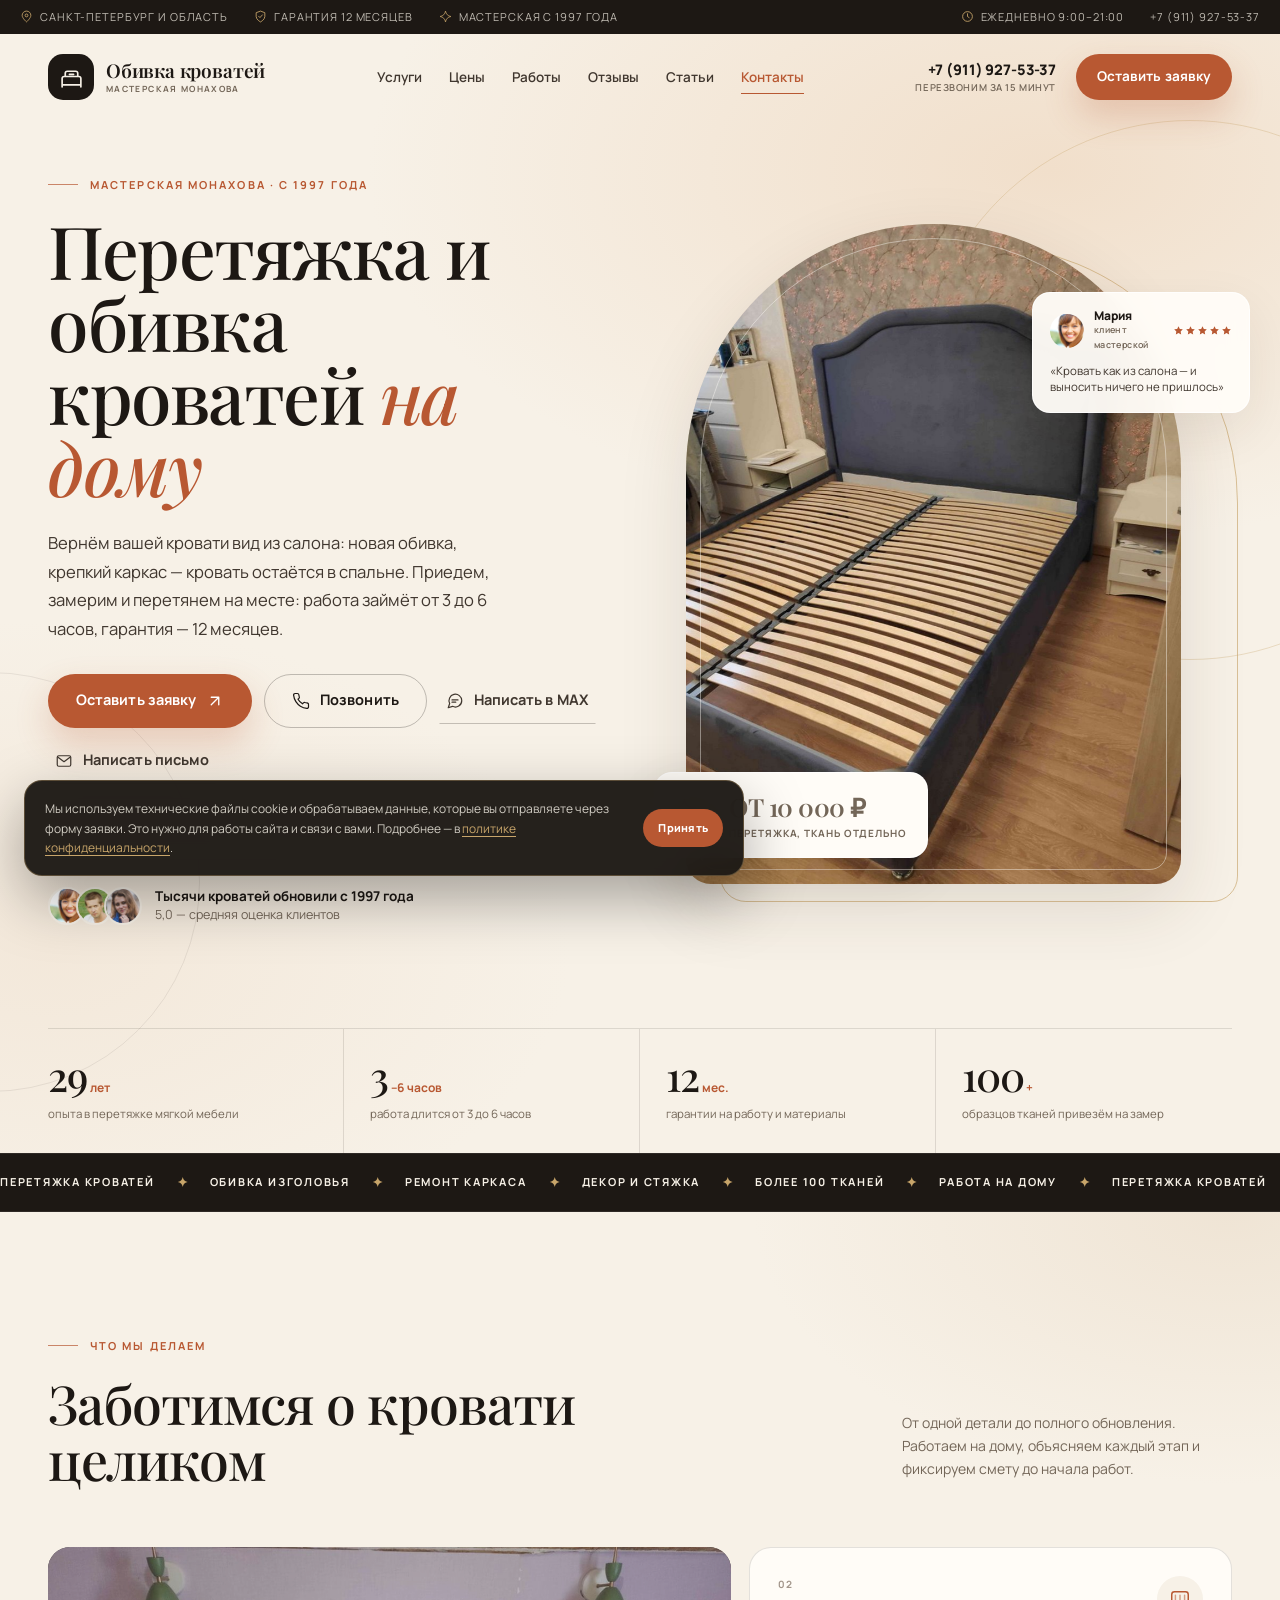
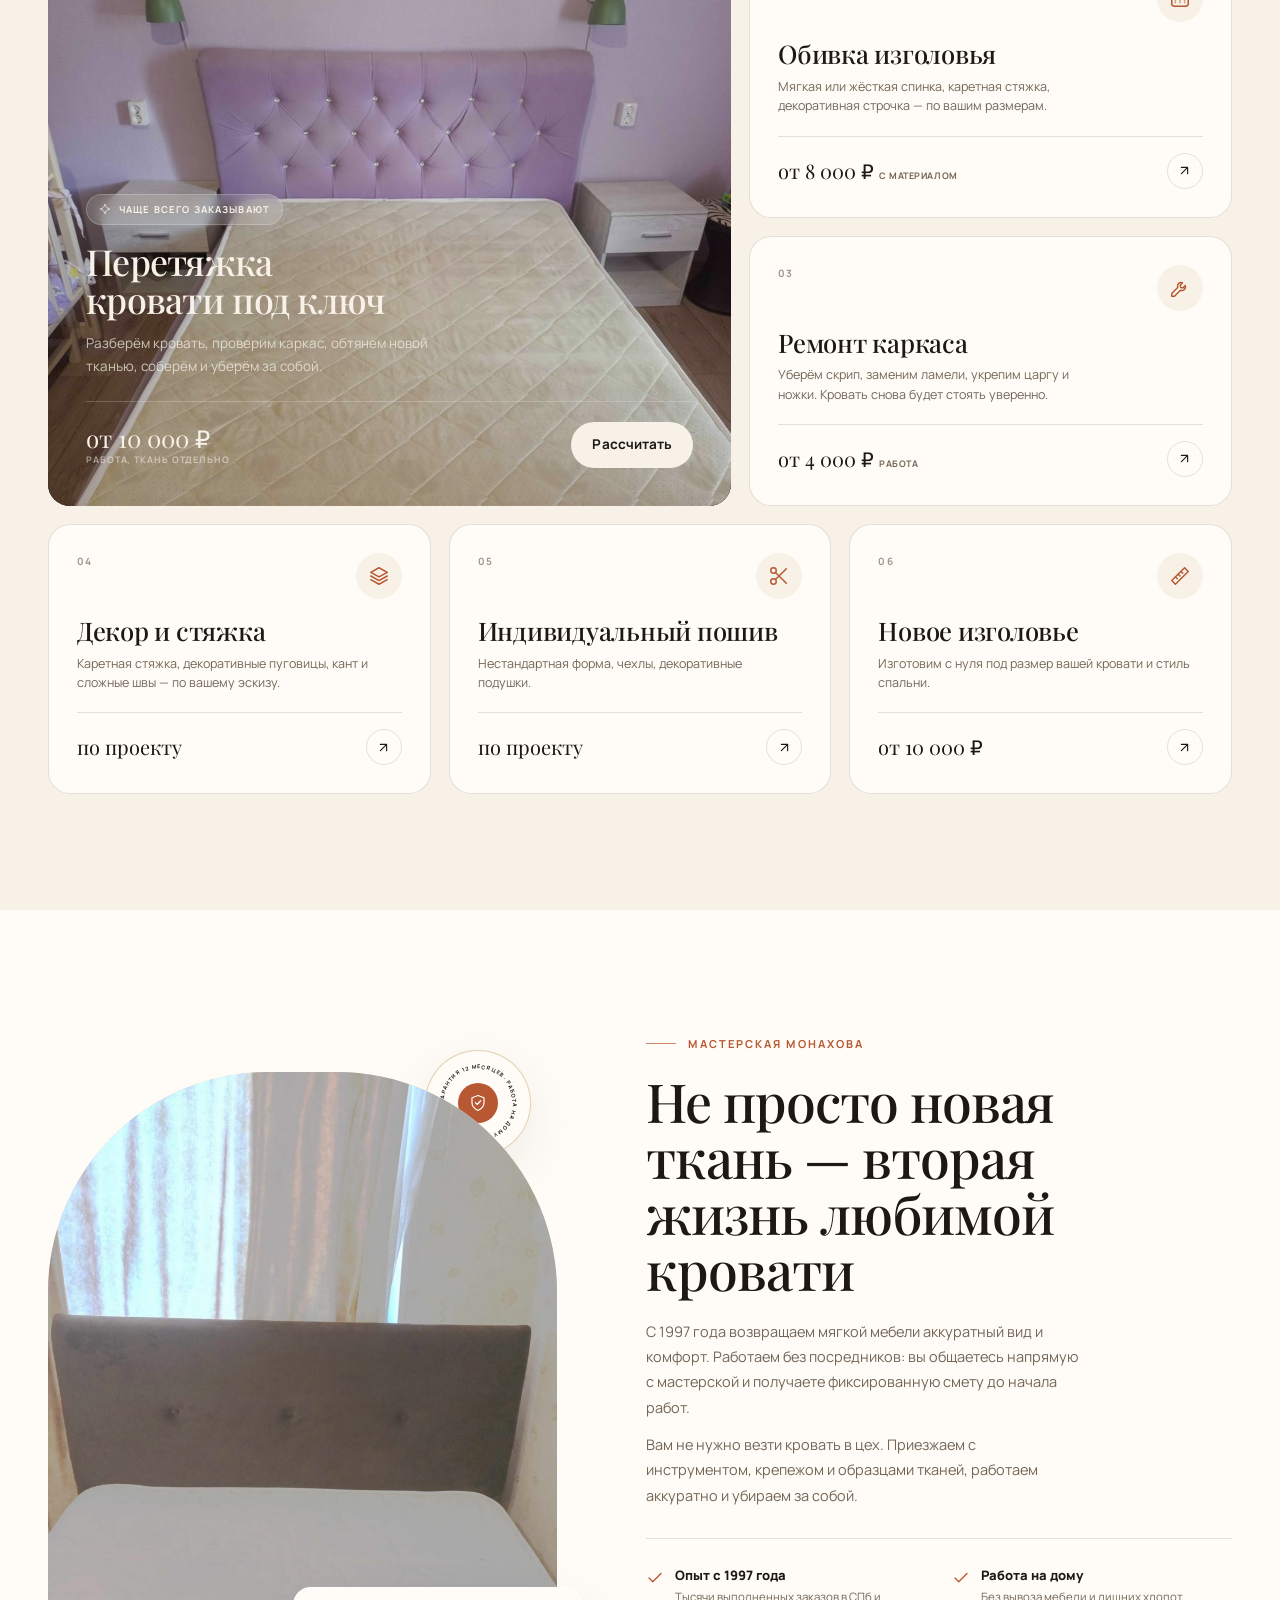
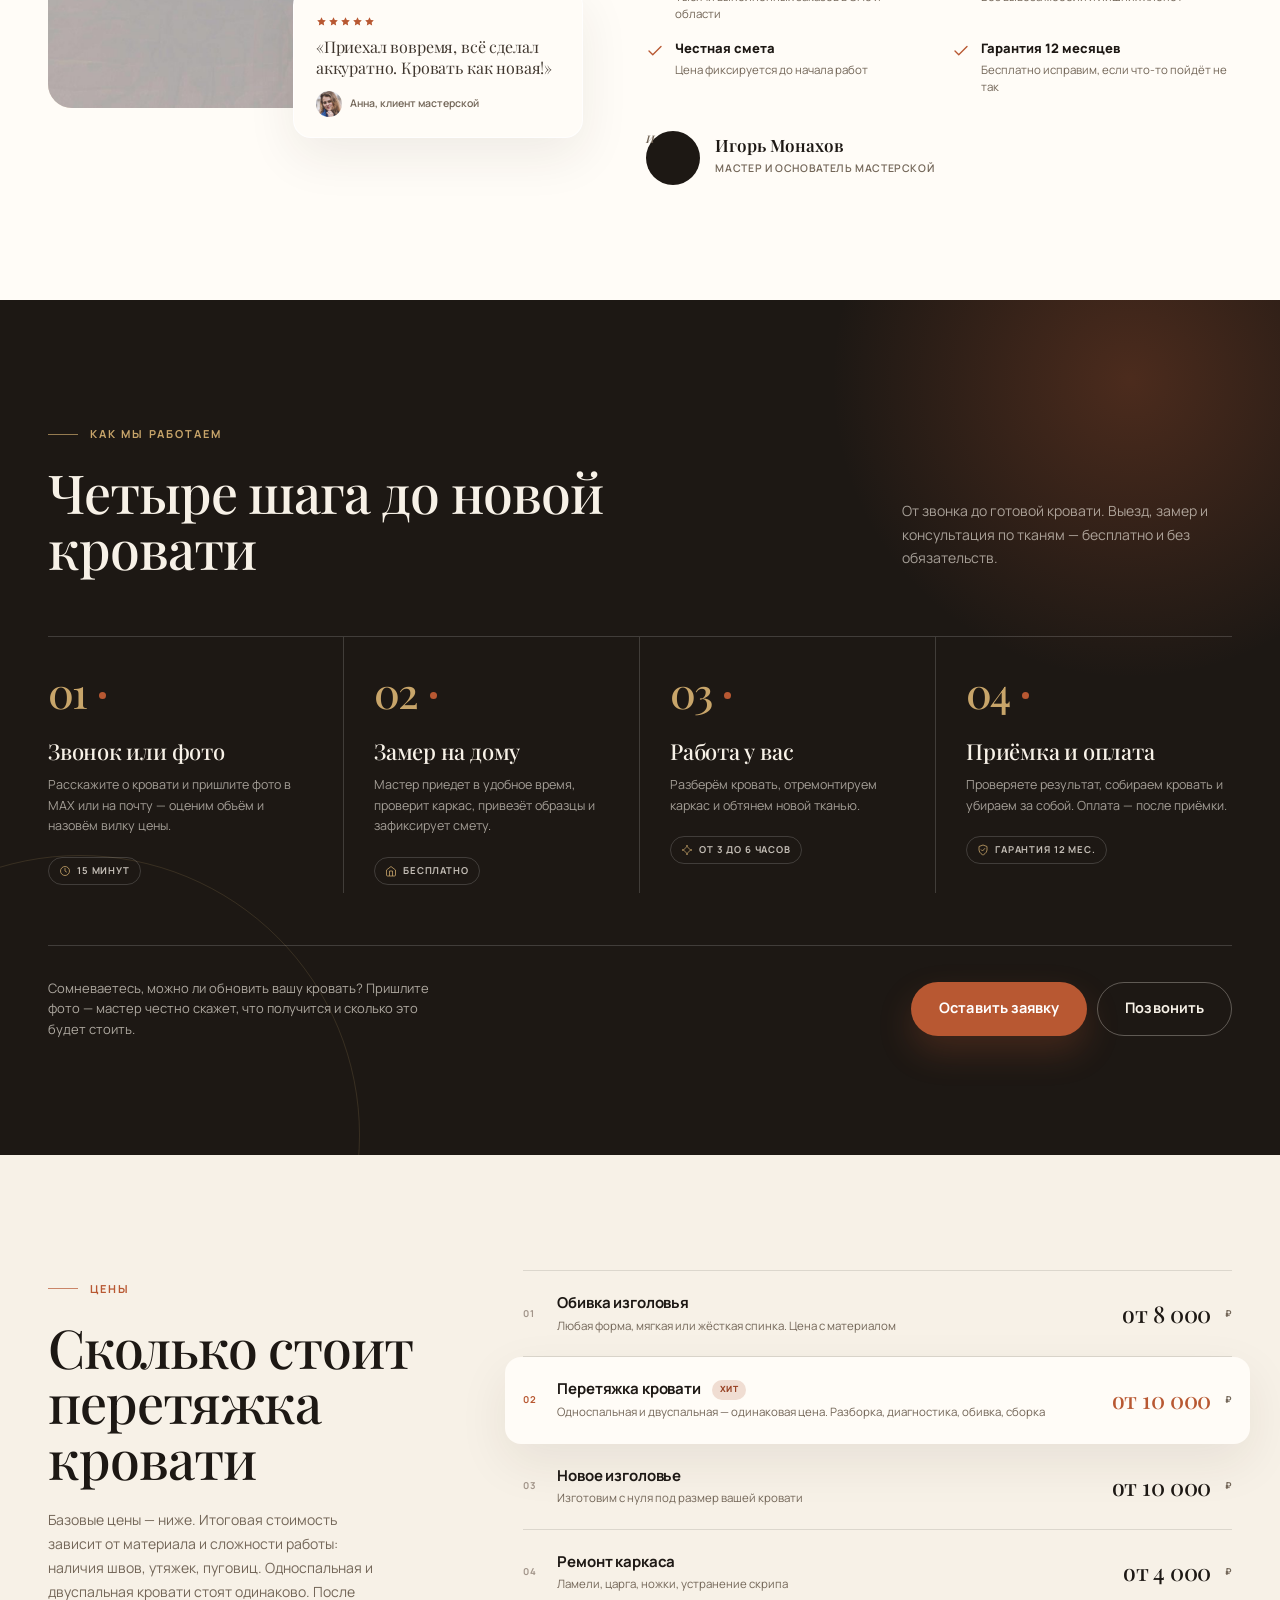
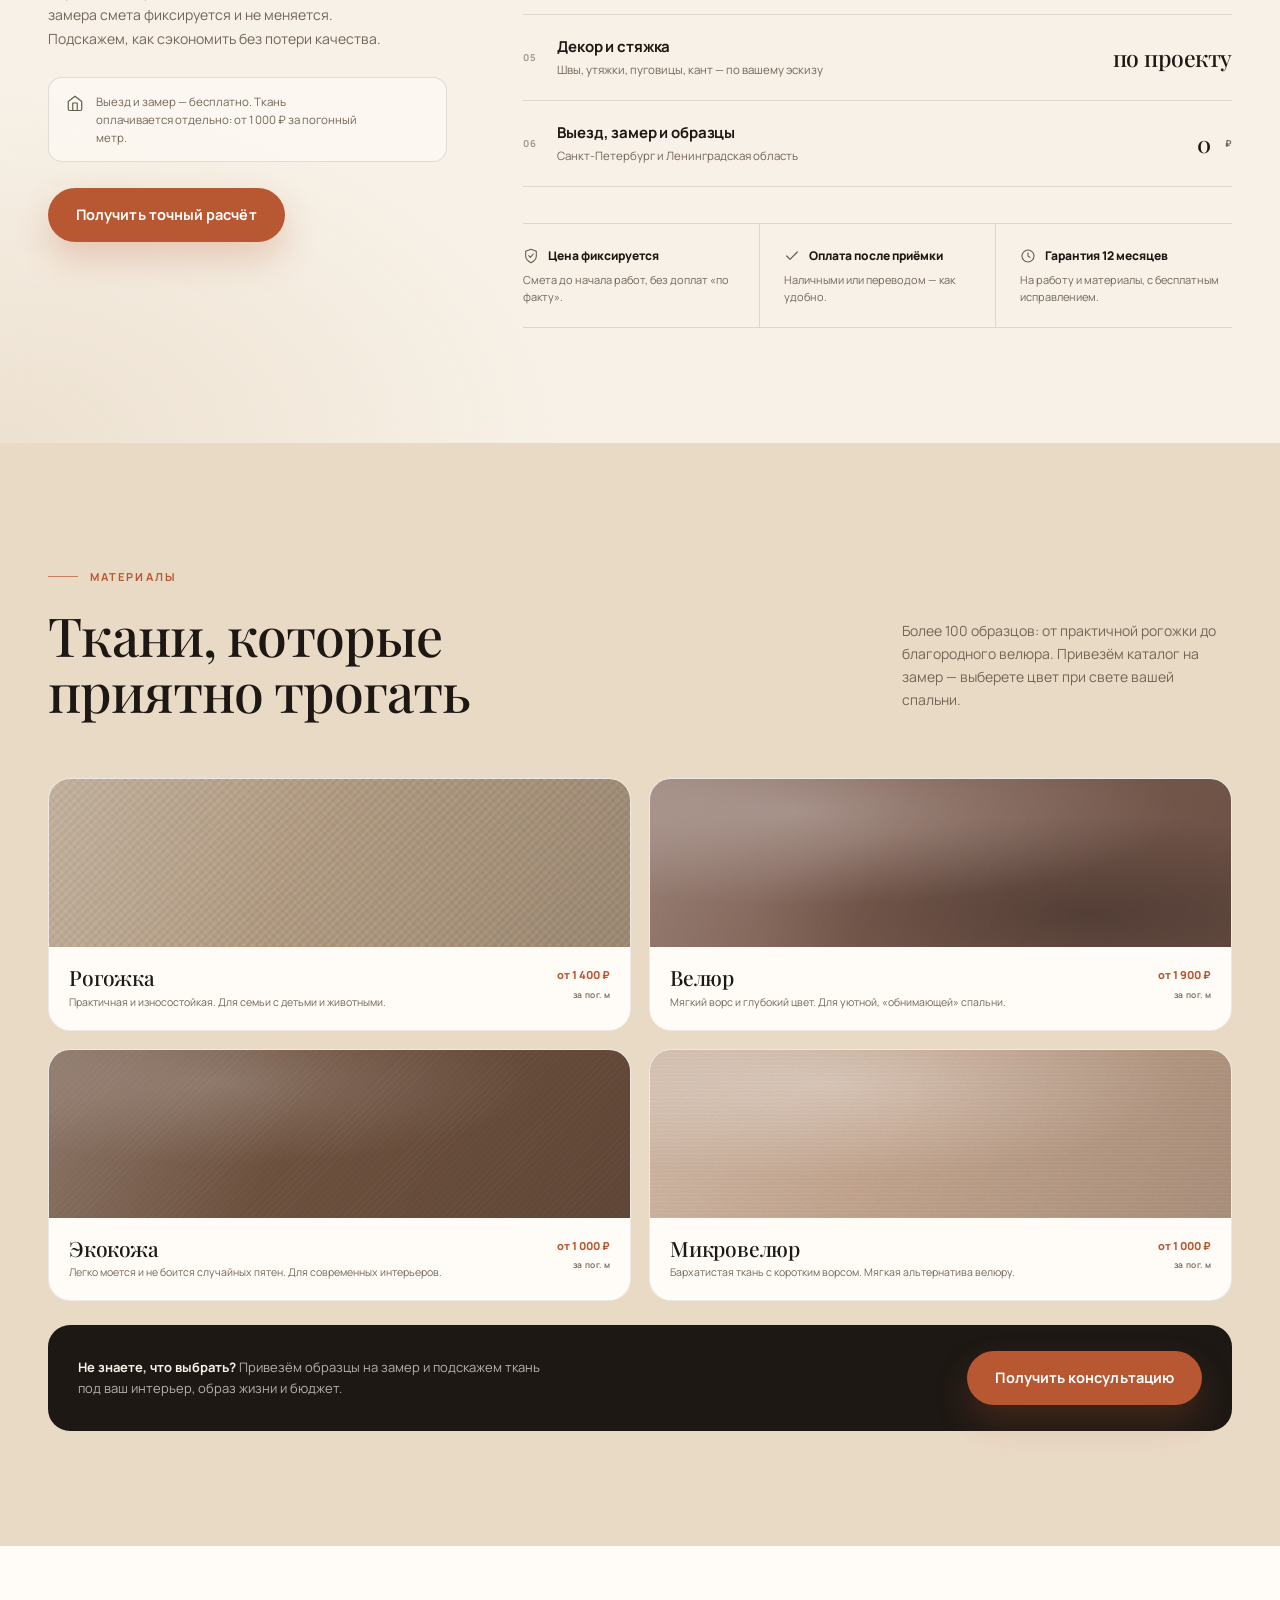
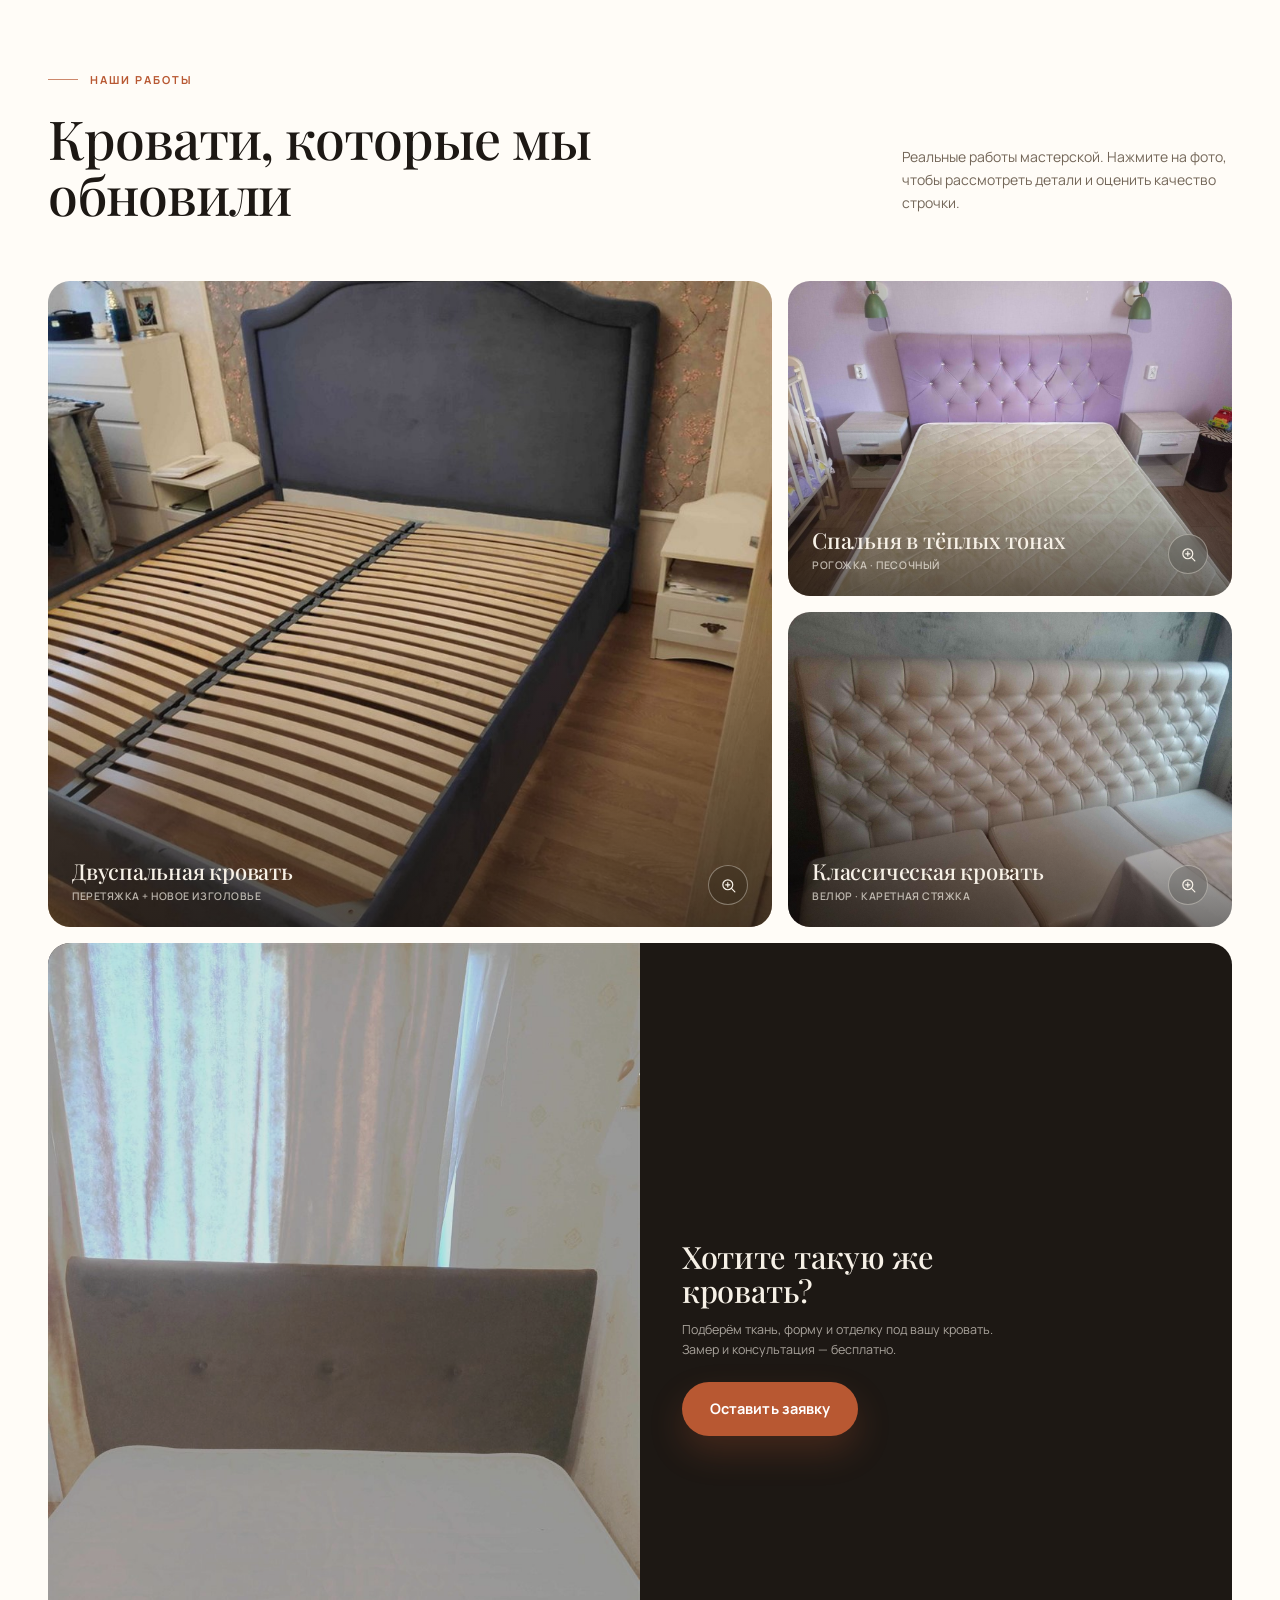
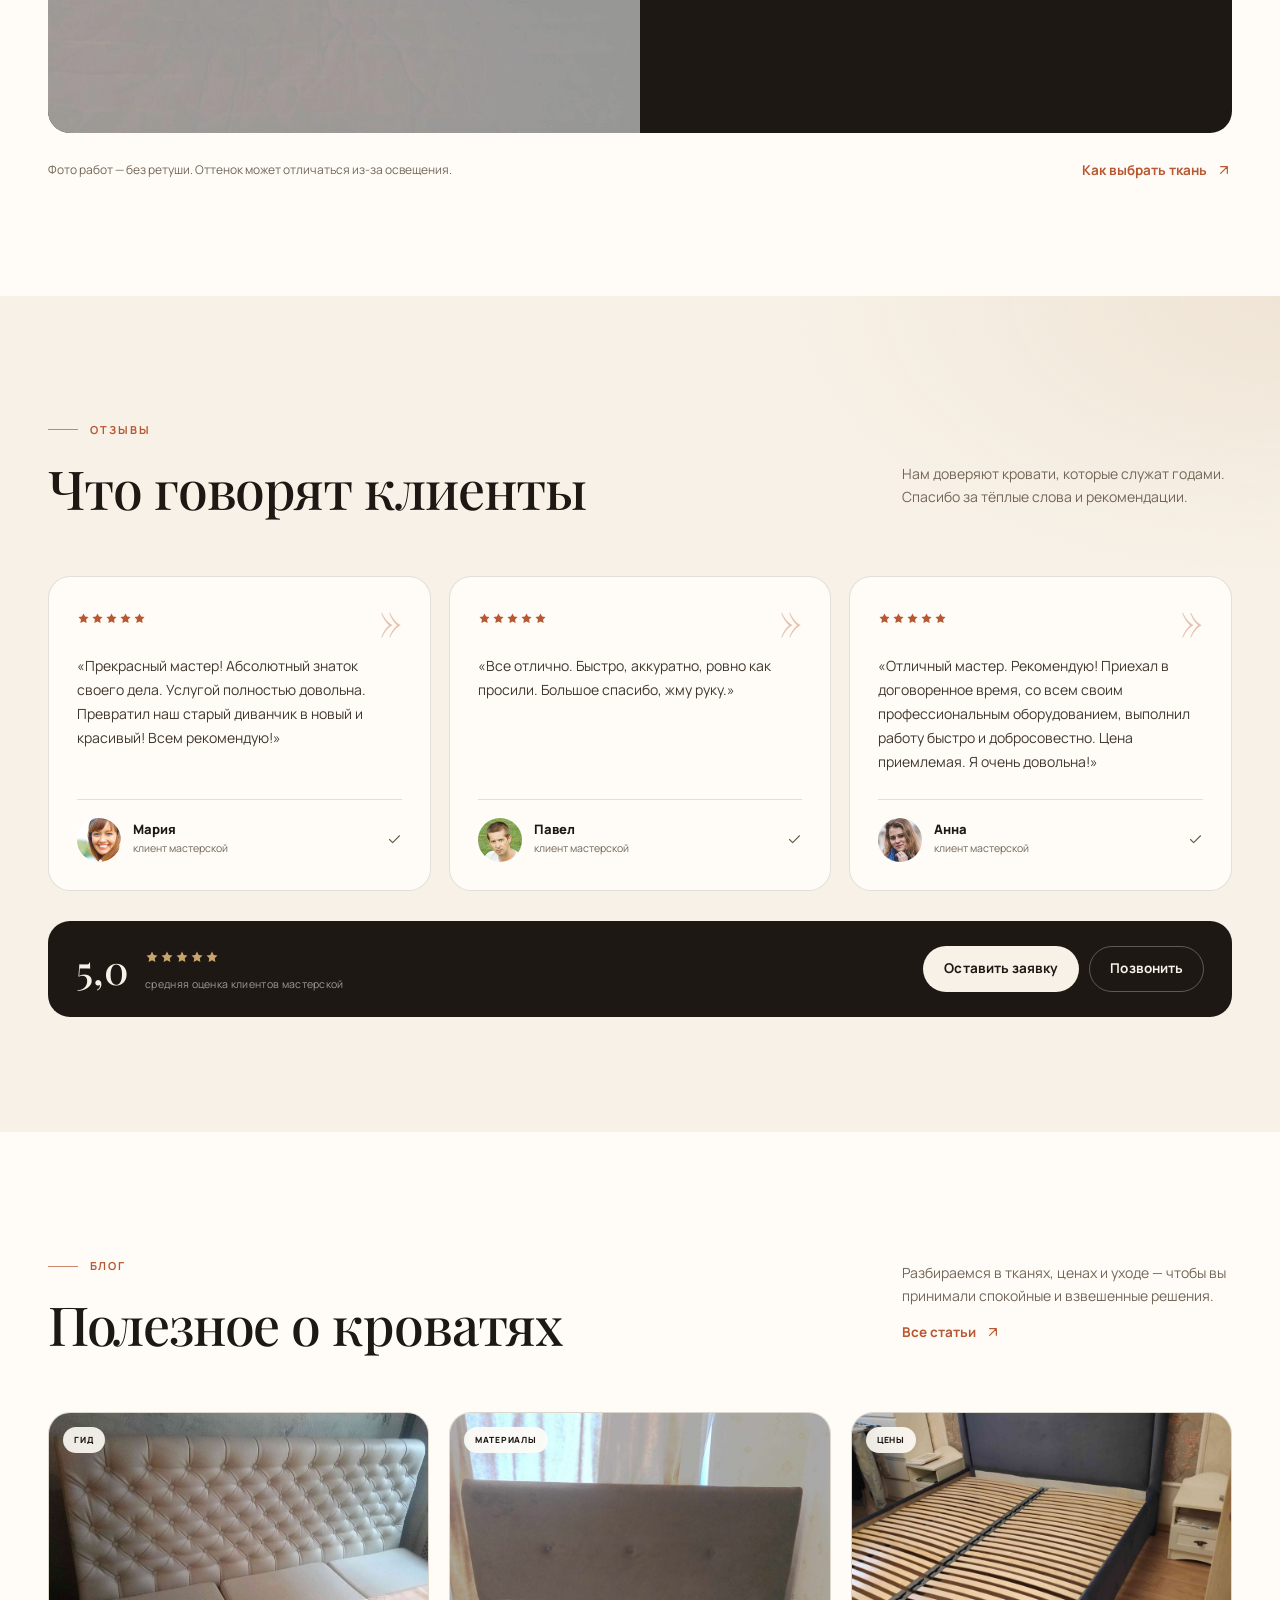
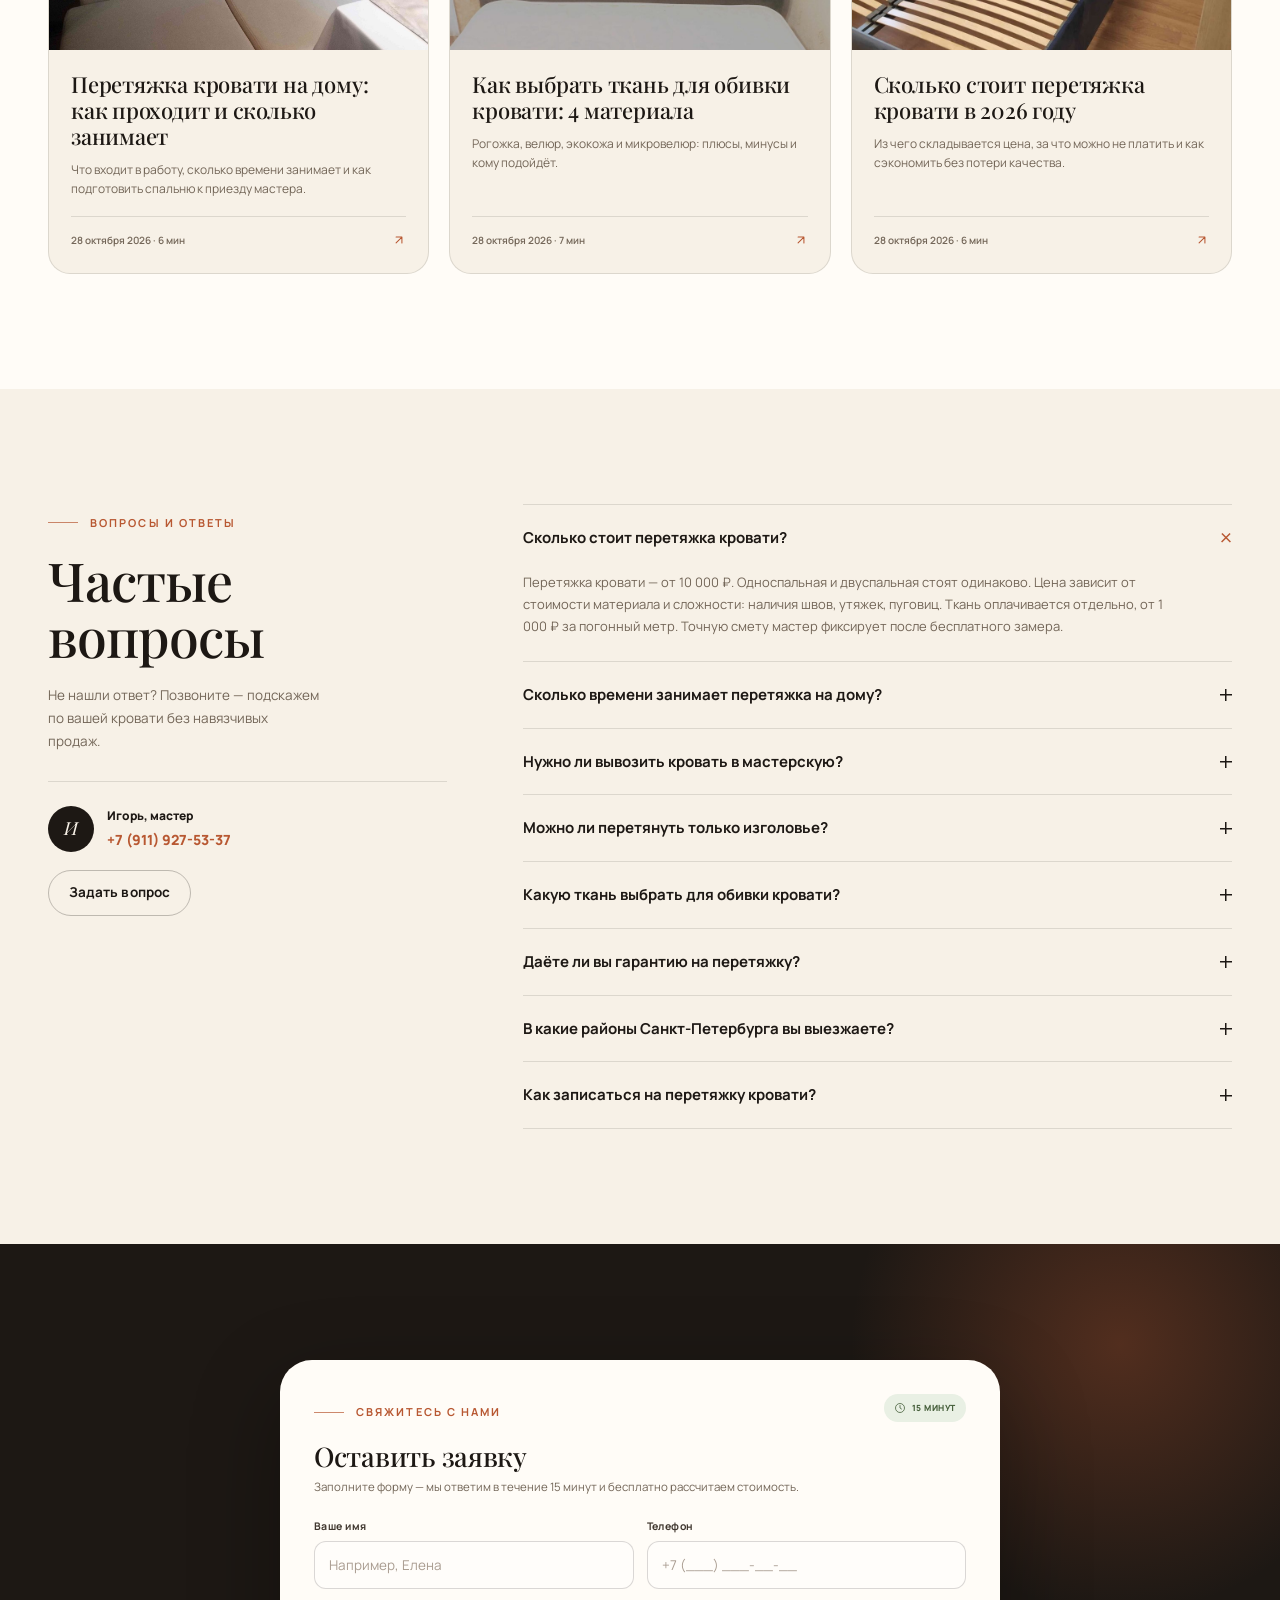
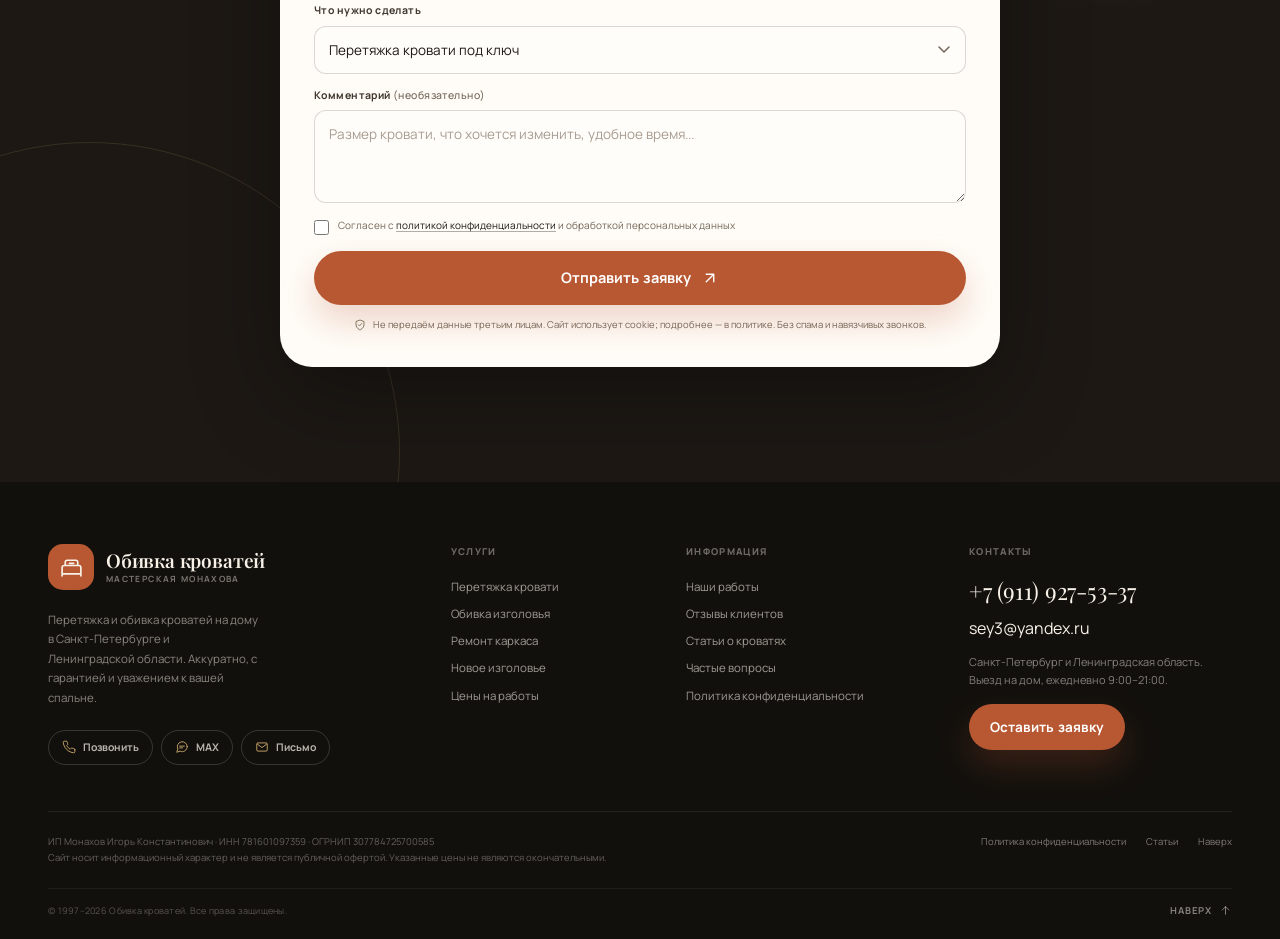
==== index.html @ f17e9f22 "Finalize copy, pricing, contacts and privacy policy" ====
<!DOCTYPE html>
<html lang="ru">
<head>
  <meta charset="utf-8">
  <meta name="viewport" content="width=device-width, initial-scale=1">
  <title>Перетяжка и обивка кроватей на дому в СПб — от 10 000 ₽ | Обивка кроватей</title>
  <meta name="description" content="Перетяжка кроватей на дому в Санкт-Петербурге от 3 до 6 часов. Новая обивка, ремонт каркаса, 100+ тканей, гарантия 12 месяцев и бесплатный замер.">
  <meta name="keywords" content="перетяжка кроватей, обивка кроватей, перетяжка кровати на дому, перетяжка изголовья, ремонт кроватей, Санкт-Петербург">
  <meta name="robots" content="index, follow, max-image-preview:large">
  <meta name="theme-color" content="#f7f1e7">
  <meta name="geo.region" content="RU-SPE">
  <meta name="geo.placename" content="Санкт-Петербург">
  <link rel="canonical" href="https://system785.github.io/obivka-krovatei/">

  <meta property="og:type" content="website">
  <meta property="og:locale" content="ru_RU">
  <meta property="og:site_name" content="Обивка кроватей — мастерская Монахова">
  <meta property="og:title" content="Перетяжка и обивка кроватей на дому в СПб — от 10 000 ₽">
  <meta property="og:description" content="Вернём кровати вид из салона: работа занимает от 3 до 6 часов. Работаем на дому, фиксируем цену до начала работ, даём гарантию 12 месяцев. Бесплатный выезд и замер.">
  <meta property="og:url" content="https://system785.github.io/obivka-krovatei/">
  <meta property="og:image" content="https://system785.github.io/obivka-krovatei/assets/img/og-image.jpg">
  <meta property="og:image:width" content="1200">
  <meta property="og:image:height" content="630">
  <meta name="twitter:card" content="summary_large_image">
  <meta name="twitter:title" content="Перетяжка и обивка кроватей на дому в СПб">
  <meta name="twitter:description" content="Новая обивка, ремонт каркаса, 100+ тканей. Гарантия 12 месяцев. Мастерская с 1997 года.">
  <meta name="twitter:image" content="https://system785.github.io/obivka-krovatei/assets/img/og-image.jpg">

  <link rel="icon" href="assets/img/favicon.svg" type="image/svg+xml">
  <link rel="apple-touch-icon" href="assets/img/apple-touch-icon.png">
  <link rel="preconnect" href="https://fonts.googleapis.com">
  <link rel="preconnect" href="https://fonts.gstatic.com" crossorigin>
  <link href="https://fonts.googleapis.com/css2?family=Manrope:wght@400;500;600;700;800&family=Playfair+Display:ital,wght@0,500;0,600;1,500&display=swap" rel="stylesheet">
  <link rel="stylesheet" href="assets/css/style.css">
  <link rel="stylesheet" href="assets/css/pages.css">

  <script>document.documentElement.classList.add('js');</script>

  <script type="application/ld+json">
  {
    "@context": "https://schema.org",
    "@type": "HomeAndConstructionBusiness",
    "@id": "https://system785.github.io/obivka-krovatei/#business",
    "name": "Обивка кроватей — мастерская Монахова",
    "alternateName": "Перетяжка кроватей на дому в СПб",
    "description": "Перетяжка и обивка кроватей на дому в Санкт-Петербурге и Ленинградской области. Ремонт каркаса, декор и стяжка, более 100 тканей, гарантия 12 месяцев.",
    "url": "https://system785.github.io/obivka-krovatei/",
    "image": "https://system785.github.io/obivka-krovatei/assets/img/og-image.jpg",
    "logo": "https://system785.github.io/obivka-krovatei/assets/img/favicon.svg",
    "telephone": "+7-911-927-53-37",
    "email": "sey3@yandex.ru",
    "priceRange": "от 8 000 ₽",
    "currenciesAccepted": "RUB",
    "paymentAccepted": "Наличные, банковский перевод",
    "foundingDate": "1997",
    "address": {
      "@type": "PostalAddress",
      "addressLocality": "Санкт-Петербург",
      "addressRegion": "Санкт-Петербург",
      "addressCountry": "RU"
    },
    "areaServed": [
      { "@type": "City", "name": "Санкт-Петербург" },
      { "@type": "AdministrativeArea", "name": "Ленинградская область" }
    ],
    "openingHoursSpecification": {
      "@type": "OpeningHoursSpecification",
      "dayOfWeek": ["Monday", "Tuesday", "Wednesday", "Thursday", "Friday", "Saturday", "Sunday"],
      "opens": "09:00",
      "closes": "21:00"
    },
    "sameAs": ["https://max.ru/u/f9LHodD0cOI4Y1_zO4Eq9fsVfXrrHTBq4bEdSOIlmNGDxMQhLG513nMJ1so"]
  }
  </script>

  <script type="application/ld+json">
  {
    "@context": "https://schema.org",
    "@type": "FAQPage",
    "mainEntity": [
      {
        "@type": "Question",
        "name": "Сколько стоит перетяжка кровати?",
        "acceptedAnswer": {
          "@type": "Answer",
          "text": "Перетяжка кровати — от 10 000 ₽. Односпальная и двуспальная кровати стоят одинаково. Цена зависит от стоимости материала и сложности работы: наличия швов, утяжек, пуговиц. Ткань оплачивается отдельно, от 1 000 ₽ за погонный метр. Точную смету мастер фиксирует после бесплатного замера."
        }
      },
      {
        "@type": "Question",
        "name": "Сколько времени занимает перетяжка кровати на дому?",
        "acceptedAnswer": {
          "@type": "Answer",
          "text": "Работа длится от 3 до 6 часов. Точный срок зависит от состояния каркаса, сложности отделки и объёма работ; мастер называет его на замере."
        }
      },
      {
        "@type": "Question",
        "name": "Нужно ли вывозить кровать в мастерскую?",
        "acceptedAnswer": {
          "@type": "Answer",
          "text": "Нет. Мы работаем на дому: привозим инструмент, крепёж и образцы тканей, разбираем кровать, перетягиваем и собираем на месте. Вам не нужно никуда везти мебель."
        }
      },
      {
        "@type": "Question",
        "name": "Можно ли перетянуть только изголовье?",
        "acceptedAnswer": {
          "@type": "Answer",
          "text": "Да. Обивка изголовья — от 8 000 ₽ с материалом. Можно обновить только спинку, не трогая основание, или заказать новое изголовье от 10 000 ₽."
        }
      },
      {
        "@type": "Question",
        "name": "Какую ткань выбрать для обивки кровати?",
        "acceptedAnswer": {
          "@type": "Answer",
          "text": "Для спальни хорошо подходят рогожка, велюр, экокожа и микровелюр. Рогожка практична и долговечна, велюр приятен на ощупь, экокожа легко моется, микровелюр мягкий и доступный. Мы привезём более 100 образцов на замер и поможем выбрать под интерьер и бюджет."
        }
      },
      {
        "@type": "Question",
        "name": "Даёте ли вы гарантию на перетяжку?",
        "acceptedAnswer": {
          "@type": "Answer",
          "text": "Да, гарантия 12 месяцев на работу и материалы. Если за это время по нашей вине появится дефект, мы бесплатно его исправим."
        }
      },
      {
        "@type": "Question",
        "name": "В какие районы Санкт-Петербурга вы выезжаете?",
        "acceptedAnswer": {
          "@type": "Answer",
          "text": "Работаем во всех районах Санкт-Петербурга и в Ленинградской области. Выезд мастера и замер бесплатны; удалённость и время приезда уточняем по телефону."
        }
      },
      {
        "@type": "Question",
        "name": "Как записаться на перетяжку кровати?",
        "acceptedAnswer": {
          "@type": "Answer",
          "text": "Оставьте заявку на сайте, позвоните по номеру +7 (911) 927-53-37 или напишите в MAX. Мы перезвоним в течение 15 минут, зададим несколько вопросов и предложим удобное время для замера."
        }
      }
    ]
  }
  </script>
</head>
<body>

<a class="skip-link" href="#main">Перейти к содержанию</a>
<div class="scroll-progress" aria-hidden="true"><span id="scrollProgress"></span></div>

<!-- SVG sprite -->
<svg width="0" height="0" aria-hidden="true" focusable="false" style="position:absolute">
  <defs>
    <symbol id="i-bed" viewBox="0 0 24 24"><path d="M3 19v-6a2 2 0 0 1 2-2h14a2 2 0 0 1 2 2v6M3 19h18M3 19v2M21 19v2M6 11V8a2 2 0 0 1 2-2h8a2 2 0 0 1 2 2v3M10 9h4" fill="none" stroke="currentColor" stroke-width="1.6" stroke-linecap="round" stroke-linejoin="round"/></symbol>
    <symbol id="i-phone" viewBox="0 0 24 24"><path d="M22 16.92v3a2 2 0 0 1-2.18 2 19.8 19.8 0 0 1-8.63-3.07 19.5 19.5 0 0 1-6-6A19.8 19.8 0 0 1 2.12 4.18 2 2 0 0 1 4.11 2h3a2 2 0 0 1 2 1.72c.12.9.33 1.78.62 2.63a2 2 0 0 1-.45 2.11L8 9.73a16 16 0 0 0 6 6l1.27-1.27a2 2 0 0 1 2.11-.45c.85.29 1.73.5 2.63.62A2 2 0 0 1 22 16.92Z" fill="none" stroke="currentColor" stroke-width="1.6" stroke-linecap="round" stroke-linejoin="round"/></symbol>
    <symbol id="i-mail" viewBox="0 0 24 24"><rect x="3" y="5" width="18" height="14" rx="2" fill="none" stroke="currentColor" stroke-width="1.6"/><path d="m4 7 8 6 8-6" fill="none" stroke="currentColor" stroke-width="1.6" stroke-linecap="round" stroke-linejoin="round"/></symbol>
    <symbol id="i-max" viewBox="0 0 24 24"><path d="M21 11.5a8.5 8.5 0 0 1-12.3 7.6L3 21l1.9-5.7A8.5 8.5 0 1 1 21 11.5Z" fill="none" stroke="currentColor" stroke-width="1.6" stroke-linecap="round" stroke-linejoin="round"/><path d="M8 10.5h8M8 13.5h5" fill="none" stroke="currentColor" stroke-width="1.6" stroke-linecap="round"/></symbol>
    <symbol id="i-chat" viewBox="0 0 24 24"><path d="M21 11.5a8.5 8.5 0 0 1-12.3 7.6L3 21l1.9-5.7A8.5 8.5 0 1 1 21 11.5Z" fill="none" stroke="currentColor" stroke-width="1.6" stroke-linecap="round" stroke-linejoin="round"/></symbol>
    <symbol id="i-arrow-up-right" viewBox="0 0 24 24"><path d="M7 17 17 7M7 7h10v10" fill="none" stroke="currentColor" stroke-width="1.8" stroke-linecap="round" stroke-linejoin="round"/></symbol>
    <symbol id="i-arrow-right" viewBox="0 0 24 24"><path d="M4 12h16M14 6l6 6-6 6" fill="none" stroke="currentColor" stroke-width="1.8" stroke-linecap="round" stroke-linejoin="round"/></symbol>
    <symbol id="i-arrow-up" viewBox="0 0 24 24"><path d="M12 19V5M6 11l6-6 6 6" fill="none" stroke="currentColor" stroke-width="1.8" stroke-linecap="round" stroke-linejoin="round"/></symbol>
    <symbol id="i-check" viewBox="0 0 24 24"><path d="m20 6-11 11-5-5" fill="none" stroke="currentColor" stroke-width="1.8" stroke-linecap="round" stroke-linejoin="round"/></symbol>
    <symbol id="i-star" viewBox="0 0 24 24"><path d="m12 2.6 2.9 5.9 6.5.9-4.7 4.6 1.1 6.5-5.8-3.1-5.8 3.1 1.1-6.5L2.6 9.4l6.5-.9L12 2.6Z"/></symbol>
    <symbol id="i-headboard" viewBox="0 0 24 24"><rect x="3" y="4" width="18" height="16" rx="3" fill="none" stroke="currentColor" stroke-width="1.6"/><path d="M7 8v8M12 8v8M17 8v8" fill="none" stroke="currentColor" stroke-width="1.6" stroke-linecap="round" opacity=".55"/></symbol>
    <symbol id="i-wrench" viewBox="0 0 24 24"><path d="M14.7 6.3a4 4 0 0 0-5.2 5.2L3 18v3h3l6.5-6.5a4 4 0 0 0 5.2-5.2l-2.6 2.6-2.3-.5-.5-2.3 2.4-2.8Z" fill="none" stroke="currentColor" stroke-width="1.6" stroke-linecap="round" stroke-linejoin="round"/></symbol>
    <symbol id="i-layers" viewBox="0 0 24 24"><path d="m12 3 9 5-9 5-9-5 9-5ZM3 12l9 5 9-5M3 16l9 5 9-5" fill="none" stroke="currentColor" stroke-width="1.6" stroke-linecap="round" stroke-linejoin="round"/></symbol>
    <symbol id="i-scissors" viewBox="0 0 24 24"><circle cx="6" cy="6" r="3" fill="none" stroke="currentColor" stroke-width="1.6"/><circle cx="6" cy="18" r="3" fill="none" stroke="currentColor" stroke-width="1.6"/><path d="M8.1 8.1 20 20M8.1 15.9 20 4" fill="none" stroke="currentColor" stroke-width="1.6" stroke-linecap="round"/></symbol>
    <symbol id="i-ruler" viewBox="0 0 24 24"><path d="m3 17 14-14 4 4L7 21l-4-4Z" fill="none" stroke="currentColor" stroke-width="1.6" stroke-linejoin="round"/><path d="m7 13 2 2M10 10l2 2M13 7l2 2" fill="none" stroke="currentColor" stroke-width="1.6" stroke-linecap="round"/></symbol>
    <symbol id="i-clock" viewBox="0 0 24 24"><circle cx="12" cy="12" r="9" fill="none" stroke="currentColor" stroke-width="1.6"/><path d="M12 7v5l3 2" fill="none" stroke="currentColor" stroke-width="1.6" stroke-linecap="round" stroke-linejoin="round"/></symbol>
    <symbol id="i-home" viewBox="0 0 24 24"><path d="m3 10 9-7 9 7v10a2 2 0 0 1-2 2H5a2 2 0 0 1-2-2V10Z" fill="none" stroke="currentColor" stroke-width="1.6" stroke-linejoin="round"/><path d="M9 22V12h6v10" fill="none" stroke="currentColor" stroke-width="1.6" stroke-linejoin="round"/></symbol>
    <symbol id="i-pin" viewBox="0 0 24 24"><path d="M20 10c0 5-8 12-8 12S4 15 4 10a8 8 0 1 1 16 0Z" fill="none" stroke="currentColor" stroke-width="1.6" stroke-linejoin="round"/><circle cx="12" cy="10" r="2.6" fill="none" stroke="currentColor" stroke-width="1.6"/></symbol>
    <symbol id="i-shield" viewBox="0 0 24 24"><path d="M12 22s8-4 8-10V5l-8-3-8 3v7c0 6 8 10 8 10Z" fill="none" stroke="currentColor" stroke-width="1.6" stroke-linejoin="round"/><path d="m8.5 11.5 2.5 2.5 4.5-5" fill="none" stroke="currentColor" stroke-width="1.6" stroke-linecap="round" stroke-linejoin="round"/></symbol>
    <symbol id="i-sparkle" viewBox="0 0 24 24"><path d="M12 2c.7 5.3 4.7 9.3 10 10-5.3.7-9.3 4.7-10 10-.7-5.3-4.7-9.3-10-10 5.3-.7 9.3-4.7 10-10Z" fill="none" stroke="currentColor" stroke-width="1.4" stroke-linejoin="round"/></symbol>
    <symbol id="i-menu" viewBox="0 0 24 24"><path d="M4 7h16M4 12h16M4 17h10" fill="none" stroke="currentColor" stroke-width="1.8" stroke-linecap="round"/></symbol>
    <symbol id="i-close" viewBox="0 0 24 24"><path d="m6 6 12 12M18 6 6 18" fill="none" stroke="currentColor" stroke-width="1.8" stroke-linecap="round"/></symbol>
    <symbol id="i-plus" viewBox="0 0 24 24"><path d="M12 5v14M5 12h14" fill="none" stroke="currentColor" stroke-width="1.8" stroke-linecap="round"/></symbol>
    <symbol id="i-chevron-up" viewBox="0 0 24 24"><path d="m6 15 6-6 6 6" fill="none" stroke="currentColor" stroke-width="1.8" stroke-linecap="round" stroke-linejoin="round"/></symbol>
    <symbol id="i-chevron-down" viewBox="0 0 24 24"><path d="m6 9 6 6 6-6" fill="none" stroke="currentColor" stroke-width="1.8" stroke-linecap="round" stroke-linejoin="round"/></symbol>
    <symbol id="i-chevron-left" viewBox="0 0 24 24"><path d="m15 6-6 6 6 6" fill="none" stroke="currentColor" stroke-width="1.8" stroke-linecap="round" stroke-linejoin="round"/></symbol>
    <symbol id="i-chevron-right" viewBox="0 0 24 24"><path d="m9 6 6 6-6 6" fill="none" stroke="currentColor" stroke-width="1.8" stroke-linecap="round" stroke-linejoin="round"/></symbol>
    <symbol id="i-copy" viewBox="0 0 24 24"><rect x="8" y="8" width="12" height="12" rx="2" fill="none" stroke="currentColor" stroke-width="1.6"/><path d="M16 8V6a2 2 0 0 0-2-2H6a2 2 0 0 0-2 2v8a2 2 0 0 0 2 2h2" fill="none" stroke="currentColor" stroke-width="1.6"/></symbol>
    <symbol id="i-zoom" viewBox="0 0 24 24"><circle cx="11" cy="11" r="7" fill="none" stroke="currentColor" stroke-width="1.7"/><path d="m16.5 16.5 4.5 4.5M11 8v6M8 11h6" fill="none" stroke="currentColor" stroke-width="1.7" stroke-linecap="round"/></symbol>
    <symbol id="i-quote" viewBox="0 0 24 24"><path d="M10 7H6a2 2 0 0 0-2 2v4a2 2 0 0 0 2 2h3v2a2 2 0 0 1-2 2M20 7h-4a2 2 0 0 0-2 2v4a2 2 0 0 0 2 2h3v2a2 2 0 0 1-2 2" fill="none" stroke="currentColor" stroke-width="1.6" stroke-linecap="round" stroke-linejoin="round"/></symbol>
    <symbol id="i-send" viewBox="0 0 24 24"><path d="m22 2-7 20-4-9-9-4 20-7Z" fill="none" stroke="currentColor" stroke-width="1.6" stroke-linejoin="round"/><path d="M22 2 11 13" fill="none" stroke="currentColor" stroke-width="1.6" stroke-linecap="round"/></symbol>
  </defs>
</svg>

<header class="site-header" id="header">
  <div class="topbar">
    <div class="container topbar__inner">
      <div class="topbar__list">
        <span class="topbar__item"><svg class="icon" aria-hidden="true"><use href="#i-pin"></use></svg>Санкт-Петербург и область</span>
        <span class="topbar__item"><svg class="icon" aria-hidden="true"><use href="#i-shield"></use></svg>Гарантия 12 месяцев</span>
        <span class="topbar__item"><svg class="icon" aria-hidden="true"><use href="#i-sparkle"></use></svg>Мастерская с 1997 года</span>
      </div>
      <div class="topbar__list">
        <span class="topbar__item"><svg class="icon" aria-hidden="true"><use href="#i-clock"></use></svg>Ежедневно 9:00–21:00</span>
        <a class="topbar__item" href="tel:+79119275337">+7 (911) 927-53-37</a>
      </div>
    </div>
  </div>
  <div class="container header__inner">
    <a class="logo" href="index.html" aria-label="Обивка кроватей — на главную">
      <span class="logo__mark"><svg class="icon" aria-hidden="true"><use href="#i-bed"></use></svg></span>
      <span class="logo__text">
        <span class="logo__title">Обивка кроватей</span>
        <span class="logo__sub">мастерская Монахова</span>
      </span>
    </a>

    <nav class="nav" aria-label="Основная навигация">
      <a class="nav__link" href="#services">Услуги</a>
      <a class="nav__link" href="#prices">Цены</a>
      <a class="nav__link" href="#works">Работы</a>
      <a class="nav__link" href="#reviews">Отзывы</a>
      <a class="nav__link" href="articles.html">Статьи</a>
      <a class="nav__link" href="#contacts">Контакты</a>
    </nav>

    <div class="header__actions">
      <div class="header__phone">
        <a href="tel:+79119275337">+7 (911) 927-53-37</a>
        <span>перезвоним за 15 минут</span>
      </div>
      <button class="btn btn--primary btn--sm" type="button" data-open-lead data-service="Перетяжка кровати">Оставить заявку</button>
      <button class="burger" id="burger" type="button" aria-label="Открыть меню" aria-expanded="false" aria-controls="mobileMenu">
        <span></span><span></span>
      </button>
    </div>
  </div>
</header>

<div class="mobile-menu" id="mobileMenu" aria-hidden="true">
  <div class="mobile-menu__head">
    <a class="logo" href="index.html" aria-label="Обивка кроватей — на главную">
      <span class="logo__mark"><svg class="icon" aria-hidden="true"><use href="#i-bed"></use></svg></span>
      <span class="logo__text">
        <span class="logo__title">Обивка кроватей</span>
        <span class="logo__sub">мастерская Монахова</span>
      </span>
    </a>
    <button class="mobile-menu__close" id="menuClose" type="button" aria-label="Закрыть меню">
      <svg class="icon" aria-hidden="true"><use href="#i-close"></use></svg>
    </button>
  </div>
  <nav class="mobile-nav" aria-label="Мобильная навигация">
    <a class="mobile-nav__link" href="#services"><span>01</span>Услуги</a>
    <a class="mobile-nav__link" href="#prices"><span>02</span>Цены</a>
    <a class="mobile-nav__link" href="#works"><span>03</span>Работы</a>
    <a class="mobile-nav__link" href="#reviews"><span>04</span>Отзывы</a>
    <a class="mobile-nav__link" href="articles.html"><span>05</span>Статьи</a>
    <a class="mobile-nav__link" href="#contacts"><span>06</span>Контакты</a>
  </nav>
  <div class="mobile-menu__contacts">
    <a class="mobile-menu__phone" href="tel:+79119275337">+7 (911) 927-53-37</a>
    <p class="mobile-menu__note">Санкт-Петербург и область · ежедневно 9:00–21:00</p>
    <div class="mobile-menu__actions">
      <button class="btn btn--primary" type="button" data-open-lead data-service="Перетяжка кровати">Оставить заявку</button>
      <button class="btn btn--outline" type="button" data-open-max>Написать в MAX</button>
    </div>
    <a class="btn btn--ghost" href="mailto:sey3@yandex.ru?subject=Заявка%20на%20перетяжку%20кровати">Написать письмо</a>
  </div>
</div>

<main id="main">

  <!-- HERO -->
  <section class="hero" id="top">
    <div class="container hero__grid">
      <div class="hero__copy">
        <div class="eyebrow" data-reveal="fade">Мастерская Монахова · с 1997 года</div>
        <h1 data-reveal>Перетяжка и обивка кроватей <em>на дому</em></h1>
        <p class="hero__lead" data-reveal style="--d:.08s">Вернём вашей кровати вид из салона: новая обивка, крепкий каркас — кровать остаётся в спальне. Приедем, замерим и перетянем на месте: работа займёт от 3 до 6 часов, гарантия — 12 месяцев.</p>

        <div class="hero__actions" data-reveal style="--d:.14s">
          <button class="btn btn--primary" type="button" data-open-lead data-service="Перетяжка кровати">
            Оставить заявку
            <svg class="icon arrow" aria-hidden="true"><use href="#i-arrow-up-right"></use></svg>
          </button>
          <a class="btn btn--outline" href="tel:+79119275337">
            <svg class="icon" aria-hidden="true"><use href="#i-phone"></use></svg>
            Позвонить
          </a>
          <button class="btn btn--ghost" type="button" data-open-max>
            <svg class="icon" aria-hidden="true"><use href="#i-max"></use></svg>
            Написать в MAX
          </button>
          <a class="btn btn--ghost" href="mailto:sey3@yandex.ru?subject=Заявка%20на%20перетяжку%20кровати">
            <svg class="icon" aria-hidden="true"><use href="#i-mail"></use></svg>
            Написать письмо
          </a>
        </div>

        <div class="hero__meta" data-reveal style="--d:.2s">
          <span><svg class="icon" aria-hidden="true"><use href="#i-check"></use></svg>Бесплатный выезд и замер</span>
          <span><svg class="icon" aria-hidden="true"><use href="#i-check"></use></svg>Фиксируем цену до начала работ</span>
        </div>

        <div class="hero__proof" data-reveal style="--d:.26s">
          <div class="avatars">
            <img src="assets/img/avatar-maria.jpg" width="38" height="38" alt="Мария, клиент мастерской" loading="lazy">
            <img src="assets/img/avatar-pavel.jpg" width="38" height="38" alt="Павел, клиент мастерской" loading="lazy">
            <img src="assets/img/avatar-anna.jpg" width="38" height="38" alt="Анна, клиент мастерской" loading="lazy">
          </div>
          <p><strong>Тысячи кроватей обновили с 1997 года</strong>5,0 — средняя оценка клиентов</p>
        </div>
      </div>

      <div class="hero__media" data-reveal="fade" style="--d:.12s">
        <div class="hero__frame">
          <img src="assets/img/hero-bed.jpg" srcset="assets/img/hero-bed-600.jpg 562w, assets/img/hero-bed.jpg 937w" sizes="(max-width: 1024px) 92vw, 46vw" width="937" height="1250" alt="Двуспальная кровать после перетяжки светлой тканью" fetchpriority="high" data-parallax>
        </div>

        <div class="hero__price">
          <span class="hero__price-icon"><svg class="icon" aria-hidden="true"><use href="#i-sparkle"></use></svg></span>
          <span>
            <strong>от 10 000 ₽</strong>
            <span>перетяжка, ткань отдельно</span>
          </span>
        </div>

        <div class="hero__review">
          <div class="hero__review-top">
            <img src="assets/img/avatar-maria.jpg" width="34" height="34" alt="Мария" loading="lazy">
            <div>
              <div class="hero__review-name">Мария</div>
              <div class="hero__review-role">клиент мастерской</div>
            </div>
            <span class="stars" aria-label="Оценка 5 из 5">
              <svg class="icon" aria-hidden="true"><use href="#i-star"></use></svg><svg class="icon" aria-hidden="true"><use href="#i-star"></use></svg><svg class="icon" aria-hidden="true"><use href="#i-star"></use></svg><svg class="icon" aria-hidden="true"><use href="#i-star"></use></svg><svg class="icon" aria-hidden="true"><use href="#i-star"></use></svg>
            </span>
          </div>
          <p>«Кровать как из салона — и выносить ничего не пришлось»</p>
        </div>
      </div>
    </div>

    <div class="container">
      <div class="stats" data-reveal>
        <div class="stat">
          <div class="stat__value"><span data-count="29">29</span><small>лет</small></div>
          <p class="stat__label">опыта в перетяжке мягкой мебели</p>
        </div>
        <div class="stat">
          <div class="stat__value"><span data-count="3">3</span><small>–6 часов</small></div>
          <p class="stat__label">работа длится от 3 до 6 часов</p>
        </div>
        <div class="stat">
          <div class="stat__value"><span data-count="12">12</span><small>мес.</small></div>
          <p class="stat__label">гарантии на работу и материалы</p>
        </div>
        <div class="stat">
          <div class="stat__value"><span data-count="100">100</span><small>+</small></div>
          <p class="stat__label">образцов тканей привезём на замер</p>
        </div>
      </div>
    </div>

    <div class="marquee" aria-hidden="true">
      <div class="marquee__track">
        <div class="marquee__group">
          <span class="marquee__item">Перетяжка кроватей</span>
          <span class="marquee__item">Обивка изголовья</span>
          <span class="marquee__item">Ремонт каркаса</span>
          <span class="marquee__item">Декор и стяжка</span>
          <span class="marquee__item">Более 100 тканей</span>
          <span class="marquee__item">Работа на дому</span>
        </div>
        <div class="marquee__group">
          <span class="marquee__item">Перетяжка кроватей</span>
          <span class="marquee__item">Обивка изголовья</span>
          <span class="marquee__item">Ремонт каркаса</span>
          <span class="marquee__item">Декор и стяжка</span>
          <span class="marquee__item">Более 100 тканей</span>
          <span class="marquee__item">Работа на дому</span>
        </div>
      </div>
    </div>
  </section>

  <!-- SERVICES -->
  <section class="section services" id="services">
    <div class="container">
      <div class="section-head">
        <div class="section-head__copy" data-reveal>
          <div class="eyebrow">Что мы делаем</div>
          <h2>Заботимся о кровати целиком</h2>
        </div>
        <div class="section-head__aside" data-reveal style="--d:.08s">
          <p>От одной детали до полного обновления. Работаем на дому, объясняем каждый этап и фиксируем смету до начала работ.</p>
        </div>
      </div>

      <div class="bento">
        <article class="service service--featured" data-reveal="fade">
          <img src="assets/img/work-living.jpg" width="1400" height="1050" alt="Перетяжка двуспальной кровати в светлой спальне" loading="lazy">
          <span class="service__tag"><svg class="icon" style="width:12px;height:12px" aria-hidden="true"><use href="#i-sparkle"></use></svg>Чаще всего заказывают</span>
          <h3>Перетяжка кровати под ключ</h3>
          <p>Разберём кровать, проверим каркас, обтянем новой тканью, соберём и уберём за собой.</p>
          <div class="service__bottom">
            <div class="service__price">от 10 000 ₽<small>работа, ткань отдельно</small></div>
            <button class="btn btn--light btn--sm" type="button" data-open-lead data-service="Перетяжка кровати">Рассчитать</button>
          </div>
        </article>

        <article class="service service--side" data-reveal style="--d:.05s">
          <div class="service__top">
            <span class="service__num">02</span>
            <span class="service__icon"><svg class="icon" aria-hidden="true"><use href="#i-headboard"></use></svg></span>
          </div>
          <div>
            <h3>Обивка изголовья</h3>
            <p>Мягкая или жёсткая спинка, каретная стяжка, декоративная строчка — по вашим размерам.</p>
          </div>
          <div class="service__foot">
            <span class="price">от 8 000 ₽ <small>с материалом</small></span>
            <button class="service__arrow" type="button" aria-label="Заказать обивку изголовья" data-open-lead data-service="Обивка изголовья"><svg class="icon" aria-hidden="true"><use href="#i-arrow-up-right"></use></svg></button>
          </div>
        </article>

        <article class="service service--side" data-reveal style="--d:.1s">
          <div class="service__top">
            <span class="service__num">03</span>
            <span class="service__icon"><svg class="icon" aria-hidden="true"><use href="#i-wrench"></use></svg></span>
          </div>
          <div>
            <h3>Ремонт каркаса</h3>
            <p>Уберём скрип, заменим ламели, укрепим царгу и ножки. Кровать снова будет стоять уверенно.</p>
          </div>
          <div class="service__foot">
            <span class="price">от 4 000 ₽ <small>работа</small></span>
            <button class="service__arrow" type="button" aria-label="Заказать ремонт каркаса" data-open-lead data-service="Ремонт каркаса"><svg class="icon" aria-hidden="true"><use href="#i-arrow-up-right"></use></svg></button>
          </div>
        </article>

        <article class="service service--wide" data-reveal style="--d:.05s">
          <div class="service__top">
            <span class="service__num">04</span>
            <span class="service__icon"><svg class="icon" aria-hidden="true"><use href="#i-layers"></use></svg></span>
          </div>
          <div>
            <h3>Декор и стяжка</h3>
            <p>Каретная стяжка, декоративные пуговицы, кант и сложные швы — по вашему эскизу.</p>
          </div>
          <div class="service__foot">
            <span class="price">по проекту</span>
            <button class="service__arrow" type="button" aria-label="Обсудить декор и стяжку" data-open-lead data-service="Декор и стяжка"><svg class="icon" aria-hidden="true"><use href="#i-arrow-up-right"></use></svg></button>
          </div>
        </article>

        <article class="service service--wide" data-reveal style="--d:.1s">
          <div class="service__top">
            <span class="service__num">05</span>
            <span class="service__icon"><svg class="icon" aria-hidden="true"><use href="#i-scissors"></use></svg></span>
          </div>
          <div>
            <h3>Индивидуальный пошив</h3>
            <p>Нестандартная форма, чехлы, декоративные подушки.</p>
          </div>
          <div class="service__foot">
            <span class="price">по проекту</span>
            <button class="service__arrow" type="button" aria-label="Обсудить индивидуальный пошив" data-open-lead data-service="Индивидуальный пошив"><svg class="icon" aria-hidden="true"><use href="#i-arrow-up-right"></use></svg></button>
          </div>
        </article>

        <article class="service service--wide" data-reveal style="--d:.15s">
          <div class="service__top">
            <span class="service__num">06</span>
            <span class="service__icon"><svg class="icon" aria-hidden="true"><use href="#i-ruler"></use></svg></span>
          </div>
          <div>
            <h3>Новое изголовье</h3>
            <p>Изготовим с нуля под размер вашей кровати и стиль спальни.</p>
          </div>
          <div class="service__foot">
            <span class="price">от 10 000 ₽</span>
            <button class="service__arrow" type="button" aria-label="Заказать новое изголовье" data-open-lead data-service="Изготовление изголовья"><svg class="icon" aria-hidden="true"><use href="#i-arrow-up-right"></use></svg></button>
          </div>
        </article>
      </div>
    </div>
  </section>

  <!-- STORY -->
  <section class="section story section--surface" id="about">
    <div class="container">
      <div class="story__grid">
        <div class="story__media" data-reveal="left">
          <div class="story__seal" aria-hidden="true">
            <div class="seal">
              <svg class="seal__ring" viewBox="0 0 120 120">
                <defs><path id="sealPath" d="M60,60 m-46,0 a46,46 0 1,1 92,0 a46,46 0 1,1 -92,0"></path></defs>
                <text><textPath href="#sealPath">ГАРАНТИЯ 12 МЕСЯЦЕВ · РАБОТА НА ДОМУ · </textPath></text>
              </svg>
              <span class="seal__center"><svg class="icon" aria-hidden="true"><use href="#i-shield"></use></svg></span>
            </div>
          </div>
          <div class="story__frame">
            <img src="assets/img/work-detail.jpg" width="900" height="1200" alt="Детали перетяжки кровати: аккуратная строчка и мягкое изголовье" loading="lazy" data-parallax>
          </div>
          <blockquote class="story__quote">
            <span class="stars" aria-label="Оценка 5 из 5"><svg class="icon" aria-hidden="true"><use href="#i-star"></use></svg><svg class="icon" aria-hidden="true"><use href="#i-star"></use></svg><svg class="icon" aria-hidden="true"><use href="#i-star"></use></svg><svg class="icon" aria-hidden="true"><use href="#i-star"></use></svg><svg class="icon" aria-hidden="true"><use href="#i-star"></use></svg></span>
            <p>«Приехал вовремя, всё сделал аккуратно. Кровать как новая!»</p>
            <cite><img src="assets/img/avatar-anna.jpg" width="26" height="26" alt="" loading="lazy">Анна, клиент мастерской</cite>
          </blockquote>
        </div>

        <div class="story__content" data-reveal="right">
          <div class="eyebrow">Мастерская Монахова</div>
          <h2>Не просто новая ткань — вторая жизнь любимой кровати</h2>
          <p>С 1997 года возвращаем мягкой мебели аккуратный вид и комфорт. Работаем без посредников: вы общаетесь напрямую с мастерской и получаете фиксированную смету до начала работ.</p>
          <p style="margin-top:12px">Вам не нужно везти кровать в цех. Приезжаем с инструментом, крепежом и образцами тканей, работаем аккуратно и убираем за собой.</p>

          <div class="story__list">
            <div class="story__item">
              <svg class="icon" aria-hidden="true"><use href="#i-check"></use></svg>
              <div><strong>Опыт с 1997 года</strong><span>Тысячи выполненных заказов в СПб и области</span></div>
            </div>
            <div class="story__item">
              <svg class="icon" aria-hidden="true"><use href="#i-check"></use></svg>
              <div><strong>Работа на дому</strong><span>Без вывоза мебели и лишних хлопот</span></div>
            </div>
            <div class="story__item">
              <svg class="icon" aria-hidden="true"><use href="#i-check"></use></svg>
              <div><strong>Честная смета</strong><span>Цена фиксируется до начала работ</span></div>
            </div>
            <div class="story__item">
              <svg class="icon" aria-hidden="true"><use href="#i-check"></use></svg>
              <div><strong>Гарантия 12 месяцев</strong><span>Бесплатно исправим, если что-то пойдёт не так</span></div>
            </div>
          </div>

          <div class="story__signature">
            <span class="story__signature-mark">И</span>
            <div>
              <strong>Игорь Монахов</strong>
              <span>мастер и основатель мастерской</span>
            </div>
          </div>
        </div>
      </div>
    </div>
  </section>

  <!-- PROCESS -->
  <section class="process section" id="process">
    <div class="container">
      <div class="section-head">
        <div class="section-head__copy" data-reveal>
          <div class="eyebrow eyebrow--light">Как мы работаем</div>
          <h2>Четыре шага до новой кровати</h2>
        </div>
        <div class="section-head__aside" data-reveal style="--d:.08s">
          <p>От звонка до готовой кровати. Выезд, замер и консультация по тканям — бесплатно и без обязательств.</p>
        </div>
      </div>

      <div class="process__grid">
        <article class="step" data-reveal style="--d:.02s">
          <div class="step__num">01</div>
          <h3>Звонок или фото</h3>
          <p>Расскажите о кровати и пришлите фото в MAX или на почту — оценим объём и назовём вилку цены.</p>
          <span class="step__meta"><svg class="icon" aria-hidden="true"><use href="#i-clock"></use></svg>15 минут</span>
        </article>
        <article class="step" data-reveal style="--d:.08s">
          <div class="step__num">02</div>
          <h3>Замер на дому</h3>
          <p>Мастер приедет в удобное время, проверит каркас, привезёт образцы и зафиксирует смету.</p>
          <span class="step__meta"><svg class="icon" aria-hidden="true"><use href="#i-home"></use></svg>бесплатно</span>
        </article>
        <article class="step" data-reveal style="--d:.14s">
          <div class="step__num">03</div>
          <h3>Работа у вас</h3>
          <p>Разберём кровать, отремонтируем каркас и обтянем новой тканью.</p>
          <span class="step__meta"><svg class="icon" aria-hidden="true"><use href="#i-sparkle"></use></svg>от 3 до 6 часов</span>
        </article>
        <article class="step" data-reveal style="--d:.2s">
          <div class="step__num">04</div>
          <h3>Приёмка и оплата</h3>
          <p>Проверяете результат, собираем кровать и убираем за собой. Оплата — после приёмки.</p>
          <span class="step__meta"><svg class="icon" aria-hidden="true"><use href="#i-shield"></use></svg>гарантия 12 мес.</span>
        </article>
      </div>

      <div class="process__cta" data-reveal>
        <p>Сомневаетесь, можно ли обновить вашу кровать? Пришлите фото — мастер честно скажет, что получится и сколько это будет стоить.</p>
        <div class="process__cta-actions">
          <button class="btn btn--primary" type="button" data-open-lead data-service="Перетяжка кровати">Оставить заявку</button>
          <a class="btn btn--outline" style="color:var(--cream);border-color:rgba(247,241,231,.3)" href="tel:+79119275337">Позвонить</a>
        </div>
      </div>
    </div>
  </section>

  <!-- PRICES -->
  <section class="section prices" id="prices">
    <div class="container">
      <div class="prices__grid">
        <div class="prices__intro" data-reveal>
          <div class="eyebrow">Цены</div>
          <h2>Сколько стоит перетяжка кровати</h2>
          <p>Базовые цены — ниже. Итоговая стоимость зависит от материала и сложности работы: наличия швов, утяжек, пуговиц. Односпальная и двуспальная кровати стоят одинаково. После замера смета фиксируется и не меняется. Подскажем, как сэкономить без потери качества.</p>
          <div class="prices__note">
            <svg class="icon" aria-hidden="true"><use href="#i-home"></use></svg>
            <p>Выезд и замер — бесплатно. Ткань оплачивается отдельно: от 1 000 ₽ за погонный метр.</p>
          </div>
          <button class="btn btn--primary" type="button" data-open-lead data-service="Расчёт стоимости">Получить точный расчёт</button>
        </div>

        <div>
          <div class="price-list" data-reveal="right">
            <div class="price-row">
              <div class="price-row__content">
                <span class="price-row__num">01</span>
                <div><h3>Обивка изголовья</h3><p>Любая форма, мягкая или жёсткая спинка. Цена с материалом</p></div>
              </div>
              <div class="price-row__value">от 8 000 <small>₽</small></div>
            </div>

            <div class="price-row price-row--accent">
              <div class="price-row__content">
                <span class="price-row__num">02</span>
                <div><h3>Перетяжка кровати <span class="prices__badge">Хит</span></h3><p>Односпальная и двуспальная — одинаковая цена. Разборка, диагностика, обивка, сборка</p></div>
              </div>
              <div class="price-row__value">от 10 000 <small>₽</small></div>
            </div>

            <div class="price-row">
              <div class="price-row__content">
                <span class="price-row__num">03</span>
                <div><h3>Новое изголовье</h3><p>Изготовим с нуля под размер вашей кровати</p></div>
              </div>
              <div class="price-row__value">от 10 000 <small>₽</small></div>
            </div>

            <div class="price-row">
              <div class="price-row__content">
                <span class="price-row__num">04</span>
                <div><h3>Ремонт каркаса</h3><p>Ламели, царга, ножки, устранение скрипа</p></div>
              </div>
              <div class="price-row__value">от 4 000 <small>₽</small></div>
            </div>

            <div class="price-row">
              <div class="price-row__content">
                <span class="price-row__num">05</span>
                <div><h3>Декор и стяжка</h3><p>Швы, утяжки, пуговицы, кант — по вашему эскизу</p></div>
              </div>
              <div class="price-row__value">по проекту</div>
            </div>

            <div class="price-row">
              <div class="price-row__content">
                <span class="price-row__num">06</span>
                <div><h3>Выезд, замер и образцы</h3><p>Санкт-Петербург и Ленинградская область</p></div>
              </div>
              <div class="price-row__value">0 <small>₽</small></div>
            </div>
          </div>

          <div class="prices__extras" data-reveal>
            <div class="extra">
              <div class="extra__top"><svg class="icon" aria-hidden="true"><use href="#i-shield"></use></svg><strong>Цена фиксируется</strong></div>
              <p>Смета до начала работ, без доплат «по факту».</p>
            </div>
            <div class="extra">
              <div class="extra__top"><svg class="icon" aria-hidden="true"><use href="#i-check"></use></svg><strong>Оплата после приёмки</strong></div>
              <p>Наличными или переводом — как удобно.</p>
            </div>
            <div class="extra">
              <div class="extra__top"><svg class="icon" aria-hidden="true"><use href="#i-clock"></use></svg><strong>Гарантия 12 месяцев</strong></div>
              <p>На работу и материалы, с бесплатным исправлением.</p>
            </div>
          </div>
        </div>
      </div>
    </div>
  </section>

  <!-- MATERIALS -->
  <section class="section materials" id="materials">
    <div class="container">
      <div class="section-head">
        <div class="section-head__copy" data-reveal>
          <div class="eyebrow">Материалы</div>
          <h2>Ткани, которые приятно трогать</h2>
        </div>
        <div class="section-head__aside" data-reveal style="--d:.08s">
          <p>Более 100 образцов: от практичной рогожки до благородного велюра. Привезём каталог на замер — выберете цвет при свете вашей спальни.</p>
        </div>
      </div>

      <div class="materials__grid">
        <article class="fabric fabric--rog" data-reveal style="--d:.02s">
          <div class="fabric__swatch" role="img" aria-label="Образец ткани рогожка песочного цвета"></div>
          <div class="fabric__body">
            <div><h3>Рогожка</h3><p>Практичная и износостойкая. Для семьи с детьми и животными.</p></div>
            <div class="fabric__price">от 1 400 ₽<small>за пог. м</small></div>
          </div>
        </article>
        <article class="fabric fabric--velvet" data-reveal style="--d:.06s">
          <div class="fabric__swatch" role="img" aria-label="Образец велюровой ткани глубокого коричневого оттенка"></div>
          <div class="fabric__body">
            <div><h3>Велюр</h3><p>Мягкий ворс и глубокий цвет. Для уютной, «обнимающей» спальни.</p></div>
            <div class="fabric__price">от 1 900 ₽<small>за пог. м</small></div>
          </div>
        </article>
        <article class="fabric fabric--eco" data-reveal style="--d:.1s">
          <div class="fabric__swatch" role="img" aria-label="Образец экокожи шоколадного цвета"></div>
          <div class="fabric__body">
            <div><h3>Экокожа</h3><p>Легко моется и не боится случайных пятен. Для современных интерьеров.</p></div>
            <div class="fabric__price">от 1 000 ₽<small>за пог. м</small></div>
          </div>
        </article>
        <article class="fabric fabric--micro" data-reveal style="--d:.14s">
          <div class="fabric__swatch" role="img" aria-label="Образец микровелюра мягкого бежевого оттенка"></div>
          <div class="fabric__body">
            <div><h3>Микровелюр</h3><p>Бархатистая ткань с коротким ворсом. Мягкая альтернатива велюру.</p></div>
            <div class="fabric__price">от 1 000 ₽<small>за пог. м</small></div>
          </div>
        </article>
      </div>

      <div class="materials__cta" data-reveal>
        <p><strong>Не знаете, что выбрать?</strong> Привезём образцы на замер и подскажем ткань под ваш интерьер, образ жизни и бюджет.</p>
        <button class="btn btn--primary" type="button" data-open-lead data-service="Консультация по тканям">Получить консультацию</button>
      </div>
    </div>
  </section>

  <!-- WORKS -->
  <section class="section works" id="works">
    <div class="container">
      <div class="section-head">
        <div class="section-head__copy" data-reveal>
          <div class="eyebrow">Наши работы</div>
          <h2>Кровати, которые мы обновили</h2>
        </div>
        <div class="section-head__aside" data-reveal style="--d:.08s">
          <p>Реальные работы мастерской. Нажмите на фото, чтобы рассмотреть детали и оценить качество строчки.</p>
        </div>
      </div>

      <div class="works__grid">
        <a class="work work--tall" href="assets/img/hero-bed.jpg" data-lightbox data-src="assets/img/hero-bed.jpg" data-caption="Двуспальная кровать: перетяжка и новое мягкое изголовье" data-reveal="fade" aria-label="Открыть фото: двуспальная кровать после перетяжки">
          <img src="assets/img/hero-bed.jpg" width="937" height="1250" alt="Двуспальная кровать после перетяжки светлой тканью" loading="lazy">
          <div class="work__caption">
            <div><h3>Двуспальная кровать</h3><p>Перетяжка + новое изголовье</p></div>
            <span class="work__zoom"><svg class="icon" aria-hidden="true"><use href="#i-zoom"></use></svg></span>
          </div>
        </a>

        <a class="work" href="assets/img/work-living.jpg" data-lightbox data-src="assets/img/work-living.jpg" data-caption="Спальня в тёплых тонах: рогожка песочного оттенка" data-reveal="fade" style="--d:.06s" aria-label="Открыть фото: спальня в тёплых тонах">
          <img src="assets/img/work-living.jpg" width="1400" height="1050" alt="Кровать, перетянутая рогожкой песочного оттенка" loading="lazy">
          <div class="work__caption">
            <div><h3>Спальня в тёплых тонах</h3><p>Рогожка · песочный</p></div>
            <span class="work__zoom"><svg class="icon" aria-hidden="true"><use href="#i-zoom"></use></svg></span>
          </div>
        </a>

        <a class="work" href="assets/img/work-classic.jpg" data-lightbox data-src="assets/img/work-classic.jpg" data-caption="Классическая кровать: велюр и каретная стяжка" data-reveal="fade" style="--d:.12s" aria-label="Открыть фото: классическая кровать с каретной стяжкой">
          <img src="assets/img/work-classic.jpg" width="1400" height="1050" alt="Классическая кровать, обитая велюром с каретной стяжкой" loading="lazy">
          <div class="work__caption">
            <div><h3>Классическая кровать</h3><p>Велюр · каретная стяжка</p></div>
            <span class="work__zoom"><svg class="icon" aria-hidden="true"><use href="#i-zoom"></use></svg></span>
          </div>
        </a>
      </div>

      <div class="works__wide" data-reveal>
        <div class="works__wide-media">
          <img src="assets/img/work-detail.jpg" width="900" height="1200" alt="Крупный план мягкого изголовья кровати после перетяжки" loading="lazy">
        </div>
        <div class="works__wide-copy">
          <h3>Хотите такую же кровать?</h3>
          <p>Подберём ткань, форму и отделку под вашу кровать. Замер и консультация — бесплатно.</p>
          <button class="btn btn--primary" type="button" data-open-lead data-service="Перетяжка кровати">Оставить заявку</button>
        </div>
      </div>

      <div class="works__foot">
        <p>Фото работ — без ретуши. Оттенок может отличаться из-за освещения.</p>
        <a class="link-arrow" href="articles/kak-vybrat-tkan-dlya-obivki.html">Как выбрать ткань <svg class="icon" aria-hidden="true"><use href="#i-arrow-up-right"></use></svg></a>
      </div>
    </div>
  </section>

  <!-- REVIEWS -->
  <section class="section reviews" id="reviews">
    <div class="container">
      <div class="section-head">
        <div class="section-head__copy" data-reveal>
          <div class="eyebrow">Отзывы</div>
          <h2>Что говорят клиенты</h2>
        </div>
        <div class="section-head__aside" data-reveal style="--d:.08s">
          <p>Нам доверяют кровати, которые служат годами. Спасибо за тёплые слова и рекомендации.</p>
        </div>
      </div>

      <div class="reviews__grid">
        <article class="review" data-reveal style="--d:.02s">
          <div class="review__top">
            <span class="stars" aria-label="Оценка 5 из 5"><svg class="icon" aria-hidden="true"><use href="#i-star"></use></svg><svg class="icon" aria-hidden="true"><use href="#i-star"></use></svg><svg class="icon" aria-hidden="true"><use href="#i-star"></use></svg><svg class="icon" aria-hidden="true"><use href="#i-star"></use></svg><svg class="icon" aria-hidden="true"><use href="#i-star"></use></svg></span>
            <span class="review__quote-mark" aria-hidden="true">»</span>
          </div>
          <p class="review__text">«Прекрасный мастер! Абсолютный знаток своего дела. Услугой полностью довольна. Превратил наш старый диванчик в новый и красивый! Всем рекомендую!»</p>
          <div class="review__person">
            <img src="assets/img/avatar-maria.jpg" width="44" height="44" alt="Мария" loading="lazy">
            <div><strong>Мария</strong><span>клиент мастерской</span></div>
            <svg class="icon" aria-hidden="true"><use href="#i-check"></use></svg>
          </div>
        </article>

        <article class="review" data-reveal style="--d:.08s">
          <div class="review__top">
            <span class="stars" aria-label="Оценка 5 из 5"><svg class="icon" aria-hidden="true"><use href="#i-star"></use></svg><svg class="icon" aria-hidden="true"><use href="#i-star"></use></svg><svg class="icon" aria-hidden="true"><use href="#i-star"></use></svg><svg class="icon" aria-hidden="true"><use href="#i-star"></use></svg><svg class="icon" aria-hidden="true"><use href="#i-star"></use></svg></span>
            <span class="review__quote-mark" aria-hidden="true">»</span>
          </div>
          <p class="review__text">«Все отлично. Быстро, аккуратно, ровно как просили. Большое спасибо, жму руку.»</p>
          <div class="review__person">
            <img src="assets/img/avatar-pavel.jpg" width="44" height="44" alt="Павел" loading="lazy">
            <div><strong>Павел</strong><span>клиент мастерской</span></div>
            <svg class="icon" aria-hidden="true"><use href="#i-check"></use></svg>
          </div>
        </article>

        <article class="review" data-reveal style="--d:.14s">
          <div class="review__top">
            <span class="stars" aria-label="Оценка 5 из 5"><svg class="icon" aria-hidden="true"><use href="#i-star"></use></svg><svg class="icon" aria-hidden="true"><use href="#i-star"></use></svg><svg class="icon" aria-hidden="true"><use href="#i-star"></use></svg><svg class="icon" aria-hidden="true"><use href="#i-star"></use></svg><svg class="icon" aria-hidden="true"><use href="#i-star"></use></svg></span>
            <span class="review__quote-mark" aria-hidden="true">»</span>
          </div>
          <p class="review__text">«Отличный мастер. Рекомендую! Приехал в договоренное время, со всем своим профессиональным оборудованием, выполнил работу быстро и добросовестно. Цена приемлемая. Я очень довольна!»</p>
          <div class="review__person">
            <img src="assets/img/avatar-anna.jpg" width="44" height="44" alt="Анна" loading="lazy">
            <div><strong>Анна</strong><span>клиент мастерской</span></div>
            <svg class="icon" aria-hidden="true"><use href="#i-check"></use></svg>
          </div>
        </article>
      </div>

      <div class="reviews__bottom" data-reveal>
        <div class="reviews__rating">
          <strong>5,0</strong>
          <div>
            <span class="stars" aria-label="Средняя оценка 5 из 5"><svg class="icon" aria-hidden="true"><use href="#i-star"></use></svg><svg class="icon" aria-hidden="true"><use href="#i-star"></use></svg><svg class="icon" aria-hidden="true"><use href="#i-star"></use></svg><svg class="icon" aria-hidden="true"><use href="#i-star"></use></svg><svg class="icon" aria-hidden="true"><use href="#i-star"></use></svg></span>
            <p>средняя оценка клиентов мастерской</p>
          </div>
        </div>
        <div class="reviews__bottom-actions">
          <button class="btn btn--light btn--sm" type="button" data-open-lead data-service="Перетяжка кровати">Оставить заявку</button>
          <a class="btn btn--outline btn--sm" style="color:var(--cream);border-color:rgba(247,241,231,.3)" href="tel:+79119275337">Позвонить</a>
        </div>
      </div>
    </div>
  </section>

  <!-- ARTICLES -->
  <section class="section articles" id="articles">
    <div class="container">
      <div class="section-head">
        <div class="section-head__copy" data-reveal>
          <div class="eyebrow">Блог</div>
          <h2>Полезное о кроватях</h2>
        </div>
        <div class="section-head__aside" data-reveal style="--d:.08s">
          <p>Разбираемся в тканях, ценах и уходе — чтобы вы принимали спокойные и взвешенные решения.</p>
          <a class="link-arrow" style="margin-top:14px" href="articles.html">Все статьи <svg class="icon" aria-hidden="true"><use href="#i-arrow-up-right"></use></svg></a>
        </div>
      </div>

      <div class="articles__grid">
        <a class="article-card" href="articles/peretyazhka-krovati-na-domu.html" data-reveal style="--d:.02s">
          <div class="article-card__media">
            <img src="assets/img/work-classic.jpg" width="1400" height="1050" alt="Перетяжка кровати на дому" loading="lazy">
            <span class="article-card__cat">Гид</span>
          </div>
          <div class="article-card__body">
            <h3>Перетяжка кровати на дому: как проходит и сколько занимает</h3>
            <p>Что входит в работу, сколько времени занимает и как подготовить спальню к приезду мастера.</p>
            <span class="article-card__meta"><span>28 октября 2026 · 6 мин</span><svg class="icon" aria-hidden="true"><use href="#i-arrow-up-right"></use></svg></span>
          </div>
        </a>

        <a class="article-card" href="articles/kak-vybrat-tkan-dlya-obivki.html" data-reveal style="--d:.08s">
          <div class="article-card__media">
            <img src="assets/img/work-detail.jpg" width="900" height="1200" alt="Ткань для обивки кровати крупным планом" loading="lazy">
            <span class="article-card__cat">Материалы</span>
          </div>
          <div class="article-card__body">
            <h3>Как выбрать ткань для обивки кровати: 4 материала</h3>
            <p>Рогожка, велюр, экокожа и микровелюр: плюсы, минусы и кому подойдёт.</p>
            <span class="article-card__meta"><span>28 октября 2026 · 7 мин</span><svg class="icon" aria-hidden="true"><use href="#i-arrow-up-right"></use></svg></span>
          </div>
        </a>

        <a class="article-card" href="articles/skolko-stoit-peretyazhka-krovati.html" data-reveal style="--d:.14s">
          <div class="article-card__media">
            <img src="assets/img/hero-bed.jpg" width="937" height="1250" alt="Стоимость перетяжки кровати в 2026 году" loading="lazy">
            <span class="article-card__cat">Цены</span>
          </div>
          <div class="article-card__body">
            <h3>Сколько стоит перетяжка кровати в 2026 году</h3>
            <p>Из чего складывается цена, за что можно не платить и как сэкономить без потери качества.</p>
            <span class="article-card__meta"><span>28 октября 2026 · 6 мин</span><svg class="icon" aria-hidden="true"><use href="#i-arrow-up-right"></use></svg></span>
          </div>
        </a>
      </div>
    </div>
  </section>

  <!-- FAQ -->
  <section class="section faq" id="faq">
    <div class="container">
      <div class="faq__grid">
        <div class="faq__intro" data-reveal>
          <div class="eyebrow">Вопросы и ответы</div>
          <h2>Частые вопросы</h2>
          <p>Не нашли ответ? Позвоните — подскажем по вашей кровати без навязчивых продаж.</p>
          <div class="faq__help">
            <span class="faq__help-avatar">И</span>
            <div>
              <strong>Игорь, мастер</strong>
              <a href="tel:+79119275337">+7 (911) 927-53-37</a>
            </div>
          </div>
          <button class="btn btn--outline btn--sm" style="margin-top:18px" type="button" data-open-lead data-service="Консультация">Задать вопрос</button>
        </div>

        <div class="faq__list" data-reveal="right">
          <details class="faq-item" open>
            <summary>Сколько стоит перетяжка кровати?</summary>
            <div class="faq-item__answer"><p>Перетяжка кровати — от 10 000 ₽. Односпальная и двуспальная стоят одинаково. Цена зависит от стоимости материала и сложности: наличия швов, утяжек, пуговиц. Ткань оплачивается отдельно, от 1 000 ₽ за погонный метр. Точную смету мастер фиксирует после бесплатного замера.</p></div>
          </details>
          <details class="faq-item">
            <summary>Сколько времени занимает перетяжка на дому?</summary>
            <div class="faq-item__answer"><p>Работа длится от 3 до 6 часов. Точный срок зависит от состояния каркаса, сложности отделки и объёма работ; мастер называет его на замере.</p></div>
          </details>
          <details class="faq-item">
            <summary>Нужно ли вывозить кровать в мастерскую?</summary>
            <div class="faq-item__answer"><p>Нет. Мы работаем на дому: привозим инструмент, крепёж и образцы тканей, разбираем кровать, перетягиваем и собираем на месте. Вам не нужно никуда везти мебель.</p></div>
          </details>
          <details class="faq-item">
            <summary>Можно ли перетянуть только изголовье?</summary>
            <div class="faq-item__answer"><p>Да. Обивка изголовья — от 8 000 ₽ с материалом. Можно обновить только спинку, не трогая основание, или заказать новое изголовье от 10 000 ₽.</p></div>
          </details>
          <details class="faq-item">
            <summary>Какую ткань выбрать для обивки кровати?</summary>
            <div class="faq-item__answer"><p>Для спальни хорошо подходят рогожка, велюр, экокожа и микровелюр. Рогожка практична и долговечна, велюр приятен на ощупь, экокожа легко моется, микровелюр мягкий и доступный. Мы привезём более 100 образцов на замер и поможем выбрать под интерьер и бюджет.</p></div>
          </details>
          <details class="faq-item">
            <summary>Даёте ли вы гарантию на перетяжку?</summary>
            <div class="faq-item__answer"><p>Да, гарантия 12 месяцев на работу и материалы. Если за это время по нашей вине появится дефект, мы бесплатно его исправим.</p></div>
          </details>
          <details class="faq-item">
            <summary>В какие районы Санкт-Петербурга вы выезжаете?</summary>
            <div class="faq-item__answer"><p>Работаем во всех районах Санкт-Петербурга и в Ленинградской области. Выезд мастера и замер бесплатны; удалённость и время приезда уточняем по телефону.</p></div>
          </details>
          <details class="faq-item">
            <summary>Как записаться на перетяжку кровати?</summary>
            <div class="faq-item__answer"><p>Оставьте заявку на сайте, позвоните по номеру +7 (911) 927-53-37 или напишите в MAX. Мы перезвоним в течение 15 минут, зададим несколько вопросов и предложим удобное время для замера.</p></div>
          </details>
        </div>
      </div>
    </div>
  </section>

  <!-- CONTACT -->
  <section class="contact" id="contacts">
    <div class="container">
      <div class="contact__grid contact__grid--solo">
        <div class="form-card" data-form-wrap data-reveal>
          <div class="form-card__head">
            <div>
              <div class="eyebrow">Свяжитесь с нами</div>
              <h3>Оставить заявку</h3>
              <p>Заполните форму — мы ответим в течение 15 минут и бесплатно рассчитаем стоимость.</p>
            </div>
            <span class="form-card__badge"><svg class="icon" aria-hidden="true"><use href="#i-clock"></use></svg>15 минут</span>
          </div>

          <form data-lead-form novalidate>
            <div class="form-grid">
              <div class="field">
                <label for="contactName">Ваше имя</label>
                <input type="text" id="contactName" name="name" placeholder="Например, Елена" autocomplete="name" required>
                <span class="field__error">Укажите имя — как к вам обращаться</span>
              </div>
              <div class="field">
                <label for="contactPhone">Телефон</label>
                <input type="tel" id="contactPhone" name="phone" placeholder="+7 (___) ___-__-__" autocomplete="tel" inputmode="tel" required>
                <span class="field__error">Введите телефон полностью</span>
              </div>
              <div class="field field--full">
                <label for="contactService">Что нужно сделать</label>
                <select id="contactService" name="service">
                  <option value="Перетяжка кровати">Перетяжка кровати под ключ</option>
                  <option value="Обивка изголовья">Обивка изголовья</option>
                  <option value="Ремонт каркаса">Ремонт каркаса</option>
                  <option value="Декор и стяжка">Декор и стяжка</option>
                  <option value="Индивидуальный пошив">Индивидуальный пошив</option>
                  <option value="Изготовление изголовья">Новое изголовье</option>
                  <option value="Консультация по тканям">Консультация по тканям</option>
                  <option value="Расчёт стоимости">Хочу узнать точную цену</option>
                </select>
              </div>
              <div class="field field--full">
                <label for="contactComment">Комментарий <span style="font-weight:500;color:var(--muted)">(необязательно)</span></label>
                <textarea id="contactComment" name="comment" rows="3" placeholder="Размер кровати, что хочется изменить, удобное время..."></textarea>
              </div>
            </div>

            <label class="consent">
              <input type="checkbox" name="consent" required>
              <span>Согласен с <a href="privacy.html" target="_blank">политикой конфиденциальности</a> и обработкой персональных данных</span>
            </label>

            <button class="btn btn--primary btn--wide" type="submit">
              Отправить заявку
              <svg class="icon arrow" aria-hidden="true"><use href="#i-arrow-up-right"></use></svg>
            </button>
            <div class="form-card__foot">
              <svg class="icon" aria-hidden="true"><use href="#i-shield"></use></svg>
              Не передаём данные третьим лицам. Сайт использует cookie; подробнее — в политике. Без спама и навязчивых звонков.
            </div>
          </form>

          <div class="form-success">
            <span class="form-success__icon"><svg class="icon" aria-hidden="true"><use href="#i-check"></use></svg></span>
            <h3>Письмо готово!</h3>
            <p>Мы подготовили письмо на sey3@yandex.ru. Отправьте его — и мастер свяжется с вами в течение 15 минут. Если почтовая программа не открылась, напишите нам напрямую или позвоните.</p>
            <div class="form-success__actions">
              <a class="btn btn--primary btn--sm" href="mailto:sey3@yandex.ru" data-success-email>Открыть письмо</a>
              <a class="btn btn--outline btn--sm" href="tel:+79119275337">Позвонить</a>
              <button class="btn btn--ghost btn--sm" type="button" data-open-max>Написать в MAX</button>
            </div>
          </div>
        </div>
      </div>
    </div>
  </section>
</main>

<footer class="footer">
  <div class="container">
    <div class="footer__grid">
      <div class="footer__about">
        <a class="logo" href="index.html" aria-label="Обивка кроватей — на главную">
          <span class="logo__mark"><svg class="icon" aria-hidden="true"><use href="#i-bed"></use></svg></span>
          <span class="logo__text">
            <span class="logo__title">Обивка кроватей</span>
            <span class="logo__sub">мастерская Монахова</span>
          </span>
        </a>
        <p>Перетяжка и обивка кроватей на дому в Санкт-Петербурге и Ленинградской области. Аккуратно, с гарантией и уважением к вашей спальне.</p>
        <div class="footer__socials">
          <a class="footer__social" href="tel:+79119275337"><svg class="icon" aria-hidden="true"><use href="#i-phone"></use></svg>Позвонить</a>
          <button class="footer__social" type="button" data-open-max><svg class="icon" aria-hidden="true"><use href="#i-max"></use></svg>MAX</button>
          <a class="footer__social" href="mailto:sey3@yandex.ru"><svg class="icon" aria-hidden="true"><use href="#i-mail"></use></svg>Письмо</a>
        </div>
      </div>

      <div>
        <div class="footer__title">Услуги</div>
        <div class="footer__links">
          <a href="#services">Перетяжка кровати</a>
          <a href="#services">Обивка изголовья</a>
          <a href="#services">Ремонт каркаса</a>
          <a href="#services">Новое изголовье</a>
          <a href="#prices">Цены на работы</a>
        </div>
      </div>

      <div>
        <div class="footer__title">Информация</div>
        <div class="footer__links">
          <a href="#works">Наши работы</a>
          <a href="#reviews">Отзывы клиентов</a>
          <a href="articles.html">Статьи о кроватях</a>
          <a href="#faq">Частые вопросы</a>
          <a href="privacy.html">Политика конфиденциальности</a>
        </div>
      </div>

      <div>
        <div class="footer__title">Контакты</div>
        <div class="footer__contacts">
          <a class="footer__phone" href="tel:+79119275337">+7 (911) 927-53-37</a>
          <a href="mailto:sey3@yandex.ru">sey3@yandex.ru</a>
          <p>Санкт-Петербург и Ленинградская область.<br>Выезд на дом, ежедневно 9:00–21:00.</p>
          <button class="btn btn--primary btn--sm" type="button" data-open-lead data-service="Перетяжка кровати">Оставить заявку</button>
        </div>
      </div>
    </div>

    <div class="footer__legal">
      <p>ИП Монахов Игорь Константинович · ИНН 781601097359 · ОГРНИП 307784725700585<br>Сайт носит информационный характер и не является публичной офертой. Указанные цены не являются окончательными.</p>
      <div class="footer__legal-links">
        <a href="privacy.html">Политика конфиденциальности</a>
        <a href="articles.html">Статьи</a>
        <a href="#top">Наверх</a>
      </div>
    </div>

    <div class="footer__bottom">
      <p>© 1997–<span data-year>2026</span> Обивка кроватей. Все права защищены.</p>
      <a class="to-top" href="#top">Наверх <svg class="icon" aria-hidden="true"><use href="#i-arrow-up"></use></svg></a>
    </div>
  </div>
</footer>

<div class="fab" id="fab" aria-label="Быстрая связь">
  <a class="fab__btn fab__btn--primary" href="tel:+79119275337" aria-label="Позвонить мастеру">
    <svg class="icon" aria-hidden="true"><use href="#i-phone"></use></svg>
    <span class="fab__label">Позвонить</span>
  </a>
  <button class="fab__btn" type="button" data-open-max aria-label="Написать в MAX">
    <svg class="icon" aria-hidden="true"><use href="#i-max"></use></svg>
    <span class="fab__label">Написать в MAX</span>
  </button>
  <a class="fab__btn" href="mailto:sey3@yandex.ru?subject=Заявка%20на%20перетяжку%20кровати" aria-label="Написать письмо">
    <svg class="icon" aria-hidden="true"><use href="#i-mail"></use></svg>
    <span class="fab__label">Написать письмо</span>
  </a>
  <button class="fab__btn" type="button" data-open-lead data-service="Перетяжка кровати" aria-label="Оставить заявку">
    <svg class="icon" aria-hidden="true"><use href="#i-sparkle"></use></svg>
    <span class="fab__label">Оставить заявку</span>
  </button>
</div>

<div class="mobile-bar" id="mobileBar">
  <div class="mobile-bar__inner">
    <a class="mobile-bar__item" href="tel:+79119275337">
      <svg class="icon" aria-hidden="true"><use href="#i-phone"></use></svg>
      Позвонить
    </a>
    <button class="mobile-bar__item mobile-bar__item--primary" type="button" data-open-lead data-service="Перетяжка кровати">
      <svg class="icon" aria-hidden="true"><use href="#i-sparkle"></use></svg>
      Оставить заявку
    </button>
    <button class="mobile-bar__item" type="button" data-open-max>
      <svg class="icon" aria-hidden="true"><use href="#i-max"></use></svg>
      MAX
    </button>
  </div>
</div>

<!-- LEAD MODAL -->
<dialog class="modal" id="leadModal" aria-labelledby="leadModalTitle">
  <div class="modal__card">
    <aside class="modal__aside">
      <div class="modal__aside-top">
        <div class="eyebrow eyebrow--light">Заявка на перетяжку</div>
        <h3 id="leadModalTitle">Вернём кровати вид из салона</h3>
        <p>Оставьте имя и телефон — перезвоним в течение 15 минут, уточним детали и предложим удобное время для бесплатного замера.</p>
      </div>
      <ul class="modal__benefits">
        <li><svg class="icon" aria-hidden="true"><use href="#i-check"></use></svg>Бесплатный выезд и замер</li>
        <li><svg class="icon" aria-hidden="true"><use href="#i-check"></use></svg>Фиксируем цену до начала работ</li>
        <li><svg class="icon" aria-hidden="true"><use href="#i-check"></use></svg>Гарантия 12 месяцев</li>
        <li><svg class="icon" aria-hidden="true"><use href="#i-check"></use></svg>Работаем с 1997 года</li>
      </ul>
    </aside>

    <div class="modal__body" data-form-wrap>
      <button class="modal__close" type="button" data-close aria-label="Закрыть окно заявки">
        <svg class="icon" aria-hidden="true"><use href="#i-close"></use></svg>
      </button>
      <h3>Оставьте заявку</h3>
      <p>Перезвоним в течение 15 минут и ответим на все вопросы.</p>

      <form class="modal__form" data-lead-form novalidate>
        <div class="form-grid">
          <div class="field">
            <label for="modalName">Ваше имя</label>
            <input type="text" id="modalName" name="name" placeholder="Например, Елена" autocomplete="name" required>
            <span class="field__error">Укажите имя — как к вам обращаться</span>
          </div>
          <div class="field">
            <label for="modalPhone">Телефон</label>
            <input type="tel" id="modalPhone" name="phone" placeholder="+7 (___) ___-__-__" autocomplete="tel" inputmode="tel" required>
            <span class="field__error">Введите телефон полностью</span>
          </div>
          <div class="field field--full">
            <label for="modalService">Что нужно сделать</label>
            <select id="modalService" name="service">
              <option value="Перетяжка кровати">Перетяжка кровати под ключ</option>
              <option value="Обивка изголовья">Обивка изголовья</option>
              <option value="Ремонт каркаса">Ремонт каркаса</option>
              <option value="Декор и стяжка">Декор и стяжка</option>
              <option value="Индивидуальный пошив">Индивидуальный пошив</option>
              <option value="Изготовление изголовья">Новое изголовье</option>
              <option value="Консультация по тканям">Консультация по тканям</option>
              <option value="Расчёт стоимости">Хочу узнать точную цену</option>
            </select>
          </div>
          <div class="field field--full">
            <label for="modalComment">Комментарий <span style="font-weight:500;color:var(--muted)">(необязательно)</span></label>
            <textarea id="modalComment" name="comment" rows="2" placeholder="Размер кровати, что хочется изменить..."></textarea>
          </div>
        </div>

        <label class="consent">
          <input type="checkbox" name="consent" required>
          <span>Согласен с <a href="privacy.html" target="_blank">политикой конфиденциальности</a> и обработкой персональных данных</span>
        </label>

        <button class="btn btn--primary btn--wide" type="submit">
          Отправить заявку
          <svg class="icon arrow" aria-hidden="true"><use href="#i-arrow-up-right"></use></svg>
        </button>
        <div class="form-card__foot">
          <svg class="icon" aria-hidden="true"><use href="#i-shield"></use></svg>
          Не передаём данные третьим лицам. Сайт использует cookie; подробнее — в политике.
        </div>
      </form>

      <div class="form-success">
        <span class="form-success__icon"><svg class="icon" aria-hidden="true"><use href="#i-check"></use></svg></span>
        <h3>Письмо готово!</h3>
        <p>Мы подготовили письмо на sey3@yandex.ru. Отправьте его — и мастер свяжется с вами в течение 15 минут. Если почтовая программа не открылась, напишите нам напрямую или позвоните.</p>
        <div class="form-success__actions">
          <a class="btn btn--primary btn--sm" href="mailto:sey3@yandex.ru" data-success-email>Открыть письмо</a>
          <a class="btn btn--outline btn--sm" href="tel:+79119275337">Позвонить</a>
        </div>
      </div>

      <div class="modal__direct">
        <a href="tel:+79119275337"><svg class="icon" aria-hidden="true"><use href="#i-phone"></use></svg>+7 (911) 927-53-37</a>
        <button type="button" data-open-max style="display:inline-flex;align-items:center;gap:6px;font-size:10.5px;font-weight:700;color:var(--ink-soft)"><svg class="icon" aria-hidden="true"><use href="#i-max"></use></svg>MAX</button>
        <a href="mailto:sey3@yandex.ru"><svg class="icon" aria-hidden="true"><use href="#i-mail"></use></svg>Почта</a>
      </div>
    </div>
  </div>
</dialog>

<!-- MAX MODAL -->
<dialog class="modal modal--sm" id="maxModal" aria-labelledby="maxModalTitle">
  <div class="modal__card">
    <div class="modal__body max-card">
      <button class="modal__close" type="button" data-close aria-label="Закрыть окно MAX">
        <svg class="icon" aria-hidden="true"><use href="#i-close"></use></svg>
      </button>
      <span class="max-card__icon"><svg class="icon" aria-hidden="true"><use href="#i-max"></use></svg></span>
      <h3 id="maxModalTitle">Написать в MAX</h3>
      <p>Откройте наш профиль в MAX — мастер ответит в течение 15 минут. Можно сразу прислать фото кровати: так мы точнее оценим объём работ.</p>

      <div class="max-card__phone">
        <span>+7 (911) 927-53-37</span>
        <button class="copy-btn" type="button" data-copy="+79119275337" aria-label="Скопировать номер телефона">
          <svg class="icon" aria-hidden="true"><use href="#i-copy"></use></svg>
          <span class="copy-btn__text">Копировать</span>
        </button>
      </div>

      <div class="max-card__actions">
        <a class="btn btn--primary btn--wide" href="https://max.ru/u/f9LHodD0cOI4Y1_zO4Eq9fsVfXrrHTBq4bEdSOIlmNGDxMQhLG513nMJ1so" target="_blank">
          Открыть MAX
          <svg class="icon arrow" aria-hidden="true"><use href="#i-arrow-up-right"></use></svg>
        </a>
        <button class="btn btn--outline btn--wide" type="button" data-open-lead data-service="Перетяжка кровати">Оставить заявку на сайте</button>
      </div>

      <p class="max-card__note">Если MAX ещё не установлен — позвоните по номеру выше или оставьте заявку: мастер перезвонит сам.</p>
    </div>
  </div>
</dialog>

<!-- LIGHTBOX -->
<div class="lightbox" id="lightbox" aria-hidden="true" role="dialog" aria-modal="true" aria-label="Просмотр фотографии">
  <div class="lightbox__figure">
    <img class="lightbox__img" id="lightboxImage" src="assets/img/hero-bed.jpg" width="937" height="1250" alt="Работа мастерской">
    <p class="lightbox__caption" id="lightboxCaption"></p>
  </div>
  <button class="lightbox__close" type="button" aria-label="Закрыть просмотр"><svg class="icon" aria-hidden="true"><use href="#i-close"></use></svg></button>
  <button class="lightbox__prev" type="button" aria-label="Предыдущее фото"><svg class="icon" aria-hidden="true"><use href="#i-chevron-left"></use></svg></button>
  <button class="lightbox__next" type="button" aria-label="Следующее фото"><svg class="icon" aria-hidden="true"><use href="#i-chevron-right"></use></svg></button>
</div>

<script src="assets/js/main.js"></script>
</body>
</html>
---- assets/css/style.css ----
/* ==========================================================================
   Обивка кроватей — мастерская Монахова
   Design system + landing page
   ========================================================================== */

:root {
  --font-display: "Playfair Display", "Times New Roman", serif;
  --font-body: "Manrope", -apple-system, BlinkMacSystemFont, "Segoe UI", sans-serif;

  --cream: #f7f1e7;
  --cream-deep: #efe3d3;
  --sand: #e9dac6;
  --surface: #fffcf7;
  --white: #ffffff;

  --ink: #1d1814;
  --ink-soft: #40372f;
  --muted: #736658;
  --muted-light: #a2958a;

  --clay: #b85832;
  --clay-deep: #974224;
  --clay-soft: #f0ddd2;
  --gold: #c8a56a;
  --olive: #5c6349;

  --line: rgba(29, 24, 20, 0.12);
  --line-light: rgba(255, 255, 255, 0.16);

  --radius-sm: 14px;
  --radius: 22px;
  --radius-lg: 32px;
  --radius-xl: 44px;

  --shadow-soft: 0 18px 50px rgba(56, 38, 22, 0.08);
  --shadow-card: 0 24px 70px rgba(56, 38, 22, 0.12);
  --shadow-clay: 0 16px 34px rgba(184, 88, 50, 0.24);

  --container: 1240px;
  --header-h: 120px;

  --ease: cubic-bezier(0.22, 1, 0.36, 1);
  --ease-soft: cubic-bezier(0.4, 0, 0.2, 1);
}

*,
*::before,
*::after {
  box-sizing: border-box;
}

html {
  scroll-behavior: smooth;
  overflow-x: clip;
  -webkit-text-size-adjust: 100%;
}

body {
  margin: 0;
  background: var(--cream);
  color: var(--ink);
  font-family: var(--font-body);
  font-size: 16px;
  line-height: 1.65;
  font-weight: 400;
  -webkit-font-smoothing: antialiased;
  text-rendering: optimizeLegibility;
  overflow-x: hidden;
}

body.is-locked {
  overflow: hidden;
}

::selection {
  background: var(--clay);
  color: #fff;
}

img {
  max-width: 100%;
  height: auto;
  display: block;
}

svg {
  display: block;
}

a {
  color: inherit;
  text-decoration: none;
}

button,
input,
select,
textarea {
  font: inherit;
  color: inherit;
}

button {
  cursor: pointer;
  background: none;
  border: 0;
  padding: 0;
}

h1,
h2,
h3,
h4,
p,
figure,
blockquote,
dl,
dd {
  margin: 0;
}

ul,
ol {
  margin: 0;
  padding: 0;
  list-style: none;
}

:focus-visible {
  outline: 2px solid var(--clay);
  outline-offset: 4px;
  border-radius: 4px;
}

/* ---------- Layout helpers ---------- */

.container {
  width: 100%;
  max-width: var(--container);
  margin: 0 auto;
  padding: 0 28px;
}

.section {
  position: relative;
  padding: clamp(72px, 9vw, 128px) 0;
}

.section--tight {
  padding: clamp(56px, 7vw, 96px) 0;
}

.section--surface {
  background: var(--surface);
}

.section--sand {
  background: var(--sand);
}

.section--dark {
  background: var(--ink);
  color: var(--cream);
}

.sr-only {
  position: absolute;
  width: 1px;
  height: 1px;
  padding: 0;
  margin: -1px;
  overflow: hidden;
  clip: rect(0, 0, 0, 0);
  white-space: nowrap;
  border: 0;
}

.skip-link {
  position: fixed;
  top: -100px;
  left: 20px;
  z-index: 9999;
  padding: 12px 22px;
  border-radius: 999px;
  background: var(--ink);
  color: var(--cream);
  font-size: 14px;
  transition: top 0.2s;
}

.skip-link:focus {
  top: 16px;
}

/* ---------- Typography ---------- */

.display {
  font-family: var(--font-display);
  font-weight: 500;
  line-height: 1.04;
  letter-spacing: -0.02em;
}

h1,
h2 {
  font-family: var(--font-display);
  font-weight: 500;
  letter-spacing: -0.02em;
}

h1 {
  font-size: clamp(2.75rem, 5.7vw, 5.35rem);
  line-height: 0.99;
}

h2 {
  font-size: clamp(2.05rem, 4.2vw, 3.65rem);
  line-height: 1.04;
}

h3 {
  font-size: clamp(1.18rem, 1.6vw, 1.42rem);
  line-height: 1.25;
  font-weight: 600;
  letter-spacing: -0.01em;
}

h4 {
  font-size: 1rem;
  line-height: 1.35;
  font-weight: 700;
}

em {
  font-style: italic;
}

.lead {
  font-size: clamp(1.02rem, 1.35vw, 1.16rem);
  line-height: 1.72;
  color: var(--muted);
}

.eyebrow {
  display: inline-flex;
  align-items: center;
  gap: 12px;
  margin-bottom: 22px;
  color: var(--clay);
  font-size: 11px;
  font-weight: 700;
  letter-spacing: 0.19em;
  text-transform: uppercase;
  line-height: 1.4;
}

.eyebrow::before {
  content: "";
  width: 30px;
  height: 1px;
  background: currentColor;
  opacity: 0.7;
  flex: 0 0 auto;
}

.eyebrow--light {
  color: var(--gold);
}

.text-clay {
  color: var(--clay);
}

.text-gold {
  color: var(--gold);
}

/* ---------- Buttons ---------- */

.btn {
  position: relative;
  display: inline-flex;
  align-items: center;
  justify-content: center;
  gap: 10px;
  min-height: 54px;
  padding: 0 27px;
  border-radius: 999px;
  border: 1px solid transparent;
  font-family: var(--font-body);
  font-size: 14.5px;
  font-weight: 700;
  line-height: 1.15;
  letter-spacing: 0.005em;
  white-space: nowrap;
  transition: transform 0.3s var(--ease), background-color 0.3s, color 0.3s,
    border-color 0.3s, box-shadow 0.3s;
}

.btn .icon {
  width: 18px;
  height: 18px;
  flex: 0 0 auto;
}

.btn:hover {
  transform: translateY(-2px);
}

.btn:active {
  transform: translateY(0);
}

.btn--primary {
  background: var(--clay);
  color: #fff;
  box-shadow: var(--shadow-clay);
}

.btn--primary:hover {
  background: var(--clay-deep);
  box-shadow: 0 20px 40px rgba(151, 66, 36, 0.3);
}

.btn--dark {
  background: var(--ink);
  color: var(--cream);
  box-shadow: 0 14px 30px rgba(29, 24, 20, 0.18);
}

.btn--dark:hover {
  background: #0f0c0a;
}

.btn--outline {
  background: transparent;
  color: var(--ink);
  border-color: rgba(29, 24, 20, 0.26);
}

.btn--outline:hover {
  border-color: var(--ink);
  background: rgba(29, 24, 20, 0.04);
}

.btn--light {
  background: var(--cream);
  color: var(--ink);
}

.btn--light:hover {
  background: #fff;
}

.btn--ghost {
  min-height: 46px;
  padding: 0 6px;
  color: var(--ink-soft);
  border-bottom: 1px solid rgba(29, 24, 20, 0.24);
  border-radius: 0;
}

.btn--ghost:hover {
  color: var(--clay);
  border-color: var(--clay);
  transform: none;
}

.btn--sm {
  min-height: 46px;
  padding: 0 20px;
  font-size: 13.5px;
}

.btn--wide {
  width: 100%;
}

.btn .arrow {
  transition: transform 0.3s var(--ease);
}

.btn:hover .arrow {
  transform: translate(3px, -3px);
}

.link-arrow {
  display: inline-flex;
  align-items: center;
  gap: 9px;
  font-size: 13.5px;
  font-weight: 700;
  color: var(--clay);
}

.link-arrow .icon {
  width: 16px;
  height: 16px;
  transition: transform 0.3s var(--ease);
}

.link-arrow:hover .icon {
  transform: translate(3px, -3px);
}

/* ---------- Header ---------- */

.topbar {
  background: var(--ink);
  color: rgba(247, 241, 231, 0.74);
  font-size: 11px;
  letter-spacing: 0.08em;
  text-transform: uppercase;
  transition: opacity 0.3s, visibility 0.3s;
}

.topbar__inner {
  display: flex;
  align-items: center;
  justify-content: space-between;
  gap: 20px;
  min-height: 34px;
  padding: 7px 0;
}

.topbar__list {
  display: flex;
  align-items: center;
  gap: 26px;
  flex-wrap: wrap;
}

.topbar__item {
  display: inline-flex;
  align-items: center;
  gap: 7px;
}

.topbar__item .icon {
  width: 13px;
  height: 13px;
  color: var(--gold);
}

.topbar a:hover {
  color: var(--cream);
}

.site-header {
  position: fixed;
  inset: 0 0 auto;
  z-index: 100;
  transition: background-color 0.35s var(--ease-soft), box-shadow 0.35s,
    backdrop-filter 0.35s;
}

.site-header.is-scrolled {
  background: rgba(247, 241, 231, 0.9);
  -webkit-backdrop-filter: blur(18px);
  backdrop-filter: blur(18px);
  box-shadow: 0 1px 0 var(--line), 0 18px 40px rgba(56, 38, 22, 0.06);
}

.site-header.is-scrolled .topbar {
  opacity: 0;
  visibility: hidden;
  pointer-events: none;
}

.header__inner {
  display: flex;
  align-items: center;
  justify-content: space-between;
  gap: 30px;
  min-height: 86px;
  transition: min-height 0.35s var(--ease-soft);
}

.site-header.is-scrolled .header__inner {
  min-height: 72px;
}

.logo {
  display: inline-flex;
  align-items: center;
  gap: 12px;
  flex: 0 0 auto;
  z-index: 2;
}

.logo__mark {
  display: grid;
  place-items: center;
  width: 46px;
  height: 46px;
  border-radius: 15px;
  background: var(--ink);
  color: var(--cream);
  flex: 0 0 auto;
  transition: background-color 0.3s, transform 0.5s var(--ease);
}

.logo:hover .logo__mark {
  background: var(--clay);
  transform: rotate(-4deg);
}

.logo__mark .icon {
  width: 25px;
  height: 25px;
}

.logo__text {
  display: flex;
  flex-direction: column;
  line-height: 1;
}

.logo__title {
  font-family: var(--font-display);
  font-size: 19px;
  font-weight: 600;
  letter-spacing: -0.01em;
}

.logo__sub {
  margin-top: 5px;
  color: var(--muted);
  font-size: 8.5px;
  font-weight: 700;
  letter-spacing: 0.16em;
  text-transform: uppercase;
}

.nav {
  display: flex;
  align-items: center;
  gap: 27px;
}

.nav__link {
  position: relative;
  padding: 6px 0;
  font-size: 13.5px;
  font-weight: 600;
  color: var(--ink-soft);
  transition: color 0.25s;
}

.nav__link::after {
  content: "";
  position: absolute;
  left: 0;
  bottom: 0;
  width: 100%;
  height: 1px;
  background: var(--clay);
  transform: scaleX(0);
  transform-origin: right;
  transition: transform 0.35s var(--ease);
}

.nav__link:hover,
.nav__link.is-active {
  color: var(--clay);
}

.nav__link:hover::after,
.nav__link.is-active::after {
  transform: scaleX(1);
  transform-origin: left;
}

.header__actions {
  display: flex;
  align-items: center;
  gap: 20px;
  flex: 0 0 auto;
}

.header__phone {
  display: flex;
  flex-direction: column;
  align-items: flex-end;
  line-height: 1.2;
}

.header__phone a {
  font-size: 14.5px;
  font-weight: 800;
  letter-spacing: -0.01em;
  transition: color 0.25s;
}

.header__phone a:hover {
  color: var(--clay);
}

.header__phone span {
  margin-top: 3px;
  color: var(--muted);
  font-size: 9.5px;
  font-weight: 600;
  letter-spacing: 0.06em;
  text-transform: uppercase;
}

.burger {
  display: none;
  width: 46px;
  height: 46px;
  border-radius: 50%;
  border: 1px solid var(--line);
  align-items: center;
  justify-content: center;
  flex-direction: column;
  gap: 5px;
  flex: 0 0 auto;
  transition: background-color 0.3s, border-color 0.3s;
}

.burger span {
  width: 18px;
  height: 1.5px;
  background: var(--ink);
  transition: transform 0.3s, width 0.3s;
}

.burger:hover {
  background: var(--ink);
  border-color: var(--ink);
}

.burger:hover span {
  background: var(--cream);
}

.burger span:last-child {
  width: 12px;
  margin-left: 6px;
}

/* ---------- Mobile menu ---------- */

.mobile-menu {
  position: fixed;
  inset: 0;
  z-index: 200;
  display: flex;
  flex-direction: column;
  padding: 22px 26px 36px;
  background: var(--cream);
  overflow-y: auto;
  transform: translateY(-102%);
  visibility: hidden;
  transition: transform 0.55s var(--ease), visibility 0.55s;
}

.mobile-menu.is-open {
  transform: translateY(0);
  visibility: visible;
}

.mobile-menu__head {
  display: flex;
  align-items: center;
  justify-content: space-between;
  gap: 20px;
  padding-bottom: 22px;
  border-bottom: 1px solid var(--line);
}

.mobile-menu__close {
  display: grid;
  place-items: center;
  width: 46px;
  height: 46px;
  border-radius: 50%;
  border: 1px solid var(--line);
  transition: background-color 0.3s, color 0.3s;
}

.mobile-menu__close:hover {
  background: var(--ink);
  color: var(--cream);
}

.mobile-menu__close .icon {
  width: 20px;
  height: 20px;
}

.mobile-nav {
  display: flex;
  flex-direction: column;
  margin: 26px 0 auto;
}

.mobile-nav__link {
  display: flex;
  align-items: baseline;
  gap: 16px;
  padding: 15px 0;
  border-bottom: 1px solid var(--line);
  font-family: var(--font-display);
  font-size: 30px;
  line-height: 1.1;
  letter-spacing: -0.02em;
  transition: color 0.25s;
}

.mobile-nav__link:hover {
  color: var(--clay);
}

.mobile-nav__link span {
  color: var(--clay);
  font-family: var(--font-body);
  font-size: 10px;
  font-weight: 700;
  letter-spacing: 0.1em;
}

.mobile-menu__contacts {
  display: flex;
  flex-direction: column;
  gap: 12px;
  margin-top: 32px;
}

.mobile-menu__phone {
  font-family: var(--font-display);
  font-size: 28px;
  letter-spacing: -0.02em;
}

.mobile-menu__note {
  color: var(--muted);
  font-size: 12px;
}

.mobile-menu__actions {
  display: grid;
  grid-template-columns: 1fr 1fr;
  gap: 10px;
  margin-top: 20px;
}

/* ---------- Hero ---------- */

.hero {
  position: relative;
  padding: calc(var(--header-h) + 46px) 0 0;
  background:
    radial-gradient(1100px 600px at 82% 14%, #f1dfcb 0%, rgba(241, 223, 203, 0) 62%),
    radial-gradient(800px 500px at 4% 78%, #f3e8da 0%, rgba(243, 232, 218, 0) 65%),
    var(--cream);
  overflow: hidden;
}

.hero::before {
  content: "";
  position: absolute;
  top: 120px;
  right: -180px;
  width: 540px;
  height: 540px;
  border: 1px solid rgba(200, 165, 106, 0.32);
  border-radius: 50%;
  pointer-events: none;
}

.hero::after {
  content: "";
  position: absolute;
  left: -220px;
  bottom: 120px;
  width: 420px;
  height: 420px;
  border: 1px solid rgba(29, 24, 20, 0.08);
  border-radius: 50%;
  pointer-events: none;
}

.hero__grid {
  position: relative;
  z-index: 2;
  display: grid;
  grid-template-columns: 1.02fr 0.98fr;
  align-items: center;
  gap: clamp(36px, 5.5vw, 84px);
}

.hero__copy {
  padding-bottom: 26px;
}

.hero h1 {
  max-width: 13.5ch;
}

.hero h1 em {
  color: var(--clay);
  font-weight: 500;
}

.hero__lead {
  max-width: 46ch;
  margin-top: 26px;
  color: var(--ink-soft);
  font-size: clamp(1rem, 1.3vw, 1.12rem);
  line-height: 1.72;
}

.hero__actions {
  display: flex;
  flex-wrap: wrap;
  align-items: center;
  gap: 10px 12px;
  margin-top: 30px;
}

.hero__meta {
  display: flex;
  flex-wrap: wrap;
  gap: 10px 22px;
  margin-top: 25px;
  color: var(--muted);
  font-size: 12.5px;
}

.hero__meta span {
  display: inline-flex;
  align-items: center;
  gap: 7px;
}

.hero__meta .icon {
  width: 15px;
  height: 15px;
  color: var(--olive);
}

.hero__proof {
  display: flex;
  align-items: center;
  gap: 13px;
  margin-top: 30px;
  padding-top: 26px;
  border-top: 1px solid var(--line);
  max-width: 470px;
}

.avatars {
  display: flex;
  flex: 0 0 auto;
}

.avatars img {
  width: 38px;
  height: 38px;
  border-radius: 50%;
  object-fit: cover;
  border: 2px solid var(--cream);
  margin-left: -10px;
}

.avatars img:first-child {
  margin-left: 0;
}

.hero__proof p {
  color: var(--muted);
  font-size: 12.5px;
  line-height: 1.5;
}

.hero__proof strong {
  display: block;
  color: var(--ink);
  font-size: 13.5px;
  font-weight: 700;
}

.hero__media {
  position: relative;
  z-index: 1;
  padding: 10px 12px 20px 0;
}

.hero__frame {
  position: relative;
  aspect-ratio: 3 / 4;
  max-height: 660px;
  border-radius: 260px 260px 26px 26px;
  overflow: hidden;
  background: var(--sand);
  box-shadow: var(--shadow-card);
}

.hero__frame::after {
  content: "";
  position: absolute;
  inset: 14px;
  border: 1px solid rgba(255, 252, 247, 0.42);
  border-radius: 246px 246px 18px 18px;
  pointer-events: none;
}

.hero__frame img {
  width: 100%;
  height: 100%;
  object-fit: cover;
  transform: scale(1.045);
}

.hero__media::before {
  content: "";
  position: absolute;
  inset: 30px -6px 2px 34px;
  border: 1px solid rgba(200, 165, 106, 0.65);
  border-radius: 260px 260px 26px 26px;
  pointer-events: none;
}

.hero__price {
  position: absolute;
  left: -32px;
  bottom: 46px;
  z-index: 3;
  display: flex;
  align-items: center;
  gap: 14px;
  padding: 15px 20px;
  border-radius: 18px;
  background: var(--surface);
  box-shadow: var(--shadow-soft);
  border: 1px solid rgba(255, 255, 255, 0.8);
}

.hero__price strong {
  display: block;
  font-family: var(--font-display);
  font-size: 25px;
  font-weight: 600;
  line-height: 1;
  letter-spacing: -0.02em;
}

.hero__price span {
  display: block;
  margin-top: 6px;
  color: var(--muted);
  font-size: 10px;
  font-weight: 700;
  letter-spacing: 0.09em;
  text-transform: uppercase;
}

.hero__price-icon {
  display: grid;
  place-items: center;
  width: 40px;
  height: 40px;
  border-radius: 50%;
  background: var(--clay-soft);
  color: var(--clay);
  flex: 0 0 auto;
}

.hero__price-icon .icon {
  width: 19px;
  height: 19px;
}

.hero__review {
  position: absolute;
  top: 78px;
  right: -18px;
  z-index: 3;
  width: 218px;
  padding: 16px 17px;
  border-radius: 18px;
  background: rgba(255, 252, 247, 0.96);
  -webkit-backdrop-filter: blur(10px);
  backdrop-filter: blur(10px);
  box-shadow: var(--shadow-soft);
  border: 1px solid rgba(255, 255, 255, 0.8);
}

.hero__review-top {
  display: flex;
  align-items: center;
  gap: 10px;
}

.hero__review img {
  width: 34px;
  height: 34px;
  border-radius: 50%;
  object-fit: cover;
}

.hero__review-name {
  font-size: 12px;
  font-weight: 800;
  line-height: 1.2;
}

.hero__review-role {
  color: var(--muted);
  font-size: 9px;
  font-weight: 600;
  letter-spacing: 0.04em;
}

.stars {
  display: inline-flex;
  gap: 1px;
  color: var(--clay);
}

.stars .icon {
  width: 11px;
  height: 11px;
  fill: currentColor;
  stroke: none;
}

.hero__review p {
  margin-top: 10px;
  color: var(--ink-soft);
  font-size: 11.5px;
  line-height: 1.45;
}

.hero__scroll {
  position: absolute;
  left: 50%;
  bottom: 22px;
  z-index: 2;
  display: none;
  align-items: center;
  gap: 9px;
  color: var(--muted);
  font-size: 10px;
  font-weight: 700;
  letter-spacing: 0.14em;
  text-transform: uppercase;
  transform: translateX(-50%);
}

.hero__scroll::after {
  content: "";
  width: 1px;
  height: 28px;
  background: var(--line);
}

/* ---------- Stats ---------- */

.stats {
  position: relative;
  z-index: 2;
  display: grid;
  grid-template-columns: repeat(4, 1fr);
  gap: 0;
  margin-top: clamp(44px, 6vw, 78px);
  border-top: 1px solid var(--line);
}

.stat {
  padding: 26px 26px 30px;
  border-right: 1px solid var(--line);
}

.stat:first-child {
  padding-left: 0;
}

.stat:last-child {
  border-right: 0;
  padding-right: 0;
}

.stat__value {
  display: flex;
  align-items: baseline;
  gap: 3px;
  font-family: var(--font-display);
  font-size: clamp(2rem, 3.2vw, 3rem);
  font-weight: 500;
  line-height: 1;
  letter-spacing: -0.03em;
}

.stat__value small {
  font-family: var(--font-body);
  font-size: 12px;
  font-weight: 700;
  letter-spacing: 0.02em;
  color: var(--clay);
}

.stat__label {
  margin-top: 10px;
  color: var(--muted);
  font-size: 11.5px;
  line-height: 1.45;
}

/* ---------- Marquee ---------- */

.marquee {
  position: relative;
  z-index: 2;
  overflow: hidden;
  background: var(--ink);
  color: var(--cream);
  border-top: 1px solid rgba(255, 255, 255, 0.08);
  border-bottom: 1px solid rgba(255, 255, 255, 0.08);
}

.marquee__track {
  display: flex;
  width: max-content;
  animation: marquee 34s linear infinite;
}

.marquee:hover .marquee__track {
  animation-play-state: paused;
}

.marquee__group {
  display: flex;
  align-items: center;
  flex: 0 0 auto;
}

.marquee__item {
  display: inline-flex;
  align-items: center;
  gap: 22px;
  padding: 18px 0;
  margin-right: 22px;
  font-size: 11px;
  font-weight: 700;
  letter-spacing: 0.16em;
  text-transform: uppercase;
  white-space: nowrap;
}

.marquee__item::after {
  content: "✦";
  color: var(--gold);
  font-size: 13px;
  letter-spacing: 0;
}

@keyframes marquee {
  to {
    transform: translateX(-50%);
  }
}

/* ---------- Section headings ---------- */

.section-head {
  display: flex;
  align-items: flex-end;
  justify-content: space-between;
  gap: 32px;
  margin-bottom: clamp(36px, 5vw, 60px);
}

.section-head__copy {
  max-width: 620px;
}

.section-head h2 {
  max-width: 17ch;
}

.section-head__aside {
  max-width: 330px;
  padding-bottom: 7px;
}

.section-head__aside p {
  color: var(--muted);
  font-size: 14px;
  line-height: 1.65;
}

.section-head--center {
  display: block;
  text-align: center;
}

.section-head--center .eyebrow {
  justify-content: center;
}

.section-head--center .eyebrow::after {
  content: "";
  width: 30px;
  height: 1px;
  background: currentColor;
  opacity: 0.7;
}

.section-head--center h2 {
  margin: 0 auto;
}

.section-head--center p {
  max-width: 620px;
  margin: 20px auto 0;
  color: var(--muted);
}

/* ---------- Services ---------- */

.services {
  background:
    radial-gradient(700px 400px at 96% 0%, rgba(233, 218, 198, 0.55) 0%, transparent 68%),
    var(--cream);
}

.bento {
  display: grid;
  grid-template-columns: repeat(12, 1fr);
  gap: 18px;
}

.service {
  position: relative;
  display: flex;
  flex-direction: column;
  overflow: hidden;
  border-radius: var(--radius);
  background: var(--surface);
  border: 1px solid var(--line);
  padding: 28px;
  transition: transform 0.45s var(--ease), box-shadow 0.45s, background-color 0.45s,
    color 0.45s, border-color 0.45s;
}

.service:hover {
  transform: translateY(-5px);
  box-shadow: var(--shadow-soft);
  border-color: rgba(184, 88, 50, 0.25);
}

.service--featured {
  grid-column: span 7;
  grid-row: span 2;
  min-height: 552px;
  justify-content: flex-end;
  padding: 38px;
  color: var(--cream);
  border: 0;
  background: var(--ink);
}

.service--featured:hover {
  transform: translateY(-5px);
}

.service--featured img {
  position: absolute;
  inset: 0;
  width: 100%;
  height: 100%;
  object-fit: cover;
  opacity: 0.82;
  transition: transform 1.2s var(--ease), opacity 0.5s;
}

.service--featured:hover img {
  transform: scale(1.04);
  opacity: 0.9;
}

.service--featured::after {
  content: "";
  position: absolute;
  inset: 0;
  background: linear-gradient(180deg, rgba(23, 19, 16, 0.05) 18%, rgba(23, 19, 16, 0.82) 74%, rgba(23, 19, 16, 0.94) 100%);
}

.service--featured > * {
  position: relative;
  z-index: 1;
}

.service__tag {
  display: inline-flex;
  align-items: center;
  gap: 8px;
  align-self: flex-start;
  padding: 7px 12px;
  border-radius: 999px;
  background: rgba(255, 252, 247, 0.14);
  border: 1px solid rgba(255, 252, 247, 0.2);
  font-size: 9.5px;
  font-weight: 700;
  letter-spacing: 0.12em;
  text-transform: uppercase;
  -webkit-backdrop-filter: blur(6px);
  backdrop-filter: blur(6px);
}

.service--featured h3 {
  max-width: 15ch;
  margin-top: 18px;
  font-family: var(--font-display);
  font-size: clamp(1.8rem, 2.8vw, 2.65rem);
  font-weight: 500;
  line-height: 1.05;
  letter-spacing: -0.02em;
}

.service--featured p {
  max-width: 44ch;
  margin-top: 14px;
  color: rgba(247, 241, 231, 0.74);
  font-size: 13.5px;
  line-height: 1.65;
}

.service__bottom {
  display: flex;
  align-items: center;
  justify-content: space-between;
  gap: 18px;
  margin-top: 24px;
  padding-top: 20px;
  border-top: 1px solid rgba(255, 252, 247, 0.2);
}

.service__price {
  font-family: var(--font-display);
  font-size: 24px;
  line-height: 1;
}

.service__price small {
  display: block;
  margin-top: 5px;
  color: rgba(247, 241, 231, 0.56);
  font-family: var(--font-body);
  font-size: 9px;
  font-weight: 700;
  letter-spacing: 0.1em;
  text-transform: uppercase;
}

.service--side {
  grid-column: span 5;
  min-height: 267px;
  justify-content: space-between;
}

.service--wide {
  grid-column: span 4;
  min-height: 252px;
  justify-content: space-between;
}

.service__top {
  display: flex;
  align-items: flex-start;
  justify-content: space-between;
  gap: 16px;
}

.service__num {
  color: var(--muted-light);
  font-size: 10px;
  font-weight: 700;
  letter-spacing: 0.12em;
}

.service__icon {
  display: grid;
  place-items: center;
  width: 46px;
  height: 46px;
  border-radius: 50%;
  background: var(--cream);
  color: var(--clay);
  flex: 0 0 auto;
  transition: background-color 0.35s, color 0.35s, transform 0.45s var(--ease);
}

.service__icon .icon {
  width: 22px;
  height: 22px;
}

.service:hover .service__icon {
  background: var(--clay);
  color: #fff;
  transform: rotate(-6deg);
}

.service--side h3,
.service--wide h3 {
  margin-top: 18px;
  font-family: var(--font-display);
  font-size: clamp(1.4rem, 2vw, 1.8rem);
  font-weight: 500;
  line-height: 1.08;
}

.service--side p,
.service--wide p {
  max-width: 39ch;
  margin-top: 9px;
  color: var(--muted);
  font-size: 12.5px;
  line-height: 1.55;
}

.service__foot {
  display: flex;
  align-items: center;
  justify-content: space-between;
  gap: 14px;
  margin-top: 20px;
  padding-top: 16px;
  border-top: 1px solid var(--line);
}

.service__foot .price {
  font-family: var(--font-display);
  font-size: 20px;
  line-height: 1;
}

.service__foot .price small {
  font-family: var(--font-body);
  font-size: 9px;
  font-weight: 700;
  color: var(--muted);
  letter-spacing: 0.06em;
  text-transform: uppercase;
}

.service__arrow {
  display: grid;
  place-items: center;
  width: 36px;
  height: 36px;
  border-radius: 50%;
  border: 1px solid var(--line);
  color: var(--ink);
  transition: background-color 0.3s, color 0.3s, border-color 0.3s, transform 0.3s;
}

.service__arrow .icon {
  width: 15px;
  height: 15px;
}

.service:hover .service__arrow {
  background: var(--ink);
  border-color: var(--ink);
  color: var(--cream);
  transform: rotate(45deg);
}

/* ---------- Story ---------- */

.story {
  overflow: hidden;
}

.story__grid {
  display: grid;
  grid-template-columns: 0.93fr 1.07fr;
  gap: clamp(44px, 7vw, 96px);
  align-items: center;
}

.story__media {
  position: relative;
  padding-bottom: 30px;
}

.story__frame {
  position: relative;
  aspect-ratio: 4 / 5;
  border-radius: 220px 220px 24px 24px;
  overflow: hidden;
  background: var(--sand);
}

.story__frame img {
  width: 100%;
  height: 100%;
  object-fit: cover;
  transform: scale(1.03);
  transition: transform 1.2s var(--ease);
}

.story__media:hover .story__frame img {
  transform: scale(1.07);
}

.story__quote {
  position: absolute;
  right: -26px;
  bottom: 0;
  width: min(290px, 70%);
  padding: 20px 22px;
  border-radius: 18px;
  background: var(--surface);
  box-shadow: var(--shadow-soft);
  border: 1px solid rgba(255, 255, 255, 0.85);
}

.story__quote .stars {
  margin-bottom: 9px;
}

.story__quote p {
  color: var(--ink-soft);
  font-family: var(--font-display);
  font-size: 16px;
  line-height: 1.35;
  letter-spacing: -0.01em;
}

.story__quote cite {
  display: flex;
  align-items: center;
  gap: 8px;
  margin-top: 12px;
  color: var(--muted);
  font-family: var(--font-body);
  font-size: 10.5px;
  font-style: normal;
  font-weight: 600;
}

.story__quote cite img {
  width: 26px;
  height: 26px;
  border-radius: 50%;
  object-fit: cover;
}

.story__seal {
  position: absolute;
  top: -22px;
  right: 26px;
  width: 106px;
  height: 106px;
  color: var(--ink);
}

.seal {
  position: relative;
  display: grid;
  place-items: center;
  width: 100%;
  height: 100%;
  border-radius: 50%;
  background: var(--surface);
  box-shadow: var(--shadow-soft);
  border: 1px solid rgba(200, 165, 106, 0.5);
}

.seal__ring {
  position: absolute;
  inset: 7px;
  width: calc(100% - 14px);
  height: calc(100% - 14px);
  animation: spin 26s linear infinite;
}

.seal__ring text {
  fill: currentColor;
  font-family: var(--font-body);
  font-size: 7.1px;
  font-weight: 700;
  letter-spacing: 0.18em;
  text-transform: uppercase;
}

.seal__center {
  position: relative;
  display: grid;
  place-items: center;
  width: 40px;
  height: 40px;
  border-radius: 50%;
  background: var(--clay);
  color: #fff;
}

.seal__center .icon {
  width: 18px;
  height: 18px;
}

@keyframes spin {
  to {
    transform: rotate(360deg);
  }
}

.story__content h2 {
  max-width: 15ch;
}

.story__content > p {
  max-width: 48ch;
  margin-top: 22px;
  color: var(--muted);
  font-size: 14.5px;
  line-height: 1.75;
}

.story__list {
  display: grid;
  grid-template-columns: 1fr 1fr;
  gap: 18px 26px;
  margin-top: 30px;
  padding-top: 28px;
  border-top: 1px solid var(--line);
}

.story__item {
  display: flex;
  gap: 11px;
  align-items: flex-start;
}

.story__item .icon {
  width: 18px;
  height: 18px;
  margin-top: 2px;
  color: var(--clay);
  flex: 0 0 auto;
}

.story__item strong {
  display: block;
  font-size: 13px;
  font-weight: 800;
  line-height: 1.35;
}

.story__item span {
  display: block;
  margin-top: 3px;
  color: var(--muted);
  font-size: 11.5px;
  line-height: 1.5;
}

.story__signature {
  display: flex;
  align-items: center;
  gap: 15px;
  margin-top: 32px;
}

.story__signature-mark {
  display: grid;
  place-items: center;
  width: 54px;
  height: 54px;
  border-radius: 50%;
  background: var(--ink);
  color: var(--cream);
  font-family: var(--font-display);
  font-size: 21px;
  font-style: italic;
  flex: 0 0 auto;
}

.story__signature strong {
  display: block;
  font-family: var(--font-display);
  font-size: 17px;
  font-weight: 600;
  line-height: 1.2;
}

.story__signature span {
  display: block;
  margin-top: 4px;
  color: var(--muted);
  font-size: 10.5px;
  font-weight: 600;
  letter-spacing: 0.06em;
  text-transform: uppercase;
}

/* ---------- Process ---------- */

.process {
  position: relative;
  overflow: hidden;
  background: var(--ink);
  color: var(--cream);
}

.process::before {
  content: "";
  position: absolute;
  top: -230px;
  right: -160px;
  width: 620px;
  height: 620px;
  border-radius: 50%;
  background: radial-gradient(circle, rgba(184, 88, 50, 0.3) 0%, transparent 68%);
  pointer-events: none;
}

.process::after {
  content: "";
  position: absolute;
  left: -200px;
  bottom: -260px;
  width: 560px;
  height: 560px;
  border: 1px solid rgba(200, 165, 106, 0.16);
  border-radius: 50%;
  pointer-events: none;
}

.process .container {
  position: relative;
  z-index: 1;
}

.process .section-head h2 {
  color: var(--cream);
}

.process .section-head__aside p {
  color: rgba(247, 241, 231, 0.62);
}

.process__grid {
  display: grid;
  grid-template-columns: repeat(4, 1fr);
  gap: 0;
  border-top: 1px solid var(--line-light);
}

.step {
  position: relative;
  padding: 34px 30px 8px 0;
  border-right: 1px solid var(--line-light);
}

.step:last-child {
  border-right: 0;
  padding-right: 0;
}

.step:not(:first-child) {
  padding-left: 30px;
}

.step__num {
  display: flex;
  align-items: center;
  gap: 12px;
  color: var(--gold);
  font-family: var(--font-display);
  font-size: 42px;
  font-weight: 500;
  line-height: 1;
  letter-spacing: -0.04em;
}

.step__num::after {
  content: "";
  width: 7px;
  height: 7px;
  margin-top: 7px;
  border-radius: 50%;
  background: var(--clay);
}

.step h3 {
  margin-top: 26px;
  font-family: var(--font-display);
  font-size: 22px;
  font-weight: 500;
  line-height: 1.15;
}

.step p {
  margin-top: 11px;
  color: rgba(247, 241, 231, 0.62);
  font-size: 12.5px;
  line-height: 1.65;
}

.step__meta {
  display: inline-flex;
  align-items: center;
  gap: 6px;
  margin-top: 20px;
  padding: 5px 10px;
  border: 1px solid var(--line-light);
  border-radius: 999px;
  color: rgba(247, 241, 231, 0.76);
  font-size: 9.5px;
  font-weight: 700;
  letter-spacing: 0.09em;
  text-transform: uppercase;
}

.step__meta .icon {
  width: 12px;
  height: 12px;
  color: var(--gold);
}

.process__cta {
  display: flex;
  align-items: center;
  justify-content: space-between;
  gap: 26px;
  margin-top: 52px;
  padding-top: 32px;
  border-top: 1px solid var(--line-light);
}

.process__cta p {
  max-width: 48ch;
  color: rgba(247, 241, 231, 0.66);
  font-size: 13px;
  line-height: 1.6;
}

.process__cta-actions {
  display: flex;
  flex-wrap: wrap;
  gap: 10px;
  flex: 0 0 auto;
}

/* ---------- Prices ---------- */

.prices {
  background:
    radial-gradient(800px 500px at 0% 100%, rgba(233, 218, 198, 0.7) 0%, transparent 70%),
    var(--cream);
}

.prices__grid {
  display: grid;
  grid-template-columns: 0.72fr 1.28fr;
  gap: clamp(40px, 6vw, 86px);
  align-items: start;
}

.prices__intro {
  position: sticky;
  top: 110px;
}

.prices__intro h2 {
  max-width: 12ch;
}

.prices__intro p {
  max-width: 38ch;
  margin-top: 22px;
  color: var(--muted);
  font-size: 14px;
  line-height: 1.7;
}

.prices__note {
  display: flex;
  gap: 12px;
  margin-top: 26px;
  padding: 15px 17px;
  border-radius: var(--radius-sm);
  background: rgba(255, 252, 247, 0.6);
  border: 1px solid var(--line);
}

.prices__note .icon {
  width: 18px;
  height: 18px;
  margin-top: 1px;
  color: var(--olive);
  flex: 0 0 auto;
}

.prices__note p {
  margin: 0;
  color: var(--muted);
  font-size: 11.5px;
  line-height: 1.55;
}

.prices__intro .btn {
  margin-top: 26px;
}

.price-list {
  border-top: 1px solid var(--line);
}

.price-row {
  position: relative;
  display: grid;
  grid-template-columns: 1fr auto;
  align-items: center;
  gap: 20px;
  padding: 22px 0;
  border-bottom: 1px solid var(--line);
  transition: padding 0.35s var(--ease), background-color 0.35s;
}

.price-row__content {
  display: flex;
  align-items: center;
  gap: 14px;
  min-width: 0;
}

.price-row__num {
  color: var(--muted-light);
  font-size: 9.5px;
  font-weight: 700;
  letter-spacing: 0.08em;
  flex: 0 0 auto;
  width: 20px;
}

.price-row h3 {
  font-family: var(--font-body);
  font-size: 15px;
  font-weight: 700;
  line-height: 1.35;
}

.price-row p {
  margin-top: 4px;
  color: var(--muted);
  font-size: 11.5px;
  line-height: 1.45;
}

.price-row__value {
  display: flex;
  align-items: center;
  gap: 14px;
  font-family: var(--font-display);
  font-size: 23px;
  font-weight: 500;
  line-height: 1;
  letter-spacing: -0.02em;
  white-space: nowrap;
}

.price-row__value small {
  font-family: var(--font-body);
  font-size: 9.5px;
  font-weight: 700;
  color: var(--muted);
  letter-spacing: 0.04em;
}

.price-row--accent {
  margin: 0 -18px;
  padding: 22px 18px;
  border-radius: 16px;
  background: var(--surface);
  border-bottom-color: transparent;
  box-shadow: var(--shadow-soft);
}

.price-row--accent .price-row__num {
  color: var(--clay);
}

.price-row--accent .price-row__value {
  color: var(--clay);
}

.prices__badge {
  display: inline-flex;
  align-items: center;
  margin-left: 8px;
  padding: 4px 8px;
  border-radius: 999px;
  background: var(--clay-soft);
  color: var(--clay-deep);
  font-family: var(--font-body);
  font-size: 8.5px;
  font-weight: 800;
  letter-spacing: 0.06em;
  text-transform: uppercase;
  vertical-align: middle;
}

.prices__extras {
  display: grid;
  grid-template-columns: repeat(3, 1fr);
  gap: 0;
  margin-top: 36px;
  border-top: 1px solid var(--line);
  border-bottom: 1px solid var(--line);
}

.extra {
  padding: 22px 24px;
  border-right: 1px solid var(--line);
}

.extra:first-child {
  padding-left: 0;
}

.extra:last-child {
  border-right: 0;
  padding-right: 0;
}

.extra__top {
  display: flex;
  align-items: center;
  gap: 9px;
}

.extra__top .icon {
  width: 16px;
  height: 16px;
  color: var(--olive);
}

.extra strong {
  font-size: 12px;
  font-weight: 800;
}

.extra p {
  margin-top: 6px;
  color: var(--muted);
  font-size: 11px;
  line-height: 1.5;
}

/* ---------- Materials ---------- */

.materials {
  background: var(--sand);
  overflow: hidden;
}

.materials__grid {
  display: grid;
  grid-template-columns: repeat(2, 1fr);
  gap: 18px;
}

.fabric {
  position: relative;
  display: flex;
  flex-direction: column;
  overflow: hidden;
  border-radius: var(--radius);
  background: var(--surface);
  border: 1px solid rgba(29, 24, 20, 0.08);
  transition: transform 0.45s var(--ease), box-shadow 0.45s;
}

.fabric:hover {
  transform: translateY(-5px);
  box-shadow: var(--shadow-soft);
}

.fabric__swatch {
  position: relative;
  height: 168px;
  overflow: hidden;
  background: var(--fabric-bg, #b9a58c);
}

.fabric__swatch::after {
  content: "";
  position: absolute;
  inset: 0;
  opacity: 0.32;
  background-image: url("data:image/svg+xml,%3Csvg viewBox='0 0 180 180' xmlns='http://www.w3.org/2000/svg'%3E%3Cfilter id='n'%3E%3CfeTurbulence type='fractalNoise' baseFrequency='.85' numOctaves='3' stitchTiles='stitch'/%3E%3C/filter%3E%3Crect width='100%25' height='100%25' filter='url(%23n)' opacity='.55'/%3E%3C/svg%3E");
  mix-blend-mode: multiply;
  pointer-events: none;
}

.fabric__swatch::before {
  content: "";
  position: absolute;
  inset: 0;
  background: linear-gradient(115deg, rgba(255, 255, 255, 0.22) 0%, transparent 42%, rgba(0, 0, 0, 0.12) 100%);
  z-index: 1;
}

.fabric--rog .fabric__swatch {
  background:
    repeating-linear-gradient(45deg, rgba(255, 255, 255, 0.05) 0 3px, transparent 3px 6px),
    repeating-linear-gradient(-45deg, rgba(0, 0, 0, 0.05) 0 3px, transparent 3px 6px),
    #b7a086;
}

.fabric--velvet .fabric__swatch {
  background:
    radial-gradient(120% 100% at 25% 20%, rgba(255, 255, 255, 0.28) 0%, transparent 55%),
    radial-gradient(90% 90% at 75% 80%, rgba(0, 0, 0, 0.28) 0%, transparent 65%),
    #7f5f52;
}

.fabric--eco .fabric__swatch {
  background:
    radial-gradient(90% 80% at 30% 20%, rgba(255, 255, 255, 0.18) 0%, transparent 60%),
    repeating-linear-gradient(135deg, rgba(255, 255, 255, 0.03) 0 1px, transparent 1px 5px),
    #6f523f;
}

.fabric--micro .fabric__swatch {
  background:
    radial-gradient(100% 90% at 30% 20%, rgba(255, 255, 255, 0.34) 0%, transparent 62%),
    repeating-linear-gradient(0deg, rgba(255, 255, 255, 0.07) 0 1px, transparent 1px 4px),
    #c3a58e;
}

.fabric__body {
  display: flex;
  align-items: flex-start;
  justify-content: space-between;
  gap: 16px;
  padding: 19px 20px 20px;
}

.fabric__body h3 {
  font-family: var(--font-display);
  font-size: 21px;
  font-weight: 500;
  line-height: 1.1;
}

.fabric__body p {
  margin-top: 5px;
  color: var(--muted);
  font-size: 10.5px;
  line-height: 1.45;
}

.fabric__price {
  flex: 0 0 auto;
  text-align: right;
  font-family: var(--font-body);
  font-size: 11px;
  font-weight: 800;
  color: var(--clay);
  white-space: nowrap;
}

.fabric__price small {
  display: block;
  margin-top: 3px;
  color: var(--muted);
  font-size: 8.5px;
  font-weight: 600;
  letter-spacing: 0.04em;
}

.materials__cta {
  display: flex;
  align-items: center;
  justify-content: space-between;
  gap: 30px;
  margin-top: 24px;
  padding: 26px 30px;
  border-radius: var(--radius);
  background: var(--ink);
  color: var(--cream);
}

.materials__cta p {
  max-width: 58ch;
  font-size: 13px;
  line-height: 1.6;
  color: rgba(247, 241, 231, 0.7);
}

.materials__cta p strong {
  color: var(--cream);
  font-weight: 700;
}

.materials__cta .btn {
  flex: 0 0 auto;
}

/* ---------- Works ---------- */

.works {
  background: var(--surface);
}

.works__grid {
  display: grid;
  grid-template-columns: 1.24fr 0.76fr;
  grid-template-rows: 315px 315px;
  gap: 16px;
}

.work {
  position: relative;
  overflow: hidden;
  border-radius: var(--radius);
  background: var(--sand);
  cursor: zoom-in;
  text-align: left;
}

.work--tall {
  grid-row: span 2;
}

.work img {
  width: 100%;
  height: 100%;
  object-fit: cover;
  transition: transform 1.1s var(--ease), filter 0.5s;
}

.work:hover img {
  transform: scale(1.045);
  filter: brightness(0.9);
}

.work::after {
  content: "";
  position: absolute;
  inset: 0;
  background: linear-gradient(180deg, transparent 45%, rgba(23, 19, 16, 0.7) 100%);
  opacity: 0.82;
  transition: opacity 0.4s;
}

.work__caption {
  position: absolute;
  left: 24px;
  right: 24px;
  bottom: 22px;
  z-index: 2;
  display: flex;
  align-items: flex-end;
  justify-content: space-between;
  gap: 16px;
  color: var(--cream);
}

.work__caption h3 {
  font-family: var(--font-display);
  font-size: 22px;
  font-weight: 500;
  line-height: 1.15;
}

.work__caption p {
  margin-top: 4px;
  color: rgba(247, 241, 231, 0.7);
  font-size: 10.5px;
  font-weight: 600;
  letter-spacing: 0.05em;
  text-transform: uppercase;
}

.work__zoom {
  display: grid;
  place-items: center;
  width: 40px;
  height: 40px;
  border-radius: 50%;
  border: 1px solid rgba(247, 241, 231, 0.38);
  background: rgba(23, 19, 16, 0.16);
  -webkit-backdrop-filter: blur(8px);
  backdrop-filter: blur(8px);
  flex: 0 0 auto;
  transition: background-color 0.3s, transform 0.3s;
}

.work__zoom .icon {
  width: 17px;
  height: 17px;
}

.work:hover .work__zoom {
  background: var(--clay);
  border-color: var(--clay);
  transform: scale(1.06);
}

.works__wide {
  position: relative;
  display: grid;
  grid-template-columns: 1fr 1fr;
  min-height: 300px;
  margin-top: 16px;
  border-radius: var(--radius);
  overflow: hidden;
  background: var(--ink);
  color: var(--cream);
}

.works__wide-media {
  position: relative;
  min-height: 280px;
  overflow: hidden;
}

.works__wide-media img {
  width: 100%;
  height: 100%;
  object-fit: cover;
  opacity: 0.88;
}

.works__wide-copy {
  display: flex;
  flex-direction: column;
  justify-content: center;
  padding: 38px 42px;
}

.works__wide-copy h3 {
  font-family: var(--font-display);
  font-size: clamp(1.6rem, 2.4vw, 2.2rem);
  font-weight: 500;
  line-height: 1.1;
  max-width: 17ch;
}

.works__wide-copy p {
  max-width: 40ch;
  margin-top: 13px;
  color: rgba(247, 241, 231, 0.64);
  font-size: 12.5px;
  line-height: 1.6;
}

.works__wide-copy .btn {
  margin-top: 22px;
  align-self: flex-start;
}

.works__foot {
  display: flex;
  align-items: center;
  justify-content: space-between;
  gap: 20px;
  margin-top: 26px;
}

.works__foot p {
  color: var(--muted);
  font-size: 12px;
}

/* ---------- Reviews ---------- */

.reviews {
  background:
    radial-gradient(700px 400px at 100% 0%, rgba(233, 218, 198, 0.55) 0%, transparent 70%),
    var(--cream);
}

.reviews__grid {
  display: grid;
  grid-template-columns: repeat(3, 1fr);
  gap: 18px;
}

.review {
  display: flex;
  flex-direction: column;
  padding: 28px;
  border-radius: var(--radius);
  background: var(--surface);
  border: 1px solid var(--line);
  transition: transform 0.45s var(--ease), box-shadow 0.45s;
}

.review:hover {
  transform: translateY(-5px);
  box-shadow: var(--shadow-soft);
}

.review__top {
  display: flex;
  align-items: center;
  justify-content: space-between;
  gap: 14px;
}

.review__top .stars .icon {
  width: 13px;
  height: 13px;
}

.review__quote-mark {
  color: var(--clay);
  font-family: var(--font-display);
  font-size: 46px;
  line-height: 0.6;
  opacity: 0.35;
}

.review__text {
  flex: 1;
  margin-top: 22px;
  color: var(--ink-soft);
  font-size: 14px;
  line-height: 1.72;
}

.review__person {
  display: flex;
  align-items: center;
  gap: 12px;
  margin-top: 24px;
  padding-top: 18px;
  border-top: 1px solid var(--line);
}

.review__person img {
  width: 44px;
  height: 44px;
  border-radius: 50%;
  object-fit: cover;
  flex: 0 0 auto;
}

.review__person strong {
  display: block;
  font-size: 13px;
  font-weight: 800;
  line-height: 1.2;
}

.review__person span {
  display: block;
  margin-top: 3px;
  color: var(--muted);
  font-size: 10.5px;
}

.review__person .icon {
  width: 15px;
  height: 15px;
  margin-left: auto;
  color: var(--olive);
}

.reviews__bottom {
  display: flex;
  align-items: center;
  justify-content: space-between;
  gap: 24px;
  margin-top: 30px;
  padding: 24px 28px;
  border-radius: var(--radius);
  background: var(--ink);
  color: var(--cream);
}

.reviews__rating {
  display: flex;
  align-items: center;
  gap: 16px;
}

.reviews__rating strong {
  font-family: var(--font-display);
  font-size: 40px;
  font-weight: 500;
  line-height: 1;
}

.reviews__rating .stars {
  color: var(--gold);
}

.reviews__rating .stars .icon {
  width: 14px;
  height: 14px;
}

.reviews__rating p {
  margin-top: 5px;
  color: rgba(247, 241, 231, 0.6);
  font-size: 10.5px;
  letter-spacing: 0.03em;
}

.reviews__bottom-actions {
  display: flex;
  flex-wrap: wrap;
  gap: 10px;
}

/* ---------- Articles teaser ---------- */

.articles {
  background: var(--surface);
}

.articles__grid {
  display: grid;
  grid-template-columns: repeat(3, 1fr);
  gap: 20px;
}

.article-card {
  display: flex;
  flex-direction: column;
  overflow: hidden;
  border-radius: var(--radius);
  background: var(--cream);
  border: 1px solid var(--line);
  transition: transform 0.45s var(--ease), box-shadow 0.45s;
}

.article-card:hover {
  transform: translateY(-5px);
  box-shadow: var(--shadow-soft);
}

.article-card__media {
  position: relative;
  aspect-ratio: 16 / 10;
  overflow: hidden;
  background: var(--sand);
}

.article-card__media img {
  width: 100%;
  height: 100%;
  object-fit: cover;
  transition: transform 1s var(--ease);
}

.article-card:hover .article-card__media img {
  transform: scale(1.05);
}

.article-card__cat {
  position: absolute;
  top: 14px;
  left: 14px;
  padding: 6px 11px;
  border-radius: 999px;
  background: rgba(255, 252, 247, 0.9);
  -webkit-backdrop-filter: blur(8px);
  backdrop-filter: blur(8px);
  color: var(--ink);
  font-size: 8.5px;
  font-weight: 800;
  letter-spacing: 0.1em;
  text-transform: uppercase;
}

.article-card__body {
  display: flex;
  flex-direction: column;
  flex: 1;
  padding: 22px 22px 24px;
}

.article-card__body h3 {
  font-family: var(--font-display);
  font-size: 22px;
  font-weight: 500;
  line-height: 1.18;
  letter-spacing: -0.01em;
}

.article-card__body p {
  flex: 1;
  margin-top: 10px;
  color: var(--muted);
  font-size: 12px;
  line-height: 1.6;
}

.article-card__meta {
  display: flex;
  align-items: center;
  justify-content: space-between;
  gap: 12px;
  margin-top: 18px;
  padding-top: 15px;
  border-top: 1px solid var(--line);
  color: var(--muted);
  font-size: 10px;
  font-weight: 600;
}

.article-card__meta .icon {
  width: 14px;
  height: 14px;
  color: var(--clay);
  transition: transform 0.3s var(--ease);
}

.article-card:hover .article-card__meta .icon {
  transform: translate(3px, -3px);
}

/* ---------- FAQ ---------- */

.faq {
  background: var(--cream);
}

.faq__grid {
  display: grid;
  grid-template-columns: 0.72fr 1.28fr;
  gap: clamp(40px, 6vw, 88px);
  align-items: start;
}

.faq__intro {
  position: sticky;
  top: 110px;
}

.faq__intro h2 {
  max-width: 11ch;
}

.faq__intro p {
  max-width: 34ch;
  margin-top: 20px;
  color: var(--muted);
  font-size: 13.5px;
  line-height: 1.7;
}

.faq__help {
  display: flex;
  align-items: center;
  gap: 13px;
  margin-top: 28px;
  padding-top: 24px;
  border-top: 1px solid var(--line);
}

.faq__help-avatar {
  display: grid;
  place-items: center;
  width: 46px;
  height: 46px;
  border-radius: 50%;
  background: var(--ink);
  color: var(--cream);
  font-family: var(--font-display);
  font-size: 18px;
  font-style: italic;
  flex: 0 0 auto;
}

.faq__help strong {
  display: block;
  font-size: 12px;
  font-weight: 800;
}

.faq__help a {
  display: block;
  margin-top: 2px;
  color: var(--clay);
  font-size: 14px;
  font-weight: 800;
}

.faq__list {
  border-top: 1px solid var(--line);
}

.faq-item {
  border-bottom: 1px solid var(--line);
}

.faq-item summary {
  position: relative;
  display: flex;
  align-items: center;
  justify-content: space-between;
  gap: 24px;
  padding: 22px 0;
  cursor: pointer;
  list-style: none;
  font-size: 15px;
  font-weight: 700;
  line-height: 1.45;
  transition: color 0.25s;
}

.faq-item summary::-webkit-details-marker {
  display: none;
}

.faq-item summary:hover {
  color: var(--clay);
}

.faq-item summary::after {
  content: "";
  width: 12px;
  height: 12px;
  flex: 0 0 auto;
  background:
    linear-gradient(var(--ink), var(--ink)) center / 12px 1.5px no-repeat,
    linear-gradient(var(--ink), var(--ink)) center / 1.5px 12px no-repeat;
  transition: transform 0.35s var(--ease), background 0.35s;
}

.faq-item[open] summary::after {
  transform: rotate(45deg);
  background:
    linear-gradient(var(--clay), var(--clay)) center / 12px 1.5px no-repeat,
    linear-gradient(var(--clay), var(--clay)) center / 1.5px 12px no-repeat;
}

.faq-item__answer {
  padding: 0 44px 24px 0;
  color: var(--muted);
  font-size: 13px;
  line-height: 1.7;
}

.faq-item__answer p + p {
  margin-top: 10px;
}

/* ---------- Contact ---------- */

.contact {
  position: relative;
  overflow: hidden;
  background: var(--ink);
  color: var(--cream);
  padding: clamp(72px, 9vw, 120px) 0;
}

.contact::before {
  content: "";
  position: absolute;
  top: -180px;
  right: -120px;
  width: 560px;
  height: 560px;
  border-radius: 50%;
  background: radial-gradient(circle, rgba(184, 88, 50, 0.34) 0%, transparent 68%);
}

.contact::after {
  content: "";
  position: absolute;
  left: -220px;
  bottom: -280px;
  width: 620px;
  height: 620px;
  border: 1px solid rgba(200, 165, 106, 0.16);
  border-radius: 50%;
}

.contact__grid {
  position: relative;
  z-index: 1;
  display: grid;
  grid-template-columns: 1fr 0.95fr;
  gap: clamp(40px, 6vw, 84px);
  align-items: center;
}

.contact__grid--solo {
  grid-template-columns: minmax(0, 720px);
  justify-content: center;
}

.contact__grid--solo .form-card {
  width: 100%;
  margin-inline: auto;
}

.contact__copy h2 {
  max-width: 13ch;
  color: var(--cream);
}

.contact__copy > p {
  max-width: 42ch;
  margin-top: 22px;
  color: rgba(247, 241, 231, 0.66);
  font-size: 14px;
  line-height: 1.7;
}

.contact__methods {
  display: flex;
  flex-direction: column;
  gap: 2px;
  margin-top: 32px;
  border-top: 1px solid var(--line-light);
}

.contact-method {
  display: flex;
  align-items: center;
  gap: 15px;
  padding: 16px 0;
  border-bottom: 1px solid var(--line-light);
  transition: color 0.25s;
}

.contact-method:hover {
  color: var(--gold);
}

.contact-method__icon {
  display: grid;
  place-items: center;
  width: 40px;
  height: 40px;
  border-radius: 50%;
  border: 1px solid var(--line-light);
  color: var(--gold);
  flex: 0 0 auto;
  transition: background-color 0.3s, color 0.3s, border-color 0.3s;
}

.contact-method:hover .contact-method__icon {
  background: var(--gold);
  border-color: var(--gold);
  color: var(--ink);
}

.contact-method__icon .icon {
  width: 17px;
  height: 17px;
}

.contact-method__text {
  min-width: 0;
}

.contact-method__text span {
  display: block;
  color: rgba(247, 241, 231, 0.44);
  font-size: 9px;
  font-weight: 700;
  letter-spacing: 0.11em;
  text-transform: uppercase;
}

.contact-method__text strong {
  display: block;
  margin-top: 3px;
  font-size: 14px;
  font-weight: 700;
  line-height: 1.3;
  overflow-wrap: anywhere;
}

.contact-method__arrow {
  margin-left: auto;
  color: rgba(247, 241, 231, 0.35);
  flex: 0 0 auto;
}

.contact-method__arrow .icon {
  width: 15px;
  height: 15px;
}

.contact__meta {
  display: flex;
  flex-wrap: wrap;
  gap: 8px 20px;
  margin-top: 24px;
  color: rgba(247, 241, 231, 0.55);
  font-size: 11px;
}

.contact__meta span {
  display: inline-flex;
  align-items: center;
  gap: 6px;
}

.contact__meta .icon {
  width: 14px;
  height: 14px;
  color: var(--gold);
}

.form-card {
  position: relative;
  padding: 34px;
  border-radius: var(--radius-lg);
  background: var(--surface);
  color: var(--ink);
  box-shadow: 0 30px 90px rgba(0, 0, 0, 0.32);
}

.form-card__head {
  display: flex;
  align-items: flex-start;
  justify-content: space-between;
  gap: 18px;
  margin-bottom: 22px;
}

.form-card__head h3 {
  font-family: var(--font-display);
  font-size: 27px;
  font-weight: 500;
  line-height: 1.1;
}

.form-card__head p {
  margin-top: 7px;
  color: var(--muted);
  font-size: 11.5px;
  line-height: 1.5;
}

.form-card__badge {
  display: inline-flex;
  align-items: center;
  gap: 6px;
  padding: 7px 10px;
  border-radius: 999px;
  background: #e9f0e4;
  color: #47603c;
  font-size: 8.5px;
  font-weight: 800;
  letter-spacing: 0.06em;
  text-transform: uppercase;
  white-space: nowrap;
  flex: 0 0 auto;
}

.form-card__badge .icon {
  width: 12px;
  height: 12px;
}

.form-grid {
  display: grid;
  grid-template-columns: 1fr 1fr;
  gap: 13px;
}

.field {
  display: flex;
  flex-direction: column;
  gap: 6px;
}

.field--full {
  grid-column: 1 / -1;
}

.field label {
  color: var(--ink-soft);
  font-size: 10.5px;
  font-weight: 700;
  letter-spacing: 0.04em;
}

.field input,
.field select,
.field textarea {
  width: 100%;
  min-height: 48px;
  padding: 12px 14px;
  border-radius: 12px;
  border: 1px solid rgba(29, 24, 20, 0.16);
  background: #fffdfa;
  font-size: 13.5px;
  transition: border-color 0.25s, box-shadow 0.25s, background-color 0.25s;
  appearance: none;
}

.field select {
  background-image: url("data:image/svg+xml,%3Csvg xmlns='http://www.w3.org/2000/svg' width='12' height='8' viewBox='0 0 12 8'%3E%3Cpath d='M1 1l5 5 5-5' fill='none' stroke='%23736658' stroke-width='1.5' stroke-linecap='round'/%3E%3C/svg%3E");
  background-repeat: no-repeat;
  background-position: right 15px center;
  padding-right: 36px;
}

.field textarea {
  min-height: 78px;
  resize: vertical;
}

.field input::placeholder,
.field textarea::placeholder {
  color: #a99c90;
}

.field input:focus,
.field select:focus,
.field textarea:focus {
  outline: none;
  border-color: var(--clay);
  box-shadow: 0 0 0 3px rgba(184, 88, 50, 0.12);
}

.field.has-error input,
.field.has-error select {
  border-color: #b53a2e;
  background: #fdf4f2;
}

.field__error {
  display: none;
  color: #a33024;
  font-size: 10px;
  line-height: 1.35;
}

.field.has-error .field__error {
  display: block;
}

.consent {
  display: flex;
  align-items: flex-start;
  gap: 9px;
  margin-top: 15px;
  color: var(--muted);
  font-size: 10px;
  line-height: 1.5;
}

.consent input {
  width: 15px;
  height: 15px;
  margin: 2px 0 0;
  accent-color: var(--clay);
  flex: 0 0 auto;
}

.consent a {
  color: var(--ink);
  text-decoration: underline;
  text-decoration-color: rgba(29, 24, 20, 0.35);
  text-underline-offset: 2px;
}

.consent.has-error {
  color: #a33024;
}

.form-card .btn {
  margin-top: 16px;
}

.form-card__foot {
  display: flex;
  align-items: center;
  justify-content: center;
  gap: 7px;
  margin-top: 12px;
  color: var(--muted);
  font-size: 9.5px;
  text-align: center;
}

.form-card__foot .icon {
  width: 12px;
  height: 12px;
  color: var(--olive);
}

.form-success {
  display: none;
  padding: 18px 0 4px;
  text-align: center;
}

.form-success.is-visible {
  display: block;
}

.form-success__icon {
  display: grid;
  place-items: center;
  width: 58px;
  height: 58px;
  margin: 0 auto 16px;
  border-radius: 50%;
  background: #e9f0e4;
  color: #47603c;
}

.form-success__icon .icon {
  width: 26px;
  height: 26px;
}

.form-success h3 {
  font-family: var(--font-display);
  font-size: 26px;
  font-weight: 500;
}

.form-success p {
  max-width: 38ch;
  margin: 9px auto 0;
  color: var(--muted);
  font-size: 12.5px;
  line-height: 1.6;
}

.form-success__actions {
  display: flex;
  flex-wrap: wrap;
  justify-content: center;
  gap: 8px;
  margin-top: 20px;
}

.form-card.is-sent form,
.form-card.is-sent .form-card__head,
.form-card.is-sent .form-card__foot,
[data-form-wrap].is-sent form,
[data-form-wrap].is-sent .form-card__head,
[data-form-wrap].is-sent .form-card__foot,
[data-form-wrap].is-sent .modal__direct {
  display: none;
}

.form-card.is-sent .form-success,
[data-form-wrap].is-sent .form-success {
  display: block;
}

/* ---------- Footer ---------- */

.footer {
  background: #12100d;
  color: var(--cream);
  padding: 62px 0 0;
}

.footer__grid {
  display: grid;
  grid-template-columns: 1.5fr 0.8fr 1fr 1.1fr;
  gap: 44px;
  padding-bottom: 46px;
}

.footer .logo__mark {
  background: var(--clay);
}

.footer .logo__sub {
  color: rgba(247, 241, 231, 0.45);
}

.footer__about p {
  max-width: 30ch;
  margin-top: 20px;
  color: rgba(247, 241, 231, 0.52);
  font-size: 11.5px;
  line-height: 1.7;
}

.footer__socials {
  display: flex;
  flex-wrap: wrap;
  gap: 8px;
  margin-top: 22px;
}

.footer__social {
  display: inline-flex;
  align-items: center;
  gap: 7px;
  padding: 8px 13px;
  border-radius: 999px;
  border: 1px solid var(--line-light);
  color: rgba(247, 241, 231, 0.72);
  font-size: 10.5px;
  font-weight: 700;
  transition: background-color 0.25s, border-color 0.25s, color 0.25s;
}

.footer__social .icon {
  width: 14px;
  height: 14px;
  color: var(--gold);
}

.footer__social:hover {
  background: var(--clay);
  border-color: var(--clay);
  color: #fff;
}

.footer__social:hover .icon {
  color: #fff;
}

.footer__title {
  margin-bottom: 18px;
  color: rgba(247, 241, 231, 0.4);
  font-size: 9.5px;
  font-weight: 800;
  letter-spacing: 0.14em;
  text-transform: uppercase;
}

.footer__links {
  display: flex;
  flex-direction: column;
  gap: 10px;
}

.footer__links a {
  color: rgba(247, 241, 231, 0.62);
  font-size: 11.5px;
  line-height: 1.5;
  transition: color 0.25s;
}

.footer__links a:hover {
  color: var(--gold);
}

.footer__contacts {
  display: flex;
  flex-direction: column;
  gap: 12px;
}

.footer__phone {
  font-family: var(--font-display);
  font-size: 23px;
  line-height: 1.1;
  letter-spacing: -0.01em;
}

.footer__contacts a:hover {
  color: var(--gold);
}

.footer__contacts p,
.footer__contacts address {
  color: rgba(247, 241, 231, 0.5);
  font-size: 11px;
  font-style: normal;
  line-height: 1.6;
}

.footer__contacts .btn {
  align-self: flex-start;
  margin-top: 4px;
}

.footer__legal {
  display: flex;
  align-items: flex-start;
  justify-content: space-between;
  gap: 30px;
  padding: 22px 0;
  border-top: 1px solid rgba(255, 255, 255, 0.08);
}

.footer__legal p {
  color: rgba(247, 241, 231, 0.36);
  font-size: 9.5px;
  line-height: 1.7;
}

.footer__legal-links {
  display: flex;
  flex-wrap: wrap;
  gap: 8px 20px;
  flex: 0 0 auto;
}

.footer__legal-links a {
  color: rgba(247, 241, 231, 0.48);
  font-size: 9.5px;
  transition: color 0.25s;
}

.footer__legal-links a:hover {
  color: var(--cream);
}

.footer__bottom {
  display: flex;
  align-items: center;
  justify-content: space-between;
  gap: 20px;
  padding: 14px 0 20px;
  border-top: 1px solid rgba(255, 255, 255, 0.06);
}

.footer__bottom p {
  color: rgba(247, 241, 231, 0.3);
  font-size: 9px;
  letter-spacing: 0.03em;
}

.to-top {
  display: inline-flex;
  align-items: center;
  gap: 7px;
  color: rgba(247, 241, 231, 0.5);
  font-size: 9.5px;
  font-weight: 700;
  letter-spacing: 0.08em;
  text-transform: uppercase;
  transition: color 0.25s;
}

.to-top .icon {
  width: 13px;
  height: 13px;
}

.to-top:hover {
  color: var(--gold);
}

/* ---------- Floating actions ---------- */

.fab {
  position: fixed;
  right: 22px;
  bottom: 24px;
  z-index: 90;
  display: flex;
  flex-direction: column;
  gap: 9px;
  opacity: 0;
  visibility: hidden;
  transform: translateY(14px);
  transition: opacity 0.35s, visibility 0.35s, transform 0.35s var(--ease);
}

.fab.is-visible {
  opacity: 1;
  visibility: visible;
  transform: none;
}

.fab__btn {
  position: relative;
  display: grid;
  place-items: center;
  width: 50px;
  height: 50px;
  border-radius: 50%;
  background: var(--surface);
  color: var(--ink);
  border: 1px solid var(--line);
  box-shadow: 0 10px 26px rgba(56, 38, 22, 0.16);
  transition: background-color 0.3s, color 0.3s, border-color 0.3s, transform 0.3s;
}

.fab__btn .icon {
  width: 19px;
  height: 19px;
}

.fab__btn:hover {
  background: var(--ink);
  border-color: var(--ink);
  color: var(--cream);
  transform: translateY(-2px);
}

.fab__btn--primary {
  background: var(--clay);
  border-color: var(--clay);
  color: #fff;
}

.fab__btn--primary:hover {
  background: var(--clay-deep);
  border-color: var(--clay-deep);
}

.fab__label {
  position: absolute;
  right: 60px;
  top: 50%;
  padding: 7px 11px;
  border-radius: 8px;
  background: var(--ink);
  color: var(--cream);
  font-size: 10px;
  font-weight: 700;
  white-space: nowrap;
  opacity: 0;
  visibility: hidden;
  transform: translate(5px, -50%);
  transition: opacity 0.25s, transform 0.25s, visibility 0.25s;
  pointer-events: none;
}

.fab__btn:hover .fab__label,
.fab__btn:focus-visible .fab__label {
  opacity: 1;
  visibility: visible;
  transform: translate(0, -50%);
}

.mobile-bar {
  display: none;
  position: fixed;
  left: 0;
  right: 0;
  bottom: 0;
  z-index: 95;
  padding: 8px 10px calc(8px + env(safe-area-inset-bottom));
  background: rgba(255, 252, 247, 0.96);
  -webkit-backdrop-filter: blur(16px);
  backdrop-filter: blur(16px);
  border-top: 1px solid var(--line);
  box-shadow: 0 -10px 30px rgba(56, 38, 22, 0.08);
}

.mobile-bar__inner {
  display: grid;
  grid-template-columns: 1fr 1.35fr 1fr;
  gap: 7px;
  max-width: 520px;
  margin: 0 auto;
}

.mobile-bar__item {
  display: flex;
  flex-direction: column;
  align-items: center;
  justify-content: center;
  gap: 3px;
  min-height: 50px;
  border-radius: 13px;
  color: var(--ink-soft);
  font-size: 9.5px;
  font-weight: 800;
  letter-spacing: 0.02em;
  transition: background-color 0.25s, color 0.25s;
}

.mobile-bar__item .icon {
  width: 18px;
  height: 18px;
}

.mobile-bar__item--primary {
  background: var(--clay);
  color: #fff;
}

.mobile-bar__item--primary .icon {
  width: 19px;
  height: 19px;
}

.mobile-bar__item:not(.mobile-bar__item--primary):hover {
  background: var(--cream-deep);
}

/* ---------- Modal ---------- */

.modal {
  width: min(920px, calc(100vw - 32px));
  max-width: none;
  max-height: calc(100vh - 32px);
  padding: 0;
  border: 0;
  border-radius: var(--radius-lg);
  background: transparent;
  overflow: visible;
}

.modal::backdrop {
  background: rgba(12, 10, 8, 0.62);
  -webkit-backdrop-filter: blur(6px);
  backdrop-filter: blur(6px);
}

.modal__card {
  display: grid;
  grid-template-columns: 0.9fr 1.1fr;
  overflow: hidden;
  border-radius: var(--radius-lg);
  background: var(--surface);
  box-shadow: 0 40px 120px rgba(0, 0, 0, 0.4);
  max-height: calc(100vh - 32px);
}

.modal__aside {
  position: relative;
  display: flex;
  flex-direction: column;
  justify-content: space-between;
  gap: 30px;
  padding: 38px;
  background:
    linear-gradient(180deg, rgba(23, 19, 16, 0.35) 0%, rgba(23, 19, 16, 0.92) 100%),
    url("../img/work-living-700.jpg") center / cover;
  color: var(--cream);
  overflow: hidden;
}

.modal__aside-top .eyebrow {
  color: var(--gold);
  margin-bottom: 14px;
}

.modal__aside h3 {
  font-family: var(--font-display);
  font-size: 30px;
  font-weight: 500;
  line-height: 1.1;
}

.modal__aside p {
  margin-top: 14px;
  color: rgba(247, 241, 231, 0.7);
  font-size: 12px;
  line-height: 1.65;
}

.modal__benefits {
  display: flex;
  flex-direction: column;
  gap: 10px;
}

.modal__benefits li {
  display: flex;
  align-items: flex-start;
  gap: 9px;
  color: rgba(247, 241, 231, 0.8);
  font-size: 11.5px;
  line-height: 1.45;
}

.modal__benefits .icon {
  width: 15px;
  height: 15px;
  margin-top: 1px;
  color: var(--gold);
  flex: 0 0 auto;
}

.modal__body {
  position: relative;
  padding: 34px;
  overflow-y: auto;
}

.modal__close {
  position: absolute;
  top: 16px;
  right: 16px;
  z-index: 3;
  display: grid;
  place-items: center;
  width: 36px;
  height: 36px;
  border-radius: 50%;
  border: 1px solid var(--line);
  background: var(--surface);
  color: var(--ink);
  transition: background-color 0.25s, color 0.25s, border-color 0.25s;
}

.modal__close:hover {
  background: var(--ink);
  border-color: var(--ink);
  color: var(--cream);
}

.modal__close .icon {
  width: 16px;
  height: 16px;
}

.modal__body h3 {
  font-family: var(--font-display);
  font-size: 28px;
  font-weight: 500;
  line-height: 1.1;
  padding-right: 40px;
}

.modal__body > p {
  margin-top: 8px;
  color: var(--muted);
  font-size: 11.5px;
  line-height: 1.5;
}

.modal__form {
  margin-top: 22px;
}

.modal__direct {
  display: flex;
  flex-wrap: wrap;
  gap: 8px;
  margin-top: 16px;
  padding-top: 15px;
  border-top: 1px solid var(--line);
}

.modal__direct a {
  display: inline-flex;
  align-items: center;
  gap: 6px;
  color: var(--ink-soft);
  font-size: 10.5px;
  font-weight: 700;
}

.modal__direct .icon {
  width: 13px;
  height: 13px;
  color: var(--clay);
}

.modal__direct a:hover {
  color: var(--clay);
}

.modal--sm {
  width: min(480px, calc(100vw - 32px));
}

.modal--sm .modal__card {
  display: block;
}

.modal--sm .modal__body {
  padding: 38px;
}

.max-card__icon {
  display: grid;
  place-items: center;
  width: 62px;
  height: 62px;
  margin-bottom: 18px;
  border-radius: 20px;
  background: var(--ink);
  color: var(--cream);
}

.max-card__icon .icon {
  width: 28px;
  height: 28px;
}

.max-card h3 {
  padding-right: 0;
}

.max-card__phone {
  display: flex;
  align-items: center;
  justify-content: space-between;
  gap: 12px;
  margin-top: 20px;
  padding: 14px 16px;
  border-radius: 14px;
  background: var(--cream);
  border: 1px solid var(--line);
}

.max-card__phone span {
  font-family: var(--font-display);
  font-size: 22px;
  letter-spacing: -0.01em;
}

.copy-btn {
  display: inline-flex;
  align-items: center;
  gap: 5px;
  padding: 7px 10px;
  border-radius: 8px;
  border: 1px solid var(--line);
  color: var(--muted);
  font-size: 9.5px;
  font-weight: 700;
  transition: background-color 0.25s, color 0.25s;
}

.copy-btn:hover {
  background: var(--ink);
  color: var(--cream);
}

.copy-btn .icon {
  width: 12px;
  height: 12px;
}

.max-card__actions {
  display: flex;
  flex-direction: column;
  gap: 8px;
  margin-top: 18px;
}

.max-card__note {
  margin-top: 16px;
  color: var(--muted);
  font-size: 10px;
  line-height: 1.55;
}

/* ---------- Lightbox ---------- */

.lightbox {
  position: fixed;
  inset: 0;
  z-index: 300;
  display: none;
  place-items: center;
  padding: 24px;
  background: rgba(12, 10, 8, 0.95);
  -webkit-backdrop-filter: blur(8px);
  backdrop-filter: blur(8px);
}

.lightbox.is-open {
  display: grid;
}

.lightbox__figure {
  position: relative;
  max-width: min(1100px, 92vw);
  max-height: 86vh;
  display: flex;
  flex-direction: column;
  align-items: center;
  gap: 14px;
}

.lightbox__img {
  max-width: 100%;
  max-height: 78vh;
  object-fit: contain;
  border-radius: 12px;
  box-shadow: 0 30px 100px rgba(0, 0, 0, 0.5);
}

.lightbox__caption {
  color: rgba(247, 241, 231, 0.72);
  font-size: 12px;
  text-align: center;
}

.lightbox__close,
.lightbox__prev,
.lightbox__next {
  position: absolute;
  z-index: 2;
  display: grid;
  place-items: center;
  width: 46px;
  height: 46px;
  border-radius: 50%;
  border: 1px solid rgba(247, 241, 231, 0.24);
  background: rgba(23, 19, 16, 0.4);
  color: var(--cream);
  -webkit-backdrop-filter: blur(8px);
  backdrop-filter: blur(8px);
  transition: background-color 0.25s, transform 0.25s;
}

.lightbox__close:hover,
.lightbox__prev:hover,
.lightbox__next:hover {
  background: var(--clay);
  transform: scale(1.05);
}

.lightbox__close {
  top: 24px;
  right: 24px;
}

.lightbox__prev {
  left: 24px;
  top: 50%;
  transform: translateY(-50%);
}

.lightbox__next {
  right: 24px;
  top: 50%;
  transform: translateY(-50%);
}

.lightbox__prev:hover {
  transform: translateY(-50%) scale(1.05);
}

.lightbox__next:hover {
  transform: translateY(-50%) scale(1.05);
}

.lightbox .icon {
  width: 19px;
  height: 19px;
}

/* ---------- Scroll progress ---------- */

.scroll-progress {
  position: fixed;
  top: 0;
  left: 0;
  right: 0;
  z-index: 210;
  height: 2px;
  background: transparent;
  pointer-events: none;
}

.scroll-progress span {
  display: block;
  width: 100%;
  height: 100%;
  background: linear-gradient(90deg, var(--clay), var(--gold));
  transform: scaleX(0);
  transform-origin: left;
}

/* ---------- Reveal / motion ---------- */

html.js [data-reveal] {
  opacity: 0;
  transform: translateY(26px);
  transition: opacity 0.8s var(--ease), transform 0.9s var(--ease);
  transition-delay: var(--d, 0s);
}

html.js [data-reveal="fade"] {
  transform: none;
}

html.js [data-reveal="left"] {
  transform: translateX(-34px);
}

html.js [data-reveal="right"] {
  transform: translateX(34px);
}

html.js [data-reveal].is-visible {
  opacity: 1;
  transform: none;
}

html.js [data-parallax] {
  will-change: transform;
}

.hero__frame img[data-parallax],
.story__frame img[data-parallax] {
  transform: translate3d(0, var(--py, 0), 0) scale(1.05);
  transition: transform 0.15s linear;
}

section[id],
article[id] {
  scroll-margin-top: 96px;
}

@media (prefers-reduced-motion: reduce) {
  html {
    scroll-behavior: auto;
  }

  *,
  *::before,
  *::after {
    animation-duration: 0.01ms !important;
    animation-iteration-count: 1 !important;
    transition-duration: 0.01ms !important;
    scroll-behavior: auto !important;
  }

  html.js [data-reveal] {
    opacity: 1;
    transform: none;
  }
}

/* ---------- Responsive ---------- */

@media (max-width: 1180px) {
  .header__phone span {
    display: none;
  }

  .header__phone a {
    font-size: 13.5px;
  }

  .nav {
    gap: 19px;
  }

  .nav__link {
    font-size: 12.5px;
  }

  .header__actions {
    gap: 14px;
  }

  .hero__review {
    right: -8px;
    width: 200px;
  }

  .hero__price {
    left: -18px;
  }

  .fab {
    display: none;
  }
}

@media (max-width: 1024px) {
  :root {
    --header-h: 86px;
  }

  .topbar {
    display: none;
  }

  .header__inner {
    min-height: 78px;
  }

  .nav,
  .header__phone {
    display: none;
  }

  .burger {
    display: flex;
  }

  .site-header {
    background: rgba(247, 241, 231, 0.88);
    -webkit-backdrop-filter: blur(16px);
    backdrop-filter: blur(16px);
  }

  .hero {
    padding-top: 132px;
  }

  .hero__grid {
    grid-template-columns: 1fr;
    gap: 42px;
  }

  .hero h1 {
    max-width: 15ch;
  }

  .hero__copy {
    padding-bottom: 0;
  }

  .hero__media {
    max-width: 620px;
    margin: 0 auto;
    width: 100%;
    padding: 0 10px 20px;
  }

  .hero__frame {
    aspect-ratio: 4 / 4.8;
  }

  .hero__review {
    top: 40px;
    right: 4px;
  }

  .hero__price {
    left: 4px;
    bottom: 42px;
  }

  .stats {
    grid-template-columns: repeat(2, 1fr);
  }

  .stat {
    padding: 22px 22px 24px;
  }

  .stat:nth-child(2n) {
    border-right: 0;
    padding-right: 0;
  }

  .stat:nth-child(-n + 2) {
    border-bottom: 1px solid var(--line);
  }

  .stat:nth-child(3) {
    padding-left: 0;
  }

  .section-head {
    display: block;
  }

  .section-head__aside {
    margin-top: 18px;
    padding-bottom: 0;
  }

  .bento {
    grid-template-columns: repeat(2, 1fr);
  }

  .service--featured {
    grid-column: span 2;
    grid-row: auto;
    min-height: 470px;
  }

  .service--side,
  .service--wide {
    grid-column: span 1;
    min-height: 270px;
  }

  .service--wide:last-child {
    grid-column: span 2;
    min-height: 220px;
  }

  .story__grid {
    grid-template-columns: 1fr;
    gap: 54px;
  }

  .story__media {
    max-width: 560px;
    margin: 0 auto;
    width: 100%;
  }

  .story__content {
    max-width: 680px;
  }

  .process__grid {
    grid-template-columns: repeat(2, 1fr);
  }

  .step {
    padding: 28px 26px 26px 0;
    border-bottom: 1px solid var(--line-light);
  }

  .step:nth-child(2n) {
    border-right: 0;
    padding-right: 0;
    padding-left: 26px;
  }

  .step:nth-child(3),
  .step:nth-child(4) {
    border-bottom: 0;
    padding-top: 28px;
  }

  .step:nth-child(3) {
    padding-left: 0;
  }

  .prices__grid,
  .faq__grid {
    grid-template-columns: 1fr;
    gap: 40px;
  }

  .prices__intro,
  .faq__intro {
    position: static;
  }

  .prices__intro h2,
  .faq__intro h2 {
    max-width: 18ch;
  }

  .materials__grid {
    grid-template-columns: repeat(2, 1fr);
  }

  .works__grid {
    grid-template-columns: 1fr 1fr;
    grid-template-rows: 280px 280px;
  }

  .work--tall {
    grid-row: span 2;
  }

  .reviews__grid {
    grid-template-columns: 1fr 1fr;
  }

  .review:last-child {
    grid-column: span 2;
  }

  .articles__grid {
    grid-template-columns: 1fr 1fr;
  }

  .article-card:last-child {
    grid-column: span 2;
  }

  .contact__grid {
    grid-template-columns: 1fr;
    gap: 44px;
  }

  .contact__copy {
    max-width: 660px;
  }

  .form-card {
    max-width: 620px;
  }

  .footer__grid {
    grid-template-columns: 1.4fr 1fr 1.2fr;
  }

  .footer__about {
    grid-column: span 3;
  }

  .footer__about p {
    max-width: 54ch;
  }

  .mobile-bar {
    display: block;
  }

  body.has-mobile-bar {
    padding-bottom: 72px;
  }
}

@media (max-width: 760px) {
  .container {
    padding: 0 20px;
  }

  .header__inner {
    min-height: 70px;
  }

  .logo__mark {
    width: 40px;
    height: 40px;
    border-radius: 12px;
  }

  .logo__mark .icon {
    width: 21px;
    height: 21px;
  }

  .logo__title {
    font-size: 17px;
  }

  .logo__sub {
    font-size: 7.5px;
  }

  .header__actions .btn {
    display: none;
  }

  .hero {
    padding-top: 112px;
  }

  .hero h1 {
    font-size: clamp(2.5rem, 11.3vw, 3.6rem);
  }

  .hero__lead {
    margin-top: 20px;
    font-size: 14.5px;
  }

  .hero__actions {
    gap: 9px;
    margin-top: 26px;
  }

  .hero__actions .btn {
    flex: 0 0 auto;
  }

  .hero__actions .btn--primary {
    flex: 1 1 100%;
  }

  .hero__actions .btn--ghost {
    min-height: 38px;
  }

  .hero__meta {
    gap: 8px 16px;
    font-size: 11px;
  }

  .hero__proof {
    margin-top: 24px;
    padding-top: 20px;
  }

  .hero__proof p {
    font-size: 11px;
  }

  .hero__frame {
    aspect-ratio: 4 / 5;
  }

  .hero__media {
    padding: 0 2px 10px;
  }

  .hero__media::before {
    inset: 22px 0 4px 22px;
  }

  .hero__review {
    top: 22px;
    right: 0;
    width: 176px;
    padding: 12px;
  }

  .hero__review-top {
    gap: 7px;
  }

  .hero__review img {
    width: 28px;
    height: 28px;
  }

  .hero__review .stars .icon {
    width: 9px;
    height: 9px;
  }

  .hero__review p {
    font-size: 10px;
  }

  .hero__price {
    left: 0;
    bottom: 22px;
    padding: 12px 15px;
    gap: 10px;
  }

  .hero__price strong {
    font-size: 21px;
  }

  .hero__price span {
    font-size: 8.5px;
  }

  .hero__price-icon {
    width: 34px;
    height: 34px;
  }

  .stats {
    margin-top: 34px;
  }

  .stat {
    padding: 18px 16px 20px;
  }

  .stat__value {
    font-size: 2rem;
  }

  .stat__label {
    font-size: 10px;
  }

  .bento {
    grid-template-columns: 1fr;
  }

  .service--featured,
  .service--side,
  .service--wide,
  .service--wide:last-child {
    grid-column: span 1;
    min-height: 0;
  }

  .service--featured {
    min-height: 430px;
    padding: 28px;
  }

  .service--side,
  .service--wide {
    padding: 24px;
  }

  .story__list {
    grid-template-columns: 1fr;
  }

  .story__quote {
    right: 0;
    width: 78%;
  }

  .story__seal {
    width: 88px;
    height: 88px;
    top: -16px;
    right: 12px;
  }

  .process__grid {
    grid-template-columns: 1fr;
  }

  .step,
  .step:nth-child(2n),
  .step:nth-child(3),
  .step:nth-child(4) {
    padding: 24px 0;
    border-right: 0;
    border-bottom: 1px solid var(--line-light);
  }

  .step:last-child {
    border-bottom: 0;
  }

  .step h3 {
    margin-top: 16px;
  }

  .process__cta {
    display: block;
    margin-top: 34px;
  }

  .process__cta-actions {
    margin-top: 20px;
  }

  .price-row {
    gap: 12px;
  }

  .price-row h3 {
    font-size: 14px;
  }

  .price-row__value {
    font-size: 19px;
    gap: 7px;
  }

  .price-row__value small {
    display: none;
  }

  .price-row--accent {
    margin: 0 -14px;
    padding: 18px 14px;
  }

  .prices__extras {
    grid-template-columns: 1fr;
  }

  .extra {
    padding: 16px 0;
    border-right: 0;
    border-bottom: 1px solid var(--line);
  }

  .extra:last-child {
    border-bottom: 0;
  }

  .materials__grid {
    grid-template-columns: 1fr;
    gap: 14px;
  }

  .fabric__swatch {
    height: 140px;
  }

  .materials__cta {
    display: block;
    padding: 24px;
  }

  .materials__cta .btn {
    margin-top: 16px;
  }

  .works__grid {
    grid-template-columns: 1fr;
    grid-template-rows: none;
  }

  .work {
    height: 300px;
  }

  .work--tall {
    grid-row: auto;
    height: 420px;
  }

  .works__wide {
    grid-template-columns: 1fr;
  }

  .works__wide-media {
    min-height: 230px;
  }

  .works__wide-copy {
    padding: 26px 24px;
  }

  .works__foot {
    display: block;
  }

  .works__foot .btn {
    margin-top: 14px;
  }

  .reviews__grid {
    grid-template-columns: 1fr;
  }

  .review:last-child {
    grid-column: span 1;
  }

  .reviews__bottom {
    display: block;
    padding: 22px;
  }

  .reviews__bottom-actions {
    margin-top: 18px;
  }

  .articles__grid {
    grid-template-columns: 1fr;
  }

  .article-card:last-child {
    grid-column: span 1;
  }

  .faq-item summary {
    padding: 19px 0;
    font-size: 14px;
    gap: 18px;
  }

  .faq-item__answer {
    padding-right: 16px;
    font-size: 12.5px;
  }

  .form-card {
    padding: 24px 20px;
  }

  .form-grid {
    grid-template-columns: 1fr;
  }

  .form-card__head h3 {
    font-size: 24px;
  }

  .form-card__badge {
    display: none;
  }

  .footer {
    padding-top: 46px;
  }

  .footer__grid {
    grid-template-columns: 1fr 1fr;
    gap: 32px 24px;
  }

  .footer__about {
    grid-column: span 2;
  }

  .footer__legal {
    display: block;
  }

  .footer__legal-links {
    margin-top: 12px;
  }

  .footer__bottom {
    display: block;
    padding-bottom: 18px;
  }

  .to-top {
    margin-top: 10px;
  }

  .modal__card {
    grid-template-columns: 1fr;
    max-height: calc(100vh - 24px);
  }

  .modal__aside {
    display: none;
  }

  .modal__body {
    padding: 28px 22px;
  }

  .modal__body h3 {
    font-size: 25px;
  }

  .modal--sm .modal__body {
    padding: 30px 22px;
  }

  .lightbox__prev {
    left: 10px;
  }

  .lightbox__next {
    right: 10px;
  }

  .lightbox__close {
    top: 12px;
    right: 12px;
  }

  .lightbox__close,
  .lightbox__prev,
  .lightbox__next {
    width: 40px;
    height: 40px;
  }
}

@media (max-width: 480px) {
  .container {
    padding: 0 16px;
  }

  .hero h1 {
    font-size: 2.45rem;
  }

  .hero__review {
    width: 156px;
    top: 14px;
  }

  .hero__review-name {
    font-size: 10.5px;
  }

  .hero__review-role {
    font-size: 8px;
  }

  .hero__review p {
    font-size: 9px;
  }

  .hero__price strong {
    font-size: 19px;
  }

  .hero__price span {
    letter-spacing: 0.04em;
  }

  .hero__actions .btn {
    width: 100%;
  }

  .hero__actions .btn--ghost {
    width: auto;
  }

  .stat__value {
    font-size: 1.75rem;
  }

  .section-head h2 {
    max-width: 20ch;
  }

  .form-card {
    padding: 22px 16px;
    border-radius: 24px;
  }

  .mobile-bar__inner {
    gap: 5px;
  }

  .modal {
    width: calc(100vw - 16px);
    max-height: calc(100vh - 16px);
  }

  .modal__card {
    max-height: calc(100vh - 16px);
    border-radius: 22px;
  }
}

/* ---------- Cookie notice ---------- */

.cookie-banner {
  position: fixed;
  left: 24px;
  right: 100px;
  bottom: 24px;
  z-index: 120;
  display: flex;
  align-items: center;
  gap: 20px;
  max-width: 720px;
  padding: 18px 20px;
  border: 1px solid rgba(200, 165, 106, 0.34);
  border-radius: 18px;
  background: rgba(29, 24, 20, 0.96);
  color: var(--cream);
  box-shadow: 0 22px 60px rgba(0, 0, 0, 0.34);
  -webkit-backdrop-filter: blur(16px);
  backdrop-filter: blur(16px);
  animation: cookie-in 0.45s var(--ease) both;
  transition: opacity 0.3s, transform 0.3s var(--ease);
}

.cookie-banner.is-hidden {
  opacity: 0;
  transform: translateY(12px);
  pointer-events: none;
}

.cookie-banner__text {
  min-width: 0;
  font-size: 12px;
  line-height: 1.6;
  color: rgba(247, 241, 231, 0.82);
}

.cookie-banner__text a {
  color: var(--gold);
  text-decoration: underline;
  text-underline-offset: 3px;
}

.cookie-banner__actions {
  display: flex;
  flex: 0 0 auto;
  gap: 8px;
}

.cookie-banner__btn {
  padding: 10px 15px;
  border-radius: 999px;
  background: var(--clay);
  color: #fff;
  font-size: 11px;
  font-weight: 800;
  letter-spacing: 0.02em;
  transition: background-color 0.25s, transform 0.25s;
}

.cookie-banner__btn:hover {
  background: #a44b28;
  transform: translateY(-1px);
}

@keyframes cookie-in {
  from {
    opacity: 0;
    transform: translateY(16px);
  }
  to {
    opacity: 1;
    transform: none;
  }
}

@media (max-width: 1024px) {
  .cookie-banner {
    left: 16px;
    right: 16px;
    bottom: calc(88px + env(safe-area-inset-bottom));
    max-width: none;
    gap: 14px;
  }
}

@media (max-width: 640px) {
  .cookie-banner {
    flex-direction: column;
    align-items: stretch;
    gap: 12px;
    bottom: calc(84px + env(safe-area-inset-bottom));
    padding: 16px;
  }

  .cookie-banner__actions .cookie-banner__btn {
    width: 100%;
  }
}
---- assets/css/pages.css ----
/* ==========================================================================
   Inner pages: blog, article, privacy, 404
   ========================================================================== */

/* ---------- Page hero ---------- */

.page-hero {
  position: relative;
  padding: calc(var(--header-h) + 52px) 0 58px;
  background:
    radial-gradient(900px 500px at 88% 0%, #f1dfcb 0%, rgba(241, 223, 203, 0) 66%),
    var(--cream);
  overflow: hidden;
}

.page-hero::after {
  content: "";
  position: absolute;
  right: -160px;
  bottom: -220px;
  width: 460px;
  height: 460px;
  border: 1px solid rgba(200, 165, 106, 0.3);
  border-radius: 50%;
  pointer-events: none;
}

.page-hero .container {
  position: relative;
  z-index: 1;
}

.breadcrumbs {
  display: flex;
  flex-wrap: wrap;
  align-items: center;
  gap: 7px;
  margin-bottom: 26px;
  color: var(--muted);
  font-size: 10.5px;
  font-weight: 600;
}

.breadcrumbs a {
  transition: color 0.25s;
}

.breadcrumbs a:hover {
  color: var(--clay);
}

.breadcrumbs .icon {
  width: 11px;
  height: 11px;
  opacity: 0.5;
}

.breadcrumbs span[aria-current] {
  color: var(--ink-soft);
}

.page-hero h1 {
  max-width: 16ch;
  font-size: clamp(2.45rem, 5vw, 4.4rem);
}

.page-hero__lead {
  max-width: 62ch;
  margin-top: 20px;
  color: var(--muted);
  font-size: 15px;
  line-height: 1.7;
}

.page-hero__meta {
  display: flex;
  flex-wrap: wrap;
  align-items: center;
  gap: 8px 18px;
  margin-top: 24px;
  color: var(--muted);
  font-size: 10.5px;
  font-weight: 600;
}

.page-hero__meta span {
  display: inline-flex;
  align-items: center;
  gap: 6px;
}

.page-hero__meta .icon {
  width: 14px;
  height: 14px;
  color: var(--clay);
}

.page-hero__actions {
  display: flex;
  flex-wrap: wrap;
  gap: 10px;
  margin-top: 28px;
}

/* ---------- Blog ---------- */

.blog-feature {
  display: grid;
  grid-template-columns: 1.05fr 0.95fr;
  overflow: hidden;
  border-radius: var(--radius-lg);
  background: var(--ink);
  color: var(--cream);
  min-height: 380px;
}

.blog-feature__media {
  position: relative;
  min-height: 300px;
  overflow: hidden;
}

.blog-feature__media img {
  width: 100%;
  height: 100%;
  object-fit: cover;
  opacity: 0.9;
  transition: transform 1.1s var(--ease);
}

.blog-feature:hover .blog-feature__media img {
  transform: scale(1.04);
}

.blog-feature__body {
  display: flex;
  flex-direction: column;
  justify-content: center;
  padding: 42px;
}

.blog-feature__tag {
  display: inline-flex;
  align-self: flex-start;
  padding: 6px 11px;
  border: 1px solid var(--line-light);
  border-radius: 999px;
  color: var(--gold);
  font-size: 8.5px;
  font-weight: 800;
  letter-spacing: 0.11em;
  text-transform: uppercase;
}

.blog-feature__body h2 {
  max-width: 15ch;
  margin-top: 18px;
  color: var(--cream);
  font-size: clamp(1.8rem, 3vw, 2.7rem);
}

.blog-feature__body p {
  max-width: 44ch;
  margin-top: 13px;
  color: rgba(247, 241, 231, 0.64);
  font-size: 12.5px;
  line-height: 1.65;
}

.blog-feature__meta {
  display: flex;
  align-items: center;
  gap: 16px;
  margin-top: 22px;
  color: rgba(247, 241, 231, 0.45);
  font-size: 10px;
  font-weight: 600;
}

.blog-feature__meta .icon {
  width: 13px;
  height: 13px;
  color: var(--gold);
}

.blog-feature__link {
  display: inline-flex;
  align-items: center;
  gap: 8px;
  align-self: flex-start;
  margin-top: 22px;
  color: var(--gold);
  font-size: 11px;
  font-weight: 800;
  letter-spacing: 0.04em;
  text-transform: uppercase;
}

.blog-feature__link .icon {
  width: 15px;
  height: 15px;
  transition: transform 0.3s var(--ease);
}

.blog-feature:hover .blog-feature__link .icon {
  transform: translate(3px, -3px);
}

.blog-grid {
  display: grid;
  grid-template-columns: repeat(2, 1fr);
  gap: 20px;
  margin-top: 20px;
}

.blog-intro {
  display: grid;
  grid-template-columns: 0.9fr 1.1fr;
  gap: clamp(36px, 6vw, 80px);
  align-items: start;
}

.blog-intro h2 {
  max-width: 14ch;
}

.blog-intro__text p {
  color: var(--muted);
  font-size: 13.5px;
  line-height: 1.75;
}

.blog-intro__text p + p {
  margin-top: 14px;
}

.blog-intro__text h3 {
  margin-top: 26px;
  font-family: var(--font-display);
  font-size: 22px;
  font-weight: 500;
}

/* ---------- Article ---------- */

.article-hero {
  padding-bottom: 40px;
}

.article-hero h1 {
  max-width: 20ch;
  font-size: clamp(2.2rem, 4.2vw, 3.75rem);
}

.article-cover {
  position: relative;
  margin-top: 36px;
  aspect-ratio: 21 / 9;
  border-radius: var(--radius-lg);
  overflow: hidden;
  background: var(--sand);
}

.article-cover img {
  width: 100%;
  height: 100%;
  object-fit: cover;
}

.article-cover figcaption {
  position: absolute;
  left: 20px;
  bottom: 16px;
  padding: 6px 11px;
  border-radius: 999px;
  background: rgba(23, 19, 16, 0.5);
  -webkit-backdrop-filter: blur(8px);
  backdrop-filter: blur(8px);
  color: rgba(247, 241, 231, 0.8);
  font-size: 9px;
  font-weight: 600;
}

.article-layout {
  display: grid;
  grid-template-columns: minmax(0, 1fr) 300px;
  gap: clamp(40px, 5vw, 72px);
  align-items: start;
  padding-top: 52px;
}

.article-body {
  min-width: 0;
  max-width: 760px;
}

.prose {
  min-width: 0;
  color: var(--ink-soft);
  font-size: 14.5px;
  line-height: 1.8;
}

.prose > * + * {
  margin-top: 18px;
}

.prose h2 {
  margin-top: 46px;
  font-size: clamp(1.65rem, 2.7vw, 2.2rem);
  line-height: 1.15;
  color: var(--ink);
  scroll-margin-top: 110px;
}

.prose h3 {
  margin-top: 32px;
  font-family: var(--font-display);
  font-size: 24px;
  font-weight: 500;
  line-height: 1.2;
  color: var(--ink);
  scroll-margin-top: 110px;
}

.prose p {
  color: var(--ink-soft);
}

.prose strong {
  color: var(--ink);
  font-weight: 700;
}

.prose a {
  color: var(--clay);
  text-decoration: underline;
  text-decoration-color: rgba(184, 88, 50, 0.35);
  text-underline-offset: 3px;
  transition: text-decoration-color 0.25s;
}

.prose a:hover {
  text-decoration-color: var(--clay);
}

.prose ul,
.prose ol {
  display: flex;
  flex-direction: column;
  gap: 8px;
  padding-left: 2px;
}

.prose li {
  position: relative;
  padding-left: 24px;
}

.prose ul li::before {
  content: "";
  position: absolute;
  left: 2px;
  top: 10px;
  width: 7px;
  height: 7px;
  border-radius: 50%;
  background: var(--clay);
}

.prose ol {
  counter-reset: item;
}

.prose ol li {
  counter-increment: item;
}

.prose ol li::before {
  content: counter(item);
  position: absolute;
  left: 0;
  top: 3px;
  color: var(--clay);
  font-size: 11px;
  font-weight: 800;
}

.prose blockquote {
  margin: 28px 0;
  padding: 24px 26px;
  border-left: 2px solid var(--clay);
  border-radius: 0 14px 14px 0;
  background: var(--cream);
  color: var(--ink);
  font-family: var(--font-display);
  font-size: 21px;
  line-height: 1.4;
  letter-spacing: -0.01em;
}

.prose blockquote cite {
  display: block;
  margin-top: 12px;
  color: var(--muted);
  font-family: var(--font-body);
  font-size: 10px;
  font-style: normal;
  font-weight: 700;
  letter-spacing: 0.04em;
}

.prose figure {
  margin: 30px 0;
}

.prose figure img {
  border-radius: var(--radius);
}

.prose figcaption {
  margin-top: 10px;
  color: var(--muted);
  font-size: 10.5px;
  line-height: 1.5;
}

.table-scroll {
  margin: 28px 0;
  overflow-x: auto;
  -webkit-overflow-scrolling: touch;
}

.prose table {
  width: 100%;
  margin: 28px 0;
  border-collapse: collapse;
  font-size: 12.5px;
  line-height: 1.5;
}

.table-scroll table {
  min-width: 600px;
  margin: 0;
}

.prose caption {
  padding-bottom: 10px;
  color: var(--muted);
  font-size: 10px;
  font-weight: 700;
  letter-spacing: 0.06em;
  text-align: left;
  text-transform: uppercase;
}

.prose th,
.prose td {
  padding: 12px 14px;
  border-bottom: 1px solid var(--line);
  text-align: left;
  vertical-align: top;
}

.prose th {
  color: var(--ink);
  font-size: 10px;
  font-weight: 800;
  letter-spacing: 0.06em;
  text-transform: uppercase;
  background: var(--cream);
}

.prose tbody th {
  background: transparent;
  color: var(--ink);
  font-size: 12.5px;
  letter-spacing: 0;
  text-transform: none;
}

.prose td:last-child {
  white-space: nowrap;
  font-weight: 700;
  color: var(--ink);
}

.callout {
  display: flex;
  gap: 14px;
  margin: 28px 0;
  padding: 20px 22px;
  border-radius: 16px;
  background: var(--sand);
  border: 1px solid rgba(29, 24, 20, 0.08);
}

.callout .icon {
  width: 20px;
  height: 20px;
  margin-top: 2px;
  color: var(--clay);
  flex: 0 0 auto;
}

.callout p {
  font-size: 13px;
  line-height: 1.65;
}

.callout strong {
  display: block;
  margin-bottom: 3px;
  font-size: 12px;
  letter-spacing: 0.02em;
}

.callout--dark {
  background: var(--ink);
  border-color: var(--ink);
  color: var(--cream);
}

.callout--dark p {
  color: rgba(247, 241, 231, 0.72);
}

.callout--dark strong {
  color: var(--cream);
}

.callout .btn {
  margin-top: 12px;
  align-self: flex-start;
}

/* Article aside */

.article-aside {
  position: sticky;
  top: 104px;
  display: flex;
  flex-direction: column;
  gap: 16px;
}

.toc {
  padding: 22px;
  border-radius: var(--radius);
  background: var(--surface);
  border: 1px solid var(--line);
}

.toc__title {
  color: var(--muted);
  font-size: 9px;
  font-weight: 800;
  letter-spacing: 0.12em;
  text-transform: uppercase;
}

.toc ol {
  display: flex;
  flex-direction: column;
  gap: 2px;
  margin-top: 14px;
  counter-reset: toc;
}

.toc li {
  counter-increment: toc;
}

.toc a {
  display: flex;
  gap: 9px;
  padding: 6px 0;
  color: var(--ink-soft);
  font-size: 11px;
  line-height: 1.4;
  transition: color 0.25s;
}

.toc a::before {
  content: counter(toc, decimal-leading-zero);
  color: var(--clay);
  font-size: 8.5px;
  font-weight: 800;
  line-height: 1.6;
  flex: 0 0 auto;
}

.toc a:hover {
  color: var(--clay);
}

.aside-cta {
  position: relative;
  overflow: hidden;
  padding: 24px;
  border-radius: var(--radius);
  background:
    linear-gradient(180deg, rgba(23, 19, 16, 0.55) 0%, rgba(23, 19, 16, 0.94) 100%),
    url("../img/work-detail-450.jpg") center / cover;
  color: var(--cream);
}

.aside-cta .eyebrow {
  margin-bottom: 12px;
  color: var(--gold);
  font-size: 8.5px;
}

.aside-cta h3 {
  font-family: var(--font-display);
  font-size: 23px;
  font-weight: 500;
  line-height: 1.1;
}

.aside-cta p {
  margin-top: 10px;
  color: rgba(247, 241, 231, 0.65);
  font-size: 10.5px;
  line-height: 1.55;
}

.aside-cta .btn {
  margin-top: 16px;
  min-height: 44px;
  font-size: 12px;
  padding: 0 18px;
}

.aside-cta__phone {
  display: flex;
  align-items: center;
  gap: 7px;
  margin-top: 12px;
  color: rgba(247, 241, 231, 0.7);
  font-size: 11px;
  font-weight: 700;
}

.aside-cta__phone .icon {
  width: 13px;
  height: 13px;
  color: var(--gold);
}

/* Article footer */

.article-foot {
  margin-top: 44px;
  padding-top: 26px;
  border-top: 1px solid var(--line);
}

.article-tags {
  display: flex;
  flex-wrap: wrap;
  gap: 7px;
}

.article-tags a,
.article-tags span {
  padding: 6px 11px;
  border-radius: 999px;
  background: var(--cream);
  border: 1px solid var(--line);
  color: var(--muted);
  font-size: 9.5px;
  font-weight: 600;
}

.article-tags a:hover {
  color: var(--clay);
  border-color: var(--clay);
}

.author {
  display: flex;
  align-items: center;
  gap: 16px;
  margin-top: 26px;
  padding: 20px 22px;
  border-radius: var(--radius);
  background: var(--cream);
  border: 1px solid var(--line);
}

.author__avatar {
  display: grid;
  place-items: center;
  width: 54px;
  height: 54px;
  border-radius: 50%;
  background: var(--ink);
  color: var(--cream);
  font-family: var(--font-display);
  font-size: 20px;
  font-style: italic;
  flex: 0 0 auto;
}

.author strong {
  display: block;
  font-size: 12.5px;
  font-weight: 800;
}

.author p {
  margin-top: 4px;
  color: var(--muted);
  font-size: 10.5px;
  line-height: 1.5;
}

.article-cta {
  position: relative;
  overflow: hidden;
  margin-top: 32px;
  padding: 30px;
  border-radius: var(--radius);
  background: var(--ink);
  color: var(--cream);
}

.article-cta::after {
  content: "";
  position: absolute;
  right: -80px;
  top: -100px;
  width: 260px;
  height: 260px;
  border-radius: 50%;
  background: radial-gradient(circle, rgba(184, 88, 50, 0.4) 0%, transparent 68%);
}

.article-cta h3 {
  position: relative;
  z-index: 1;
  max-width: 20ch;
  font-family: var(--font-display);
  font-size: 26px;
  font-weight: 500;
  line-height: 1.15;
}

.article-cta p {
  position: relative;
  z-index: 1;
  max-width: 46ch;
  margin-top: 10px;
  color: rgba(247, 241, 231, 0.64);
  font-size: 12px;
  line-height: 1.6;
}

.article-cta__actions {
  position: relative;
  z-index: 1;
  display: flex;
  flex-wrap: wrap;
  gap: 9px;
  margin-top: 18px;
}

/* Related */

.related {
  padding-top: 0;
}

.related__grid {
  display: grid;
  grid-template-columns: 1fr 1fr;
  gap: 20px;
}

/* ---------- Privacy / legal ---------- */

.legal-layout {
  display: grid;
  grid-template-columns: 270px minmax(0, 1fr);
  gap: clamp(36px, 5vw, 72px);
  align-items: start;
  padding-top: 46px;
}

.legal-toc {
  position: sticky;
  top: 104px;
  padding: 22px;
  border-radius: var(--radius);
  background: var(--surface);
  border: 1px solid var(--line);
}

.legal-toc__title {
  color: var(--muted);
  font-size: 9px;
  font-weight: 800;
  letter-spacing: 0.12em;
  text-transform: uppercase;
}

.legal-toc ol {
  display: flex;
  flex-direction: column;
  gap: 1px;
  margin-top: 12px;
}

.legal-toc a {
  display: block;
  padding: 6px 0;
  color: var(--ink-soft);
  font-size: 10.5px;
  line-height: 1.4;
  transition: color 0.25s;
}

.legal-toc a:hover {
  color: var(--clay);
}

.legal-body {
  max-width: 820px;
}

.legal-body h2 {
  margin-top: 38px;
  padding-top: 28px;
  border-top: 1px solid var(--line);
  font-family: var(--font-display);
  font-size: clamp(1.5rem, 2.4vw, 2rem);
  font-weight: 500;
  line-height: 1.2;
  scroll-margin-top: 104px;
}

.legal-body h2:first-child {
  margin-top: 0;
  padding-top: 0;
  border-top: 0;
}

.legal-body h3 {
  margin-top: 24px;
  font-family: var(--font-body);
  font-size: 14px;
  font-weight: 800;
}

.legal-body p {
  margin-top: 12px;
  color: var(--ink-soft);
  font-size: 12.5px;
  line-height: 1.75;
}

.legal-body ul {
  display: flex;
  flex-direction: column;
  gap: 6px;
  margin-top: 10px;
}

.legal-body li {
  position: relative;
  padding-left: 18px;
  color: var(--ink-soft);
  font-size: 12.5px;
  line-height: 1.7;
}

.legal-body li::before {
  content: "";
  position: absolute;
  left: 0;
  top: 10px;
  width: 5px;
  height: 5px;
  border-radius: 50%;
  background: var(--clay);
}

.legal-body a {
  color: var(--clay);
  text-decoration: underline;
  text-underline-offset: 2px;
}

.legal-meta {
  display: flex;
  flex-wrap: wrap;
  gap: 8px 20px;
  margin-top: 20px;
  padding: 14px 18px;
  border-radius: 12px;
  background: var(--cream);
  border: 1px solid var(--line);
  color: var(--muted);
  font-size: 10.5px;
}

/* ---------- 404 ---------- */

.error-page {
  position: relative;
  display: flex;
  align-items: center;
  min-height: 100svh;
  padding: calc(var(--header-h) + 40px) 0 70px;
  background:
    radial-gradient(900px 500px at 80% 20%, #f1dfcb 0%, transparent 66%),
    var(--cream);
  overflow: hidden;
}

.error-page__inner {
  position: relative;
  z-index: 1;
  max-width: 680px;
}

.error-code {
  display: flex;
  align-items: center;
  gap: 14px;
  color: var(--clay);
  font-family: var(--font-display);
  font-size: clamp(5rem, 14vw, 10rem);
  font-weight: 500;
  line-height: 0.8;
  letter-spacing: -0.06em;
}

.error-code .icon {
  width: clamp(48px, 8vw, 90px);
  height: clamp(48px, 8vw, 90px);
  color: var(--gold);
  opacity: 0.8;
}

.error-page h1 {
  margin-top: 26px;
  font-size: clamp(2rem, 4vw, 3.2rem);
}

.error-page p {
  max-width: 48ch;
  margin-top: 16px;
  color: var(--muted);
  font-size: 14px;
  line-height: 1.7;
}

.error-page__actions {
  display: flex;
  flex-wrap: wrap;
  gap: 10px;
  margin-top: 26px;
}

/* ---------- CTA band (shared) ---------- */

.cta-band {
  position: relative;
  overflow: hidden;
  padding: clamp(44px, 6vw, 64px);
  border-radius: var(--radius-lg);
  background:
    linear-gradient(100deg, rgba(23, 19, 16, 0.9) 0%, rgba(23, 19, 16, 0.72) 100%),
    url("../img/work-living-700.jpg") center / cover;
  color: var(--cream);
}

.cta-band__inner {
  position: relative;
  z-index: 1;
  display: flex;
  align-items: center;
  justify-content: space-between;
  gap: 32px;
}

.cta-band h2 {
  max-width: 18ch;
  color: var(--cream);
  font-size: clamp(1.8rem, 3.2vw, 2.9rem);
}

.cta-band p {
  max-width: 44ch;
  margin-top: 10px;
  color: rgba(247, 241, 231, 0.64);
  font-size: 12.5px;
  line-height: 1.6;
}

.cta-band__actions {
  display: flex;
  flex-wrap: wrap;
  gap: 9px;
  flex: 0 0 auto;
}

/* ---------- Responsive inner pages ---------- */

@media (max-width: 1024px) {
  .page-hero {
    padding-top: calc(var(--header-h) + 40px);
  }

  .blog-feature {
    grid-template-columns: 1fr;
  }

  .blog-feature__media {
    min-height: 280px;
  }

  .blog-feature__body {
    padding: 32px;
  }

  .article-layout {
    grid-template-columns: 1fr;
  }

  .article-aside {
    position: static;
    display: grid;
    grid-template-columns: 1fr 1fr;
  }

  .legal-layout {
    grid-template-columns: 1fr;
  }

  .legal-toc {
    position: static;
  }

  .legal-toc ol {
    display: grid;
    grid-template-columns: 1fr 1fr;
    gap: 0 20px;
  }

  .blog-intro {
    grid-template-columns: 1fr;
    gap: 24px;
  }

  .cta-band__inner {
    display: block;
  }

  .cta-band__actions {
    margin-top: 22px;
  }
}

@media (max-width: 760px) {
  .page-hero {
    padding-bottom: 42px;
  }

  .page-hero h1 {
    font-size: clamp(2rem, 9vw, 2.8rem);
  }

  .page-hero__lead {
    font-size: 13.5px;
  }

  .blog-grid {
    grid-template-columns: 1fr;
  }

  .blog-feature__body {
    padding: 24px;
  }

  .blog-feature__media {
    min-height: 220px;
  }

  .article-cover {
    aspect-ratio: 4 / 3;
    margin-top: 26px;
  }

  .article-layout {
    padding-top: 36px;
  }

  .article-aside {
    grid-template-columns: 1fr;
  }

  .prose {
    font-size: 13.5px;
  }

  .prose blockquote {
    padding: 20px;
    font-size: 18px;
  }

  .prose table {
    display: block;
    overflow-x: auto;
    white-space: nowrap;
  }

  .prose table th,
  .prose table td {
    white-space: normal;
  }

  .related__grid {
    grid-template-columns: 1fr;
  }

  .legal-toc ol {
    grid-template-columns: 1fr;
  }

  .author {
    align-items: flex-start;
  }

  .article-cta {
    padding: 24px;
  }

  .cta-band {
    padding: 28px 24px;
  }

  .cta-band__actions .btn {
    flex: 1 1 auto;
  }
}
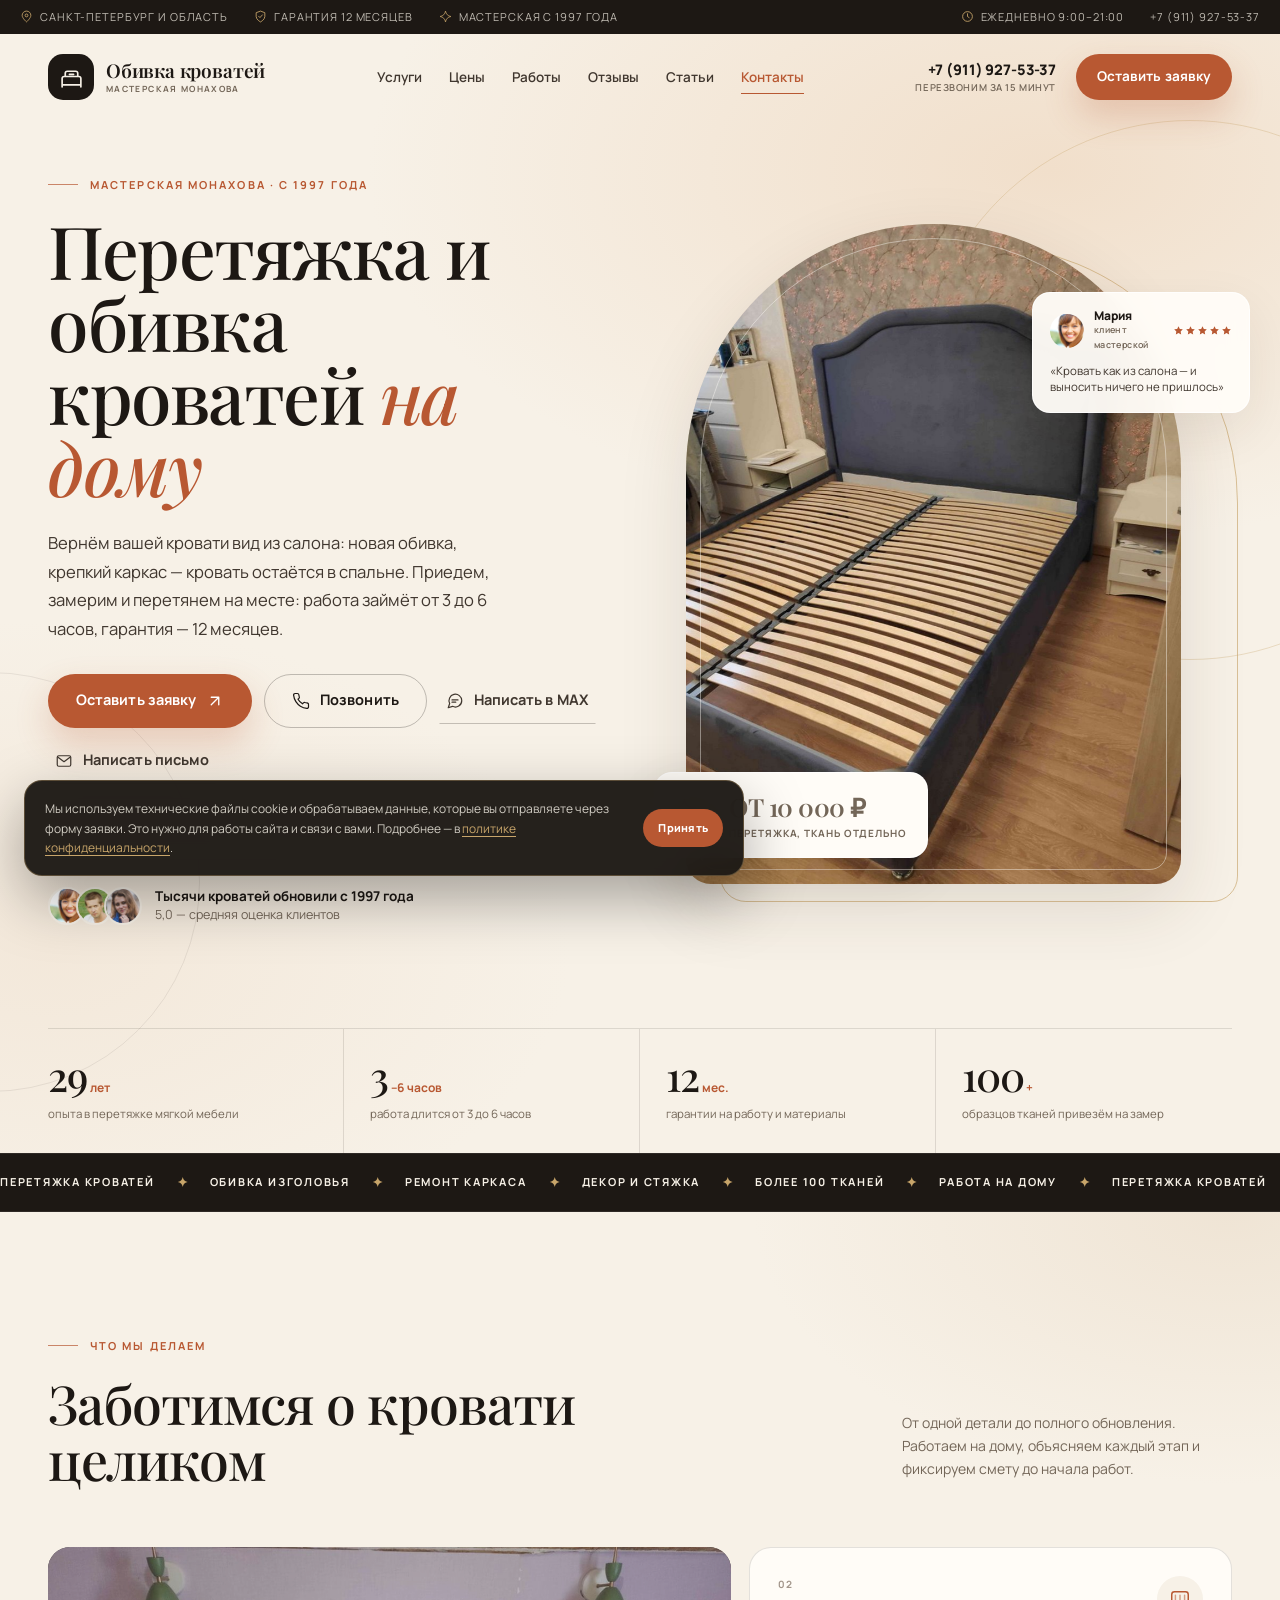
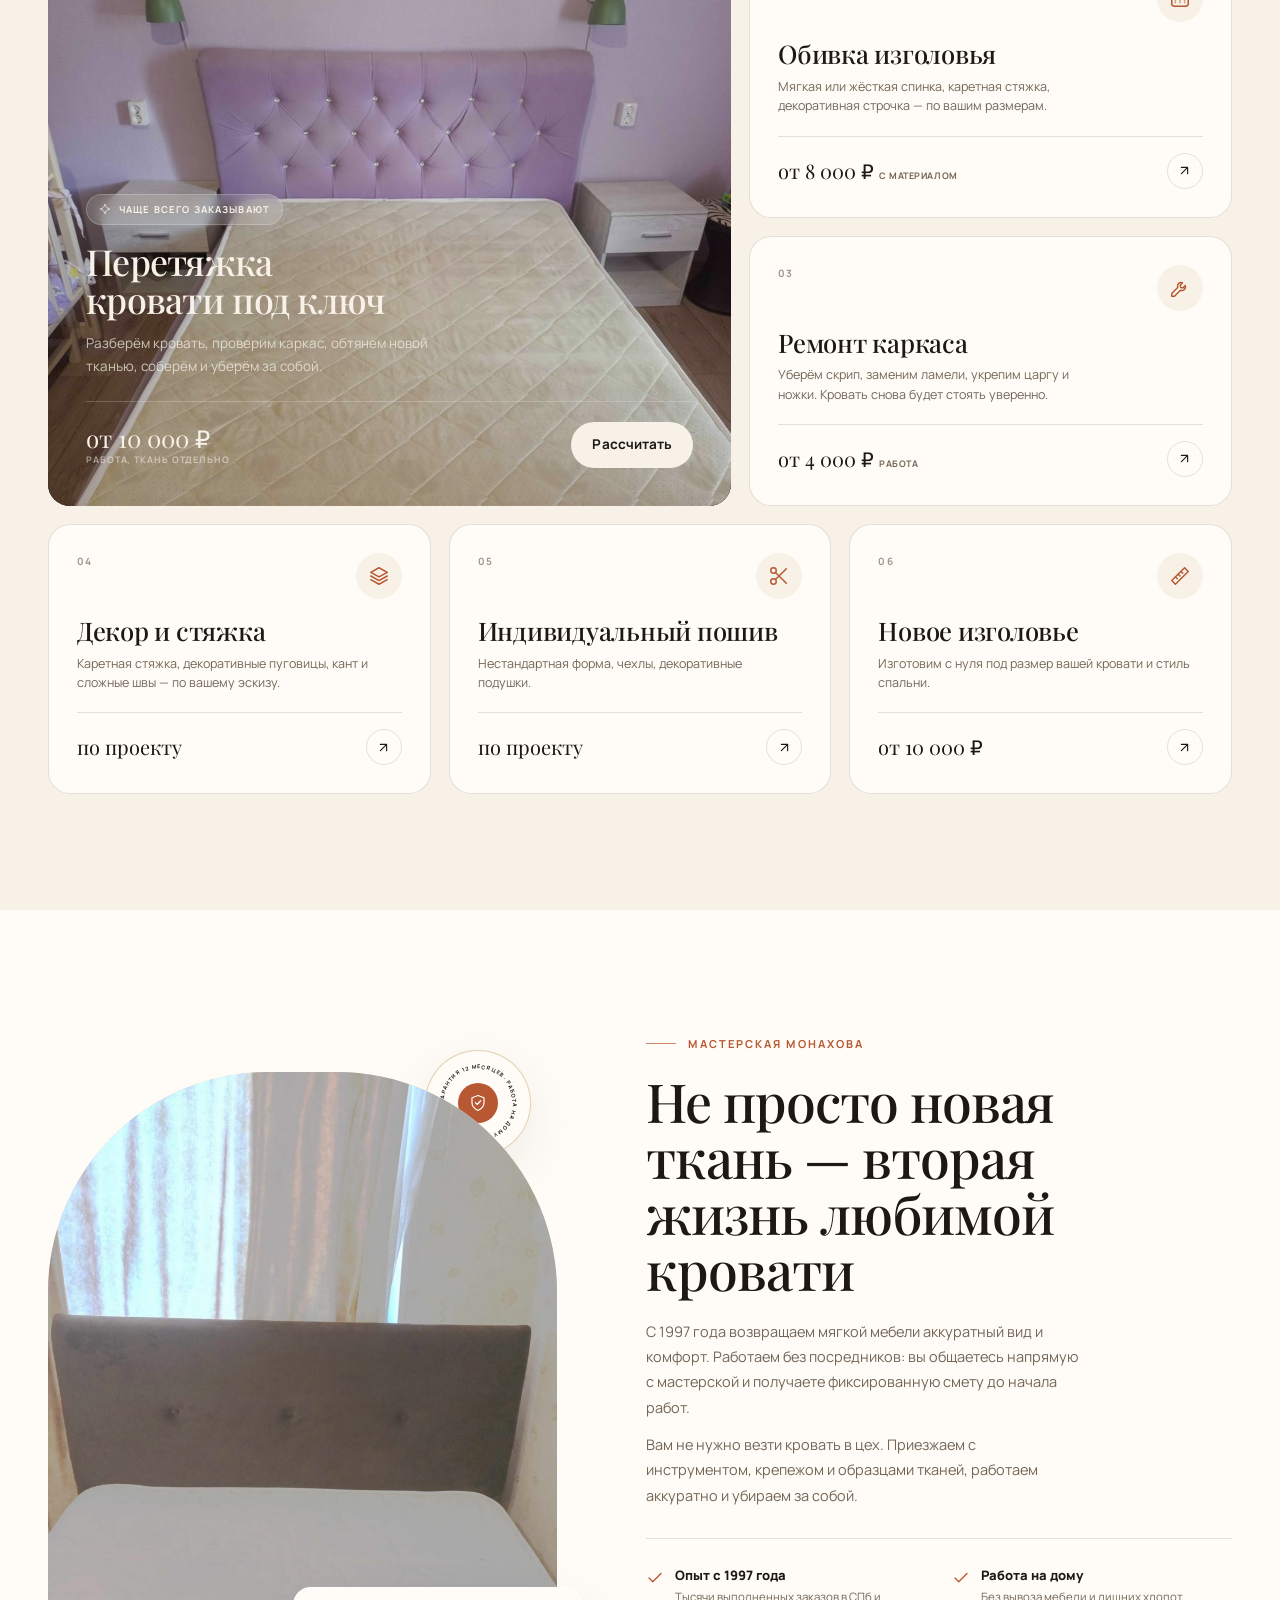
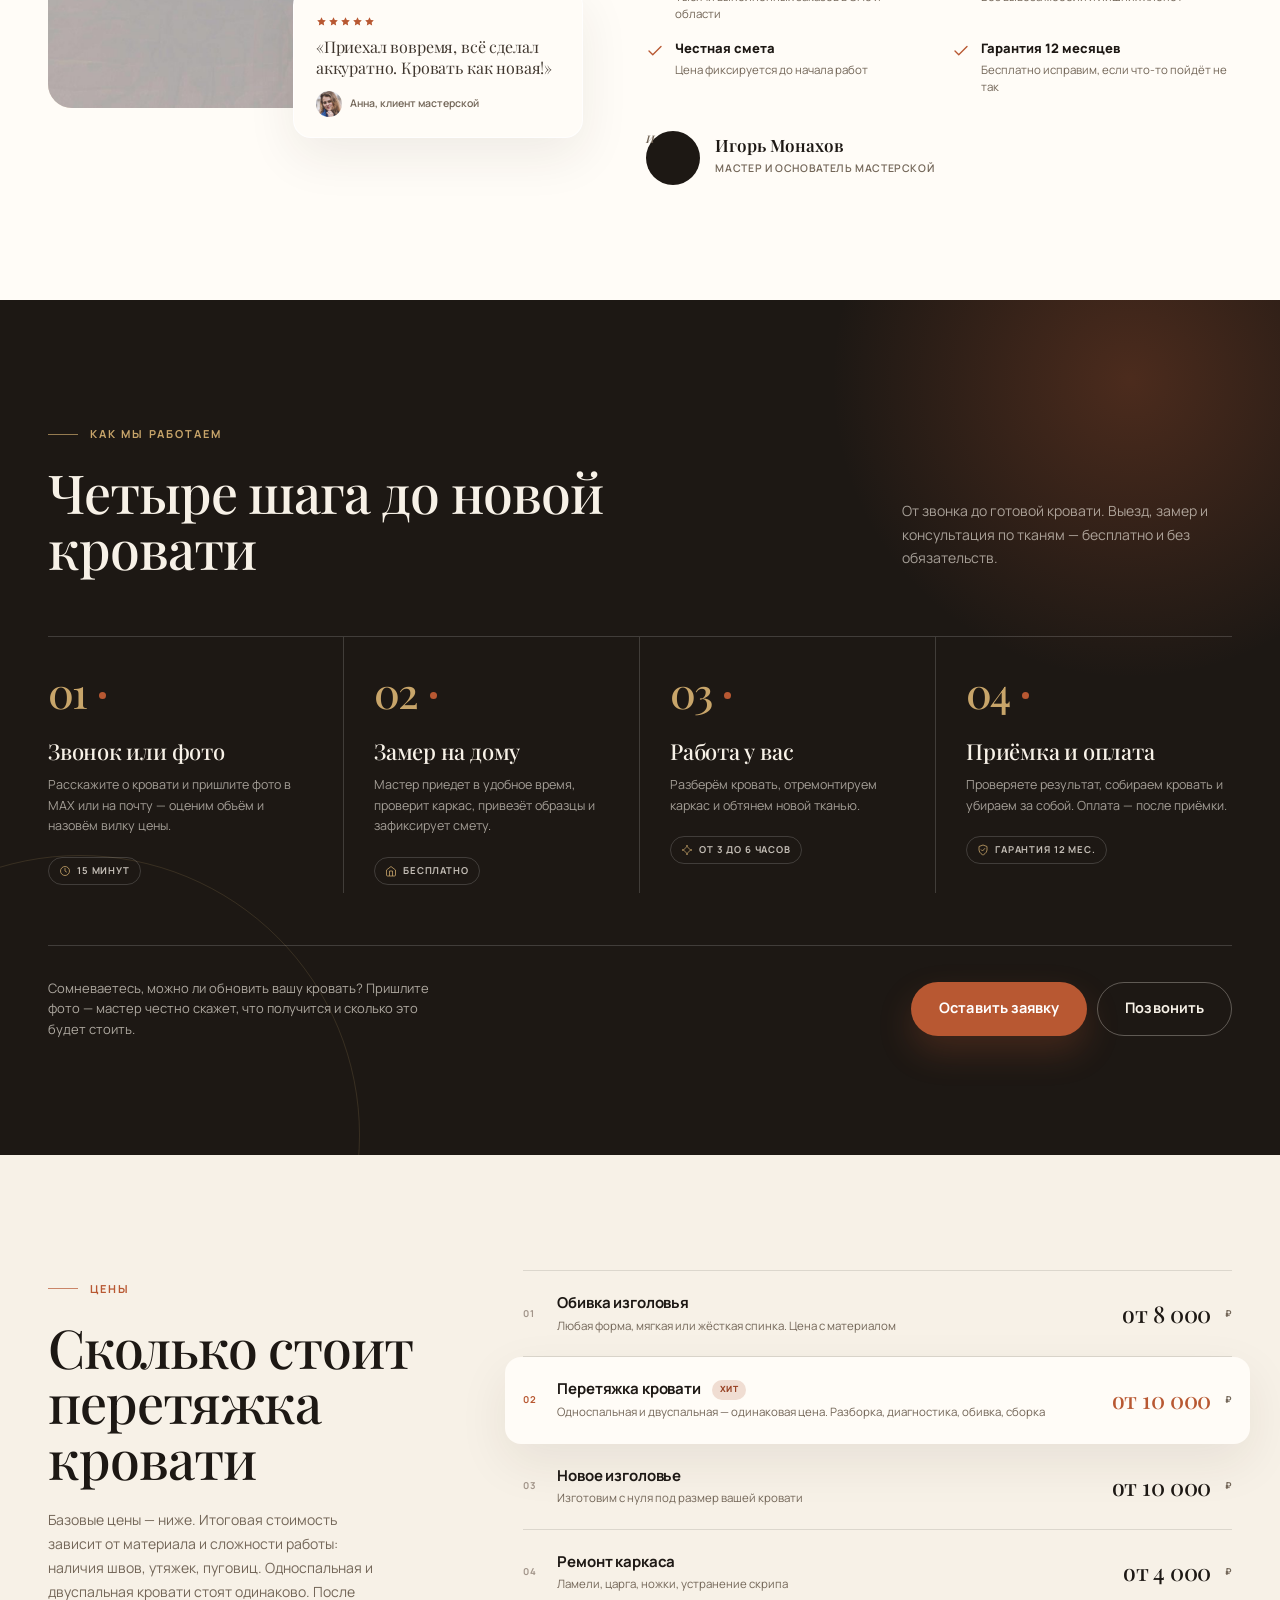
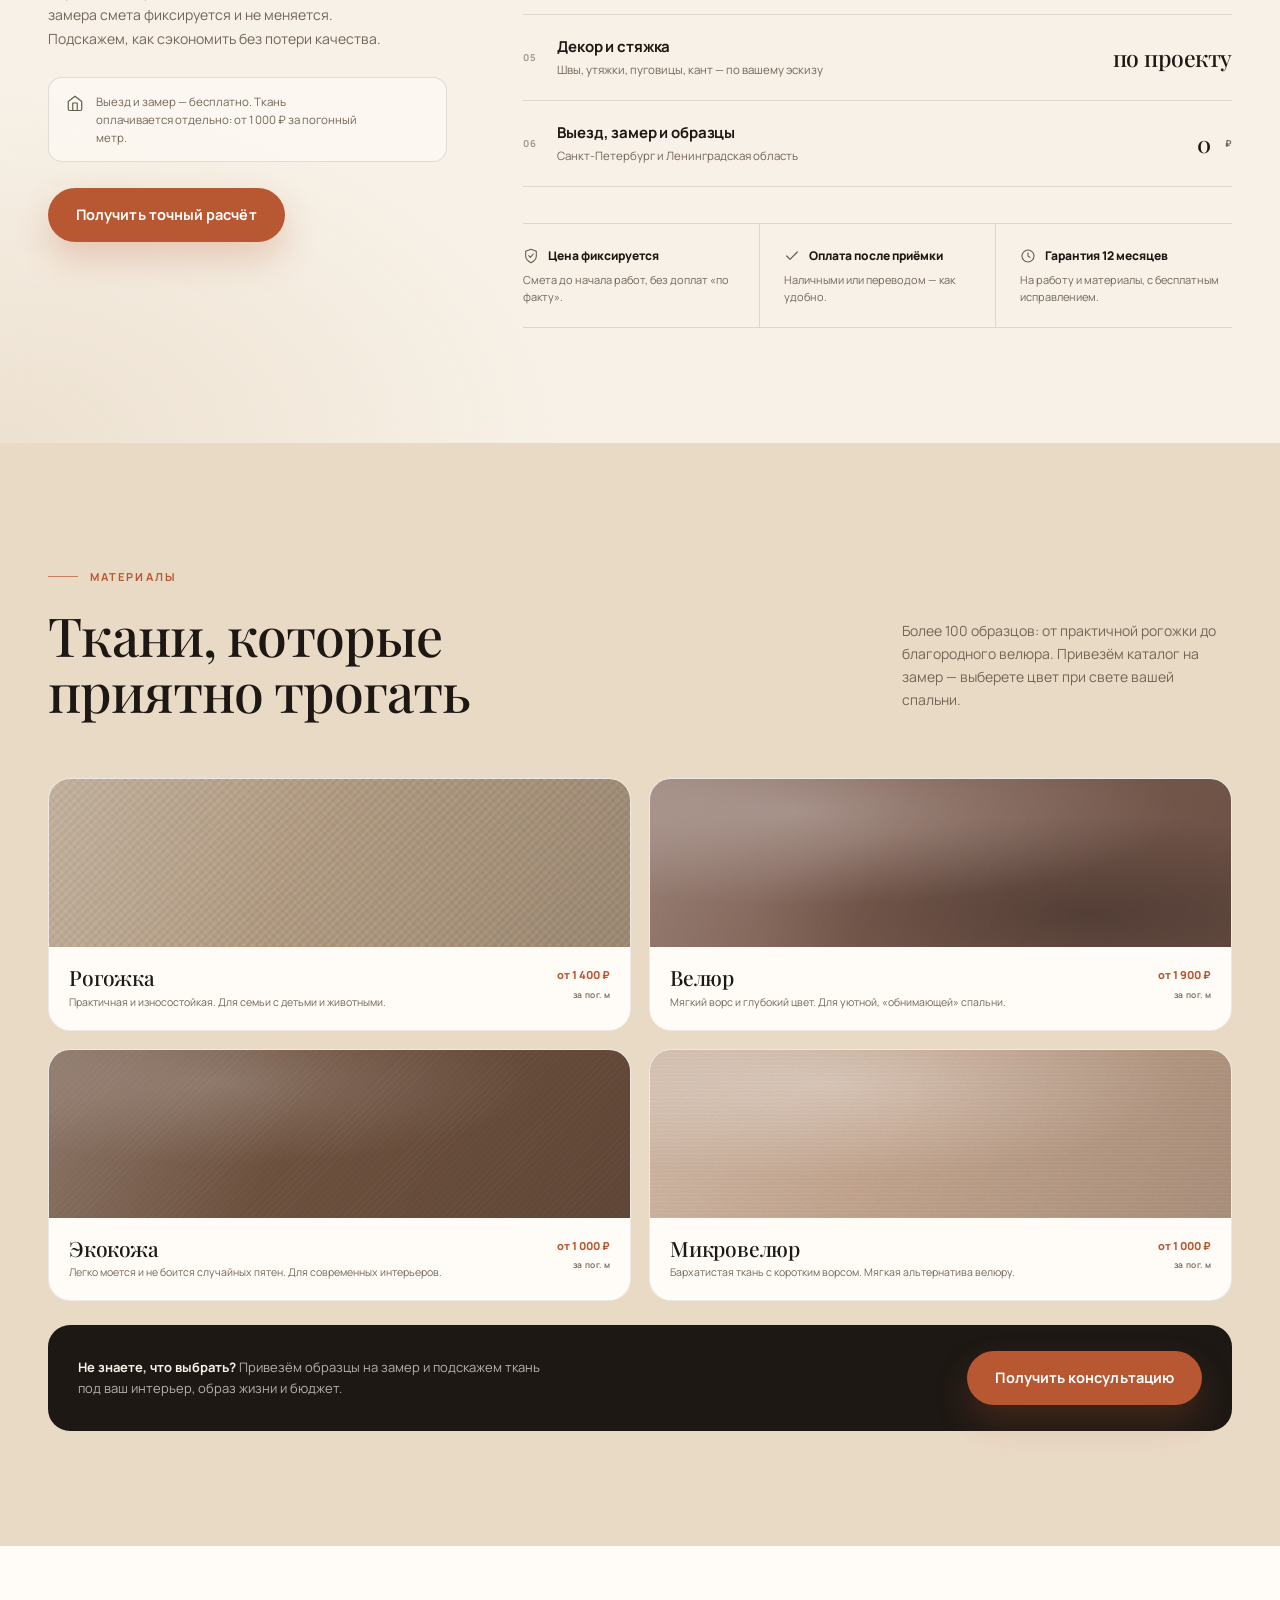
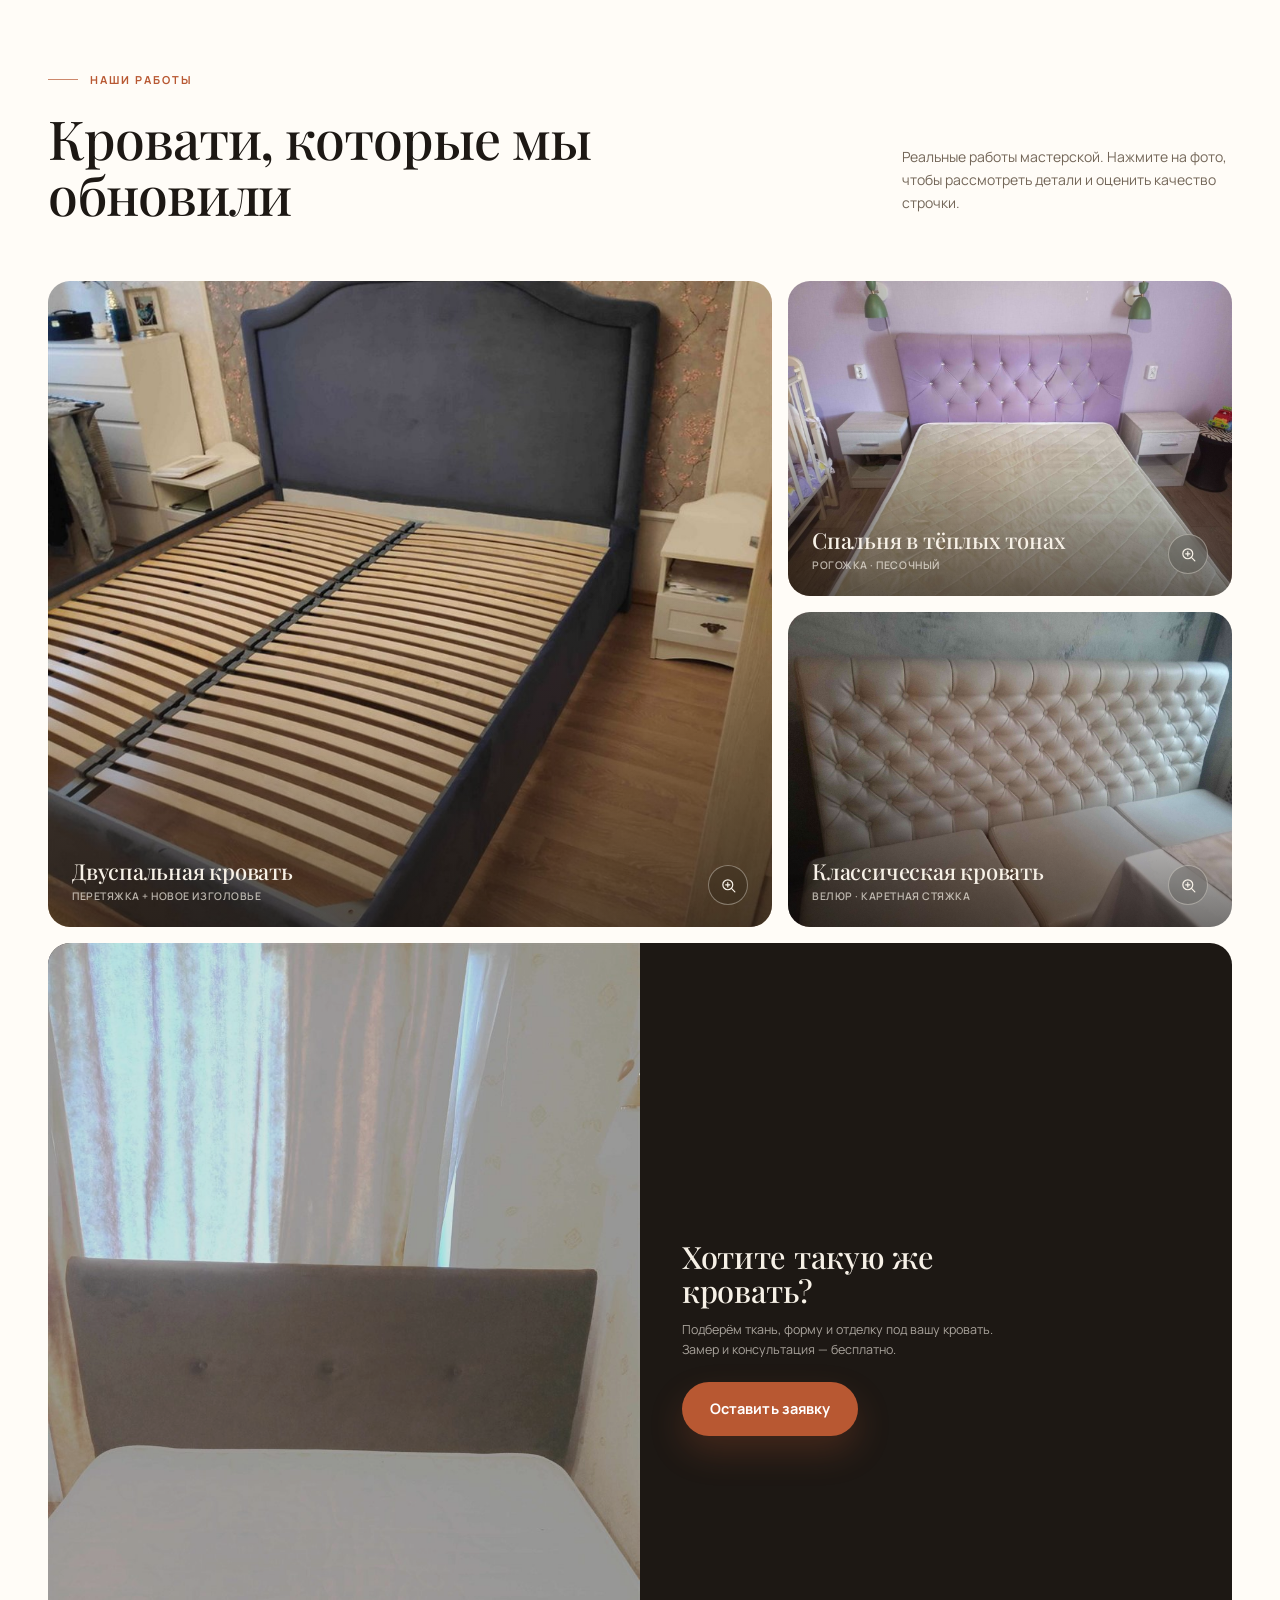
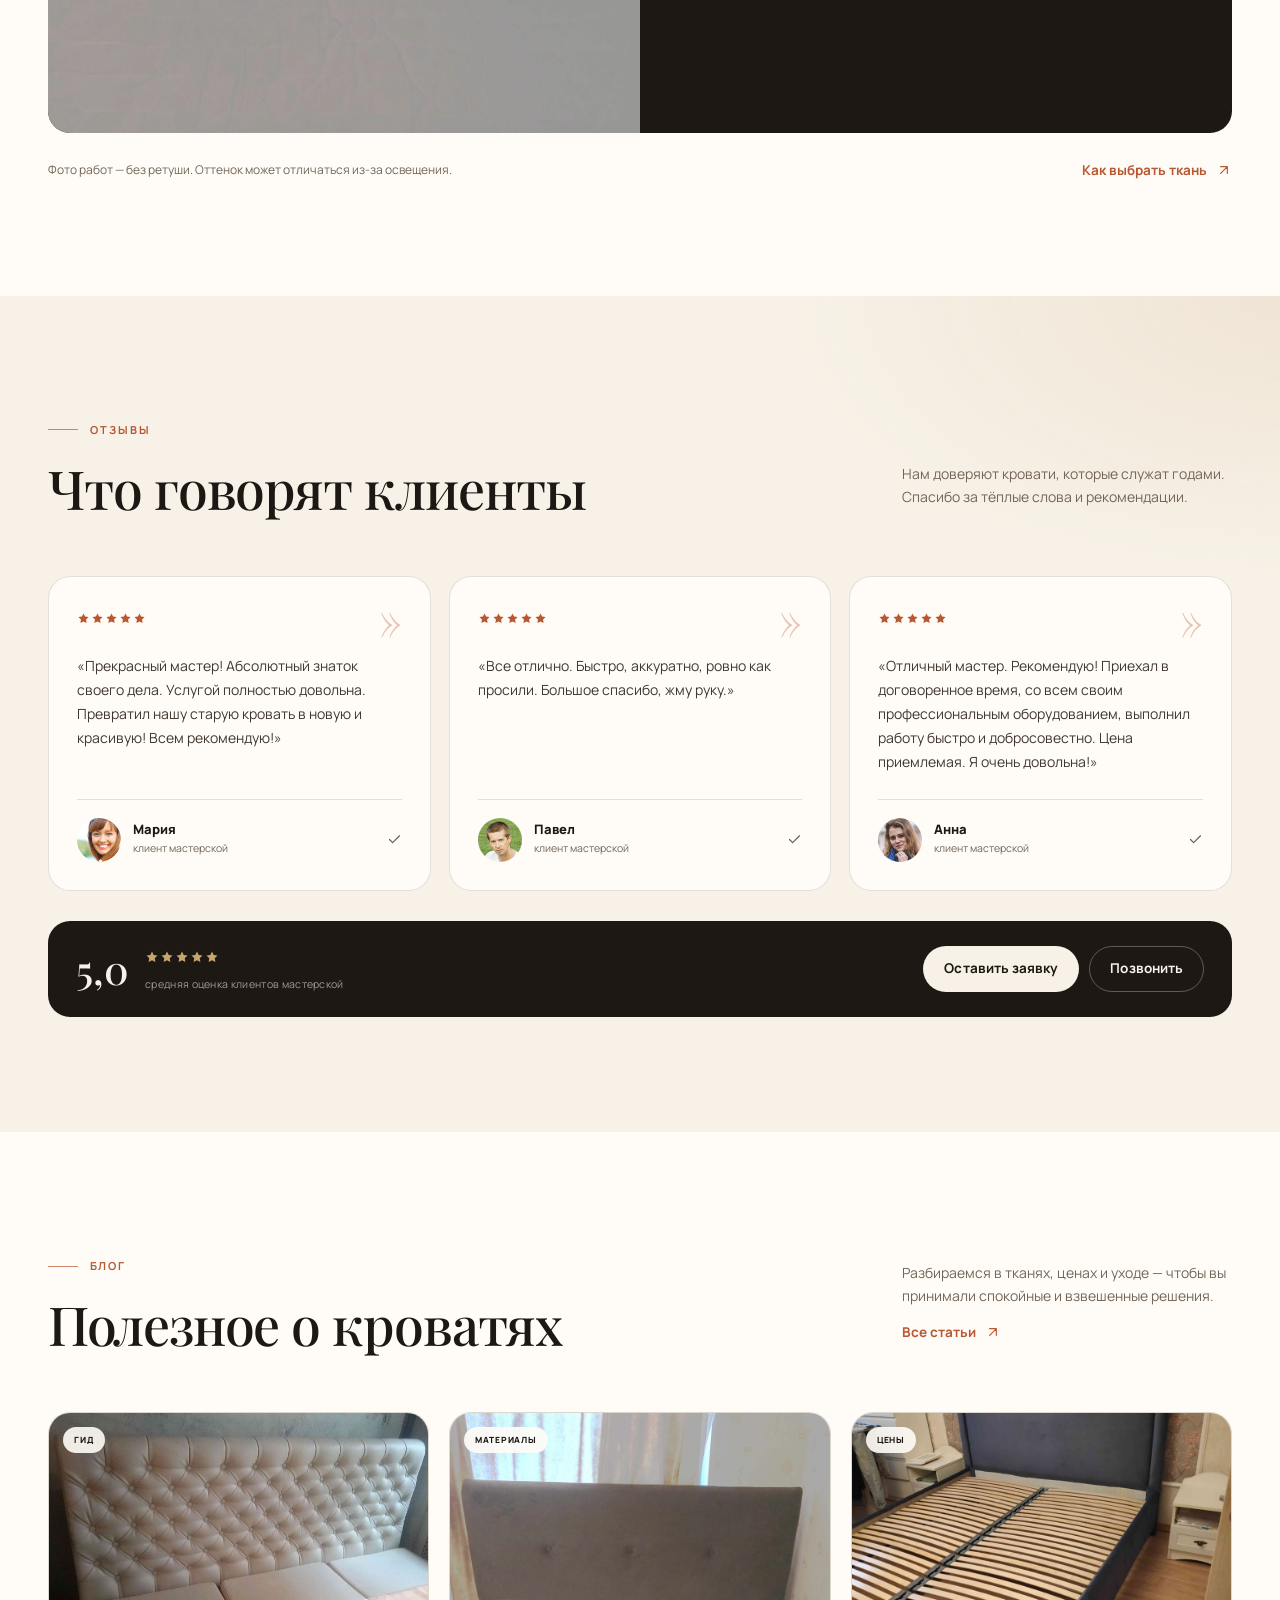
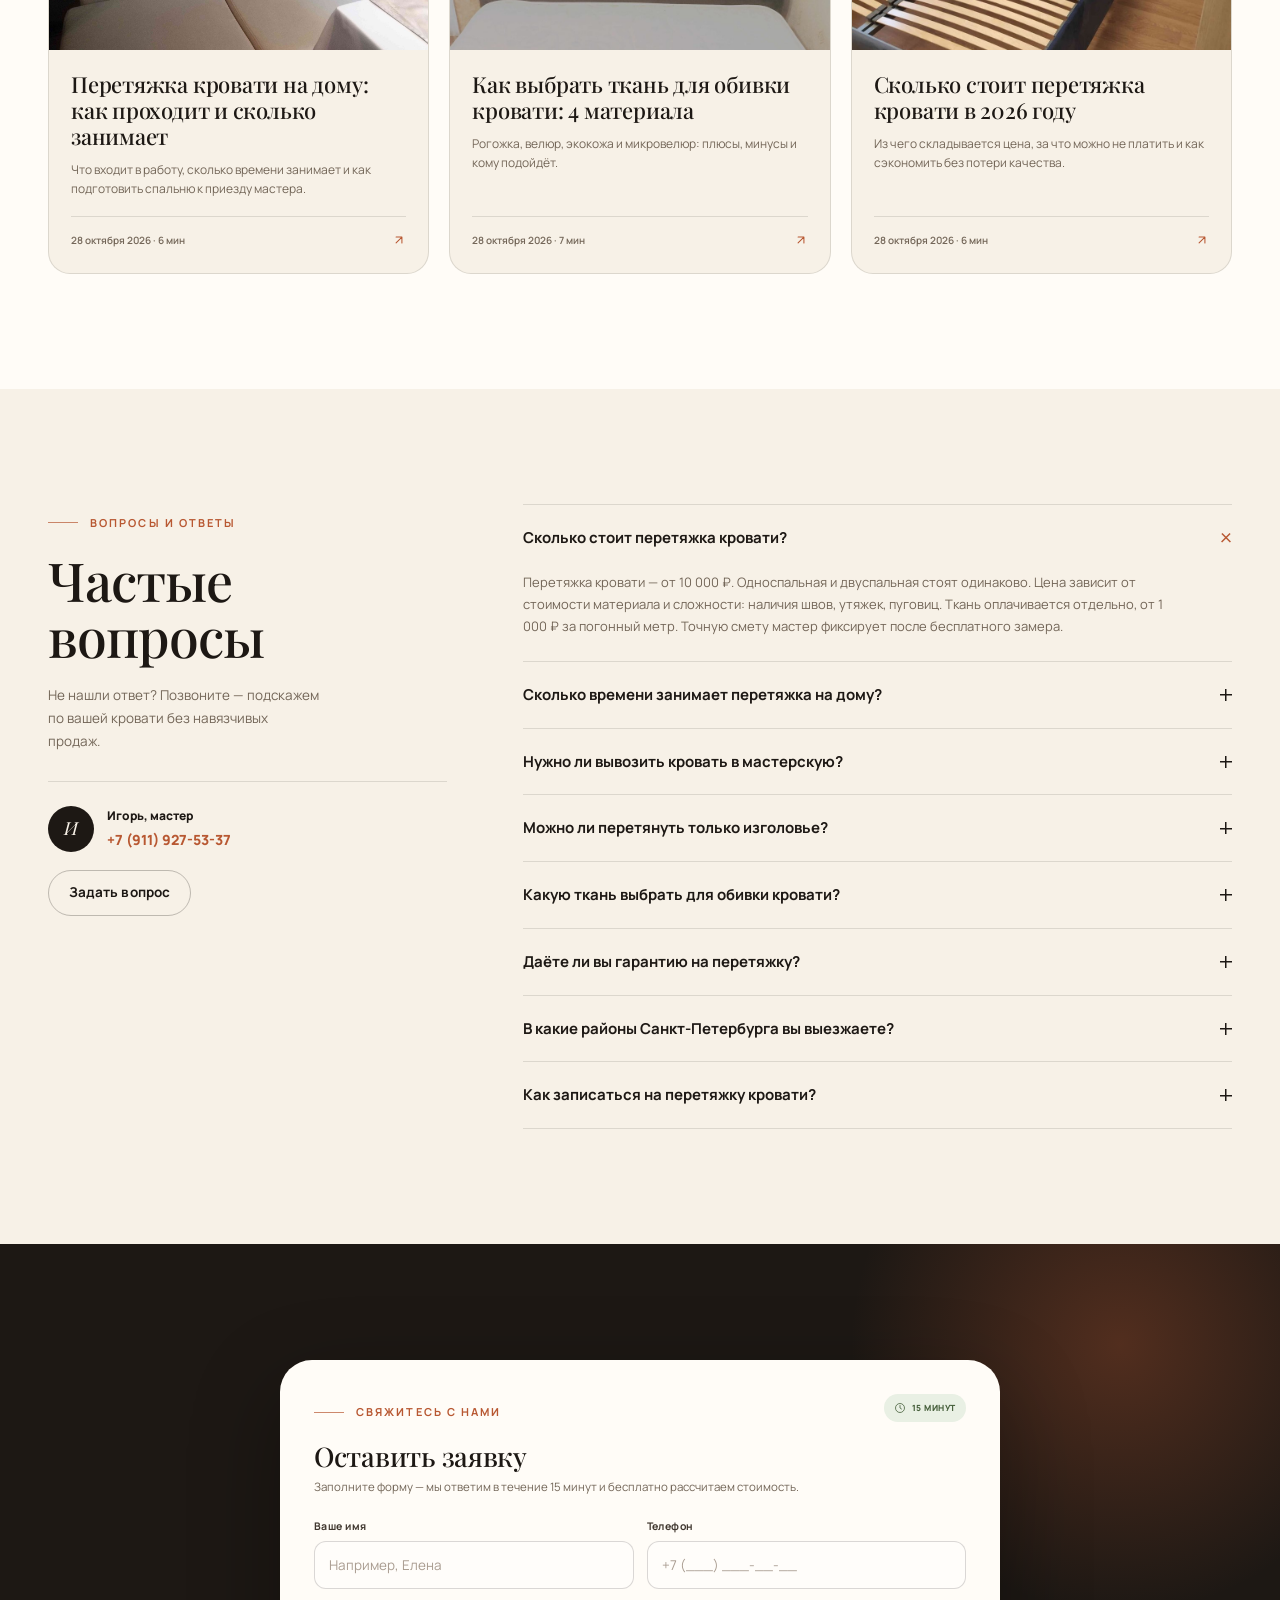
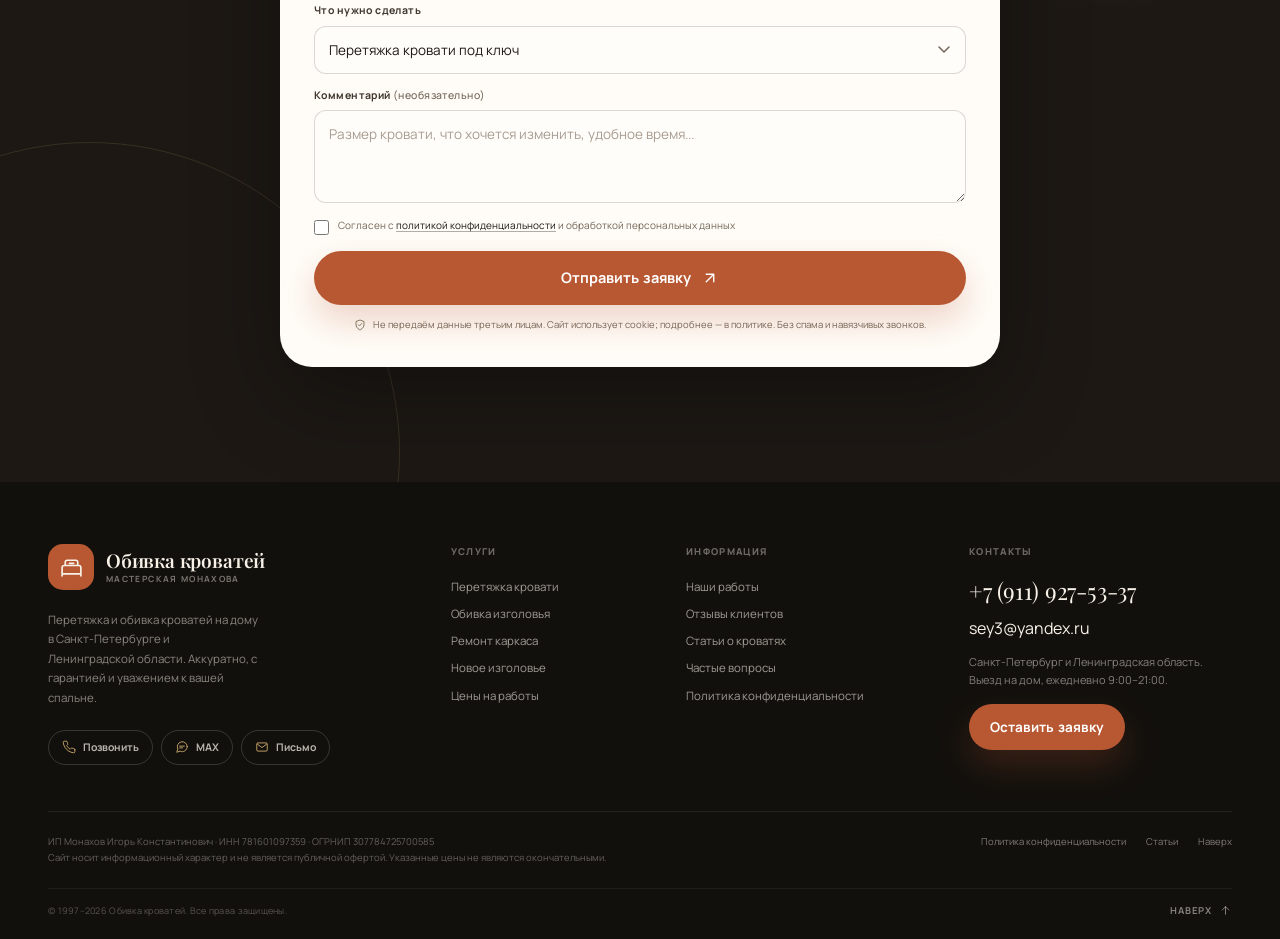
==== commit 8e80060b: "Fix homepage review wording" ====
--- a/index.html
+++ b/index.html
@@ -807,7 +807,7 @@
             <span class="stars" aria-label="Оценка 5 из 5"><svg class="icon" aria-hidden="true"><use href="#i-star"></use></svg><svg class="icon" aria-hidden="true"><use href="#i-star"></use></svg><svg class="icon" aria-hidden="true"><use href="#i-star"></use></svg><svg class="icon" aria-hidden="true"><use href="#i-star"></use></svg><svg class="icon" aria-hidden="true"><use href="#i-star"></use></svg></span>
             <span class="review__quote-mark" aria-hidden="true">»</span>
           </div>
-          <p class="review__text">«Прекрасный мастер! Абсолютный знаток своего дела. Услугой полностью довольна. Превратил наш старый диванчик в новый и красивый! Всем рекомендую!»</p>
+          <p class="review__text">«Прекрасный мастер! Абсолютный знаток своего дела. Услугой полностью довольна. Превратил нашу старую кровать в новую и красивую! Всем рекомендую!»</p>
           <div class="review__person">
             <img src="assets/img/avatar-maria.jpg" width="44" height="44" alt="Мария" loading="lazy">
             <div><strong>Мария</strong><span>клиент мастерской</span></div>
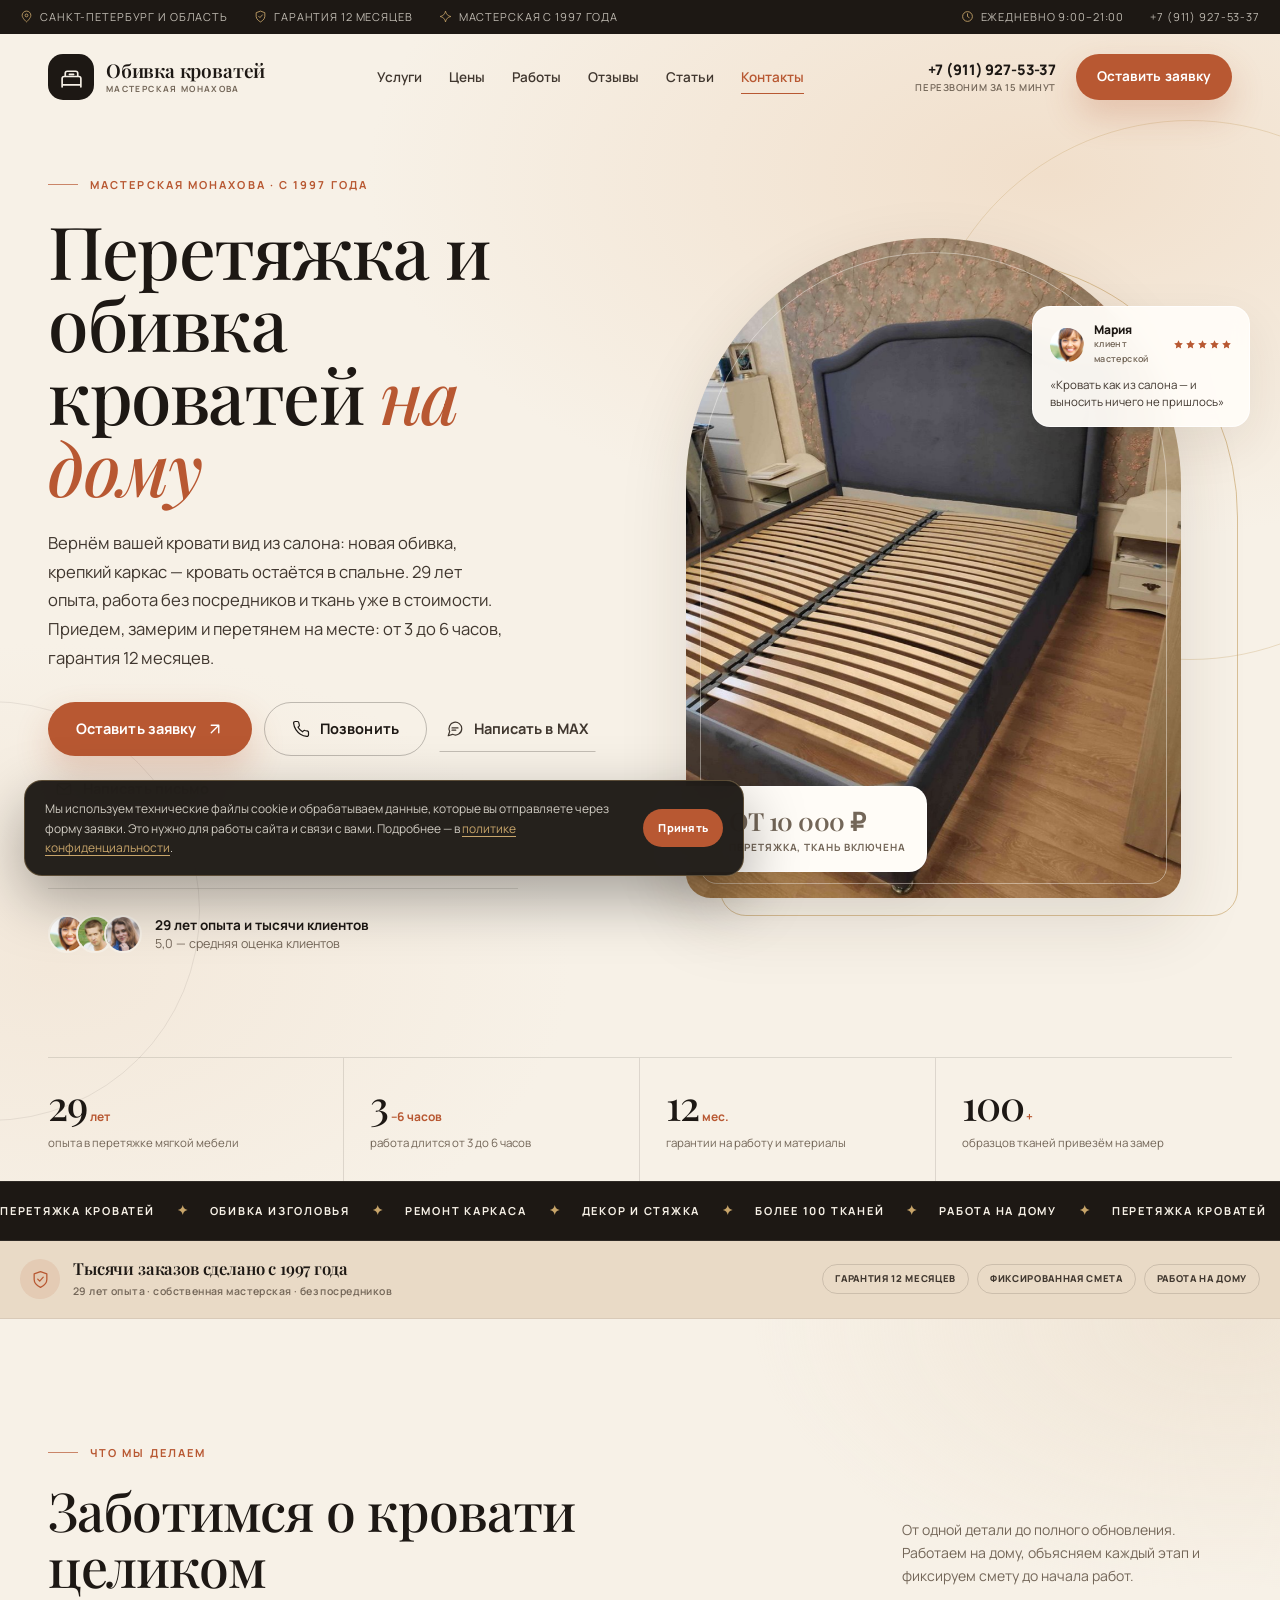
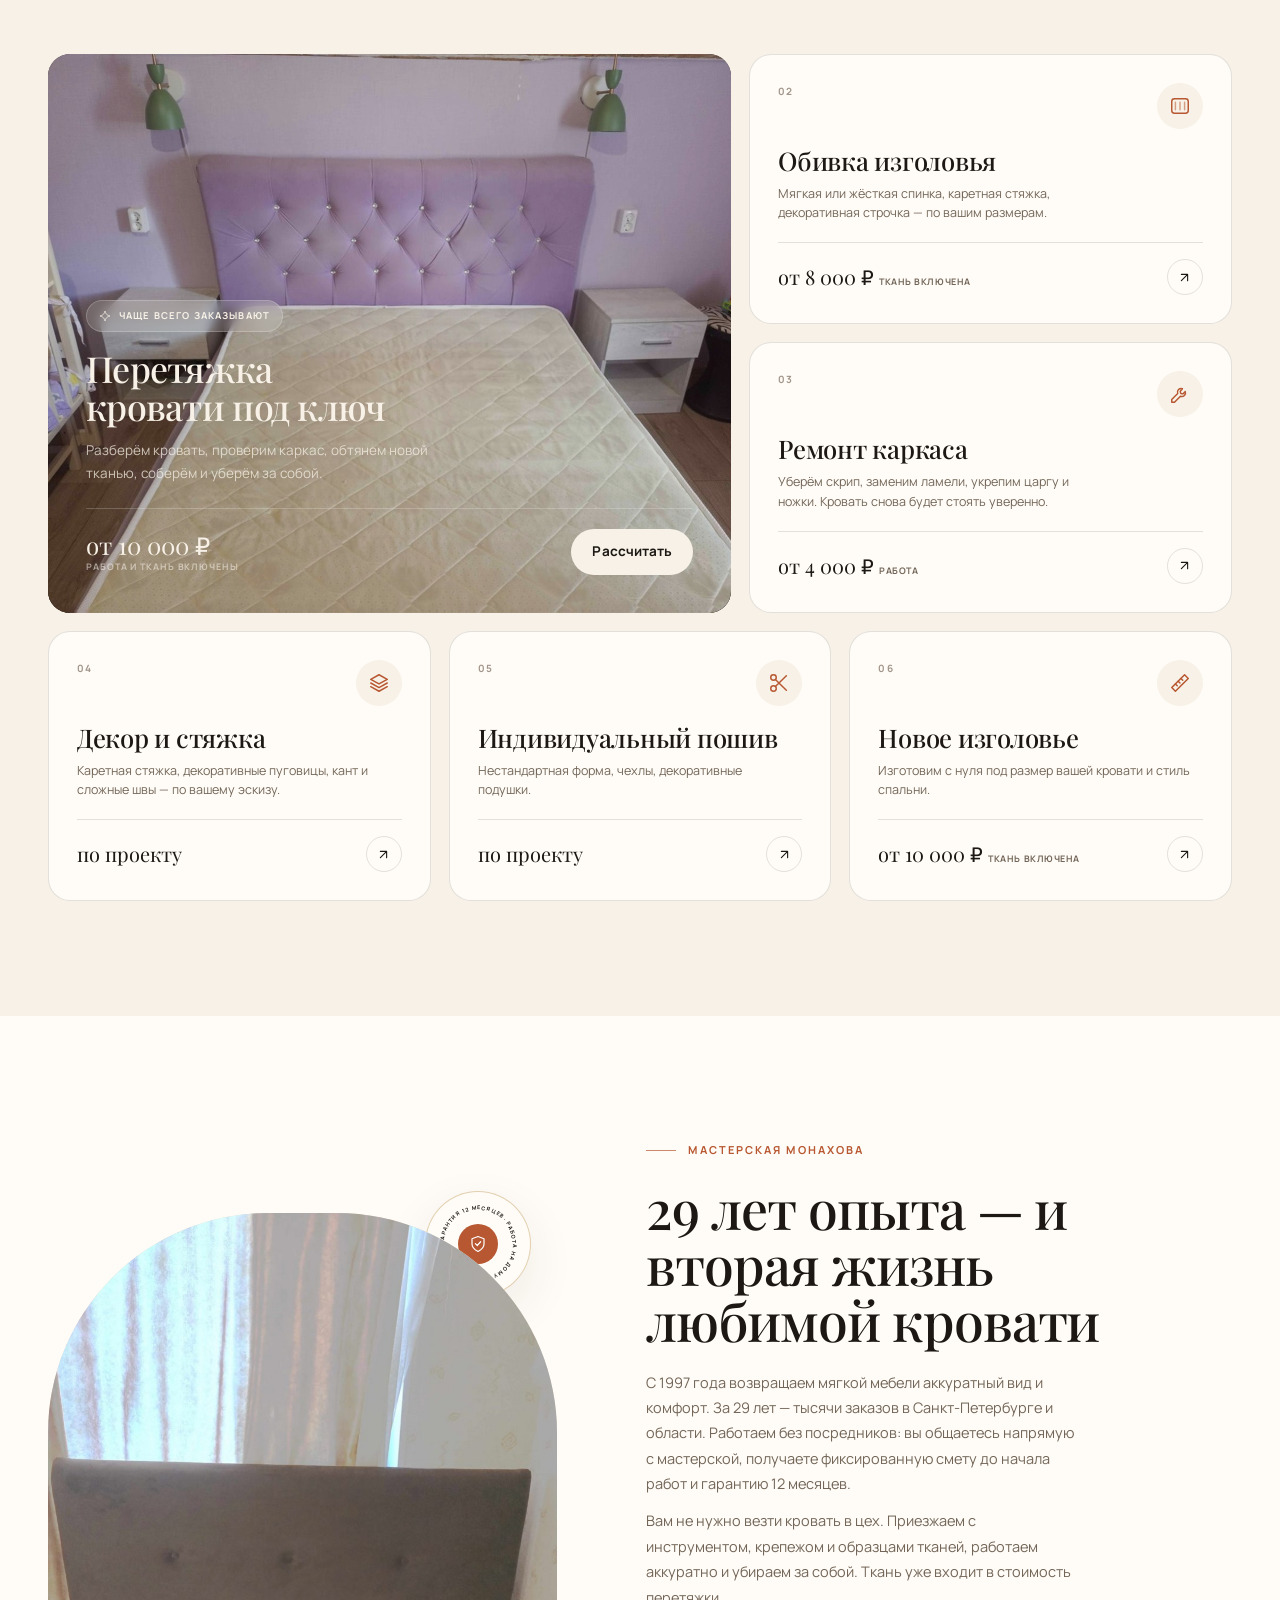
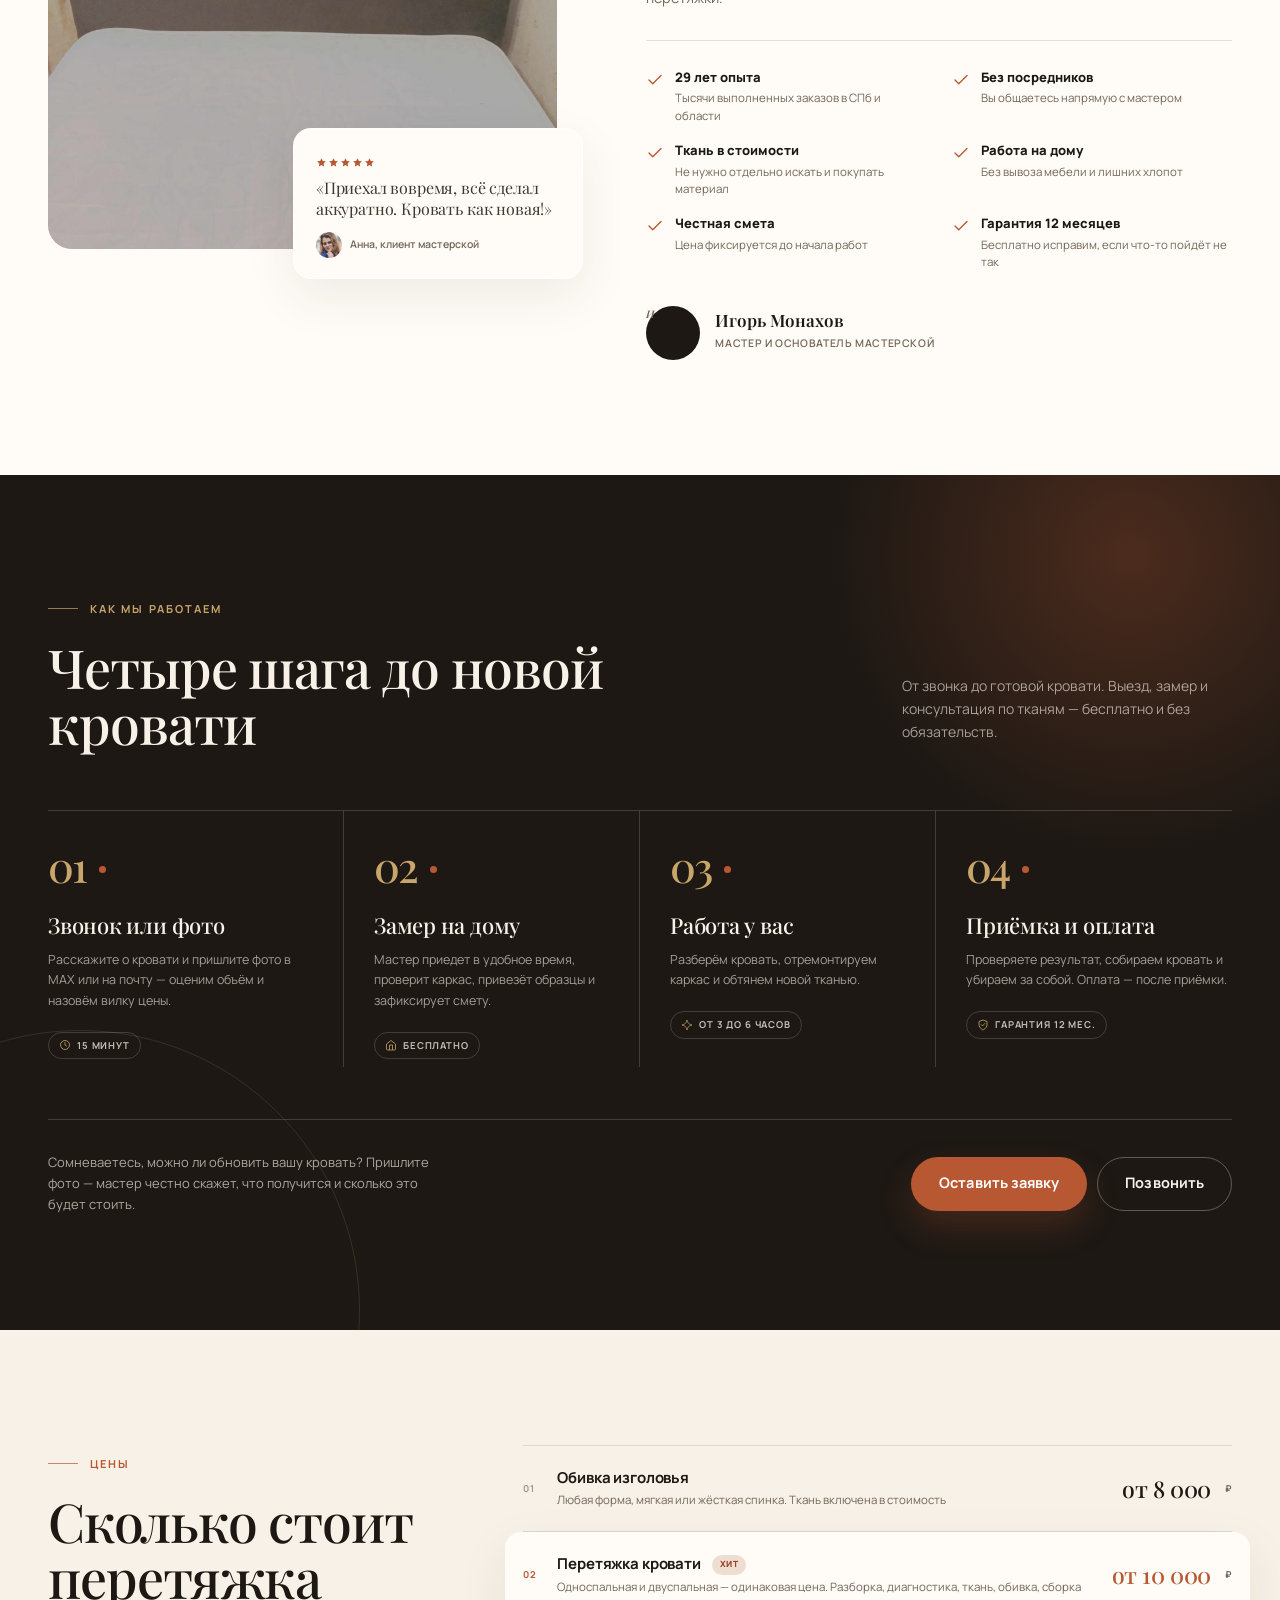
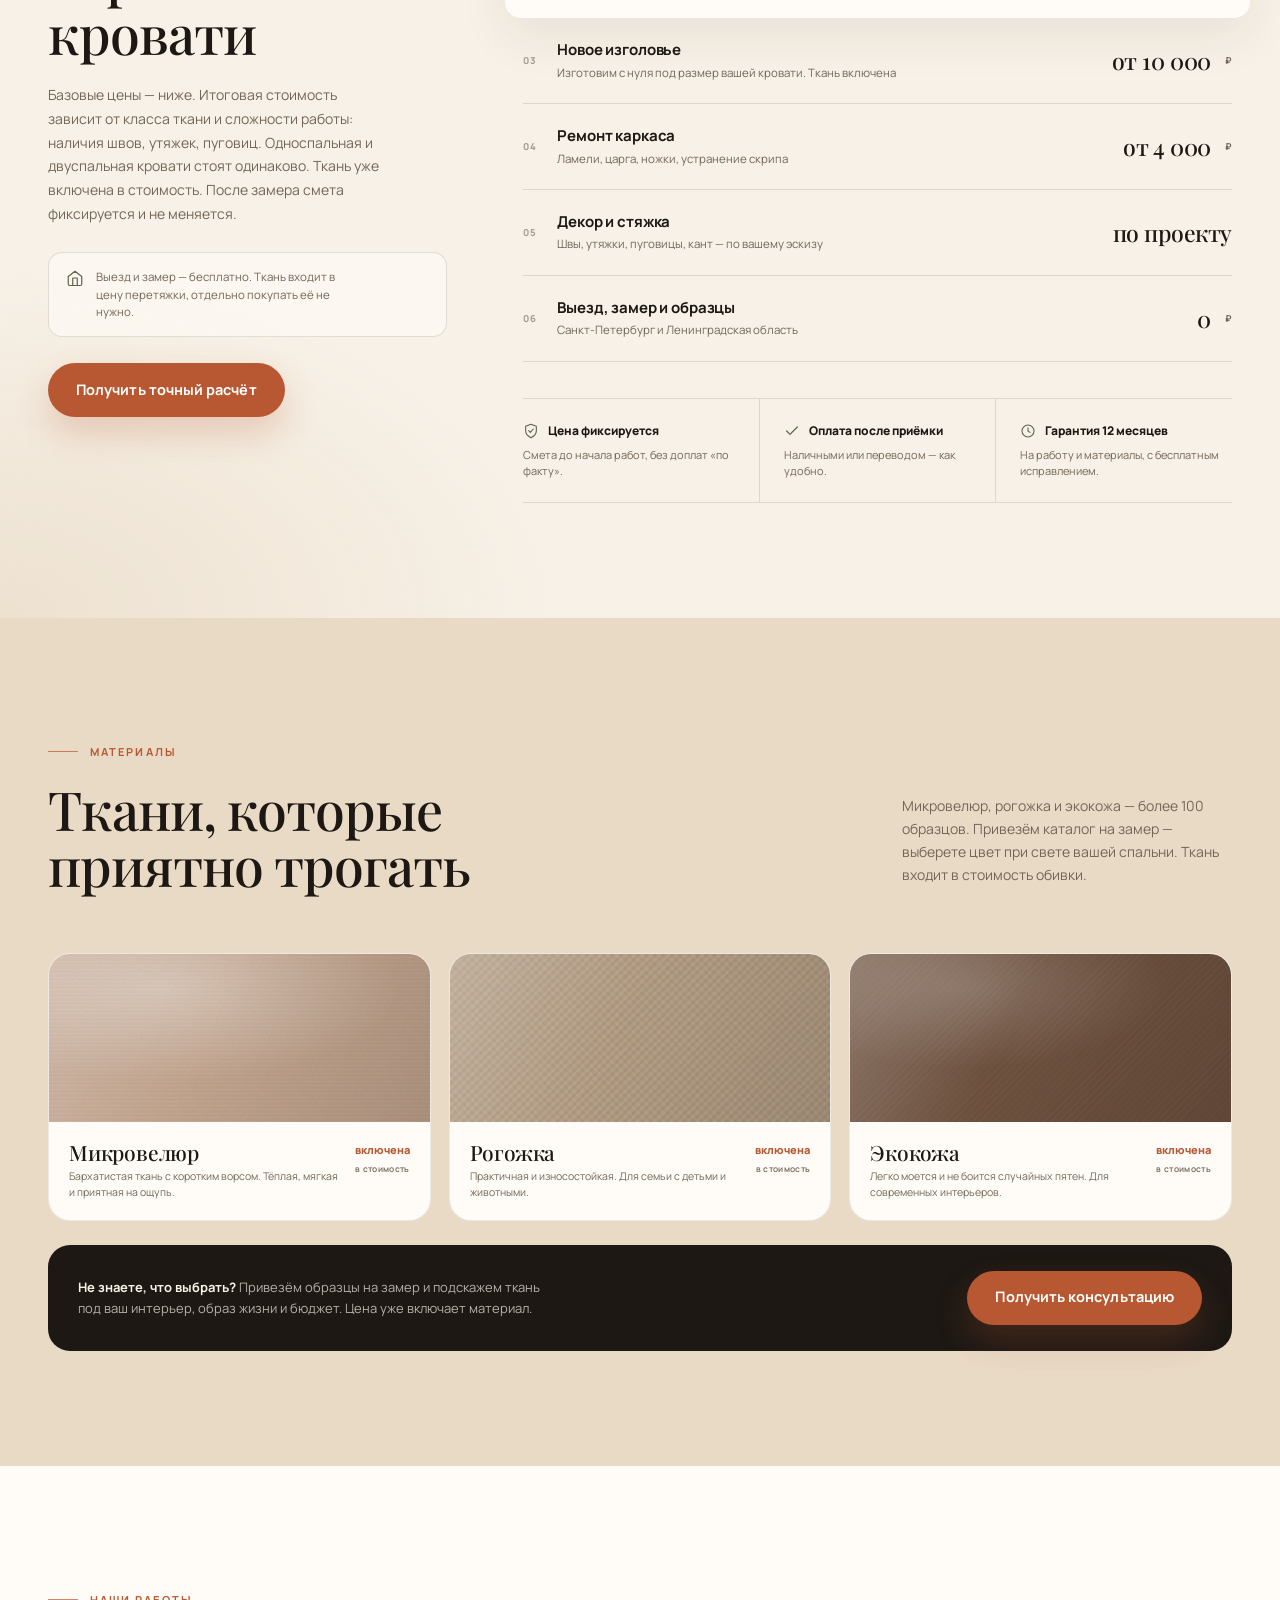
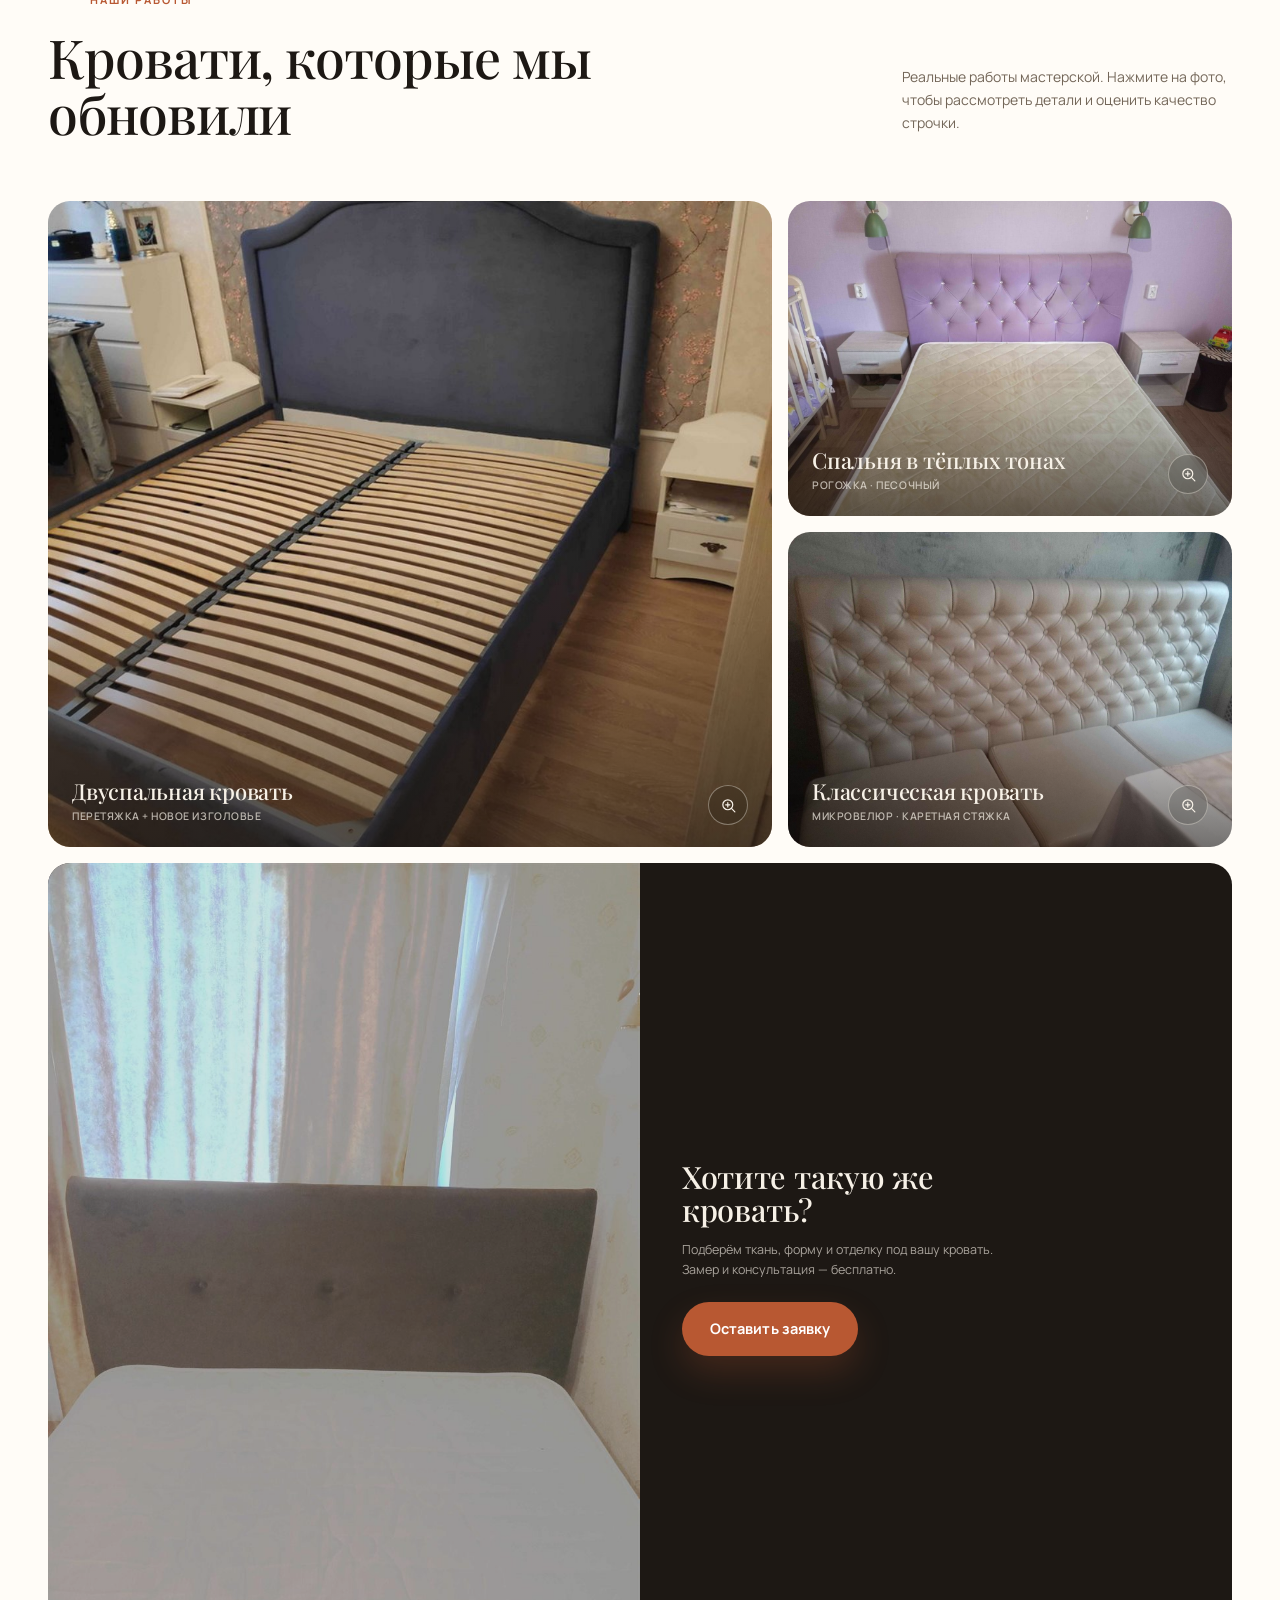
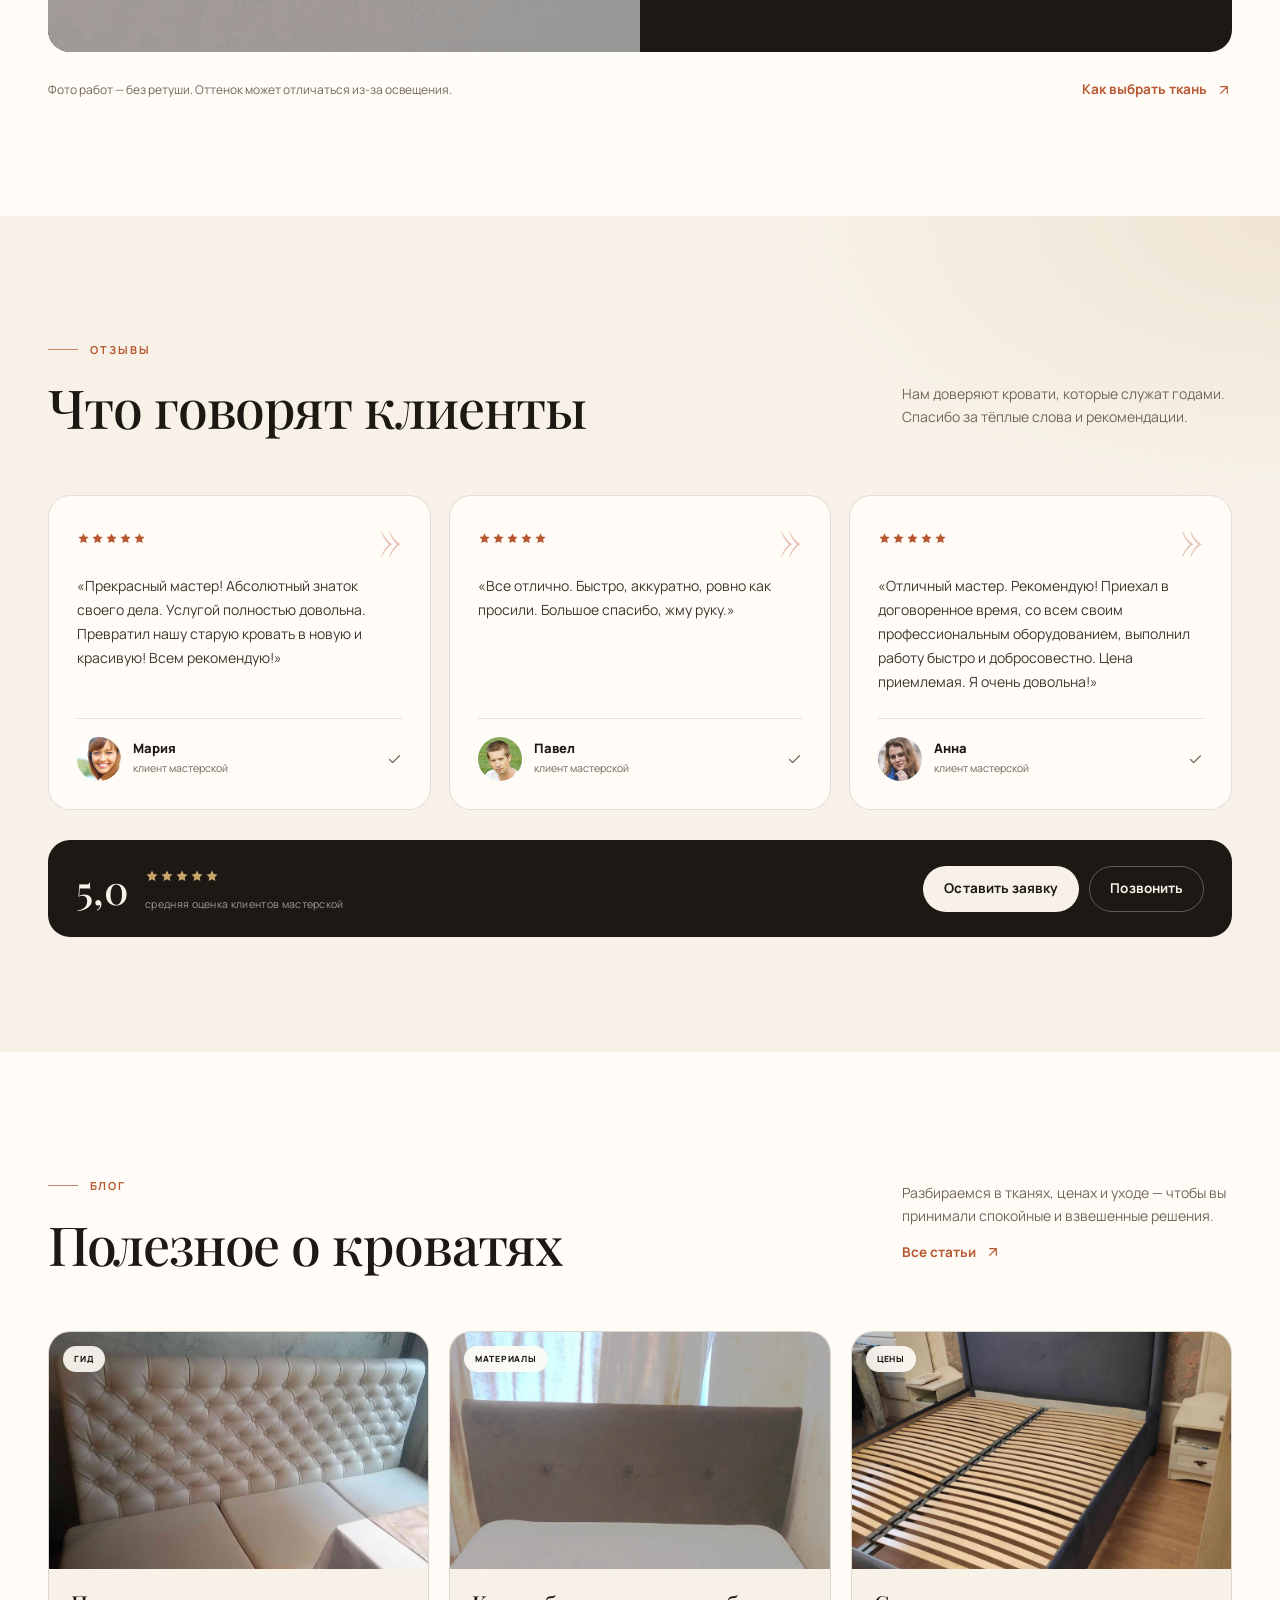
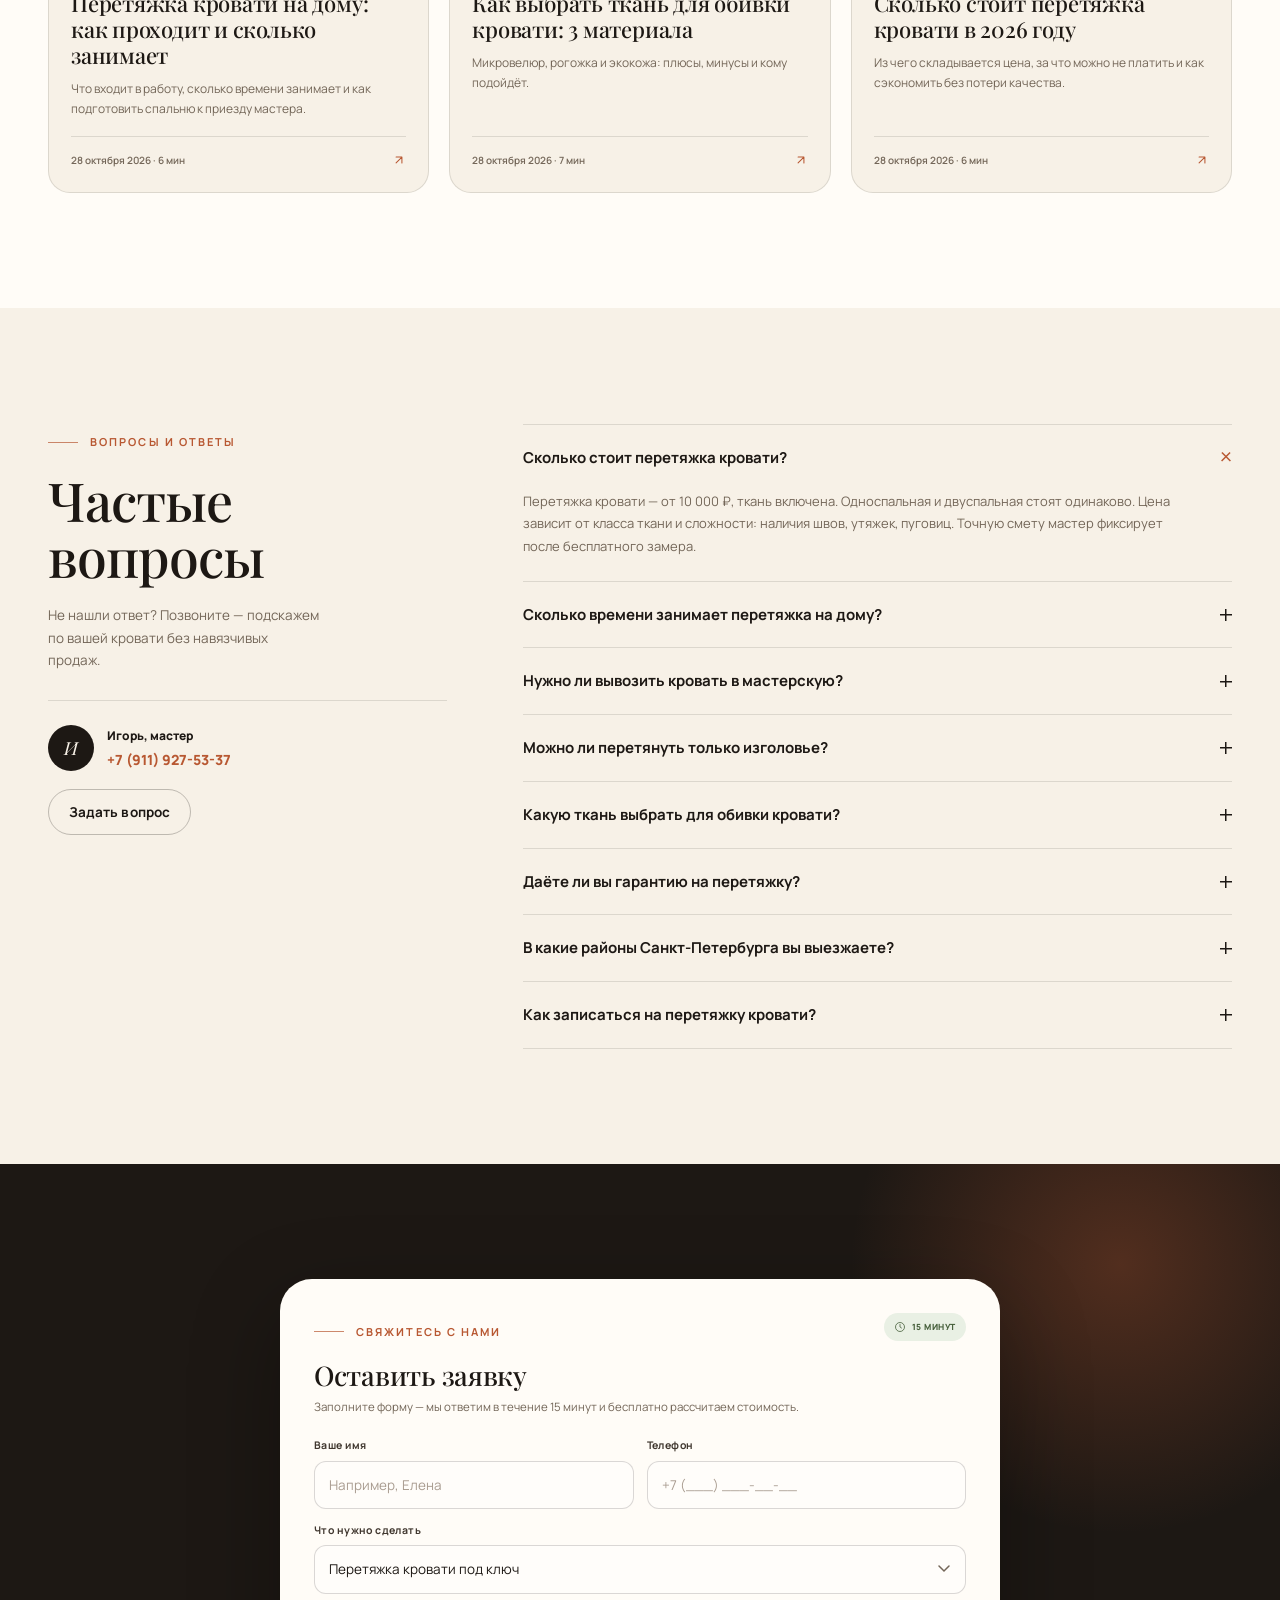
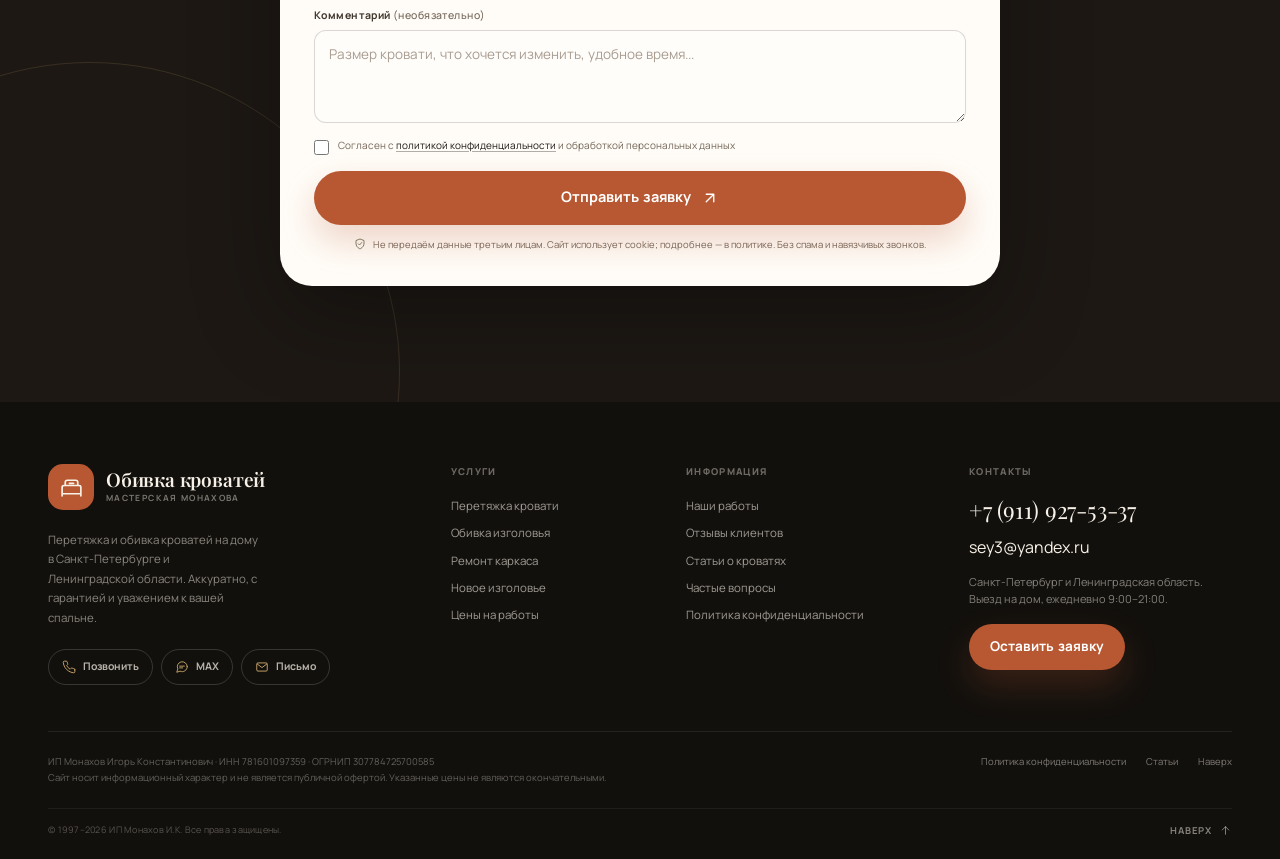
==== commit e9486509: "Update fabric pricing and trust messaging" ====
--- a/index.html
+++ b/index.html
@@ -4,7 +4,7 @@
   <meta charset="utf-8">
   <meta name="viewport" content="width=device-width, initial-scale=1">
   <title>Перетяжка и обивка кроватей на дому в СПб — от 10 000 ₽ | Обивка кроватей</title>
-  <meta name="description" content="Перетяжка кроватей на дому в Санкт-Петербурге от 3 до 6 часов. Новая обивка, ремонт каркаса, 100+ тканей, гарантия 12 месяцев и бесплатный замер.">
+  <meta name="description" content="Перетяжка кроватей на дому в Санкт-Петербурге: 29 лет опыта, работа без посредников, ткань включена в стоимость. От 3 до 6 часов, гарантия 12 месяцев.">
   <meta name="keywords" content="перетяжка кроватей, обивка кроватей, перетяжка кровати на дому, перетяжка изголовья, ремонт кроватей, Санкт-Петербург">
   <meta name="robots" content="index, follow, max-image-preview:large">
   <meta name="theme-color" content="#f7f1e7">
@@ -16,14 +16,14 @@
   <meta property="og:locale" content="ru_RU">
   <meta property="og:site_name" content="Обивка кроватей — мастерская Монахова">
   <meta property="og:title" content="Перетяжка и обивка кроватей на дому в СПб — от 10 000 ₽">
-  <meta property="og:description" content="Вернём кровати вид из салона: работа занимает от 3 до 6 часов. Работаем на дому, фиксируем цену до начала работ, даём гарантию 12 месяцев. Бесплатный выезд и замер.">
+  <meta property="og:description" content="Вернём кровати вид из салона: 29 лет опыта, работа без посредников, ткань включена. От 3 до 6 часов, гарантия 12 месяцев, бесплатный замер.">
   <meta property="og:url" content="https://system785.github.io/obivka-krovatei/">
   <meta property="og:image" content="https://system785.github.io/obivka-krovatei/assets/img/og-image.jpg">
   <meta property="og:image:width" content="1200">
   <meta property="og:image:height" content="630">
   <meta name="twitter:card" content="summary_large_image">
   <meta name="twitter:title" content="Перетяжка и обивка кроватей на дому в СПб">
-  <meta name="twitter:description" content="Новая обивка, ремонт каркаса, 100+ тканей. Гарантия 12 месяцев. Мастерская с 1997 года.">
+  <meta name="twitter:description" content="29 лет опыта, ткань включена, гарантия 12 месяцев. Мастерская с 1997 года.">
   <meta name="twitter:image" content="https://system785.github.io/obivka-krovatei/assets/img/og-image.jpg">
 
   <link rel="icon" href="assets/img/favicon.svg" type="image/svg+xml">
@@ -43,7 +43,7 @@
     "@id": "https://system785.github.io/obivka-krovatei/#business",
     "name": "Обивка кроватей — мастерская Монахова",
     "alternateName": "Перетяжка кроватей на дому в СПб",
-    "description": "Перетяжка и обивка кроватей на дому в Санкт-Петербурге и Ленинградской области. Ремонт каркаса, декор и стяжка, более 100 тканей, гарантия 12 месяцев.",
+    "description": "Перетяжка и обивка кроватей на дому в Санкт-Петербурге и Ленинградской области. 29 лет опыта, работа без посредников, ткань включена, гарантия 12 месяцев.",
     "url": "https://system785.github.io/obivka-krovatei/",
     "image": "https://system785.github.io/obivka-krovatei/assets/img/og-image.jpg",
     "logo": "https://system785.github.io/obivka-krovatei/assets/img/favicon.svg",
@@ -83,7 +83,7 @@
         "name": "Сколько стоит перетяжка кровати?",
         "acceptedAnswer": {
           "@type": "Answer",
-          "text": "Перетяжка кровати — от 10 000 ₽. Односпальная и двуспальная кровати стоят одинаково. Цена зависит от стоимости материала и сложности работы: наличия швов, утяжек, пуговиц. Ткань оплачивается отдельно, от 1 000 ₽ за погонный метр. Точную смету мастер фиксирует после бесплатного замера."
+          "text": "Перетяжка кровати — от 10 000 ₽, ткань включена. Односпальная и двуспальная кровати стоят одинаково. Цена зависит от класса ткани и сложности работы: наличия швов, утяжек, пуговиц. Точную смету мастер фиксирует после бесплатного замера."
         }
       },
       {
@@ -107,7 +107,7 @@
         "name": "Можно ли перетянуть только изголовье?",
         "acceptedAnswer": {
           "@type": "Answer",
-          "text": "Да. Обивка изголовья — от 8 000 ₽ с материалом. Можно обновить только спинку, не трогая основание, или заказать новое изголовье от 10 000 ₽."
+          "text": "Да. Обивка изголовья — от 8 000 ₽, ткань включена. Можно обновить только спинку, не трогая основание, или заказать новое изголовье от 10 000 ₽."
         }
       },
       {
@@ -115,7 +115,7 @@
         "name": "Какую ткань выбрать для обивки кровати?",
         "acceptedAnswer": {
           "@type": "Answer",
-          "text": "Для спальни хорошо подходят рогожка, велюр, экокожа и микровелюр. Рогожка практична и долговечна, велюр приятен на ощупь, экокожа легко моется, микровелюр мягкий и доступный. Мы привезём более 100 образцов на замер и поможем выбрать под интерьер и бюджет."
+          "text": "Для спальни хорошо подходят микровелюр, рогожка и экокожа. Микровелюр мягкий и доступный, рогожка практична и долговечна, экокожа легко моется. Мы привезём более 100 образцов на замер и поможем выбрать под интерьер и бюджет."
         }
       },
       {
@@ -273,7 +273,7 @@
       <div class="hero__copy">
         <div class="eyebrow" data-reveal="fade">Мастерская Монахова · с 1997 года</div>
         <h1 data-reveal>Перетяжка и обивка кроватей <em>на дому</em></h1>
-        <p class="hero__lead" data-reveal style="--d:.08s">Вернём вашей кровати вид из салона: новая обивка, крепкий каркас — кровать остаётся в спальне. Приедем, замерим и перетянем на месте: работа займёт от 3 до 6 часов, гарантия — 12 месяцев.</p>
+        <p class="hero__lead" data-reveal style="--d:.08s">Вернём вашей кровати вид из салона: новая обивка, крепкий каркас — кровать остаётся в спальне. 29 лет опыта, работа без посредников и ткань уже в стоимости. Приедем, замерим и перетянем на месте: от 3 до 6 часов, гарантия 12 месяцев.</p>
 
         <div class="hero__actions" data-reveal style="--d:.14s">
           <button class="btn btn--primary" type="button" data-open-lead data-service="Перетяжка кровати">
@@ -305,7 +305,7 @@
             <img src="assets/img/avatar-pavel.jpg" width="38" height="38" alt="Павел, клиент мастерской" loading="lazy">
             <img src="assets/img/avatar-anna.jpg" width="38" height="38" alt="Анна, клиент мастерской" loading="lazy">
           </div>
-          <p><strong>Тысячи кроватей обновили с 1997 года</strong>5,0 — средняя оценка клиентов</p>
+          <p><strong>29 лет опыта и тысячи клиентов</strong>5,0 — средняя оценка клиентов</p>
         </div>
       </div>
 
@@ -318,7 +318,7 @@
           <span class="hero__price-icon"><svg class="icon" aria-hidden="true"><use href="#i-sparkle"></use></svg></span>
           <span>
             <strong>от 10 000 ₽</strong>
-            <span>перетяжка, ткань отдельно</span>
+            <span>перетяжка, ткань включена</span>
           </span>
         </div>
 
@@ -381,6 +381,23 @@
     </div>
   </section>
 
+  <section class="trust-strip" aria-label="Опыт и гарантии мастерской">
+    <div class="container trust-strip__inner">
+      <div class="trust-strip__lead" data-reveal>
+        <span class="trust-strip__icon"><svg class="icon" aria-hidden="true"><use href="#i-shield"></use></svg></span>
+        <div>
+          <strong>Тысячи заказов сделано с 1997 года</strong>
+          <p>29 лет опыта · собственная мастерская · без посредников</p>
+        </div>
+      </div>
+      <div class="trust-strip__points" data-reveal style="--d:.08s">
+        <span>Гарантия 12 месяцев</span>
+        <span>Фиксированная смета</span>
+        <span>Работа на дому</span>
+      </div>
+    </div>
+  </section>
+
   <!-- SERVICES -->
   <section class="section services" id="services">
     <div class="container">
@@ -401,7 +418,7 @@
           <h3>Перетяжка кровати под ключ</h3>
           <p>Разберём кровать, проверим каркас, обтянем новой тканью, соберём и уберём за собой.</p>
           <div class="service__bottom">
-            <div class="service__price">от 10 000 ₽<small>работа, ткань отдельно</small></div>
+            <div class="service__price">от 10 000 ₽<small>работа и ткань включены</small></div>
             <button class="btn btn--light btn--sm" type="button" data-open-lead data-service="Перетяжка кровати">Рассчитать</button>
           </div>
         </article>
@@ -416,7 +433,7 @@
             <p>Мягкая или жёсткая спинка, каретная стяжка, декоративная строчка — по вашим размерам.</p>
           </div>
           <div class="service__foot">
-            <span class="price">от 8 000 ₽ <small>с материалом</small></span>
+            <span class="price">от 8 000 ₽ <small>ткань включена</small></span>
             <button class="service__arrow" type="button" aria-label="Заказать обивку изголовья" data-open-lead data-service="Обивка изголовья"><svg class="icon" aria-hidden="true"><use href="#i-arrow-up-right"></use></svg></button>
           </div>
         </article>
@@ -476,7 +493,7 @@
             <p>Изготовим с нуля под размер вашей кровати и стиль спальни.</p>
           </div>
           <div class="service__foot">
-            <span class="price">от 10 000 ₽</span>
+            <span class="price">от 10 000 ₽ <small>ткань включена</small></span>
             <button class="service__arrow" type="button" aria-label="Заказать новое изголовье" data-open-lead data-service="Изготовление изголовья"><svg class="icon" aria-hidden="true"><use href="#i-arrow-up-right"></use></svg></button>
           </div>
         </article>
@@ -510,14 +527,22 @@
 
         <div class="story__content" data-reveal="right">
           <div class="eyebrow">Мастерская Монахова</div>
-          <h2>Не просто новая ткань — вторая жизнь любимой кровати</h2>
-          <p>С 1997 года возвращаем мягкой мебели аккуратный вид и комфорт. Работаем без посредников: вы общаетесь напрямую с мастерской и получаете фиксированную смету до начала работ.</p>
-          <p style="margin-top:12px">Вам не нужно везти кровать в цех. Приезжаем с инструментом, крепежом и образцами тканей, работаем аккуратно и убираем за собой.</p>
+          <h2>29 лет опыта — и вторая жизнь любимой кровати</h2>
+          <p>С 1997 года возвращаем мягкой мебели аккуратный вид и комфорт. За 29 лет — тысячи заказов в Санкт-Петербурге и области. Работаем без посредников: вы общаетесь напрямую с мастерской, получаете фиксированную смету до начала работ и гарантию 12 месяцев.</p>
+          <p style="margin-top:12px">Вам не нужно везти кровать в цех. Приезжаем с инструментом, крепежом и образцами тканей, работаем аккуратно и убираем за собой. Ткань уже входит в стоимость перетяжки.</p>
 
           <div class="story__list">
             <div class="story__item">
               <svg class="icon" aria-hidden="true"><use href="#i-check"></use></svg>
-              <div><strong>Опыт с 1997 года</strong><span>Тысячи выполненных заказов в СПб и области</span></div>
+              <div><strong>29 лет опыта</strong><span>Тысячи выполненных заказов в СПб и области</span></div>
+            </div>
+            <div class="story__item">
+              <svg class="icon" aria-hidden="true"><use href="#i-check"></use></svg>
+              <div><strong>Без посредников</strong><span>Вы общаетесь напрямую с мастером</span></div>
+            </div>
+            <div class="story__item">
+              <svg class="icon" aria-hidden="true"><use href="#i-check"></use></svg>
+              <div><strong>Ткань в стоимости</strong><span>Не нужно отдельно искать и покупать материал</span></div>
             </div>
             <div class="story__item">
               <svg class="icon" aria-hidden="true"><use href="#i-check"></use></svg>
@@ -602,10 +627,10 @@
         <div class="prices__intro" data-reveal>
           <div class="eyebrow">Цены</div>
           <h2>Сколько стоит перетяжка кровати</h2>
-          <p>Базовые цены — ниже. Итоговая стоимость зависит от материала и сложности работы: наличия швов, утяжек, пуговиц. Односпальная и двуспальная кровати стоят одинаково. После замера смета фиксируется и не меняется. Подскажем, как сэкономить без потери качества.</p>
+          <p>Базовые цены — ниже. Итоговая стоимость зависит от класса ткани и сложности работы: наличия швов, утяжек, пуговиц. Односпальная и двуспальная кровати стоят одинаково. Ткань уже включена в стоимость. После замера смета фиксируется и не меняется.</p>
           <div class="prices__note">
             <svg class="icon" aria-hidden="true"><use href="#i-home"></use></svg>
-            <p>Выезд и замер — бесплатно. Ткань оплачивается отдельно: от 1 000 ₽ за погонный метр.</p>
+            <p>Выезд и замер — бесплатно. Ткань входит в цену перетяжки, отдельно покупать её не нужно.</p>
           </div>
           <button class="btn btn--primary" type="button" data-open-lead data-service="Расчёт стоимости">Получить точный расчёт</button>
         </div>
@@ -615,7 +640,7 @@
             <div class="price-row">
               <div class="price-row__content">
                 <span class="price-row__num">01</span>
-                <div><h3>Обивка изголовья</h3><p>Любая форма, мягкая или жёсткая спинка. Цена с материалом</p></div>
+                <div><h3>Обивка изголовья</h3><p>Любая форма, мягкая или жёсткая спинка. Ткань включена в стоимость</p></div>
               </div>
               <div class="price-row__value">от 8 000 <small>₽</small></div>
             </div>
@@ -623,7 +648,7 @@
             <div class="price-row price-row--accent">
               <div class="price-row__content">
                 <span class="price-row__num">02</span>
-                <div><h3>Перетяжка кровати <span class="prices__badge">Хит</span></h3><p>Односпальная и двуспальная — одинаковая цена. Разборка, диагностика, обивка, сборка</p></div>
+                <div><h3>Перетяжка кровати <span class="prices__badge">Хит</span></h3><p>Односпальная и двуспальная — одинаковая цена. Разборка, диагностика, ткань, обивка, сборка</p></div>
               </div>
               <div class="price-row__value">от 10 000 <small>₽</small></div>
             </div>
@@ -631,7 +656,7 @@
             <div class="price-row">
               <div class="price-row__content">
                 <span class="price-row__num">03</span>
-                <div><h3>Новое изголовье</h3><p>Изготовим с нуля под размер вашей кровати</p></div>
+                <div><h3>Новое изголовье</h3><p>Изготовим с нуля под размер вашей кровати. Ткань включена</p></div>
               </div>
               <div class="price-row__value">от 10 000 <small>₽</small></div>
             </div>
@@ -689,43 +714,36 @@
           <h2>Ткани, которые приятно трогать</h2>
         </div>
         <div class="section-head__aside" data-reveal style="--d:.08s">
-          <p>Более 100 образцов: от практичной рогожки до благородного велюра. Привезём каталог на замер — выберете цвет при свете вашей спальни.</p>
+          <p>Микровелюр, рогожка и экокожа — более 100 образцов. Привезём каталог на замер — выберете цвет при свете вашей спальни. Ткань входит в стоимость обивки.</p>
         </div>
       </div>
 
       <div class="materials__grid">
-        <article class="fabric fabric--rog" data-reveal style="--d:.02s">
+        <article class="fabric fabric--micro" data-reveal style="--d:.02s">
+          <div class="fabric__swatch" role="img" aria-label="Образец микровелюра мягкого бежевого оттенка"></div>
+          <div class="fabric__body">
+            <div><h3>Микровелюр</h3><p>Бархатистая ткань с коротким ворсом. Тёплая, мягкая и приятная на ощупь.</p></div>
+            <div class="fabric__price">включена<small>в стоимость</small></div>
+          </div>
+        </article>
+        <article class="fabric fabric--rog" data-reveal style="--d:.06s">
           <div class="fabric__swatch" role="img" aria-label="Образец ткани рогожка песочного цвета"></div>
           <div class="fabric__body">
             <div><h3>Рогожка</h3><p>Практичная и износостойкая. Для семьи с детьми и животными.</p></div>
-            <div class="fabric__price">от 1 400 ₽<small>за пог. м</small></div>
-          </div>
-        </article>
-        <article class="fabric fabric--velvet" data-reveal style="--d:.06s">
-          <div class="fabric__swatch" role="img" aria-label="Образец велюровой ткани глубокого коричневого оттенка"></div>
-          <div class="fabric__body">
-            <div><h3>Велюр</h3><p>Мягкий ворс и глубокий цвет. Для уютной, «обнимающей» спальни.</p></div>
-            <div class="fabric__price">от 1 900 ₽<small>за пог. м</small></div>
+            <div class="fabric__price">включена<small>в стоимость</small></div>
           </div>
         </article>
         <article class="fabric fabric--eco" data-reveal style="--d:.1s">
           <div class="fabric__swatch" role="img" aria-label="Образец экокожи шоколадного цвета"></div>
           <div class="fabric__body">
             <div><h3>Экокожа</h3><p>Легко моется и не боится случайных пятен. Для современных интерьеров.</p></div>
-            <div class="fabric__price">от 1 000 ₽<small>за пог. м</small></div>
-          </div>
-        </article>
-        <article class="fabric fabric--micro" data-reveal style="--d:.14s">
-          <div class="fabric__swatch" role="img" aria-label="Образец микровелюра мягкого бежевого оттенка"></div>
-          <div class="fabric__body">
-            <div><h3>Микровелюр</h3><p>Бархатистая ткань с коротким ворсом. Мягкая альтернатива велюру.</p></div>
-            <div class="fabric__price">от 1 000 ₽<small>за пог. м</small></div>
+            <div class="fabric__price">включена<small>в стоимость</small></div>
           </div>
         </article>
       </div>
 
       <div class="materials__cta" data-reveal>
-        <p><strong>Не знаете, что выбрать?</strong> Привезём образцы на замер и подскажем ткань под ваш интерьер, образ жизни и бюджет.</p>
+        <p><strong>Не знаете, что выбрать?</strong> Привезём образцы на замер и подскажем ткань под ваш интерьер, образ жизни и бюджет. Цена уже включает материал.</p>
         <button class="btn btn--primary" type="button" data-open-lead data-service="Консультация по тканям">Получить консультацию</button>
       </div>
     </div>
@@ -761,10 +779,10 @@
           </div>
         </a>
 
-        <a class="work" href="assets/img/work-classic.jpg" data-lightbox data-src="assets/img/work-classic.jpg" data-caption="Классическая кровать: велюр и каретная стяжка" data-reveal="fade" style="--d:.12s" aria-label="Открыть фото: классическая кровать с каретной стяжкой">
-          <img src="assets/img/work-classic.jpg" width="1400" height="1050" alt="Классическая кровать, обитая велюром с каретной стяжкой" loading="lazy">
+        <a class="work" href="assets/img/work-classic.jpg" data-lightbox data-src="assets/img/work-classic.jpg" data-caption="Классическая кровать: микровелюр и каретная стяжка" data-reveal="fade" style="--d:.12s" aria-label="Открыть фото: классическая кровать с каретной стяжкой">
+          <img src="assets/img/work-classic.jpg" width="1400" height="1050" alt="Классическая кровать, обитая микровелюром с каретной стяжкой" loading="lazy">
           <div class="work__caption">
-            <div><h3>Классическая кровать</h3><p>Велюр · каретная стяжка</p></div>
+            <div><h3>Классическая кровать</h3><p>Микровелюр · каретная стяжка</p></div>
             <span class="work__zoom"><svg class="icon" aria-hidden="true"><use href="#i-zoom"></use></svg></span>
           </div>
         </a>
@@ -891,8 +909,8 @@
             <span class="article-card__cat">Материалы</span>
           </div>
           <div class="article-card__body">
-            <h3>Как выбрать ткань для обивки кровати: 4 материала</h3>
-            <p>Рогожка, велюр, экокожа и микровелюр: плюсы, минусы и кому подойдёт.</p>
+            <h3>Как выбрать ткань для обивки кровати: 3 материала</h3>
+            <p>Микровелюр, рогожка и экокожа: плюсы, минусы и кому подойдёт.</p>
             <span class="article-card__meta"><span>28 октября 2026 · 7 мин</span><svg class="icon" aria-hidden="true"><use href="#i-arrow-up-right"></use></svg></span>
           </div>
         </a>
@@ -933,7 +951,7 @@
         <div class="faq__list" data-reveal="right">
           <details class="faq-item" open>
             <summary>Сколько стоит перетяжка кровати?</summary>
-            <div class="faq-item__answer"><p>Перетяжка кровати — от 10 000 ₽. Односпальная и двуспальная стоят одинаково. Цена зависит от стоимости материала и сложности: наличия швов, утяжек, пуговиц. Ткань оплачивается отдельно, от 1 000 ₽ за погонный метр. Точную смету мастер фиксирует после бесплатного замера.</p></div>
+            <div class="faq-item__answer"><p>Перетяжка кровати — от 10 000 ₽, ткань включена. Односпальная и двуспальная стоят одинаково. Цена зависит от класса ткани и сложности: наличия швов, утяжек, пуговиц. Точную смету мастер фиксирует после бесплатного замера.</p></div>
           </details>
           <details class="faq-item">
             <summary>Сколько времени занимает перетяжка на дому?</summary>
@@ -945,11 +963,11 @@
           </details>
           <details class="faq-item">
             <summary>Можно ли перетянуть только изголовье?</summary>
-            <div class="faq-item__answer"><p>Да. Обивка изголовья — от 8 000 ₽ с материалом. Можно обновить только спинку, не трогая основание, или заказать новое изголовье от 10 000 ₽.</p></div>
+            <div class="faq-item__answer"><p>Да. Обивка изголовья — от 8 000 ₽, ткань включена. Можно обновить только спинку, не трогая основание, или заказать новое изголовье от 10 000 ₽.</p></div>
           </details>
           <details class="faq-item">
             <summary>Какую ткань выбрать для обивки кровати?</summary>
-            <div class="faq-item__answer"><p>Для спальни хорошо подходят рогожка, велюр, экокожа и микровелюр. Рогожка практична и долговечна, велюр приятен на ощупь, экокожа легко моется, микровелюр мягкий и доступный. Мы привезём более 100 образцов на замер и поможем выбрать под интерьер и бюджет.</p></div>
+            <div class="faq-item__answer"><p>Для спальни хорошо подходят микровелюр, рогожка и экокожа. Микровелюр мягкий и доступный, рогожка практична и долговечна, экокожа легко моется. Мы привезём более 100 образцов на замер и поможем выбрать под интерьер и бюджет.</p></div>
           </details>
           <details class="faq-item">
             <summary>Даёте ли вы гарантию на перетяжку?</summary>
@@ -1106,7 +1124,7 @@
     </div>
 
     <div class="footer__bottom">
-      <p>© 1997–<span data-year>2026</span> Обивка кроватей. Все права защищены.</p>
+      <p>© 1997–<span data-year>2026</span> ИП Монахов И.К. Все права защищены.</p>
       <a class="to-top" href="#top">Наверх <svg class="icon" aria-hidden="true"><use href="#i-arrow-up"></use></svg></a>
     </div>
   </div>
--- a/assets/css/style.css
+++ b/assets/css/style.css
@@ -1163,6 +1163,100 @@
   }
 }
 
+/* ---------- Trust strip ---------- */
+
+.trust-strip {
+  position: relative;
+  z-index: 2;
+  background: var(--sand);
+  border-bottom: 1px solid rgba(29, 24, 20, 0.08);
+}
+
+.trust-strip__inner {
+  display: flex;
+  align-items: center;
+  justify-content: space-between;
+  gap: 24px;
+  padding: 18px 0;
+}
+
+.trust-strip__lead {
+  display: flex;
+  align-items: center;
+  gap: 13px;
+}
+
+.trust-strip__icon {
+  display: grid;
+  place-items: center;
+  flex: 0 0 auto;
+  width: 40px;
+  height: 40px;
+  border-radius: 50%;
+  background: rgba(184, 88, 50, 0.12);
+  color: var(--clay);
+}
+
+.trust-strip__icon .icon {
+  width: 19px;
+  height: 19px;
+}
+
+.trust-strip__lead strong {
+  display: block;
+  font-family: var(--font-display);
+  font-size: clamp(1rem, 1.3vw, 1.16rem);
+  font-weight: 600;
+  line-height: 1.2;
+  letter-spacing: -0.01em;
+}
+
+.trust-strip__lead p {
+  margin-top: 4px;
+  color: var(--muted);
+  font-size: 10.5px;
+  font-weight: 600;
+  letter-spacing: 0.04em;
+}
+
+.trust-strip__points {
+  display: flex;
+  flex-wrap: wrap;
+  justify-content: flex-end;
+  gap: 8px;
+}
+
+.trust-strip__points span {
+  padding: 6px 12px;
+  border: 1px solid rgba(29, 24, 20, 0.14);
+  border-radius: 999px;
+  color: var(--ink-soft);
+  font-size: 9.5px;
+  font-weight: 800;
+  letter-spacing: 0.07em;
+  text-transform: uppercase;
+  white-space: nowrap;
+}
+
+@media (max-width: 860px) {
+  .trust-strip__inner {
+    align-items: flex-start;
+    flex-direction: column;
+    gap: 14px;
+  }
+
+  .trust-strip__points {
+    justify-content: flex-start;
+  }
+}
+
+@media (max-width: 480px) {
+  .trust-strip__points span {
+    padding: 5px 9px;
+    font-size: 8.5px;
+  }
+}
+
 /* ---------- Section headings ---------- */
 
 .section-head {
@@ -2065,7 +2159,7 @@
 
 .materials__grid {
   display: grid;
-  grid-template-columns: repeat(2, 1fr);
+  grid-template-columns: repeat(3, 1fr);
   gap: 18px;
 }
 
@@ -2115,13 +2209,6 @@
     repeating-linear-gradient(45deg, rgba(255, 255, 255, 0.05) 0 3px, transparent 3px 6px),
     repeating-linear-gradient(-45deg, rgba(0, 0, 0, 0.05) 0 3px, transparent 3px 6px),
     #b7a086;
-}
-
-.fabric--velvet .fabric__swatch {
-  background:
-    radial-gradient(120% 100% at 25% 20%, rgba(255, 255, 255, 0.28) 0%, transparent 55%),
-    radial-gradient(90% 90% at 75% 80%, rgba(0, 0, 0, 0.28) 0%, transparent 65%),
-    #7f5f52;
 }
 
 .fabric--eco .fabric__swatch {
@@ -4135,6 +4222,17 @@
     grid-template-columns: repeat(2, 1fr);
   }
 
+  .fabric:last-child {
+    grid-column: 1 / -1;
+    display: grid;
+    grid-template-columns: 0.9fr 1.1fr;
+  }
+
+  .fabric:last-child .fabric__swatch {
+    height: 100%;
+    min-height: 168px;
+  }
+
   .works__grid {
     grid-template-columns: 1fr 1fr;
     grid-template-rows: 280px 280px;
@@ -4450,6 +4548,16 @@
   .materials__grid {
     grid-template-columns: 1fr;
     gap: 14px;
+  }
+
+  .fabric:last-child {
+    grid-column: auto;
+    display: flex;
+  }
+
+  .fabric:last-child .fabric__swatch {
+    height: 140px;
+    min-height: 0;
   }
 
   .fabric__swatch {
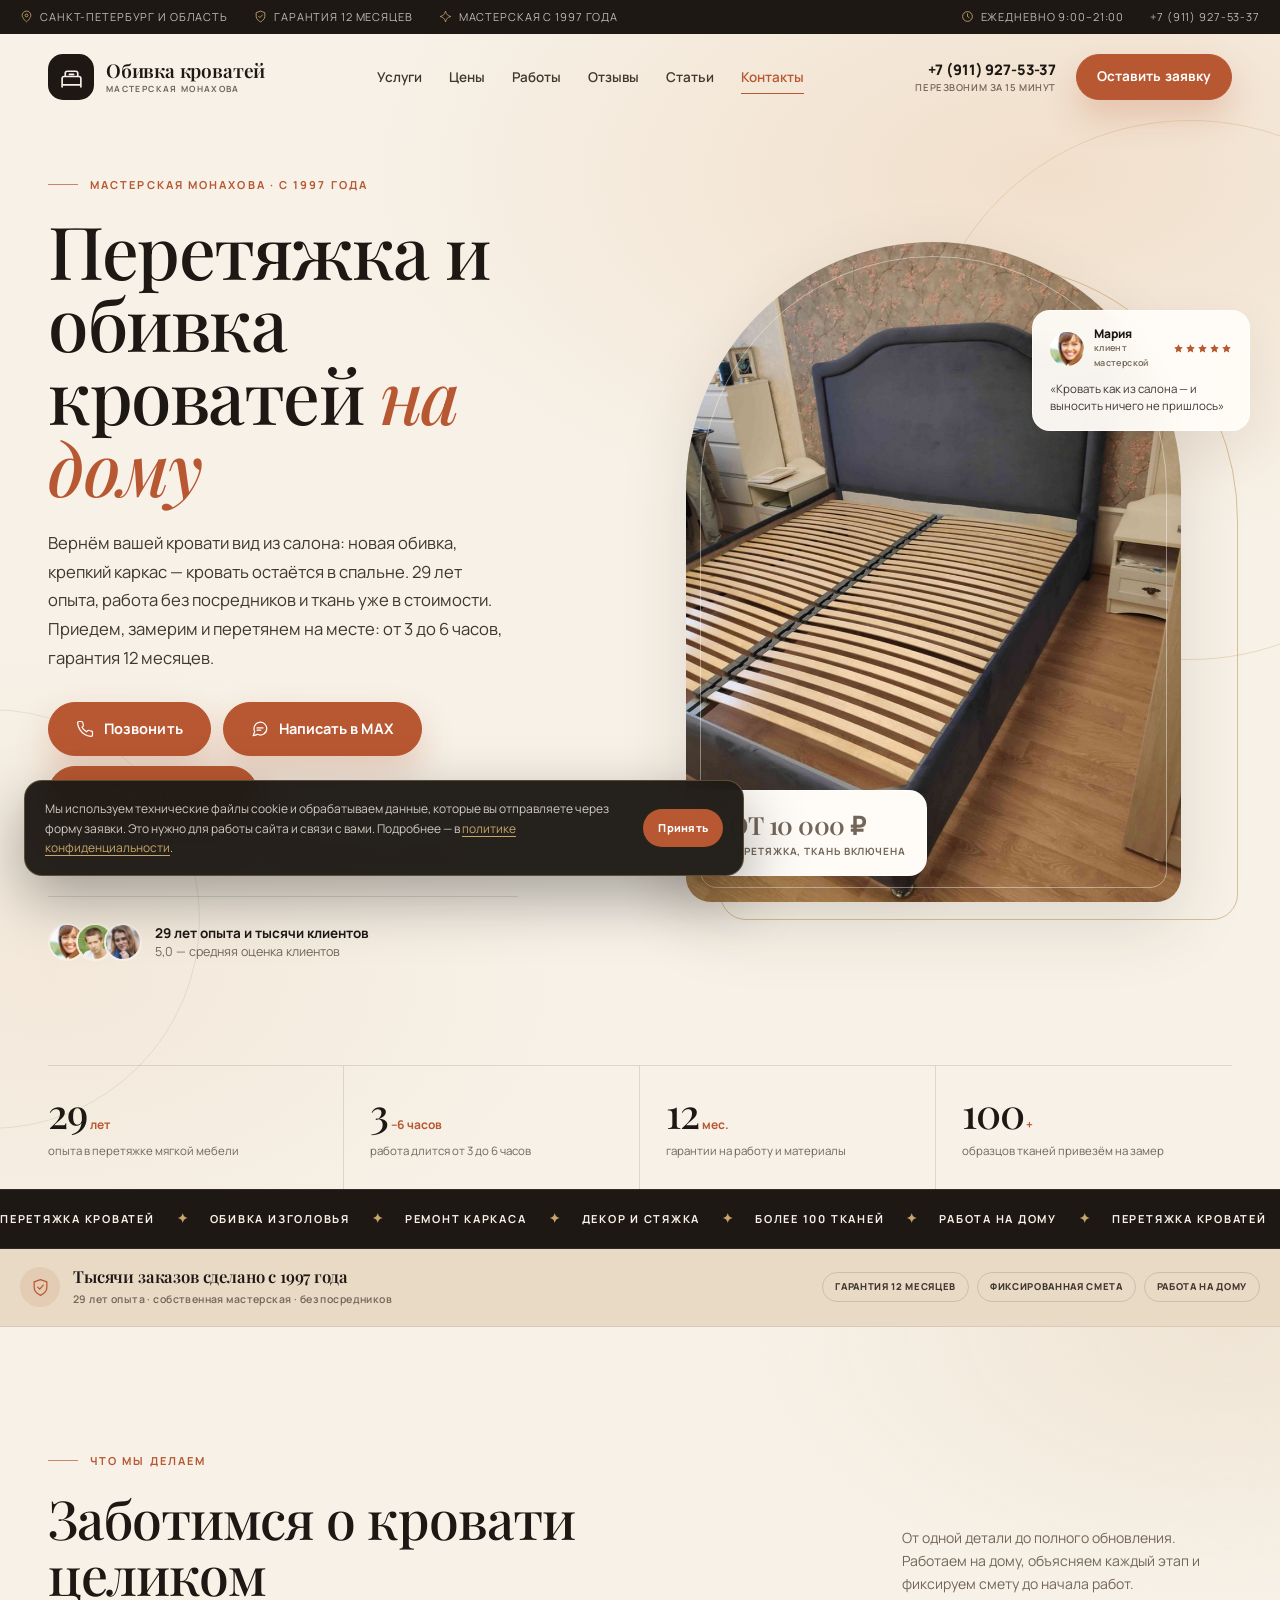
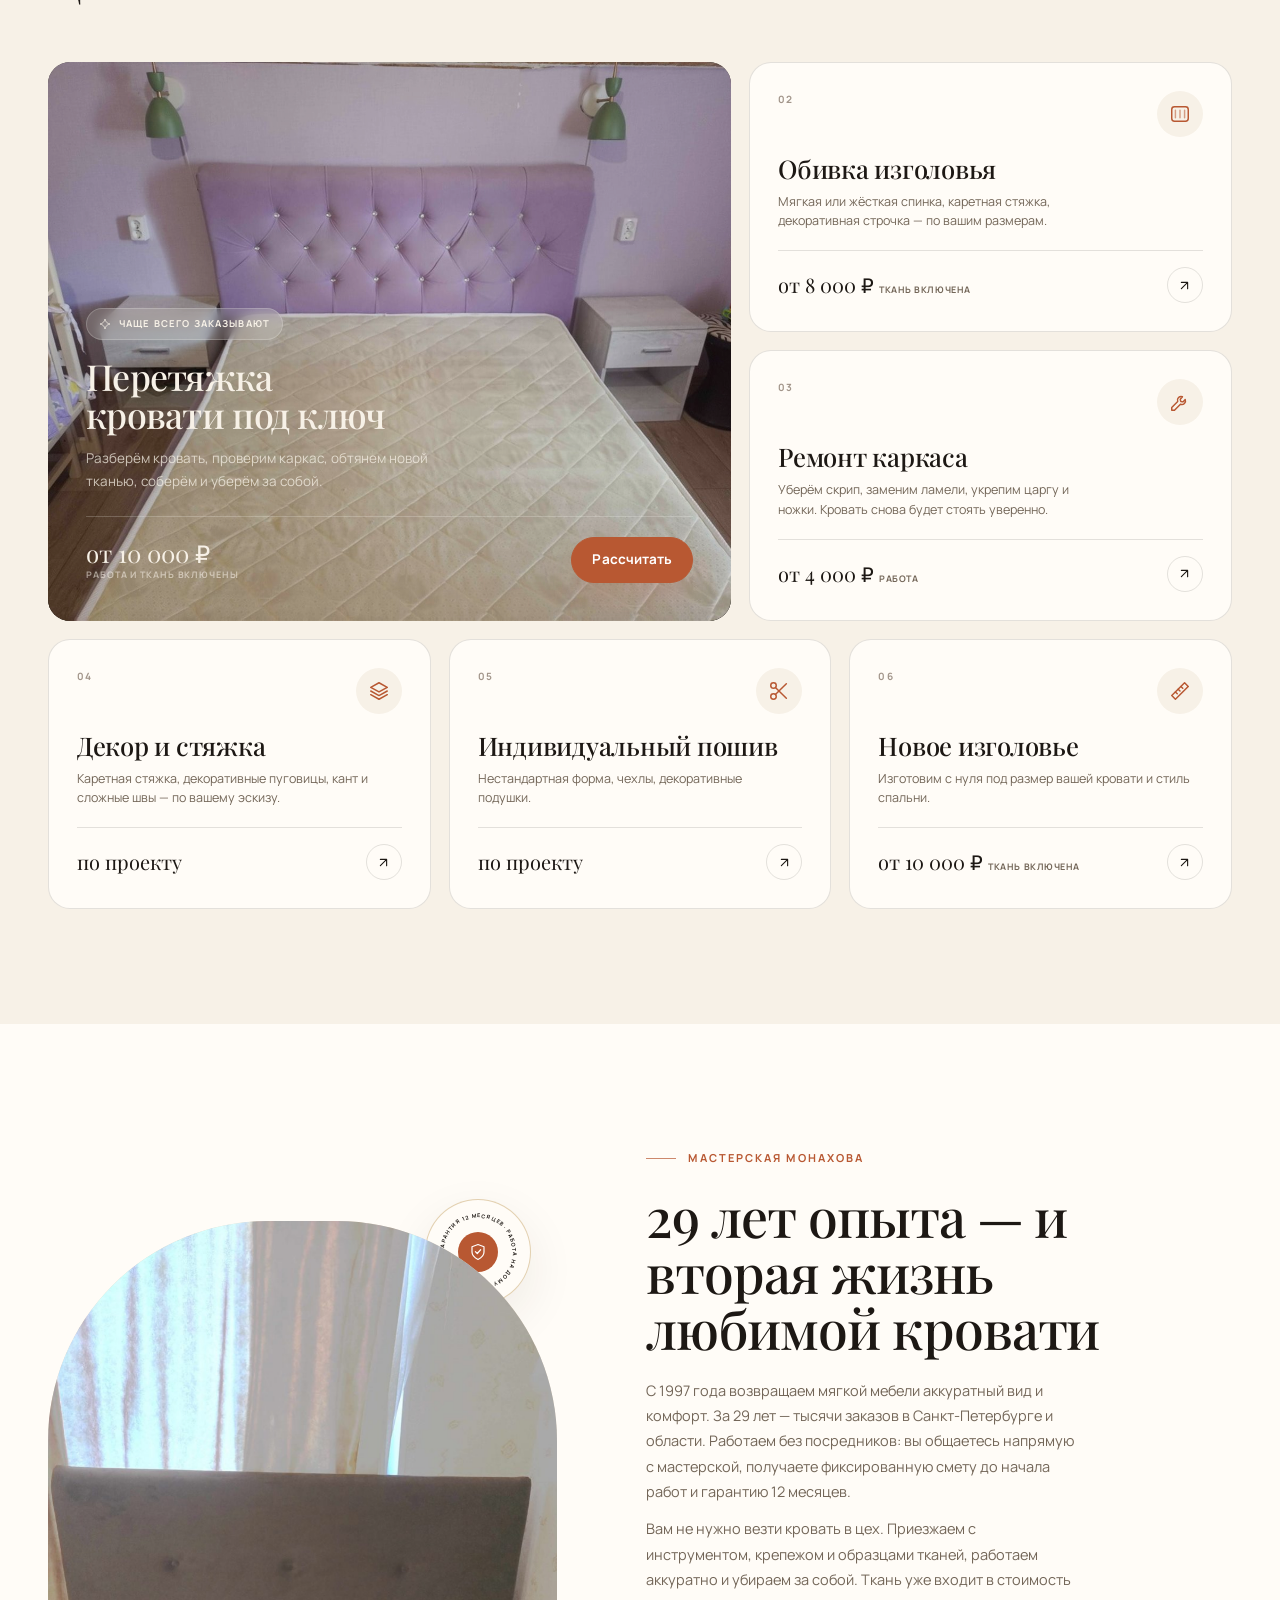
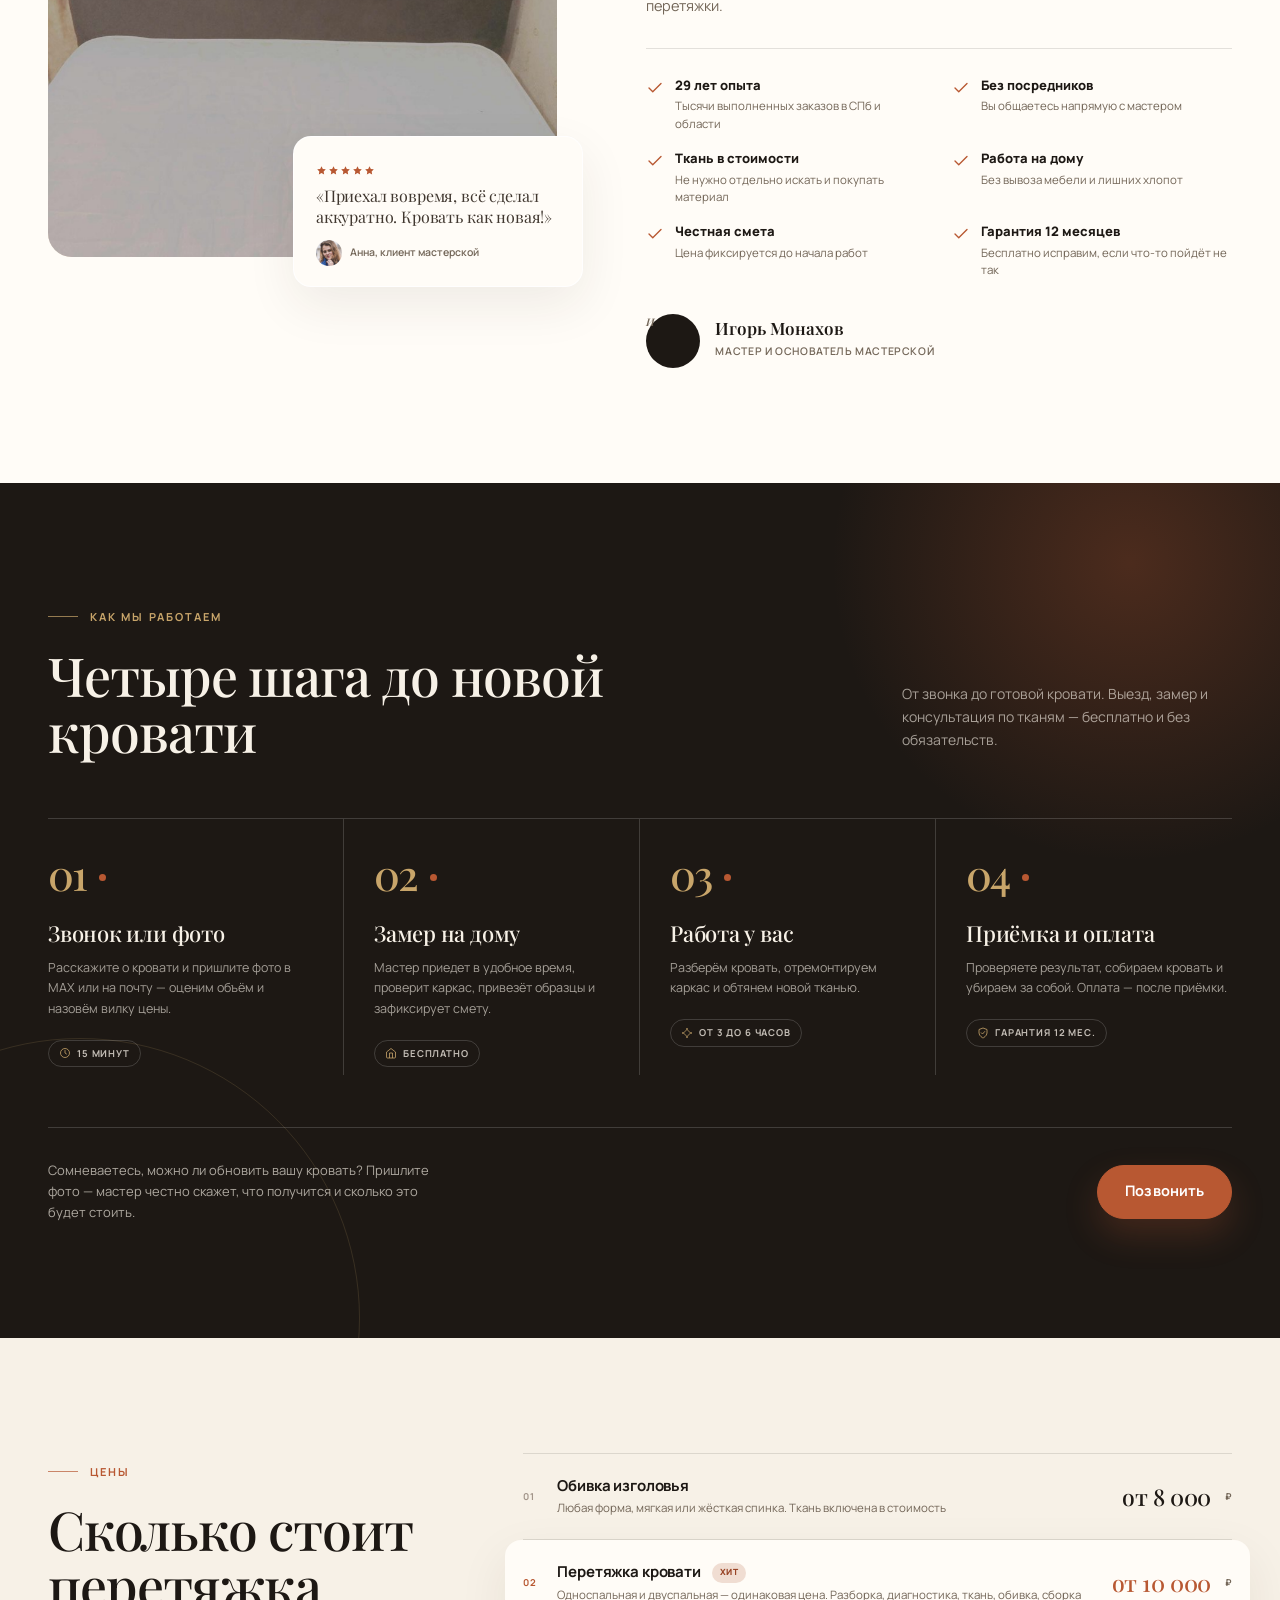
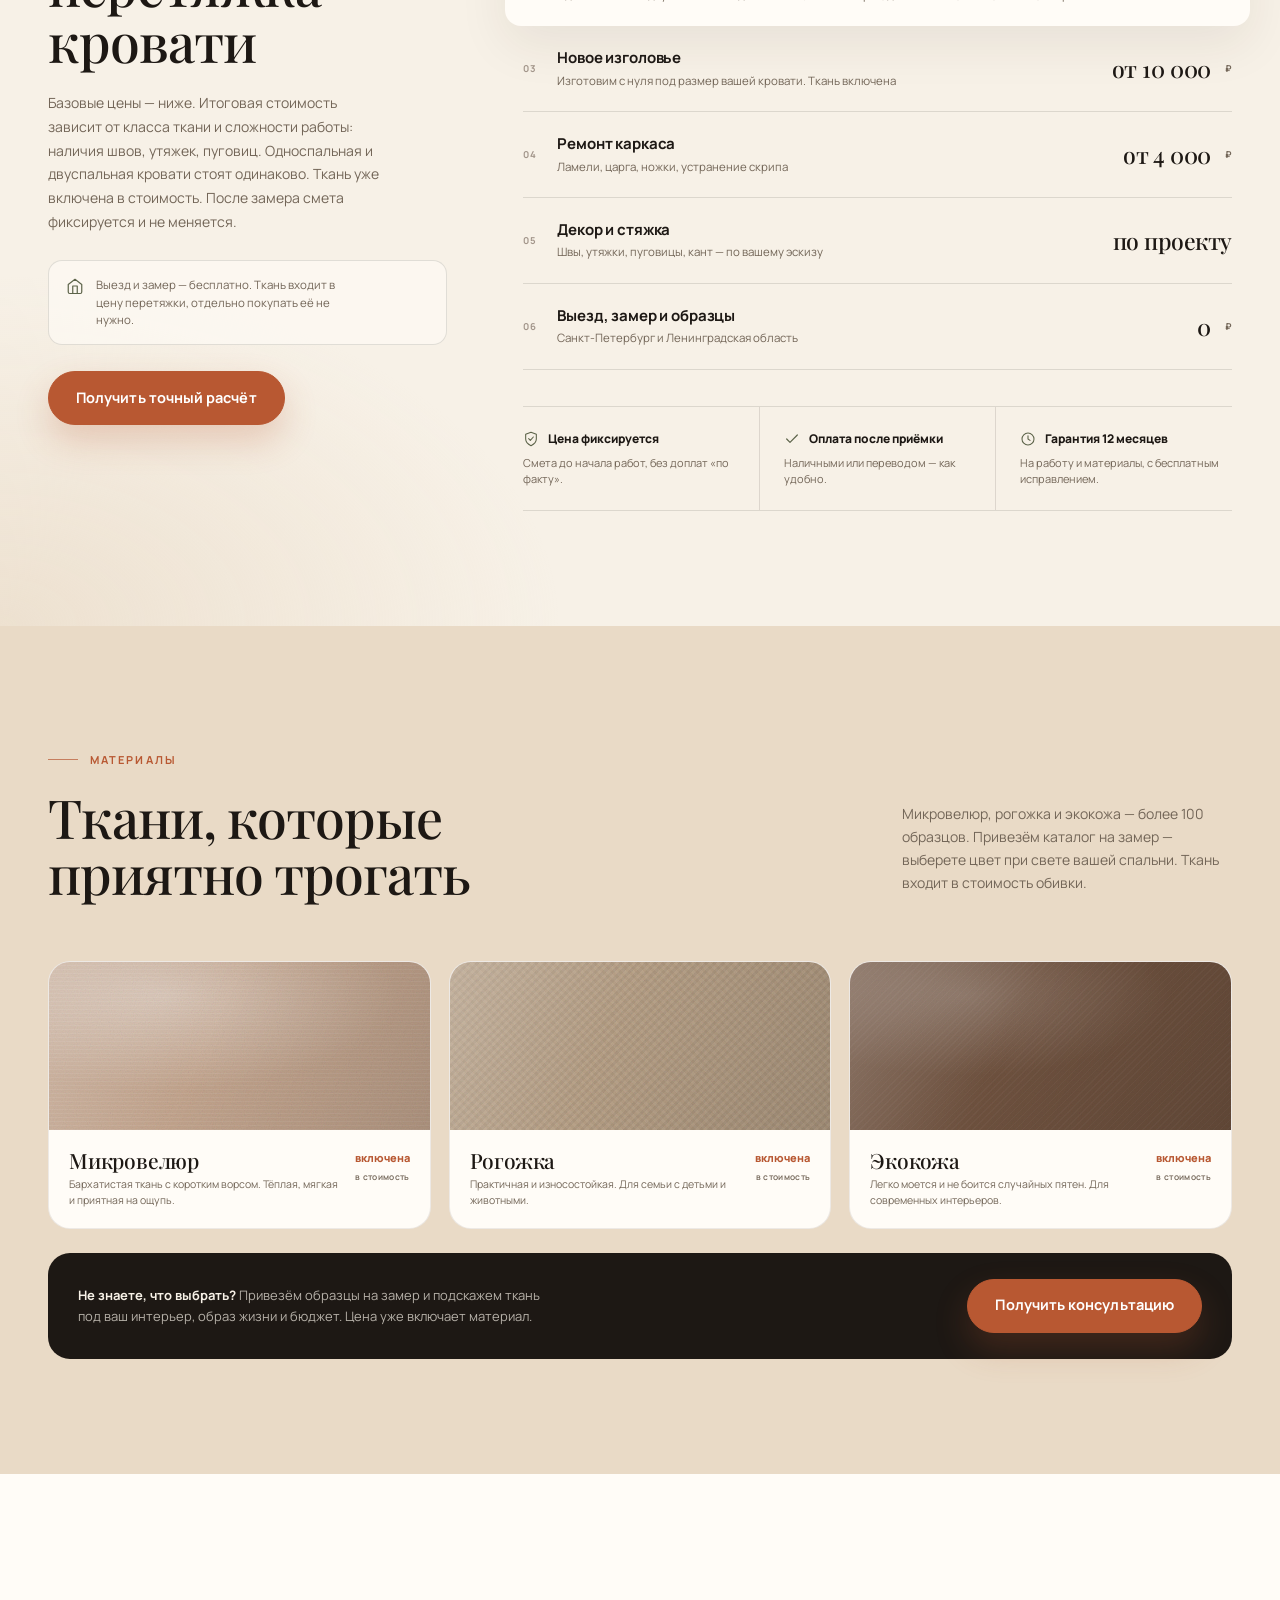
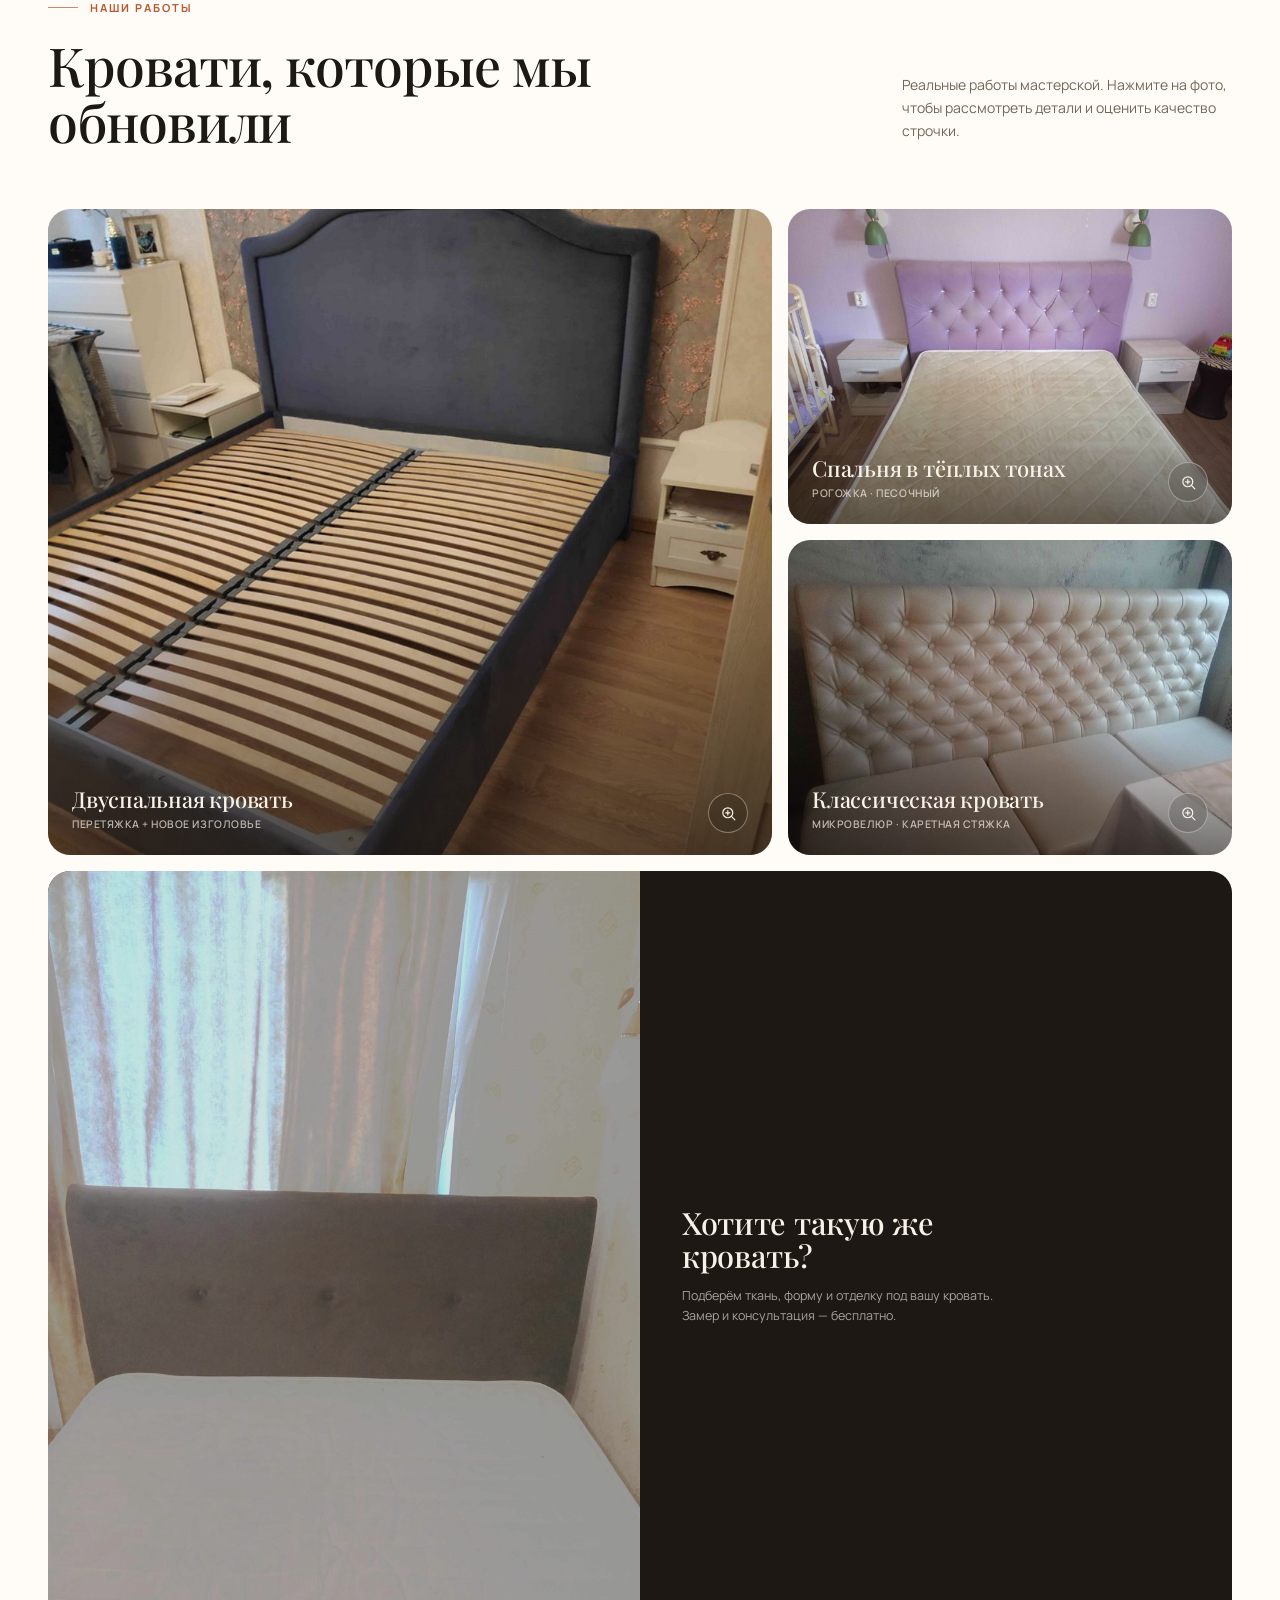
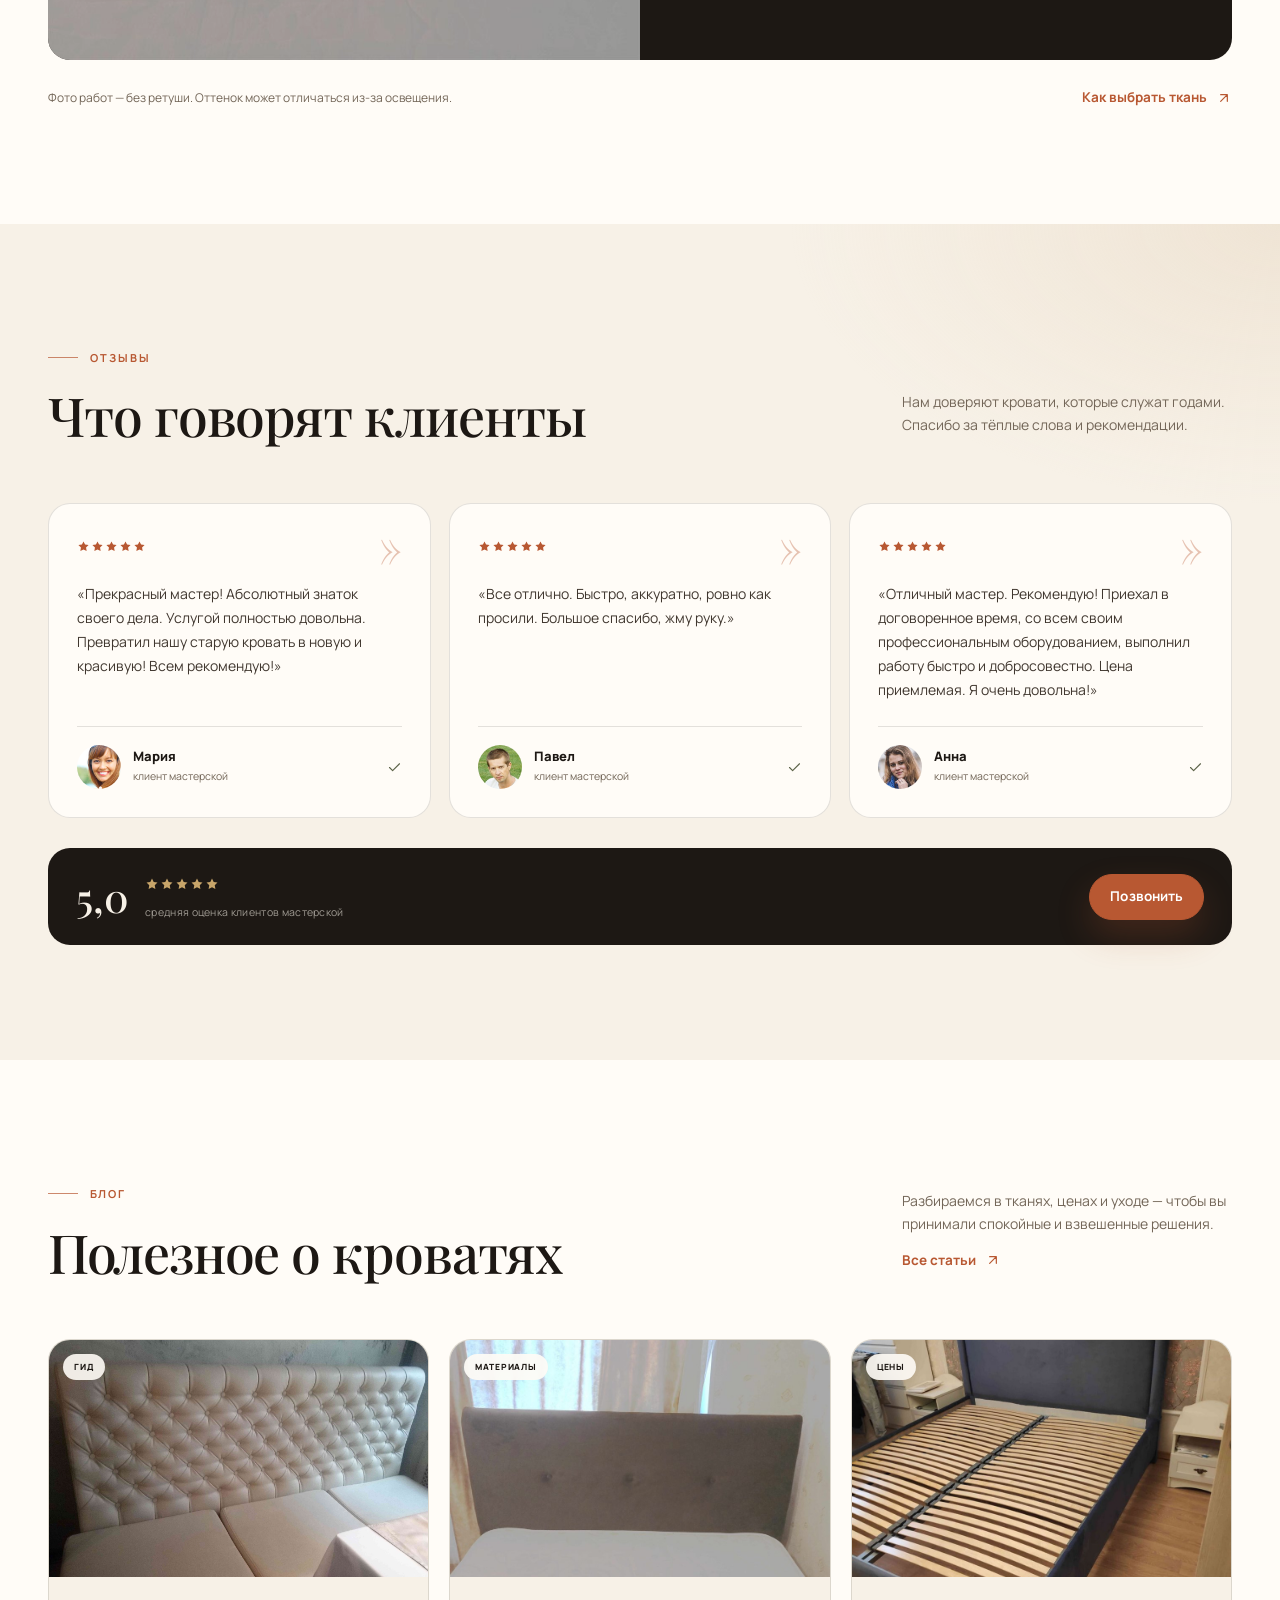
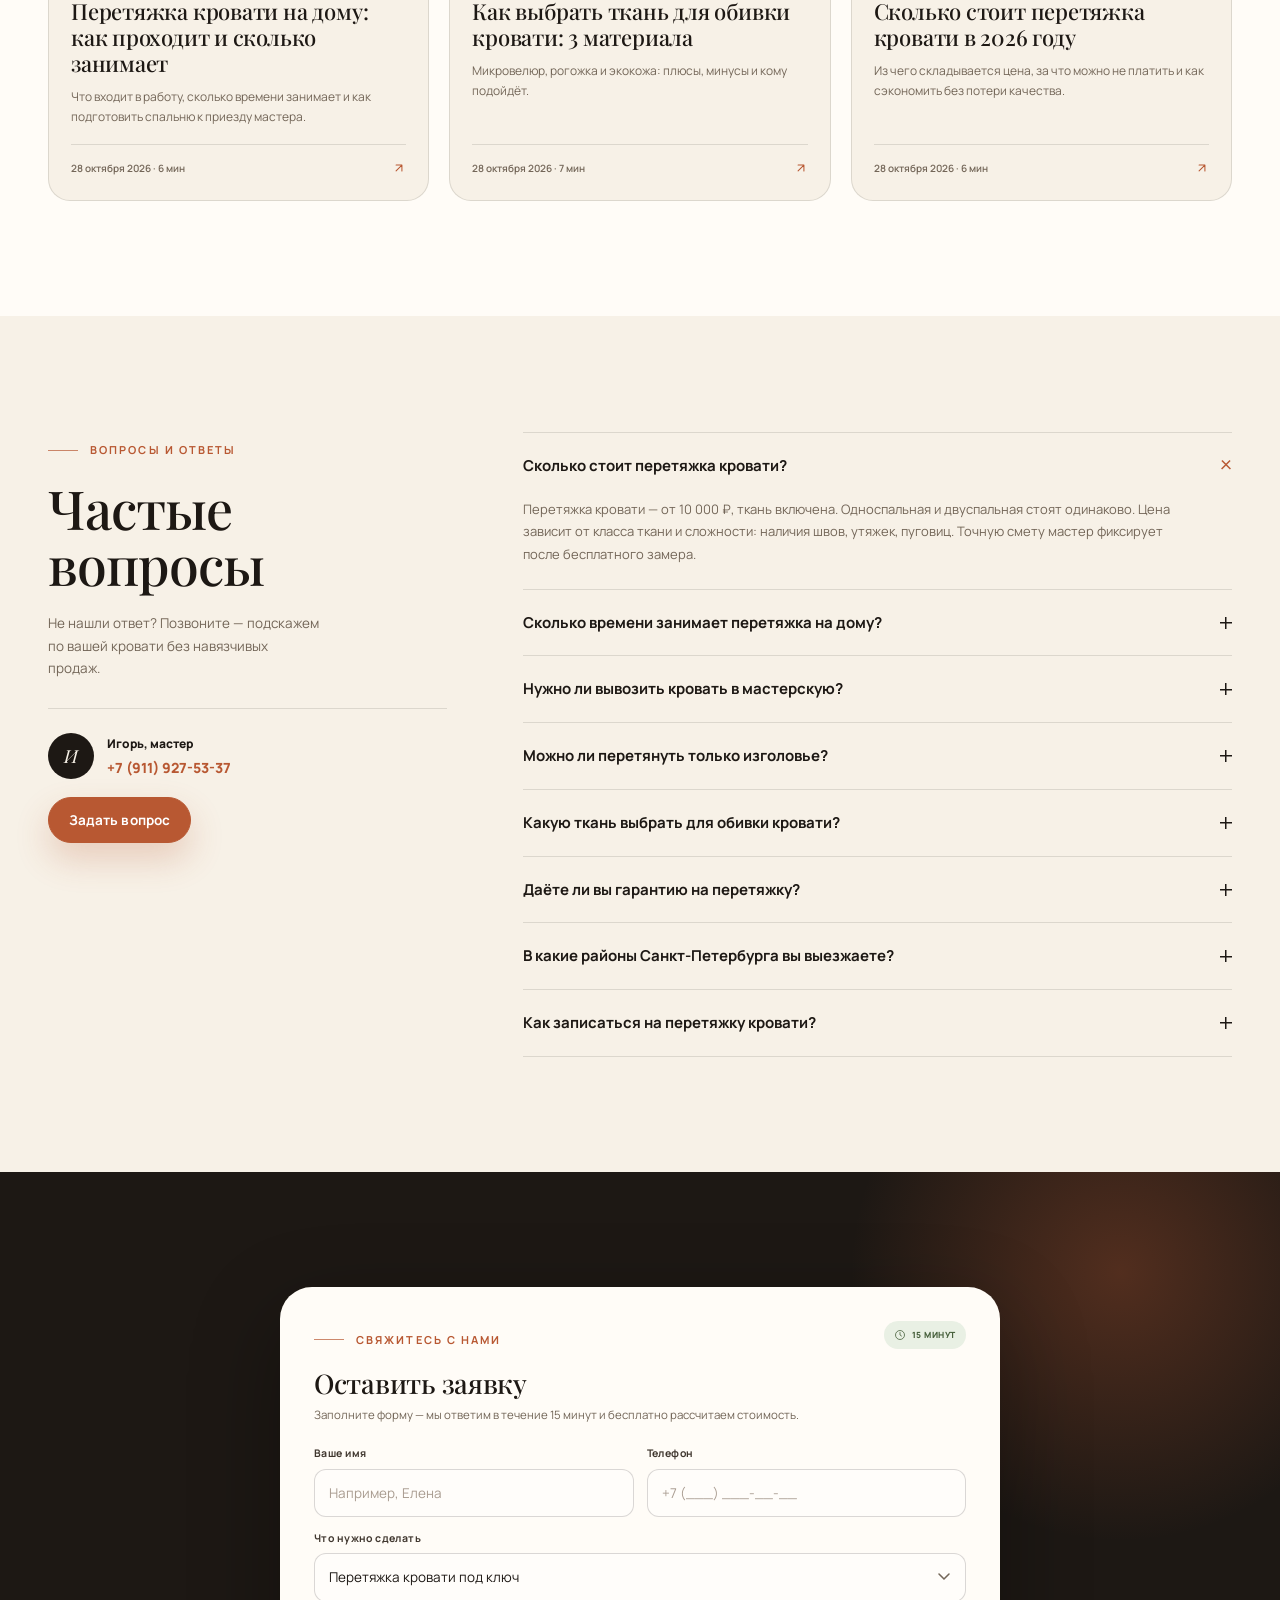
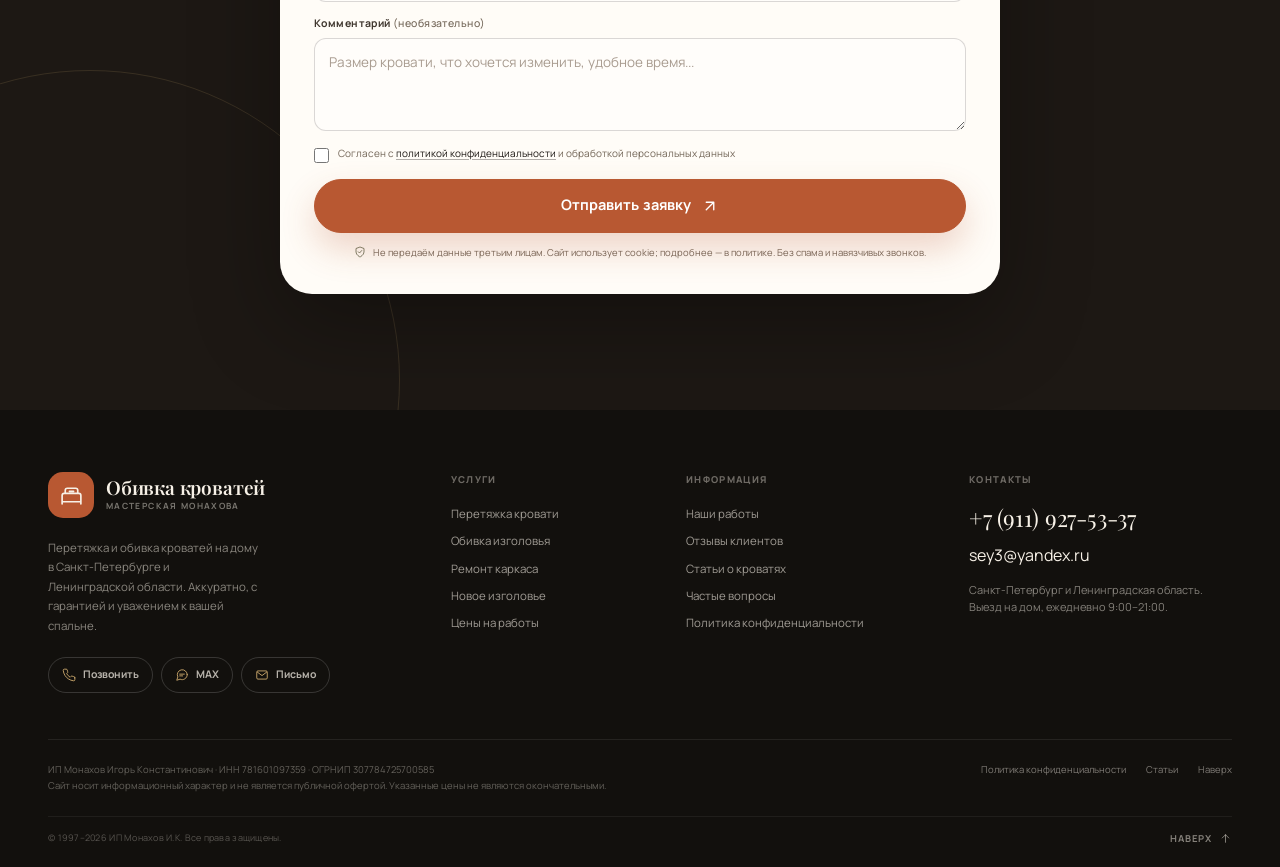
==== commit 8a7e9619: "Unify buttons and remove duplicate lead CTAs" ====
--- a/index.html
+++ b/index.html
@@ -276,10 +276,6 @@
         <p class="hero__lead" data-reveal style="--d:.08s">Вернём вашей кровати вид из салона: новая обивка, крепкий каркас — кровать остаётся в спальне. 29 лет опыта, работа без посредников и ткань уже в стоимости. Приедем, замерим и перетянем на месте: от 3 до 6 часов, гарантия 12 месяцев.</p>
 
         <div class="hero__actions" data-reveal style="--d:.14s">
-          <button class="btn btn--primary" type="button" data-open-lead data-service="Перетяжка кровати">
-            Оставить заявку
-            <svg class="icon arrow" aria-hidden="true"><use href="#i-arrow-up-right"></use></svg>
-          </button>
           <a class="btn btn--outline" href="tel:+79119275337">
             <svg class="icon" aria-hidden="true"><use href="#i-phone"></use></svg>
             Позвонить
@@ -613,8 +609,7 @@
       <div class="process__cta" data-reveal>
         <p>Сомневаетесь, можно ли обновить вашу кровать? Пришлите фото — мастер честно скажет, что получится и сколько это будет стоить.</p>
         <div class="process__cta-actions">
-          <button class="btn btn--primary" type="button" data-open-lead data-service="Перетяжка кровати">Оставить заявку</button>
-          <a class="btn btn--outline" style="color:var(--cream);border-color:rgba(247,241,231,.3)" href="tel:+79119275337">Позвонить</a>
+          <a class="btn btn--outline" href="tel:+79119275337">Позвонить</a>
         </div>
       </div>
     </div>
@@ -795,7 +790,6 @@
         <div class="works__wide-copy">
           <h3>Хотите такую же кровать?</h3>
           <p>Подберём ткань, форму и отделку под вашу кровать. Замер и консультация — бесплатно.</p>
-          <button class="btn btn--primary" type="button" data-open-lead data-service="Перетяжка кровати">Оставить заявку</button>
         </div>
       </div>
 
@@ -869,8 +863,7 @@
           </div>
         </div>
         <div class="reviews__bottom-actions">
-          <button class="btn btn--light btn--sm" type="button" data-open-lead data-service="Перетяжка кровати">Оставить заявку</button>
-          <a class="btn btn--outline btn--sm" style="color:var(--cream);border-color:rgba(247,241,231,.3)" href="tel:+79119275337">Позвонить</a>
+          <a class="btn btn--outline btn--sm" href="tel:+79119275337">Позвонить</a>
         </div>
       </div>
     </div>
@@ -1109,7 +1102,6 @@
           <a class="footer__phone" href="tel:+79119275337">+7 (911) 927-53-37</a>
           <a href="mailto:sey3@yandex.ru">sey3@yandex.ru</a>
           <p>Санкт-Петербург и Ленинградская область.<br>Выезд на дом, ежедневно 9:00–21:00.</p>
-          <button class="btn btn--primary btn--sm" type="button" data-open-lead data-service="Перетяжка кровати">Оставить заявку</button>
         </div>
       </div>
     </div>
--- a/assets/css/style.css
+++ b/assets/css/style.css
@@ -286,13 +286,16 @@
   min-height: 54px;
   padding: 0 27px;
   border-radius: 999px;
-  border: 1px solid transparent;
+  border: 1px solid var(--clay);
+  background: var(--clay);
+  color: #fff;
   font-family: var(--font-body);
   font-size: 14.5px;
   font-weight: 700;
   line-height: 1.15;
   letter-spacing: 0.005em;
   white-space: nowrap;
+  box-shadow: var(--shadow-clay);
   transition: transform 0.3s var(--ease), background-color 0.3s, color 0.3s,
     border-color 0.3s, box-shadow 0.3s;
 }
@@ -305,65 +308,13 @@
 
 .btn:hover {
   transform: translateY(-2px);
+  background: var(--clay-deep);
+  border-color: var(--clay-deep);
+  box-shadow: 0 20px 40px rgba(151, 66, 36, 0.3);
 }
 
 .btn:active {
   transform: translateY(0);
-}
-
-.btn--primary {
-  background: var(--clay);
-  color: #fff;
-  box-shadow: var(--shadow-clay);
-}
-
-.btn--primary:hover {
-  background: var(--clay-deep);
-  box-shadow: 0 20px 40px rgba(151, 66, 36, 0.3);
-}
-
-.btn--dark {
-  background: var(--ink);
-  color: var(--cream);
-  box-shadow: 0 14px 30px rgba(29, 24, 20, 0.18);
-}
-
-.btn--dark:hover {
-  background: #0f0c0a;
-}
-
-.btn--outline {
-  background: transparent;
-  color: var(--ink);
-  border-color: rgba(29, 24, 20, 0.26);
-}
-
-.btn--outline:hover {
-  border-color: var(--ink);
-  background: rgba(29, 24, 20, 0.04);
-}
-
-.btn--light {
-  background: var(--cream);
-  color: var(--ink);
-}
-
-.btn--light:hover {
-  background: #fff;
-}
-
-.btn--ghost {
-  min-height: 46px;
-  padding: 0 6px;
-  color: var(--ink-soft);
-  border-bottom: 1px solid rgba(29, 24, 20, 0.24);
-  border-radius: 0;
-}
-
-.btn--ghost:hover {
-  color: var(--clay);
-  border-color: var(--clay);
-  transform: none;
 }
 
 .btn--sm {
@@ -4350,10 +4301,6 @@
     flex: 1 1 100%;
   }
 
-  .hero__actions .btn--ghost {
-    min-height: 38px;
-  }
-
   .hero__meta {
     gap: 8px 16px;
     font-size: 11px;
@@ -4767,10 +4714,6 @@
 
   .hero__actions .btn {
     width: 100%;
-  }
-
-  .hero__actions .btn--ghost {
-    width: auto;
   }
 
   .stat__value {
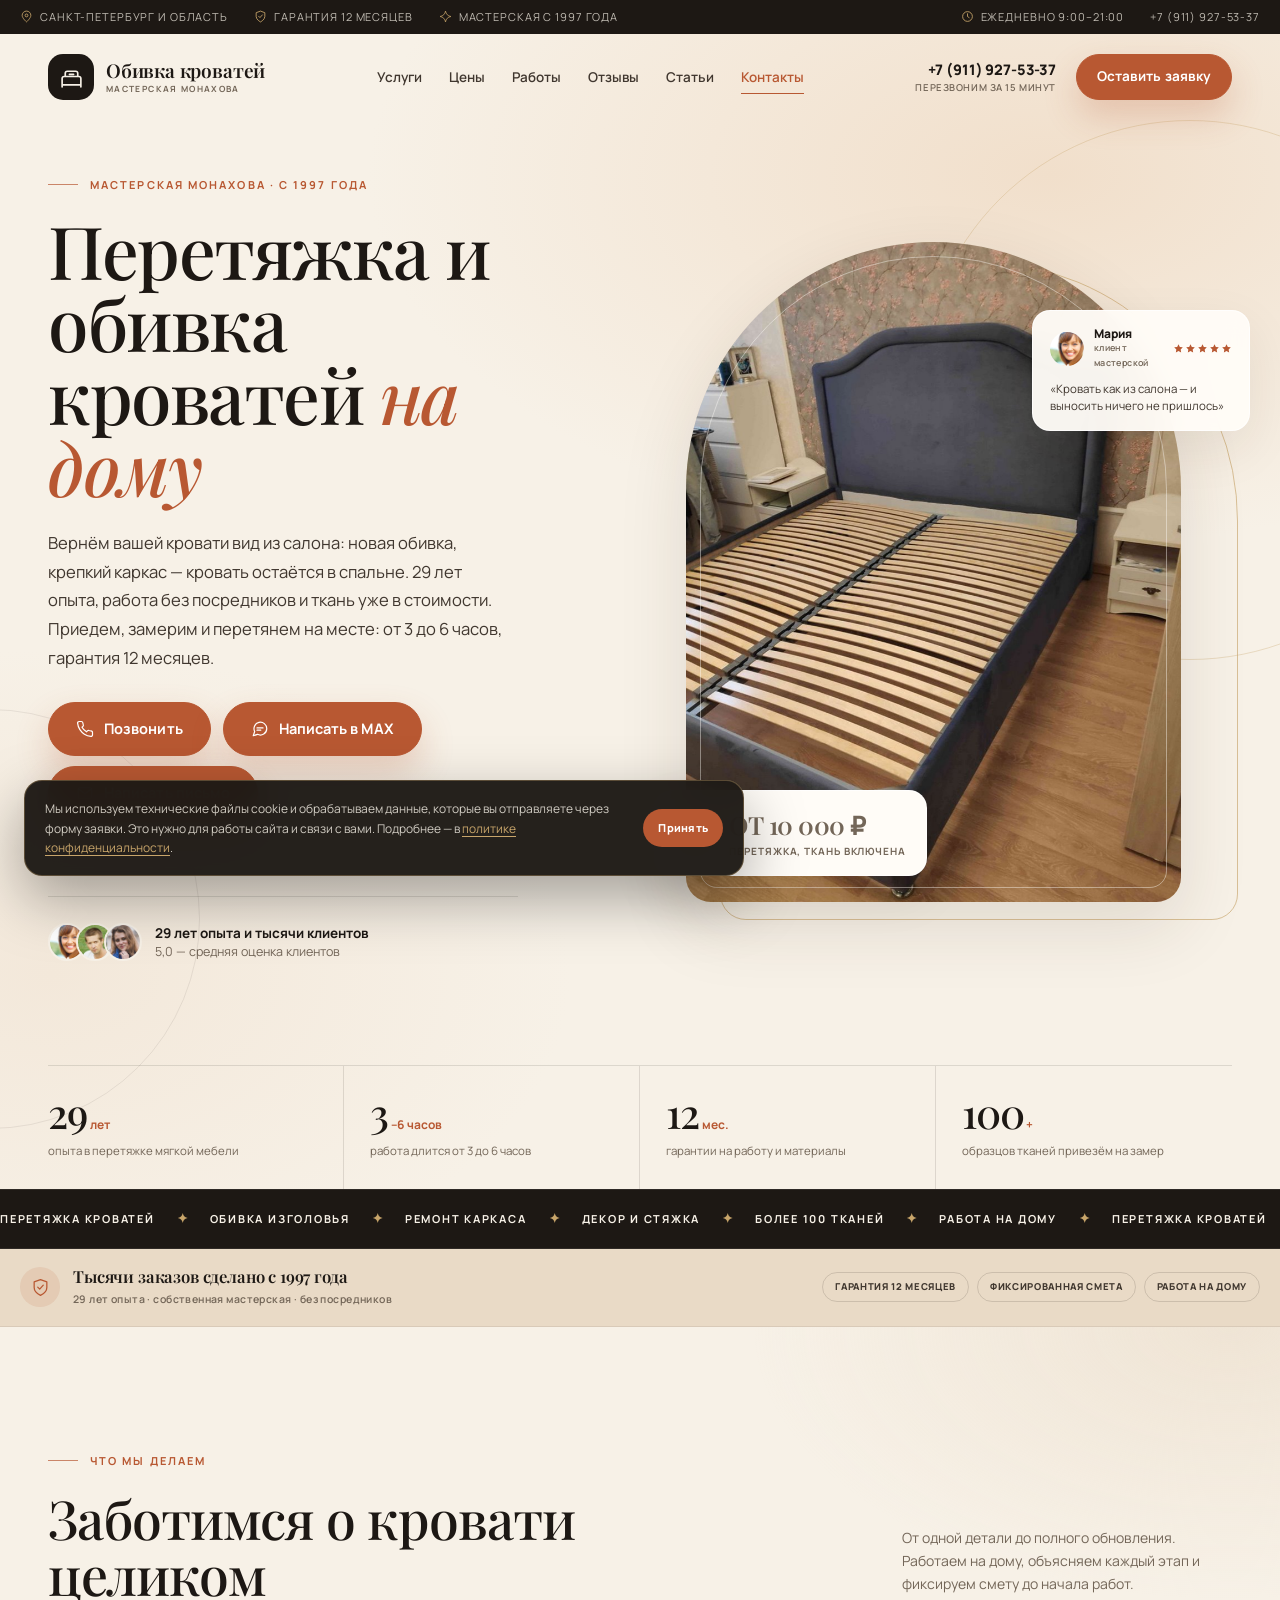
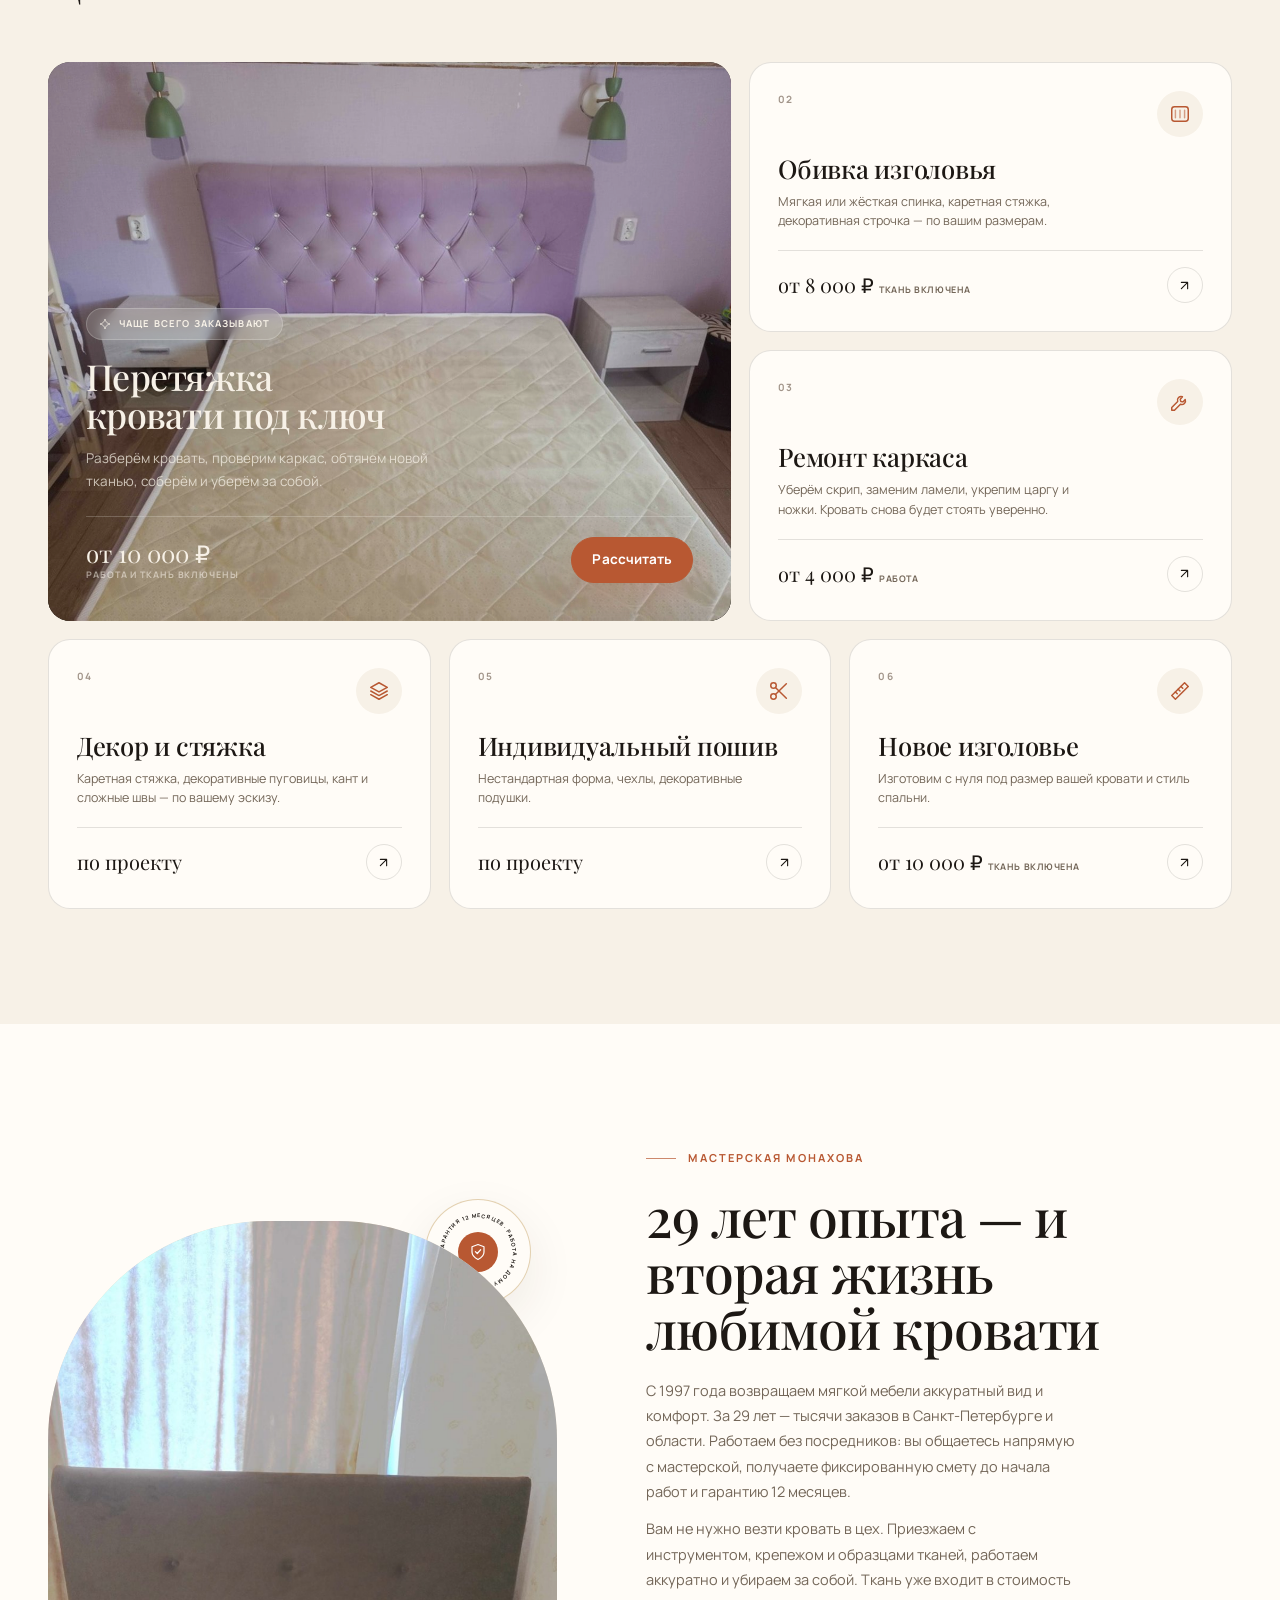
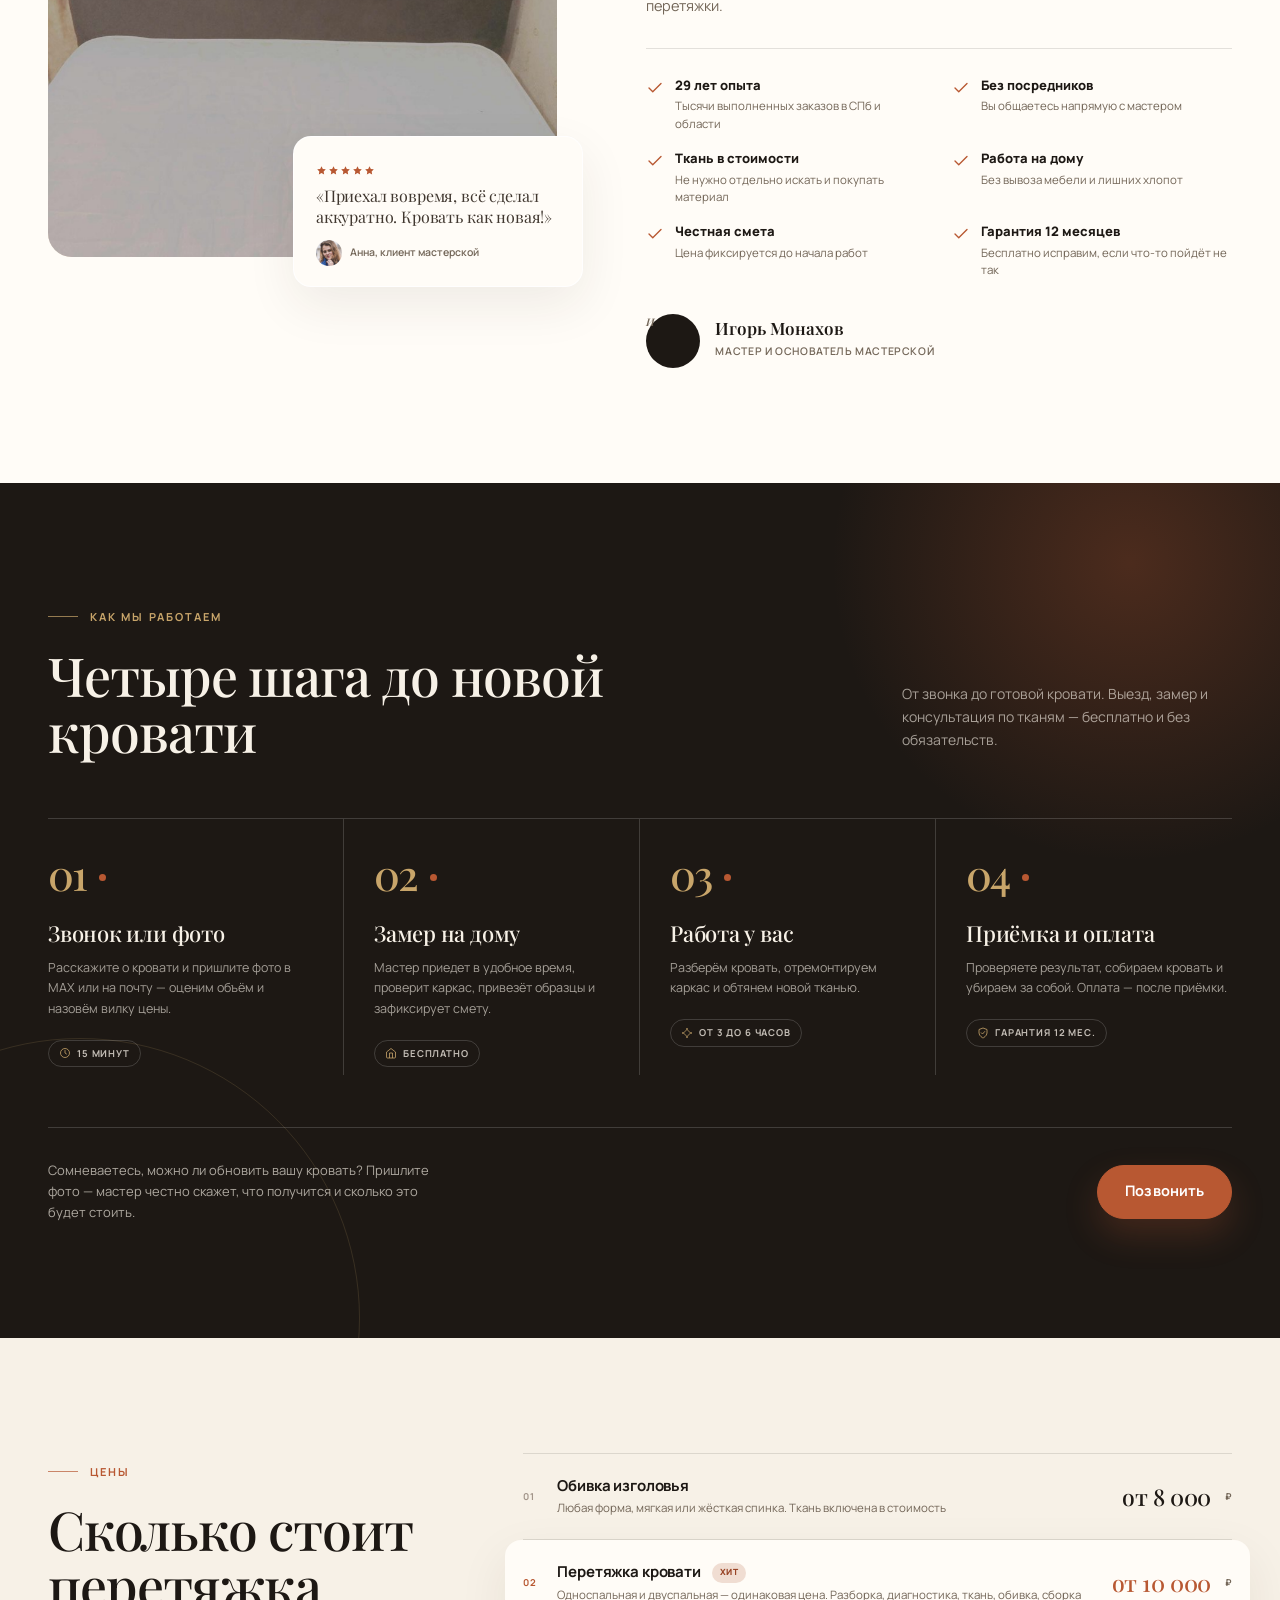
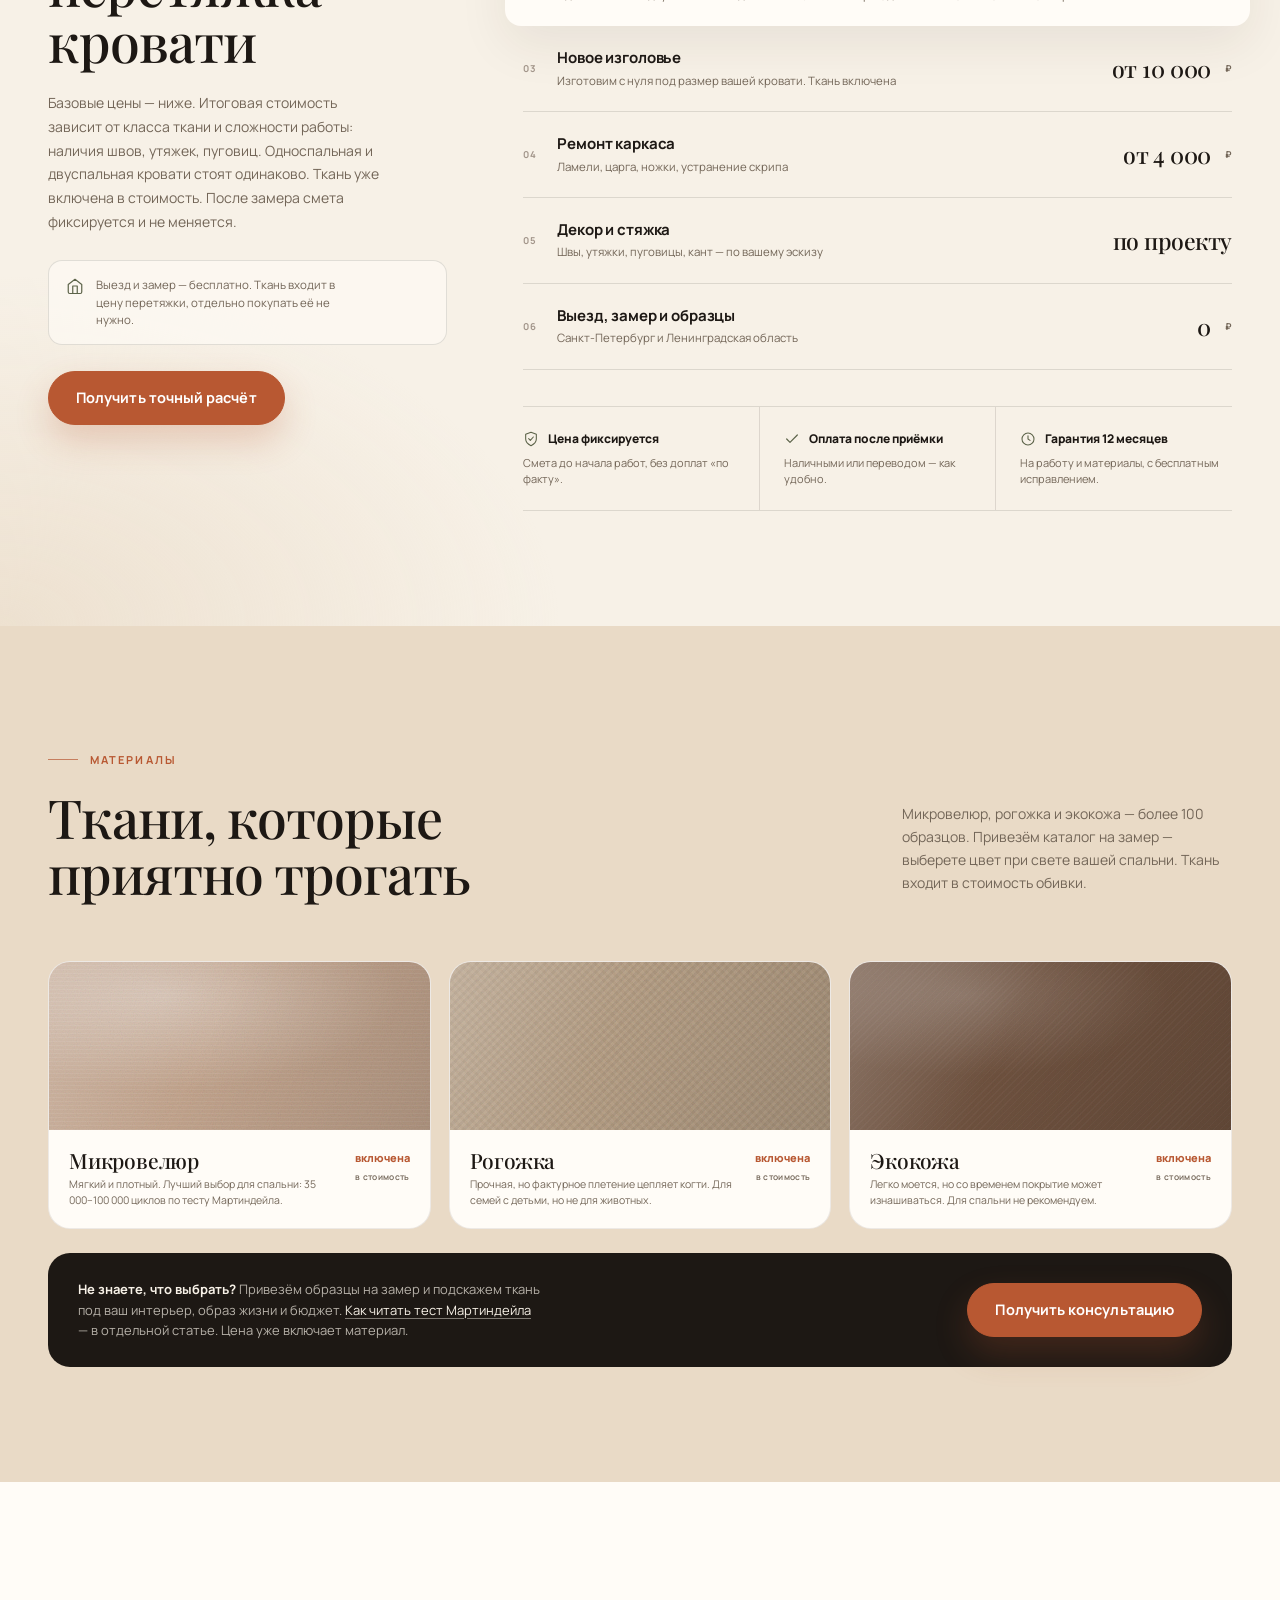
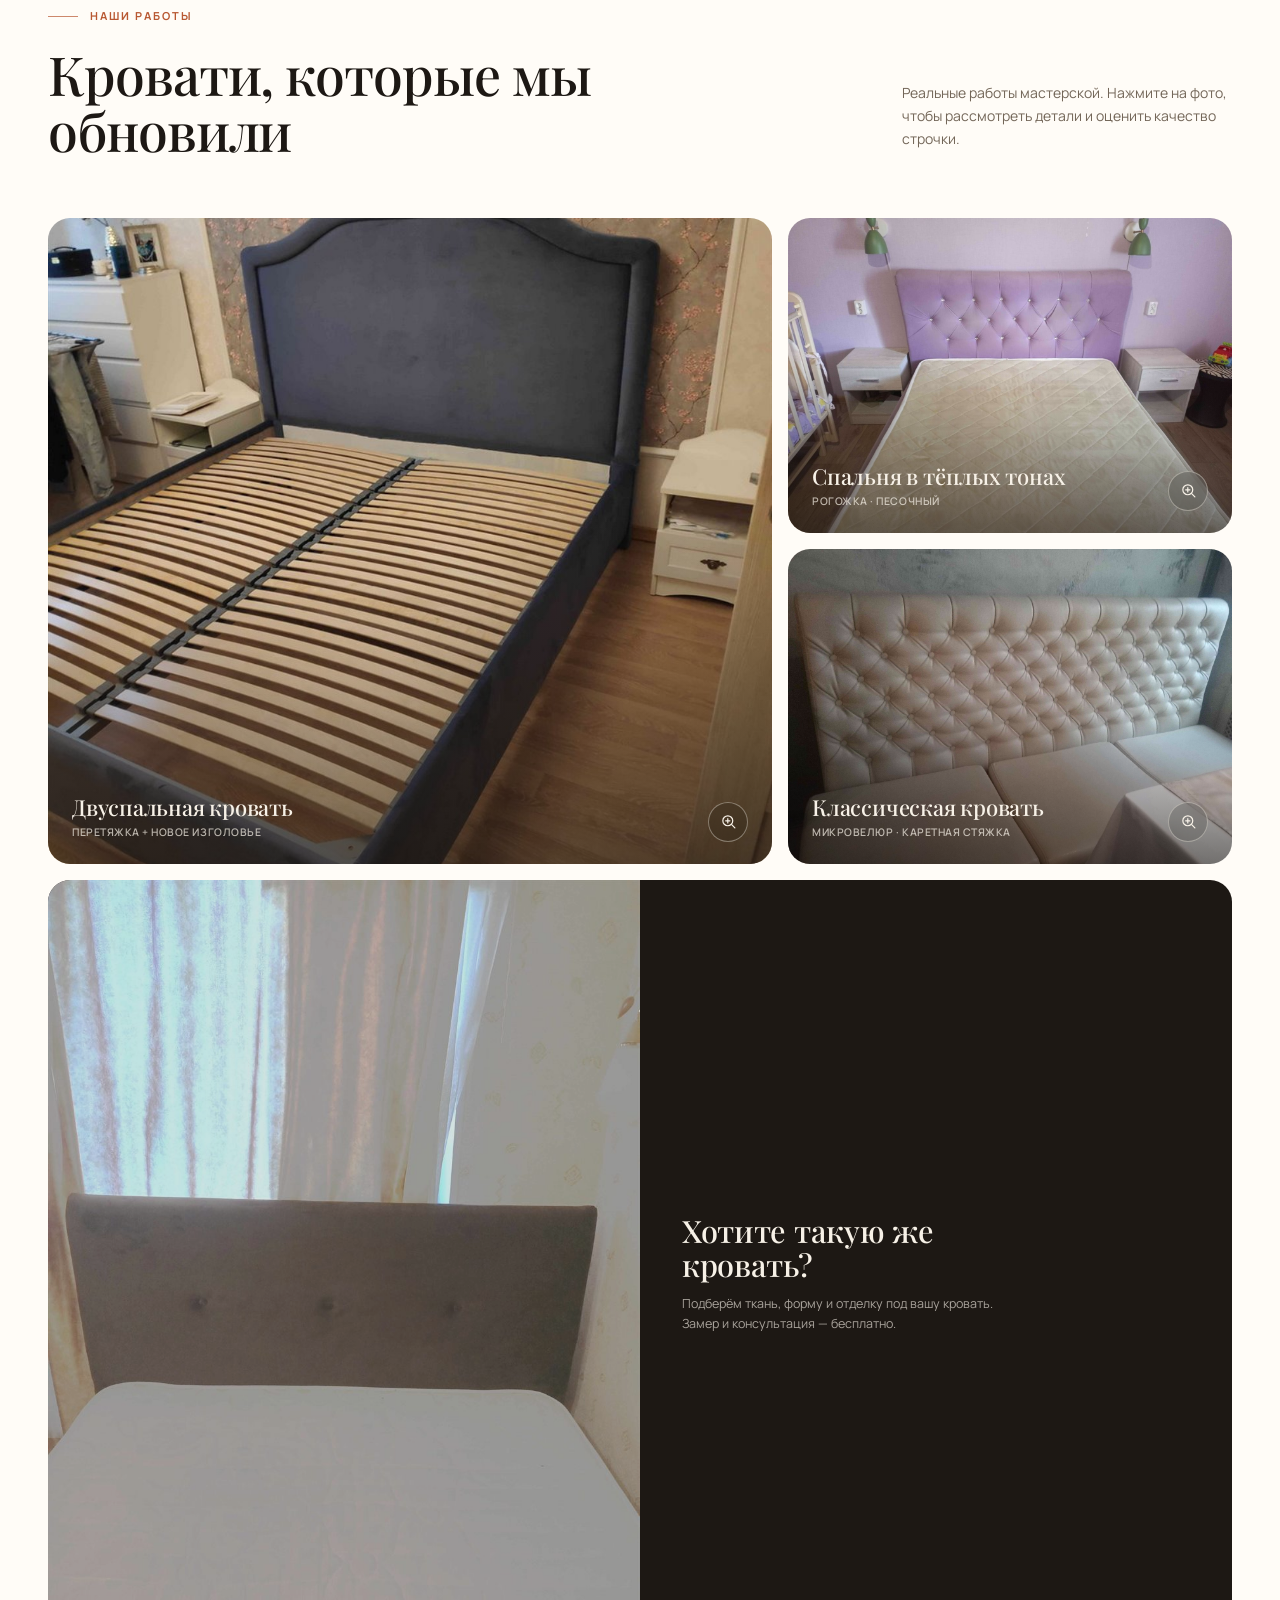
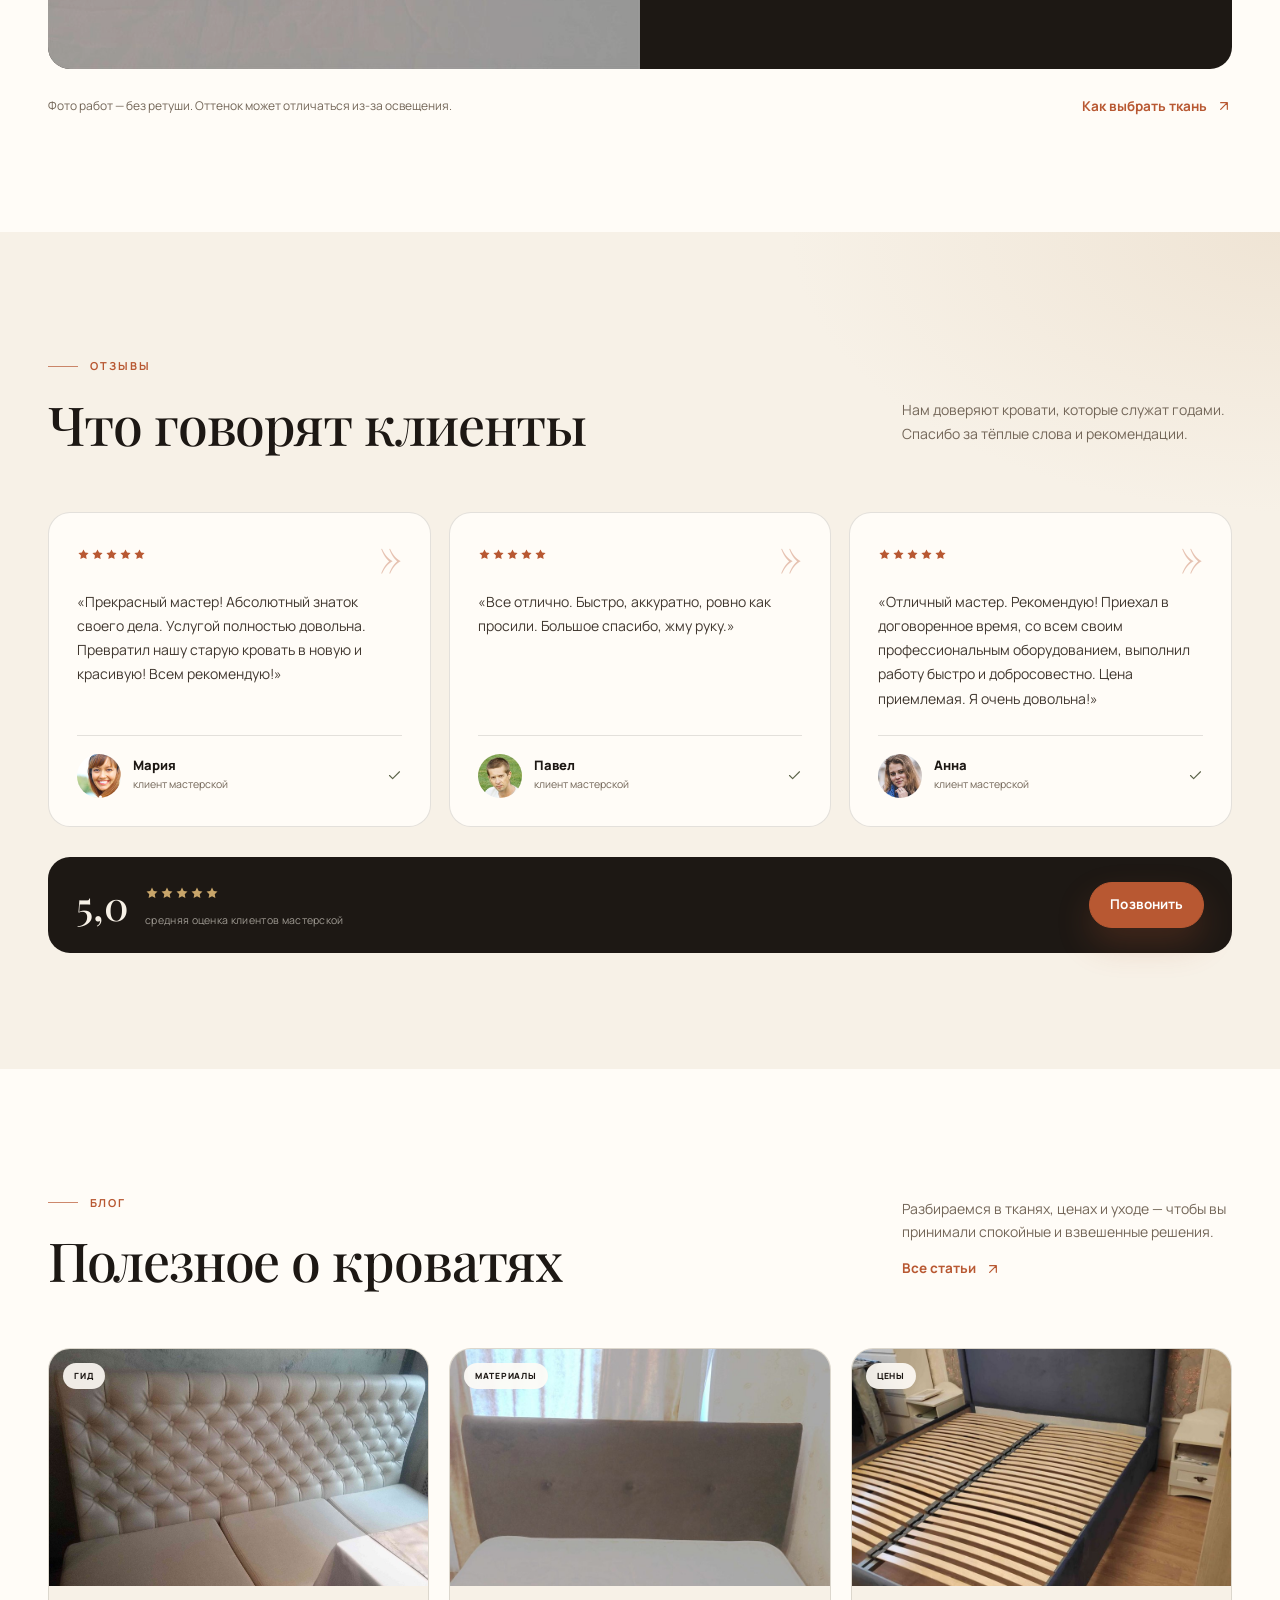
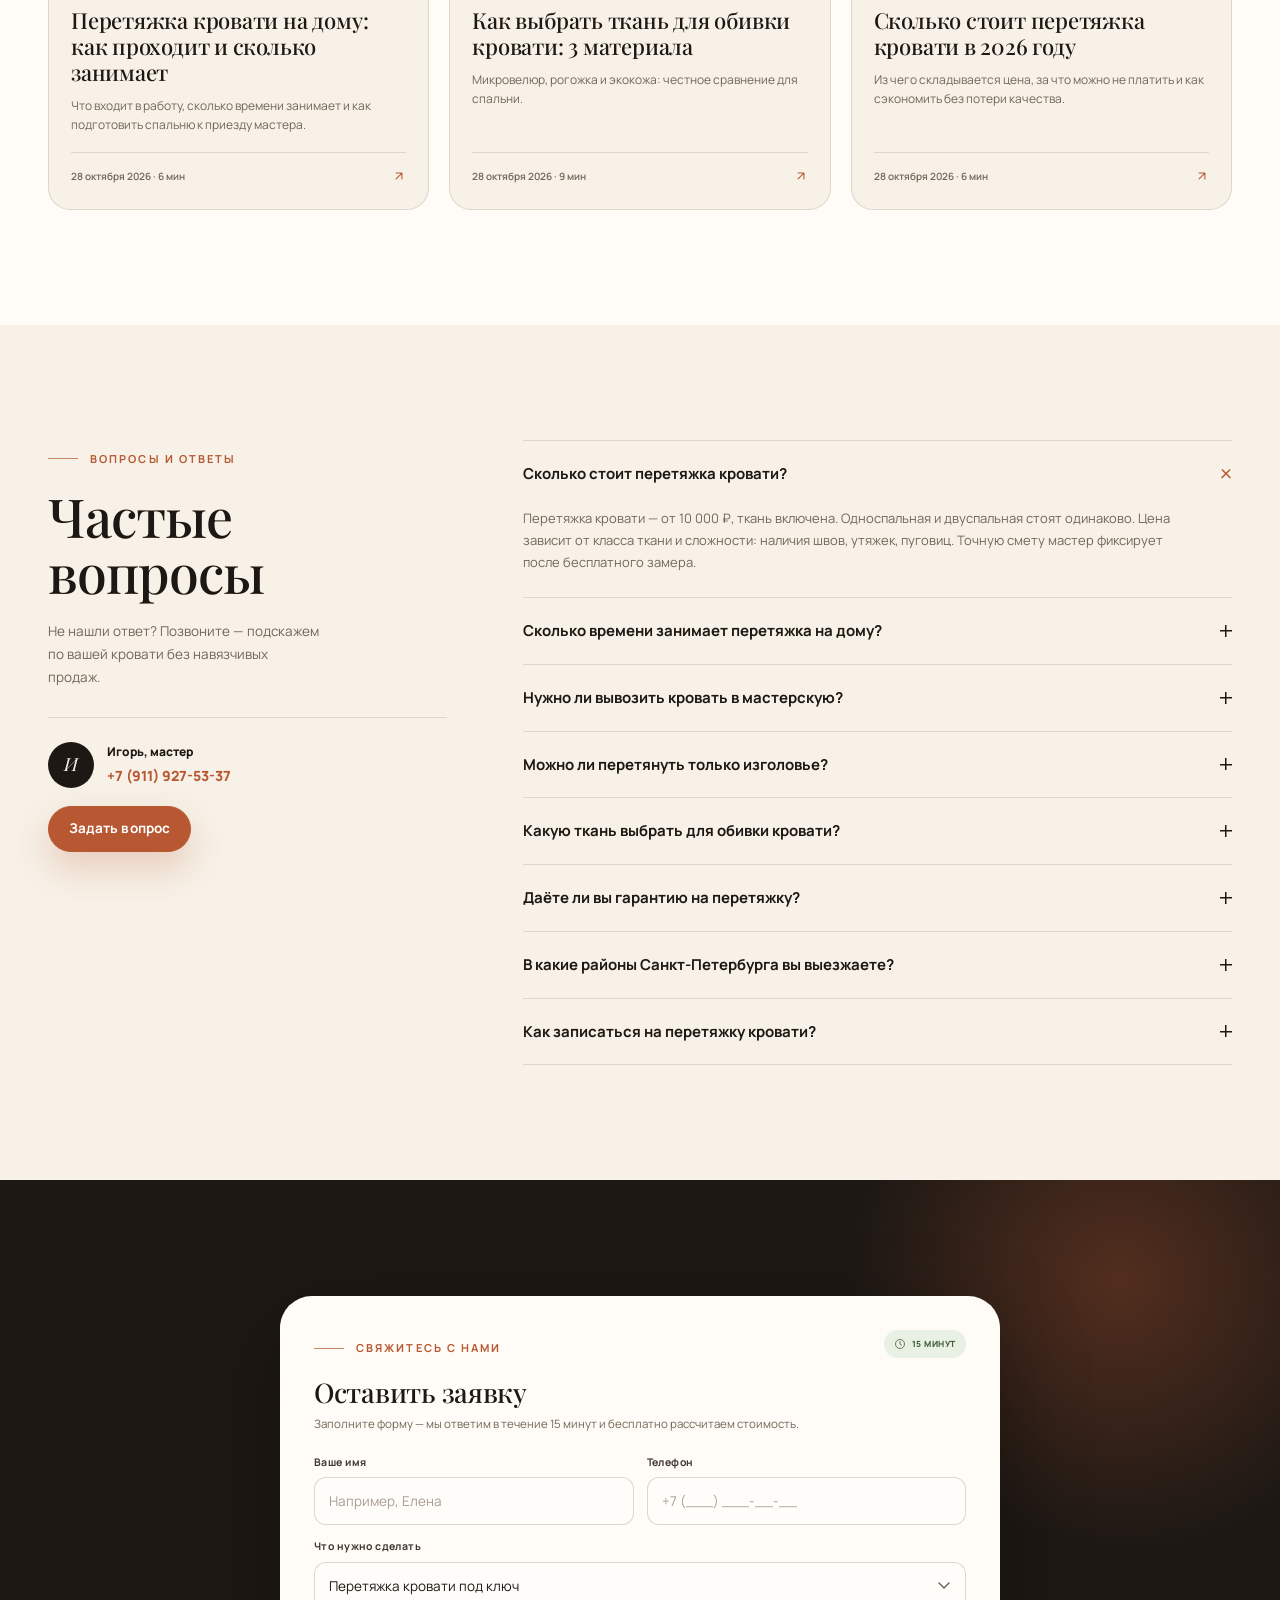
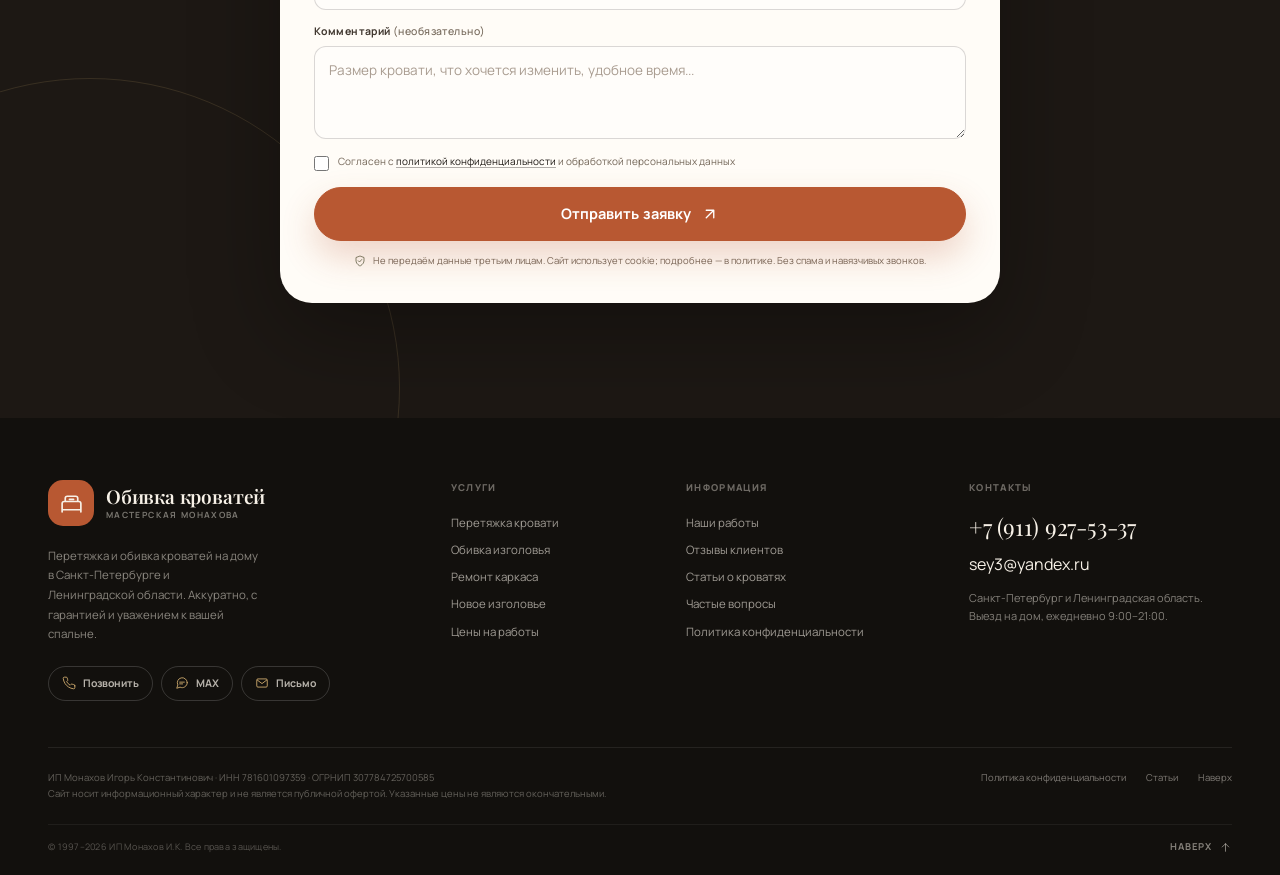
==== commit 5d37aa19: "Add Martindale guide and correct fabric recommendations" ====
--- a/index.html
+++ b/index.html
@@ -115,7 +115,7 @@
         "name": "Какую ткань выбрать для обивки кровати?",
         "acceptedAnswer": {
           "@type": "Answer",
-          "text": "Для спальни хорошо подходят микровелюр, рогожка и экокожа. Микровелюр мягкий и доступный, рогожка практична и долговечна, экокожа легко моется. Мы привезём более 100 образцов на замер и поможем выбрать под интерьер и бюджет."
+          "text": "Для спальни лучший выбор — плотный микровелюр: он мягкий, хорошо выглядит и выдерживает ежедневную нагрузку. Рогожка прочная, но не подходит для дома с животными: когти цепляют фактурное плетение. Экокожа легко моется, но со временем покрытие может истираться и отслаиваться, поэтому как основной материал для спальни мы её не рекомендуем. Привезём более 100 образцов на замер и поможем выбрать под интерьер, образ жизни и бюджет."
         }
       },
       {
@@ -717,28 +717,28 @@
         <article class="fabric fabric--micro" data-reveal style="--d:.02s">
           <div class="fabric__swatch" role="img" aria-label="Образец микровелюра мягкого бежевого оттенка"></div>
           <div class="fabric__body">
-            <div><h3>Микровелюр</h3><p>Бархатистая ткань с коротким ворсом. Тёплая, мягкая и приятная на ощупь.</p></div>
+            <div><h3>Микровелюр</h3><p>Мягкий и плотный. Лучший выбор для спальни: 35 000–100 000 циклов по тесту Мартиндейла.</p></div>
             <div class="fabric__price">включена<small>в стоимость</small></div>
           </div>
         </article>
         <article class="fabric fabric--rog" data-reveal style="--d:.06s">
           <div class="fabric__swatch" role="img" aria-label="Образец ткани рогожка песочного цвета"></div>
           <div class="fabric__body">
-            <div><h3>Рогожка</h3><p>Практичная и износостойкая. Для семьи с детьми и животными.</p></div>
+            <div><h3>Рогожка</h3><p>Прочная, но фактурное плетение цепляет когти. Для семей с детьми, но не для животных.</p></div>
             <div class="fabric__price">включена<small>в стоимость</small></div>
           </div>
         </article>
         <article class="fabric fabric--eco" data-reveal style="--d:.1s">
           <div class="fabric__swatch" role="img" aria-label="Образец экокожи шоколадного цвета"></div>
           <div class="fabric__body">
-            <div><h3>Экокожа</h3><p>Легко моется и не боится случайных пятен. Для современных интерьеров.</p></div>
+            <div><h3>Экокожа</h3><p>Легко моется, но со временем покрытие может изнашиваться. Для спальни не рекомендуем.</p></div>
             <div class="fabric__price">включена<small>в стоимость</small></div>
           </div>
         </article>
       </div>
 
       <div class="materials__cta" data-reveal>
-        <p><strong>Не знаете, что выбрать?</strong> Привезём образцы на замер и подскажем ткань под ваш интерьер, образ жизни и бюджет. Цена уже включает материал.</p>
+        <p><strong>Не знаете, что выбрать?</strong> Привезём образцы на замер и подскажем ткань под ваш интерьер, образ жизни и бюджет. <a href="articles/test-martindejla.html">Как читать тест Мартиндейла</a> — в отдельной статье. Цена уже включает материал.</p>
         <button class="btn btn--primary" type="button" data-open-lead data-service="Консультация по тканям">Получить консультацию</button>
       </div>
     </div>
@@ -903,8 +903,8 @@
           </div>
           <div class="article-card__body">
             <h3>Как выбрать ткань для обивки кровати: 3 материала</h3>
-            <p>Микровелюр, рогожка и экокожа: плюсы, минусы и кому подойдёт.</p>
-            <span class="article-card__meta"><span>28 октября 2026 · 7 мин</span><svg class="icon" aria-hidden="true"><use href="#i-arrow-up-right"></use></svg></span>
+            <p>Микровелюр, рогожка и экокожа: честное сравнение для спальни.</p>
+            <span class="article-card__meta"><span>28 октября 2026 · 9 мин</span><svg class="icon" aria-hidden="true"><use href="#i-arrow-up-right"></use></svg></span>
           </div>
         </a>
 
@@ -960,7 +960,7 @@
           </details>
           <details class="faq-item">
             <summary>Какую ткань выбрать для обивки кровати?</summary>
-            <div class="faq-item__answer"><p>Для спальни хорошо подходят микровелюр, рогожка и экокожа. Микровелюр мягкий и доступный, рогожка практична и долговечна, экокожа легко моется. Мы привезём более 100 образцов на замер и поможем выбрать под интерьер и бюджет.</p></div>
+            <div class="faq-item__answer"><p>Для спальни лучший выбор — плотный микровелюр: он мягкий, хорошо выглядит и выдерживает ежедневную нагрузку. Рогожка прочная, но не подходит для дома с животными: когти цепляют фактурное плетение. Экокожа легко моется, но со временем покрытие может истираться и отслаиваться, поэтому как основной материал для спальни мы её не рекомендуем. Привезём более 100 образцов на замер и поможем выбрать под интерьер, образ жизни и бюджет.</p></div>
           </details>
           <details class="faq-item">
             <summary>Даёте ли вы гарантию на перетяжку?</summary>
--- a/assets/css/style.css
+++ b/assets/css/style.css
@@ -2241,6 +2241,18 @@
   font-weight: 700;
 }
 
+.materials__cta p a {
+  color: var(--cream);
+  text-decoration: underline;
+  text-decoration-color: rgba(247, 241, 231, 0.45);
+  text-underline-offset: 3px;
+  transition: text-decoration-color 0.25s;
+}
+
+.materials__cta p a:hover {
+  text-decoration-color: currentColor;
+}
+
 .materials__cta .btn {
   flex: 0 0 auto;
 }
--- a/assets/css/pages.css
+++ b/assets/css/pages.css
@@ -208,7 +208,7 @@
 
 .blog-grid {
   display: grid;
-  grid-template-columns: repeat(2, 1fr);
+  grid-template-columns: repeat(3, 1fr);
   gap: 20px;
   margin-top: 20px;
 }
@@ -333,15 +333,15 @@
 }
 
 .prose a {
-  color: var(--clay);
+  color: var(--clay-deep);
   text-decoration: underline;
-  text-decoration-color: rgba(184, 88, 50, 0.35);
+  text-decoration-color: rgba(151, 66, 36, 0.35);
   text-underline-offset: 3px;
   transition: text-decoration-color 0.25s;
 }
 
 .prose a:hover {
-  text-decoration-color: var(--clay);
+  text-decoration-color: var(--clay-deep);
 }
 
 .prose ul,
@@ -1026,6 +1026,21 @@
     padding: 32px;
   }
 
+  .blog-grid {
+    grid-template-columns: 1fr 1fr;
+  }
+
+  .blog-grid .article-card:last-child:nth-child(odd) {
+    display: grid;
+    grid-template-columns: 0.9fr 1.1fr;
+    grid-column: span 2;
+  }
+
+  .blog-grid .article-card:last-child:nth-child(odd) .article-card__media {
+    aspect-ratio: auto;
+    min-height: 260px;
+  }
+
   .article-layout {
     grid-template-columns: 1fr;
   }
@@ -1081,6 +1096,16 @@
     grid-template-columns: 1fr;
   }
 
+  .blog-grid .article-card:last-child:nth-child(odd) {
+    display: flex;
+    grid-column: auto;
+  }
+
+  .blog-grid .article-card:last-child:nth-child(odd) .article-card__media {
+    aspect-ratio: 16 / 10;
+    min-height: 0;
+  }
+
   .blog-feature__body {
     padding: 24px;
   }
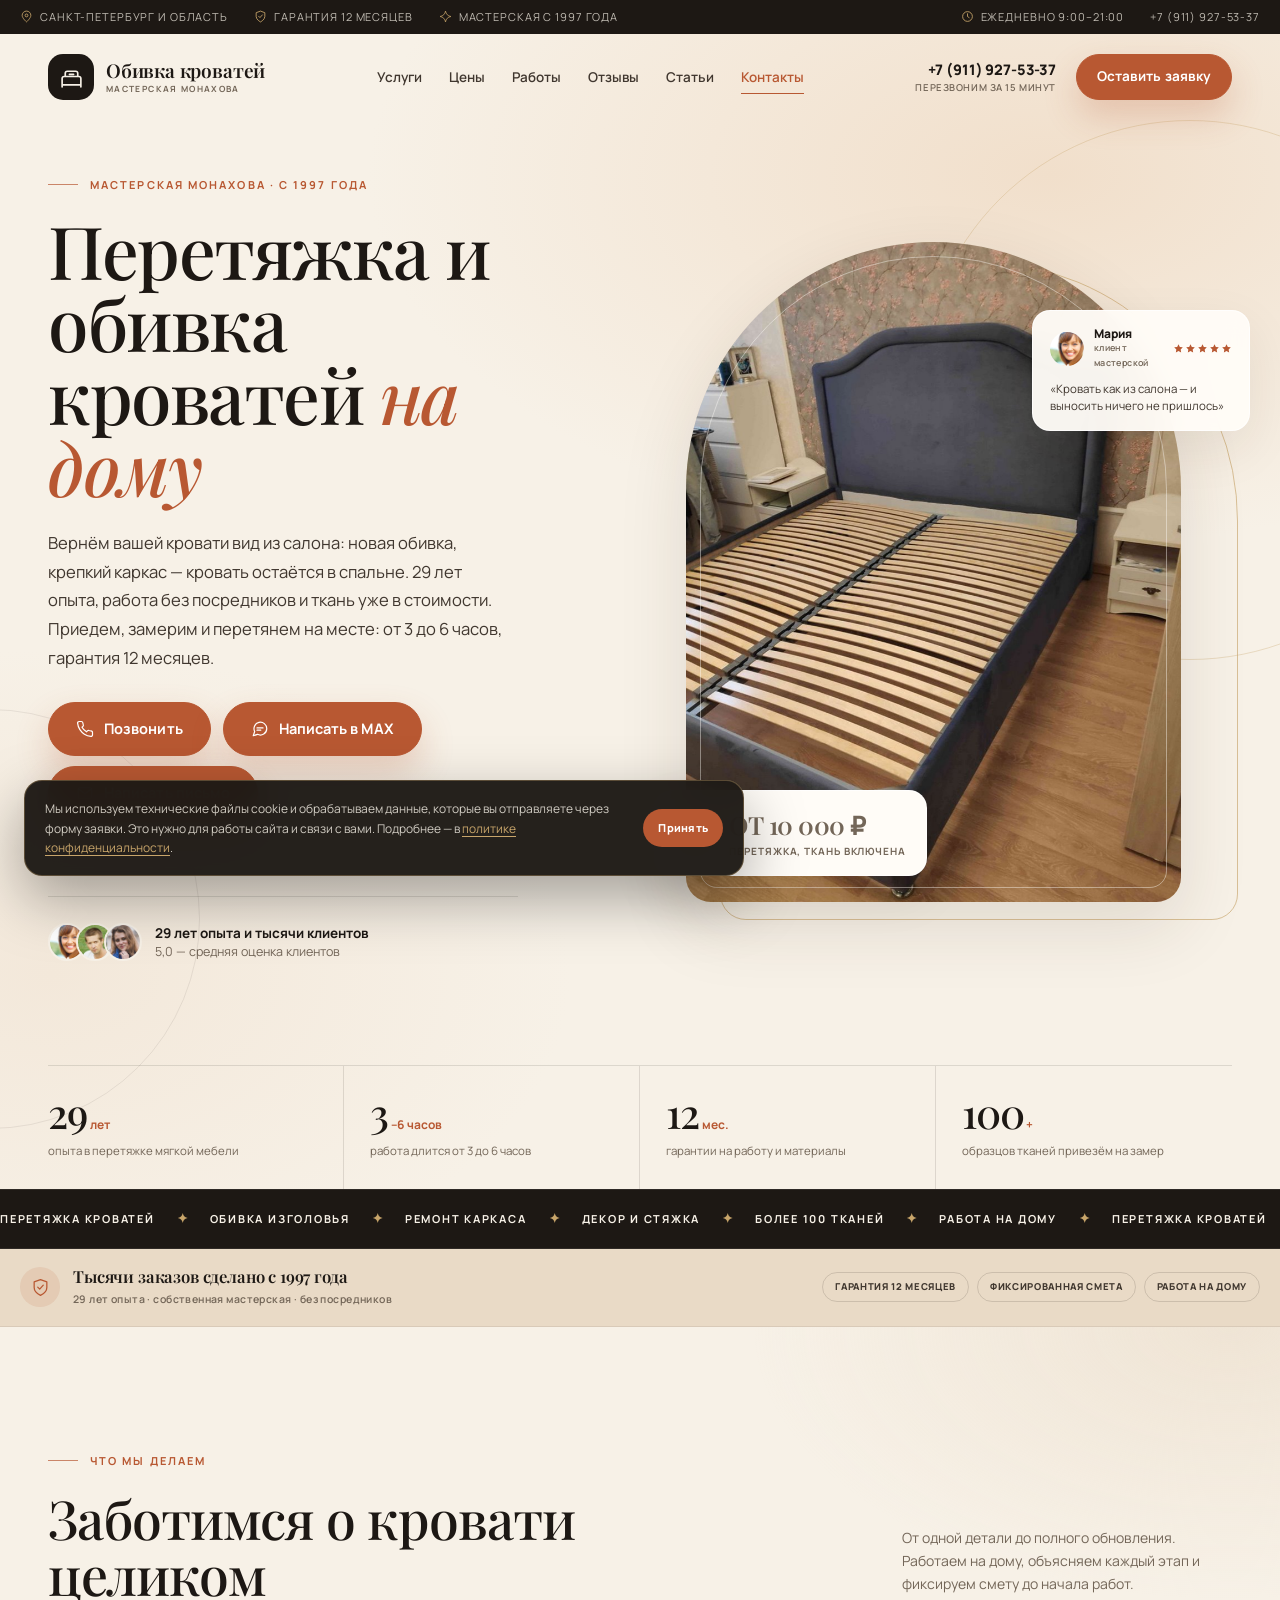
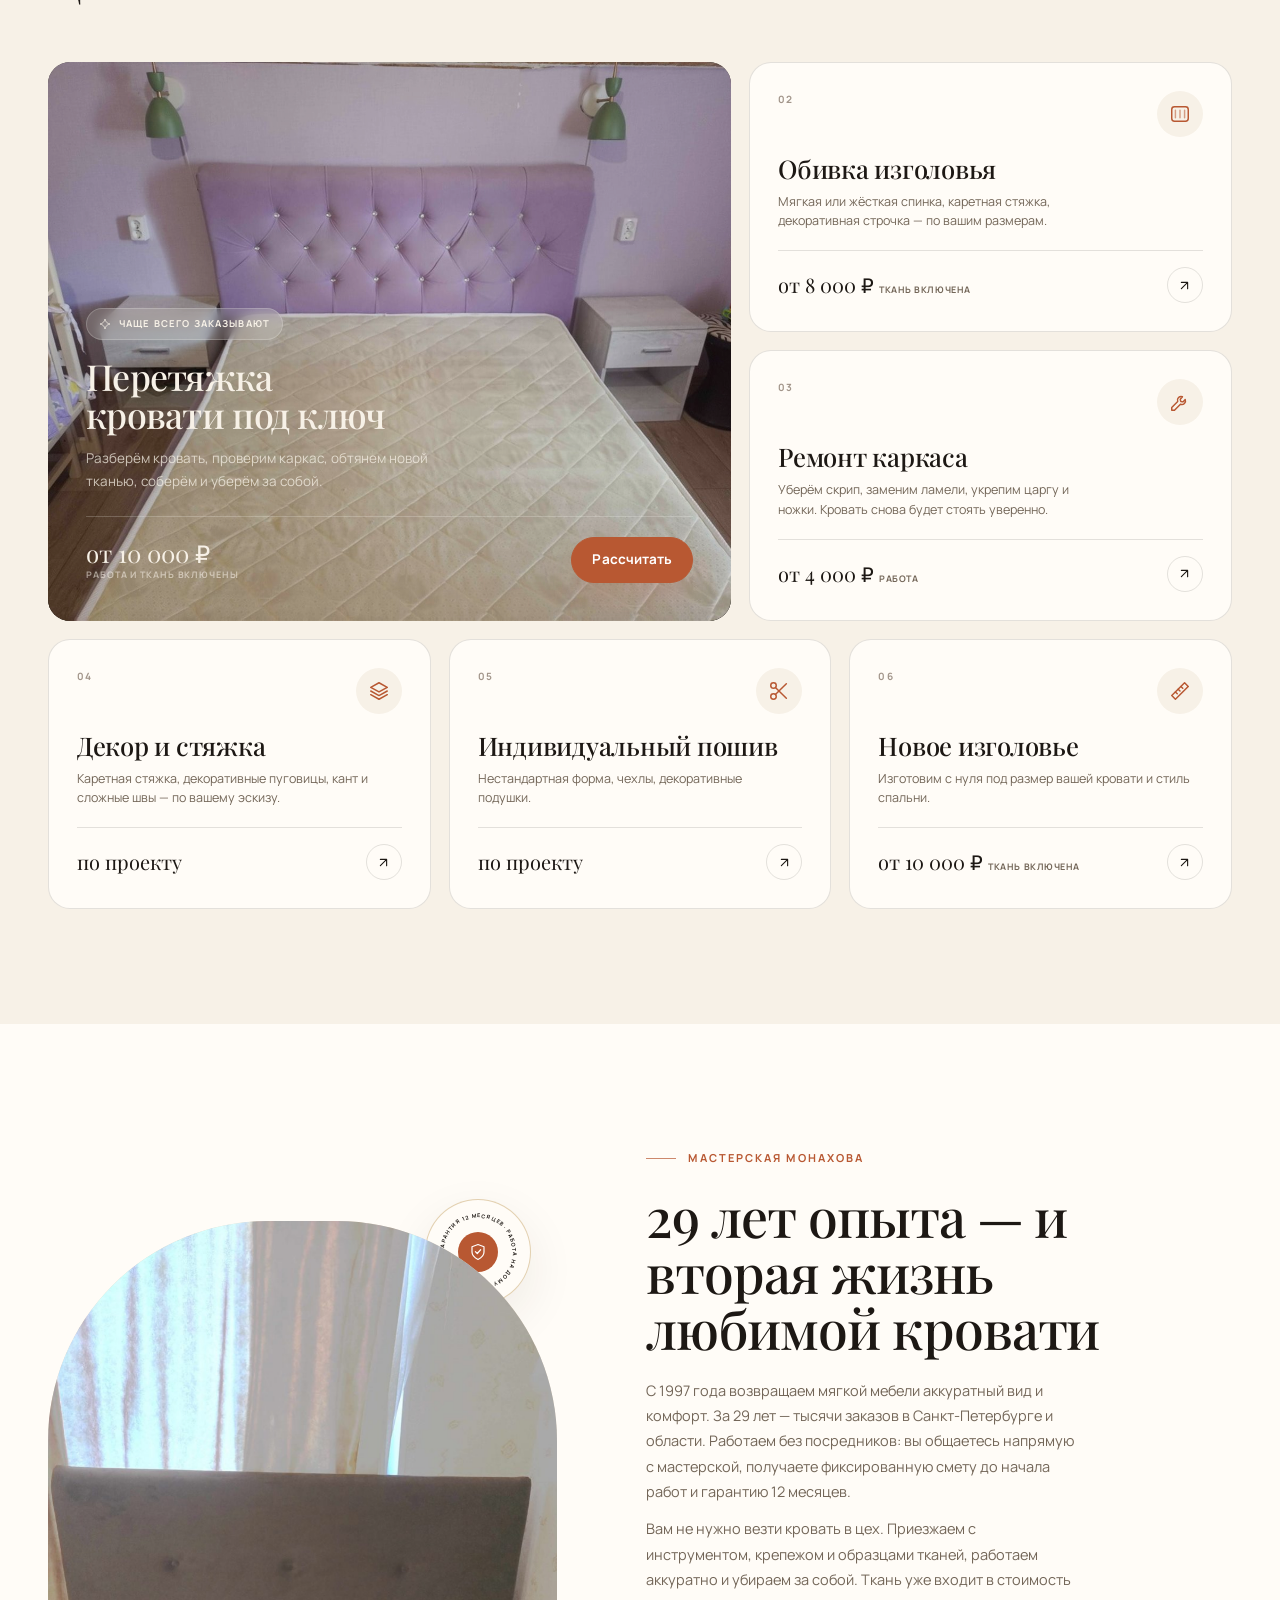
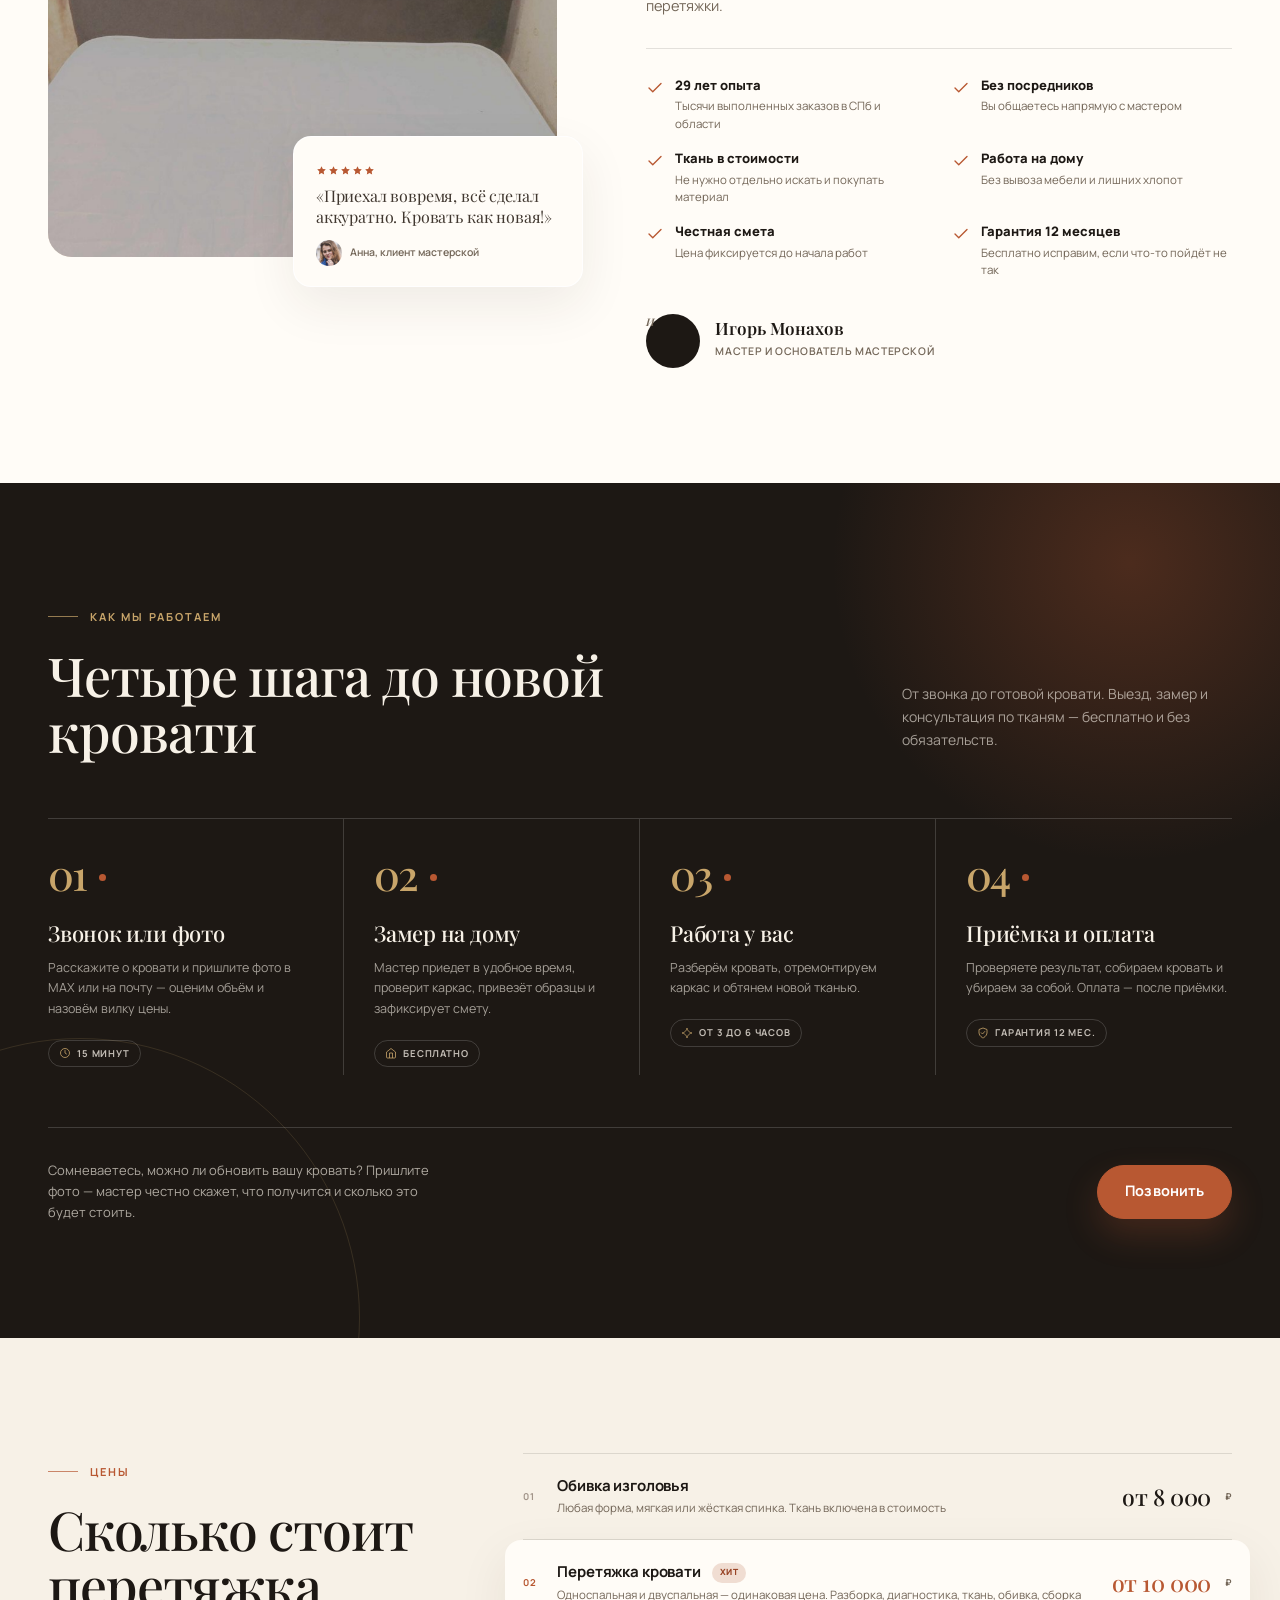
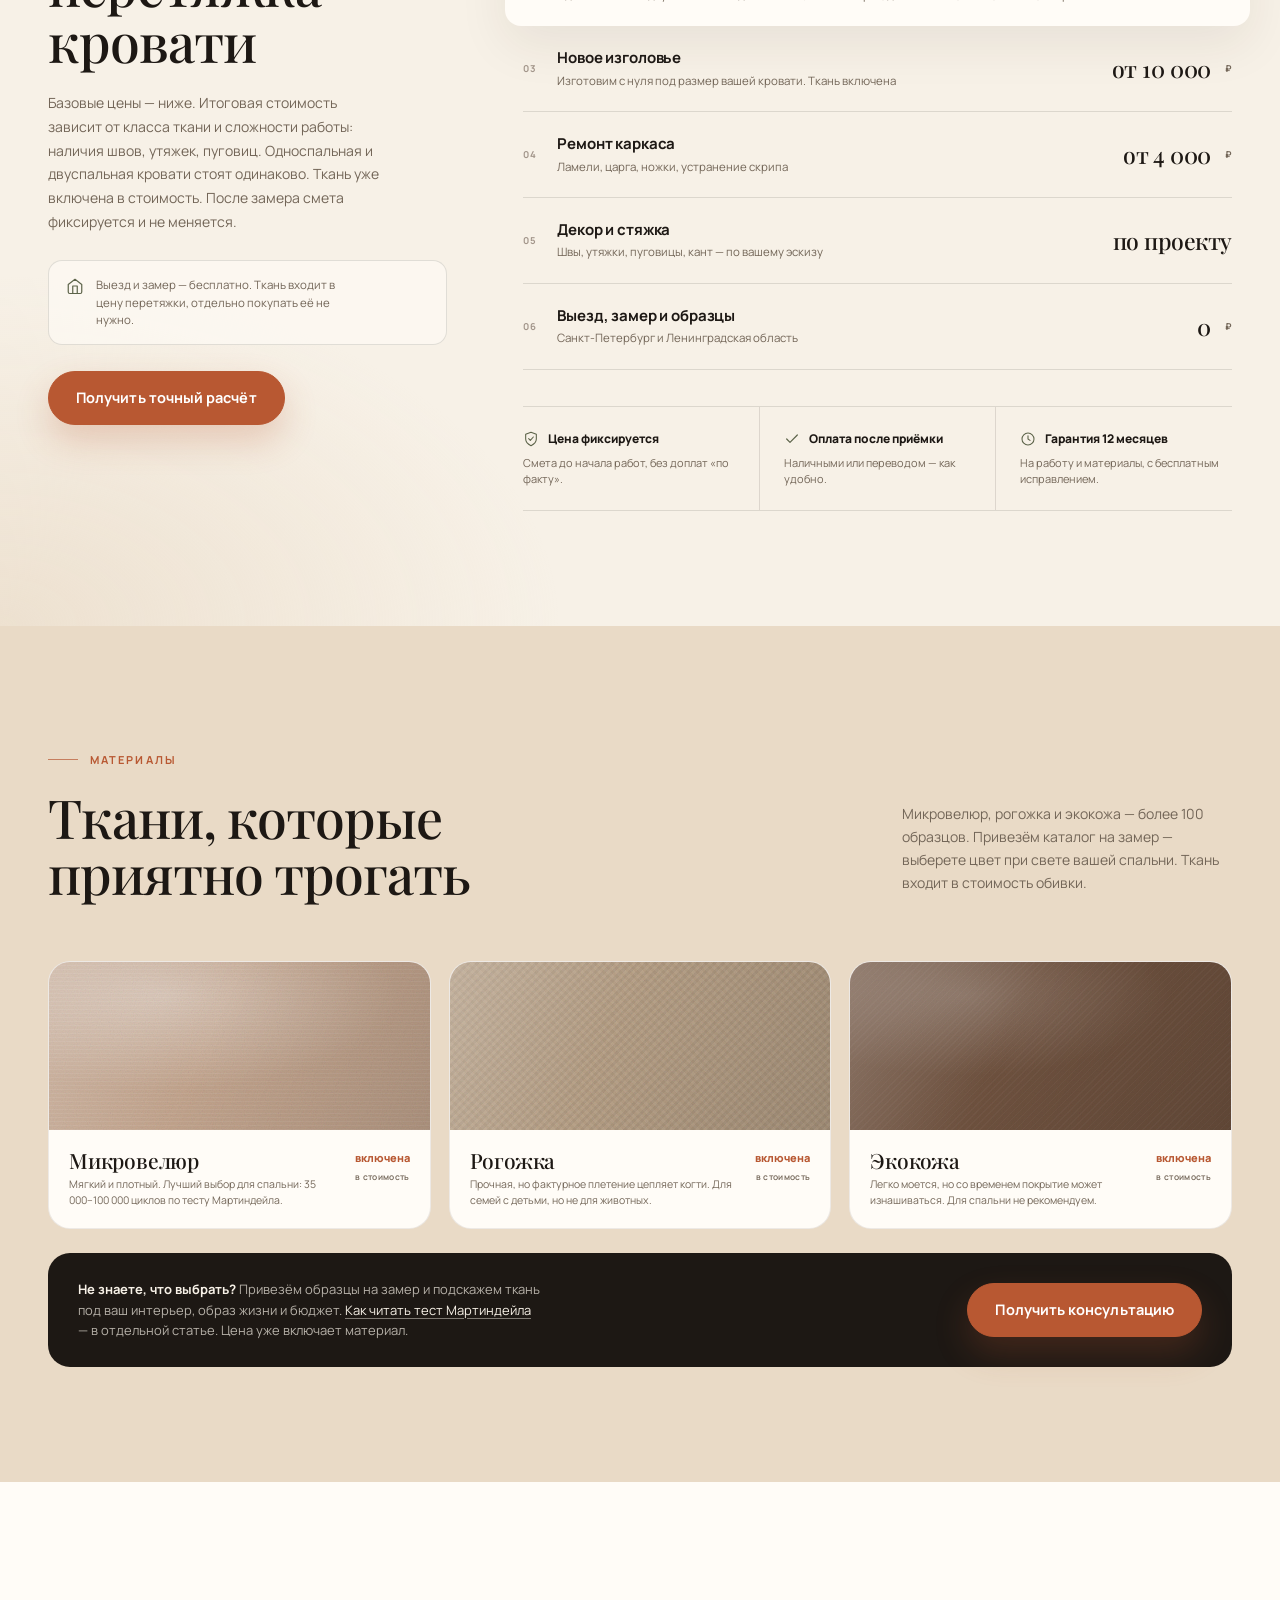
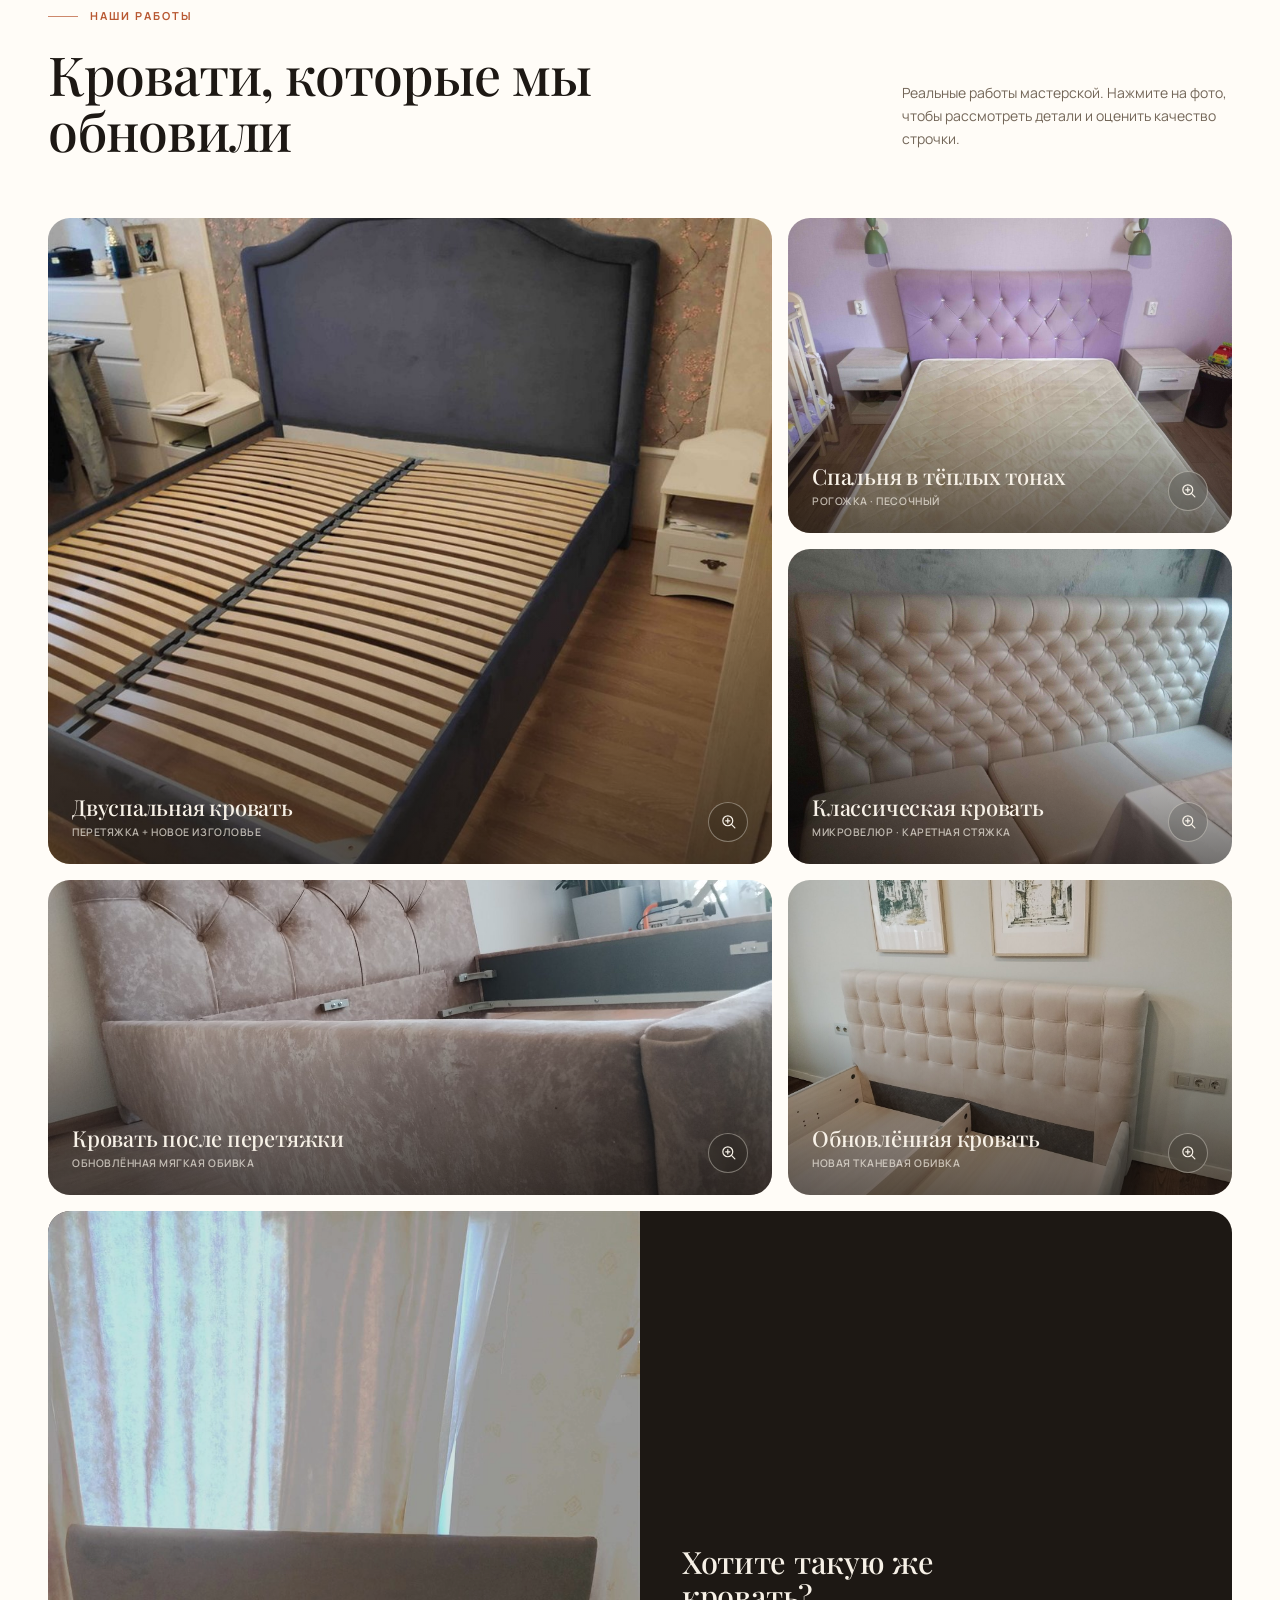
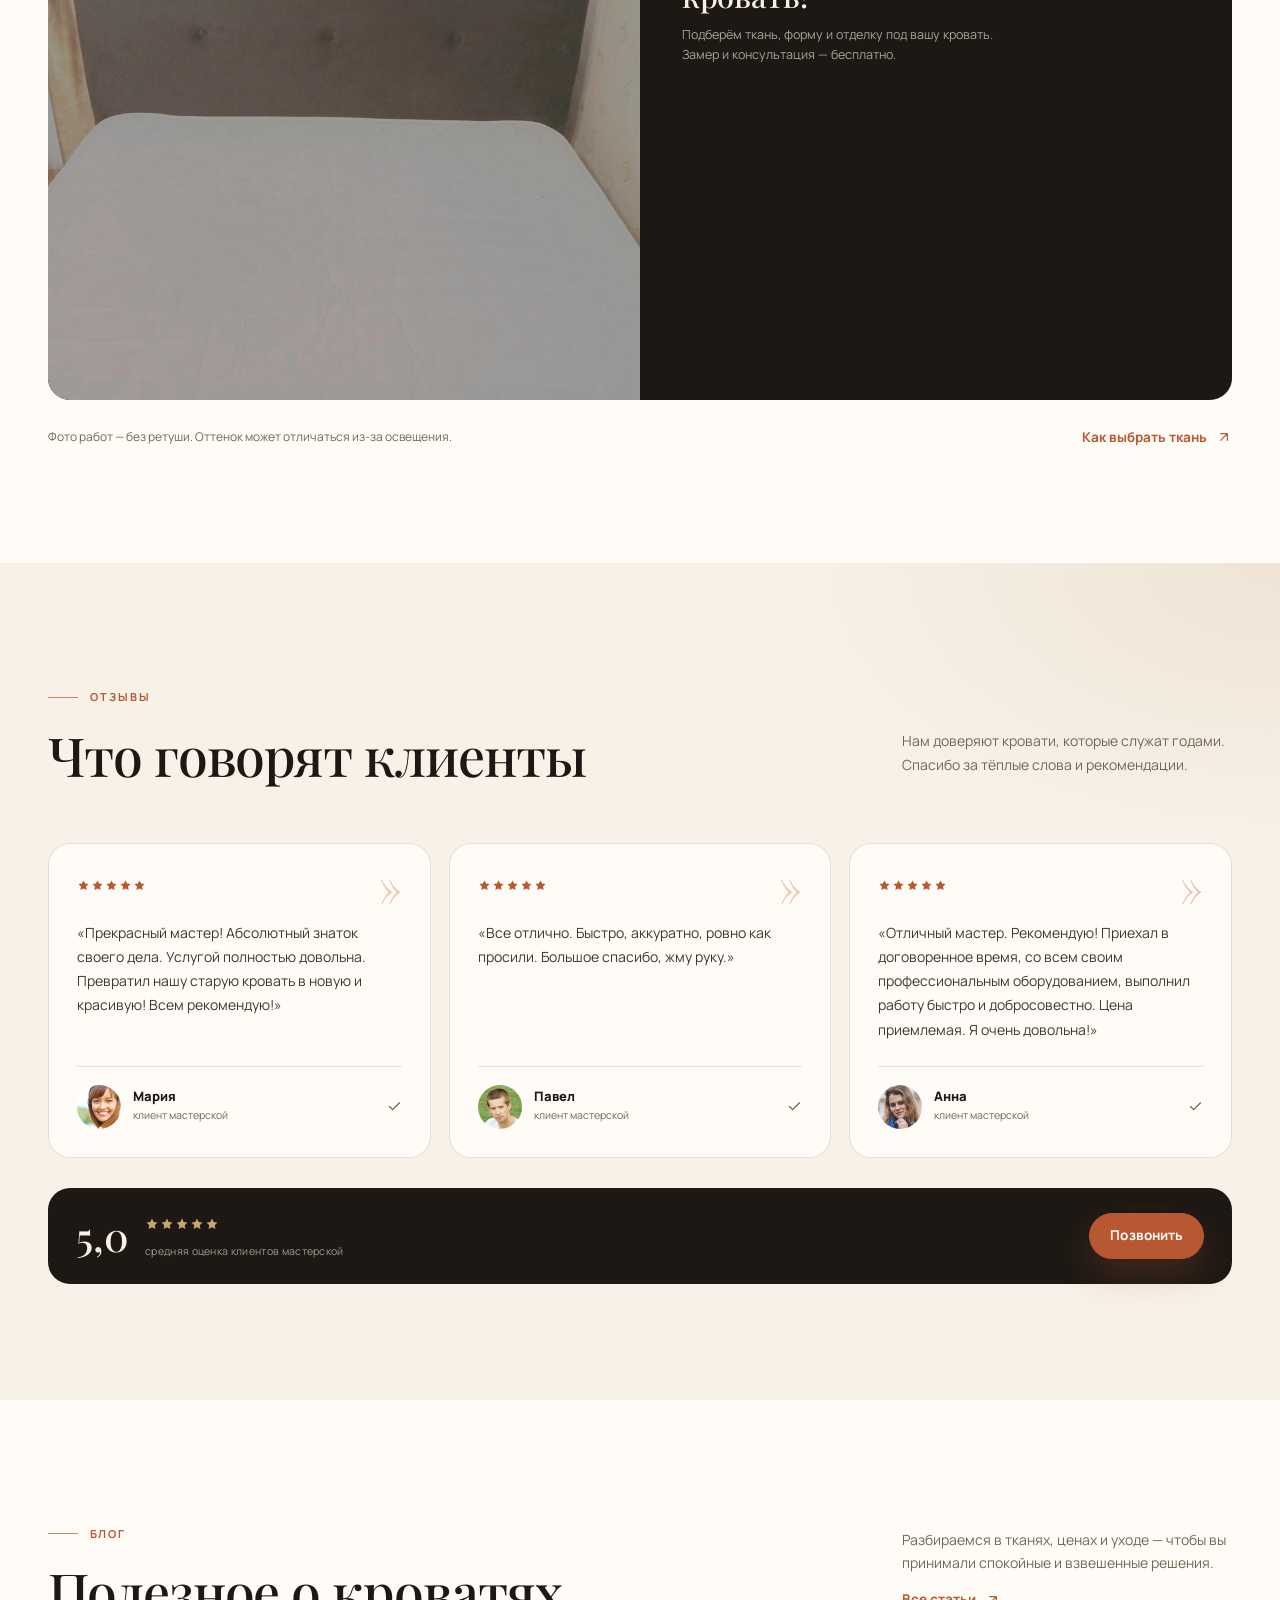
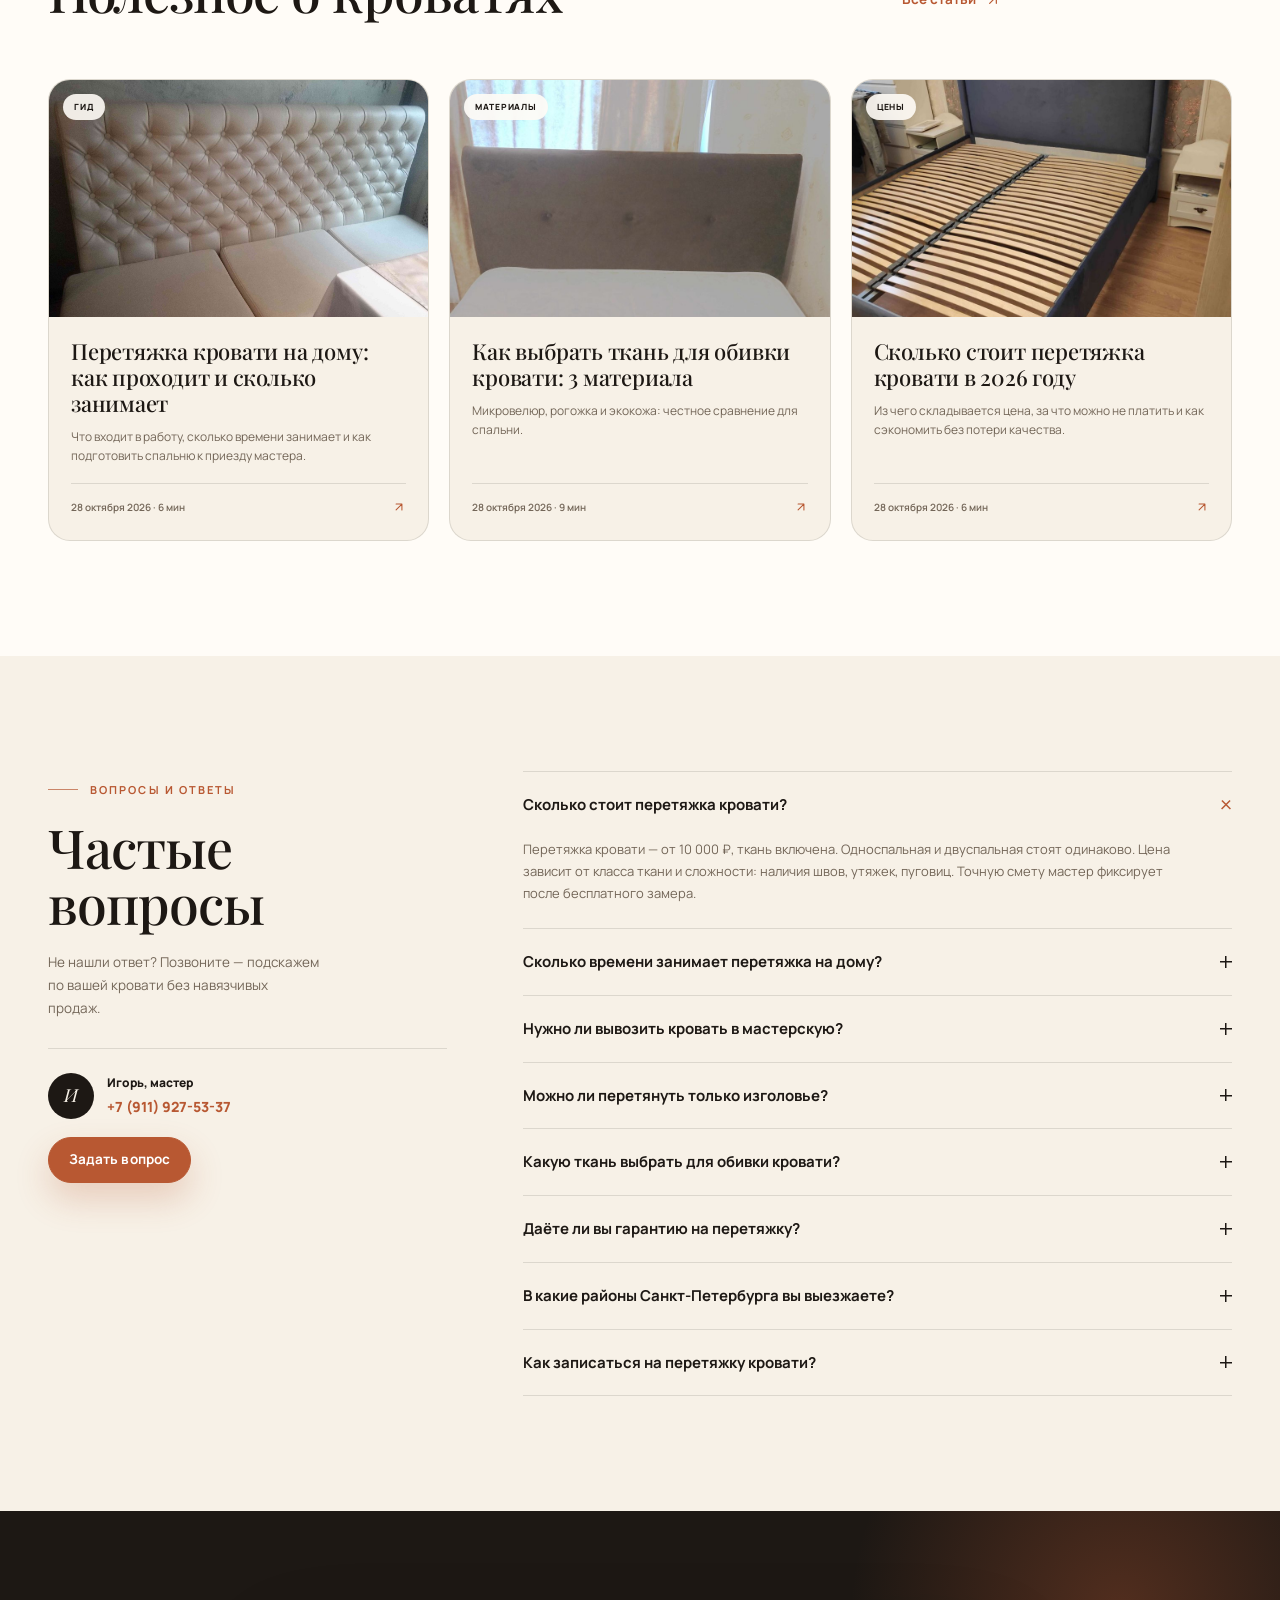
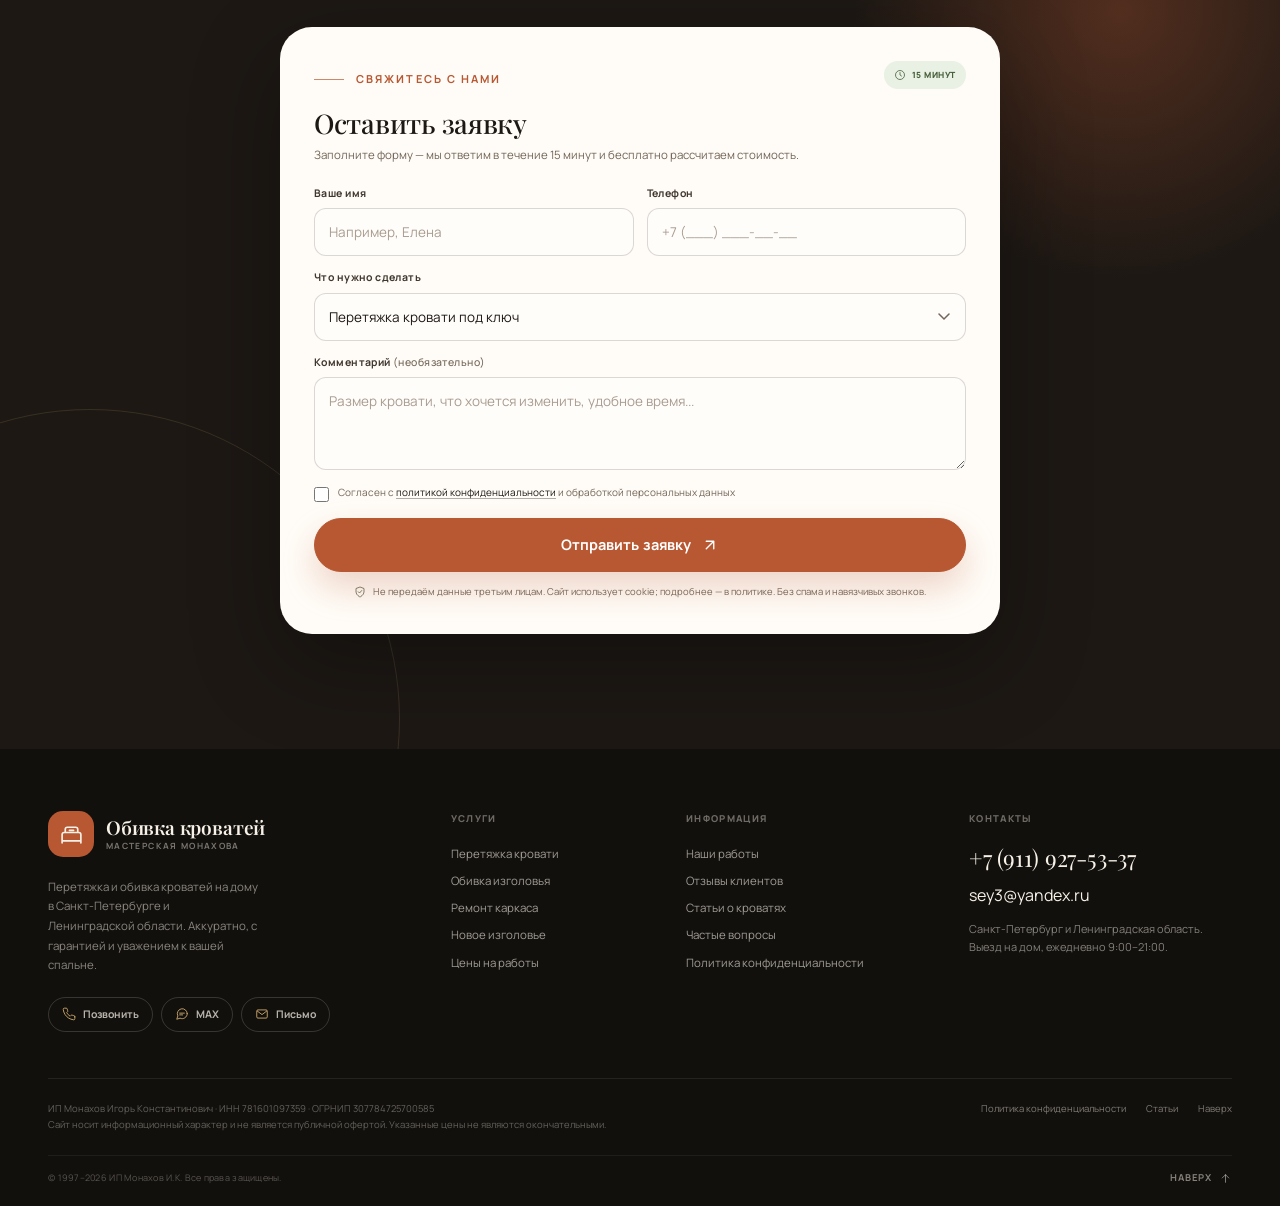
==== commit 3cf7dfb6: "Add two new photos to works gallery" ====
--- a/index.html
+++ b/index.html
@@ -781,6 +781,22 @@
             <span class="work__zoom"><svg class="icon" aria-hidden="true"><use href="#i-zoom"></use></svg></span>
           </div>
         </a>
+
+        <a class="work" href="assets/img/work-update-1.jpg" data-lightbox data-src="assets/img/work-update-1.jpg" data-caption="Кровать после перетяжки: обновлённая мягкая обивка" data-reveal="fade" style="--d:.18s" aria-label="Открыть фото: кровать после перетяжки">
+          <img src="assets/img/work-update-1.jpg" width="1400" height="1050" alt="Кровать после перетяжки с обновлённой мягкой обивкой" loading="lazy">
+          <div class="work__caption">
+            <div><h3>Кровать после перетяжки</h3><p>Обновлённая мягкая обивка</p></div>
+            <span class="work__zoom"><svg class="icon" aria-hidden="true"><use href="#i-zoom"></use></svg></span>
+          </div>
+        </a>
+
+        <a class="work" href="assets/img/work-update-2.jpg" data-lightbox data-src="assets/img/work-update-2.jpg" data-caption="Обновлённая кровать: новая тканевая обивка" data-reveal="fade" style="--d:.24s" aria-label="Открыть фото: обновлённая кровать">
+          <img src="assets/img/work-update-2.jpg" width="1400" height="1050" alt="Обновлённая кровать с новой тканевой обивкой" loading="lazy">
+          <div class="work__caption">
+            <div><h3>Обновлённая кровать</h3><p>Новая тканевая обивка</p></div>
+            <span class="work__zoom"><svg class="icon" aria-hidden="true"><use href="#i-zoom"></use></svg></span>
+          </div>
+        </a>
       </div>
 
       <div class="works__wide" data-reveal>
--- a/assets/css/style.css
+++ b/assets/css/style.css
@@ -2266,7 +2266,7 @@
 .works__grid {
   display: grid;
   grid-template-columns: 1.24fr 0.76fr;
-  grid-template-rows: 315px 315px;
+  grid-auto-rows: 315px;
   gap: 16px;
 }
 
@@ -4198,7 +4198,7 @@
 
   .works__grid {
     grid-template-columns: 1fr 1fr;
-    grid-template-rows: 280px 280px;
+    grid-auto-rows: 280px;
   }
 
   .work--tall {
@@ -4534,7 +4534,7 @@
 
   .works__grid {
     grid-template-columns: 1fr;
-    grid-template-rows: none;
+    grid-auto-rows: auto;
   }
 
   .work {
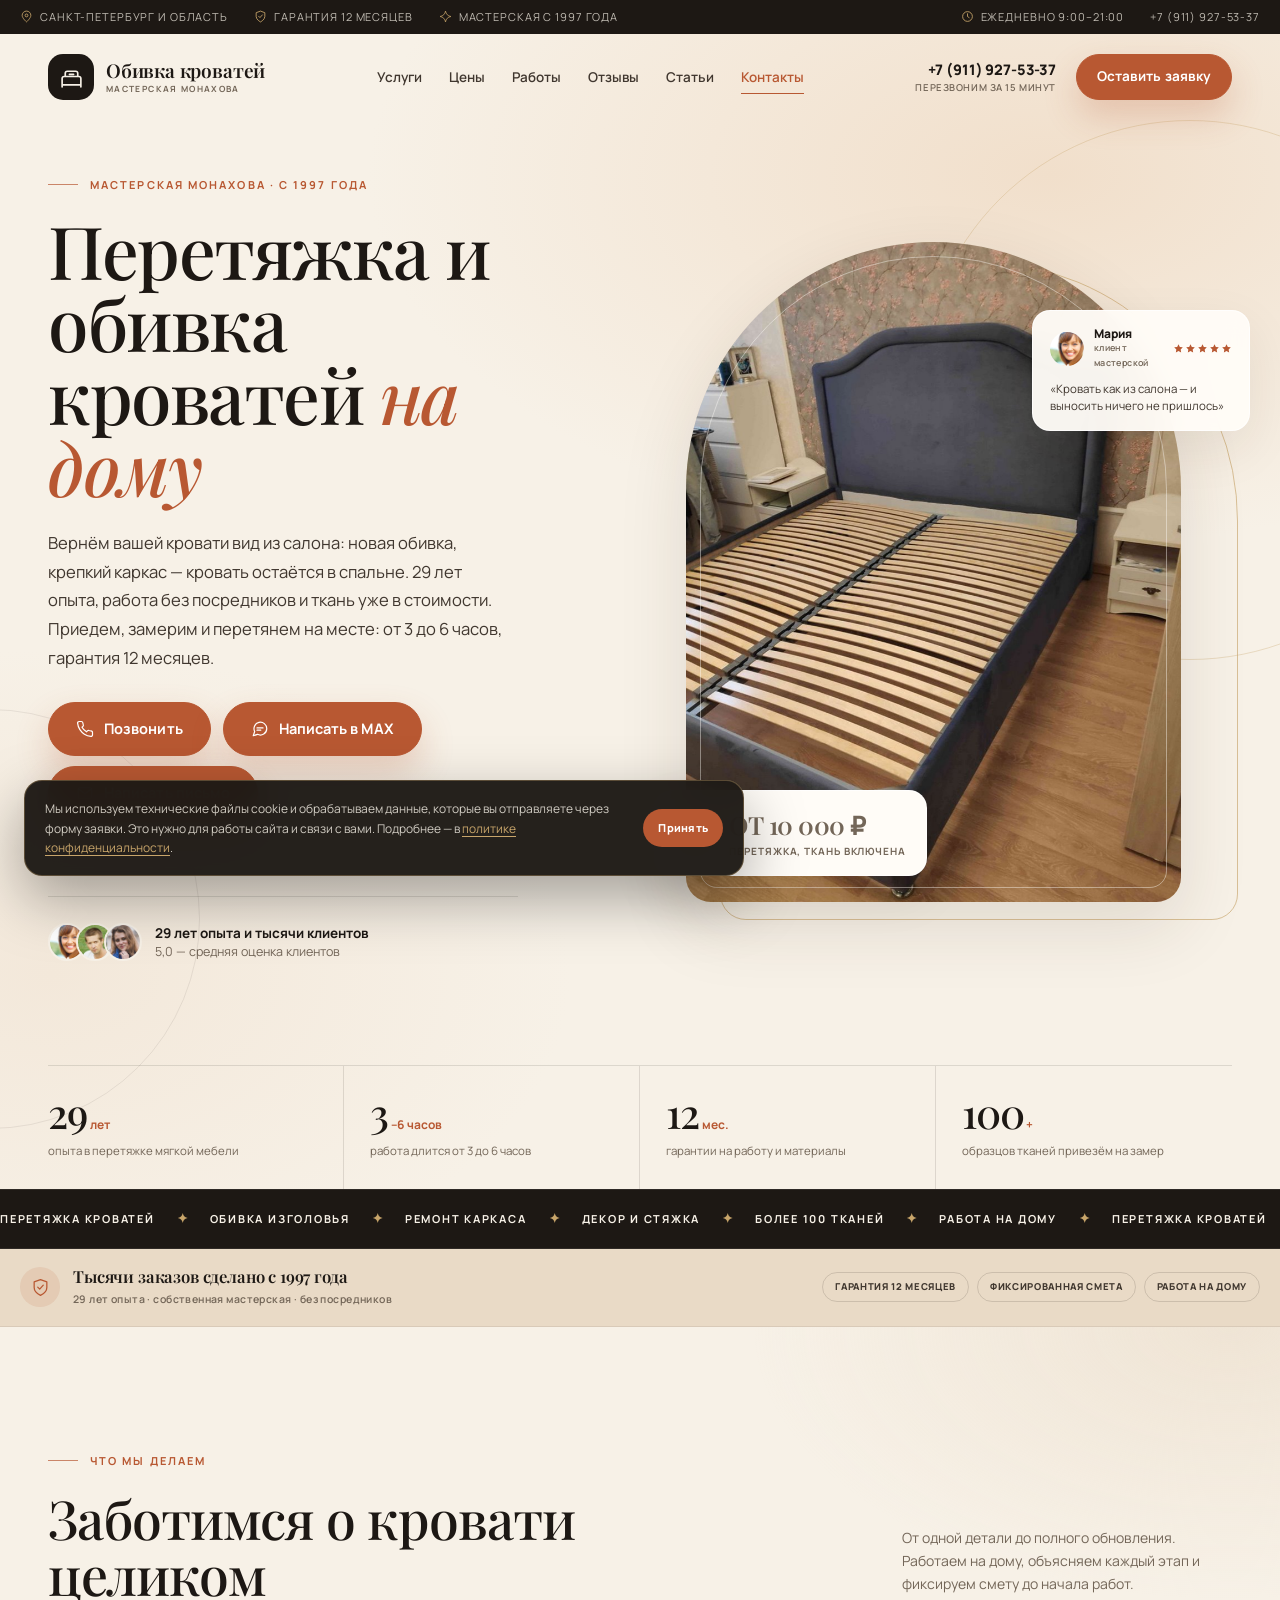
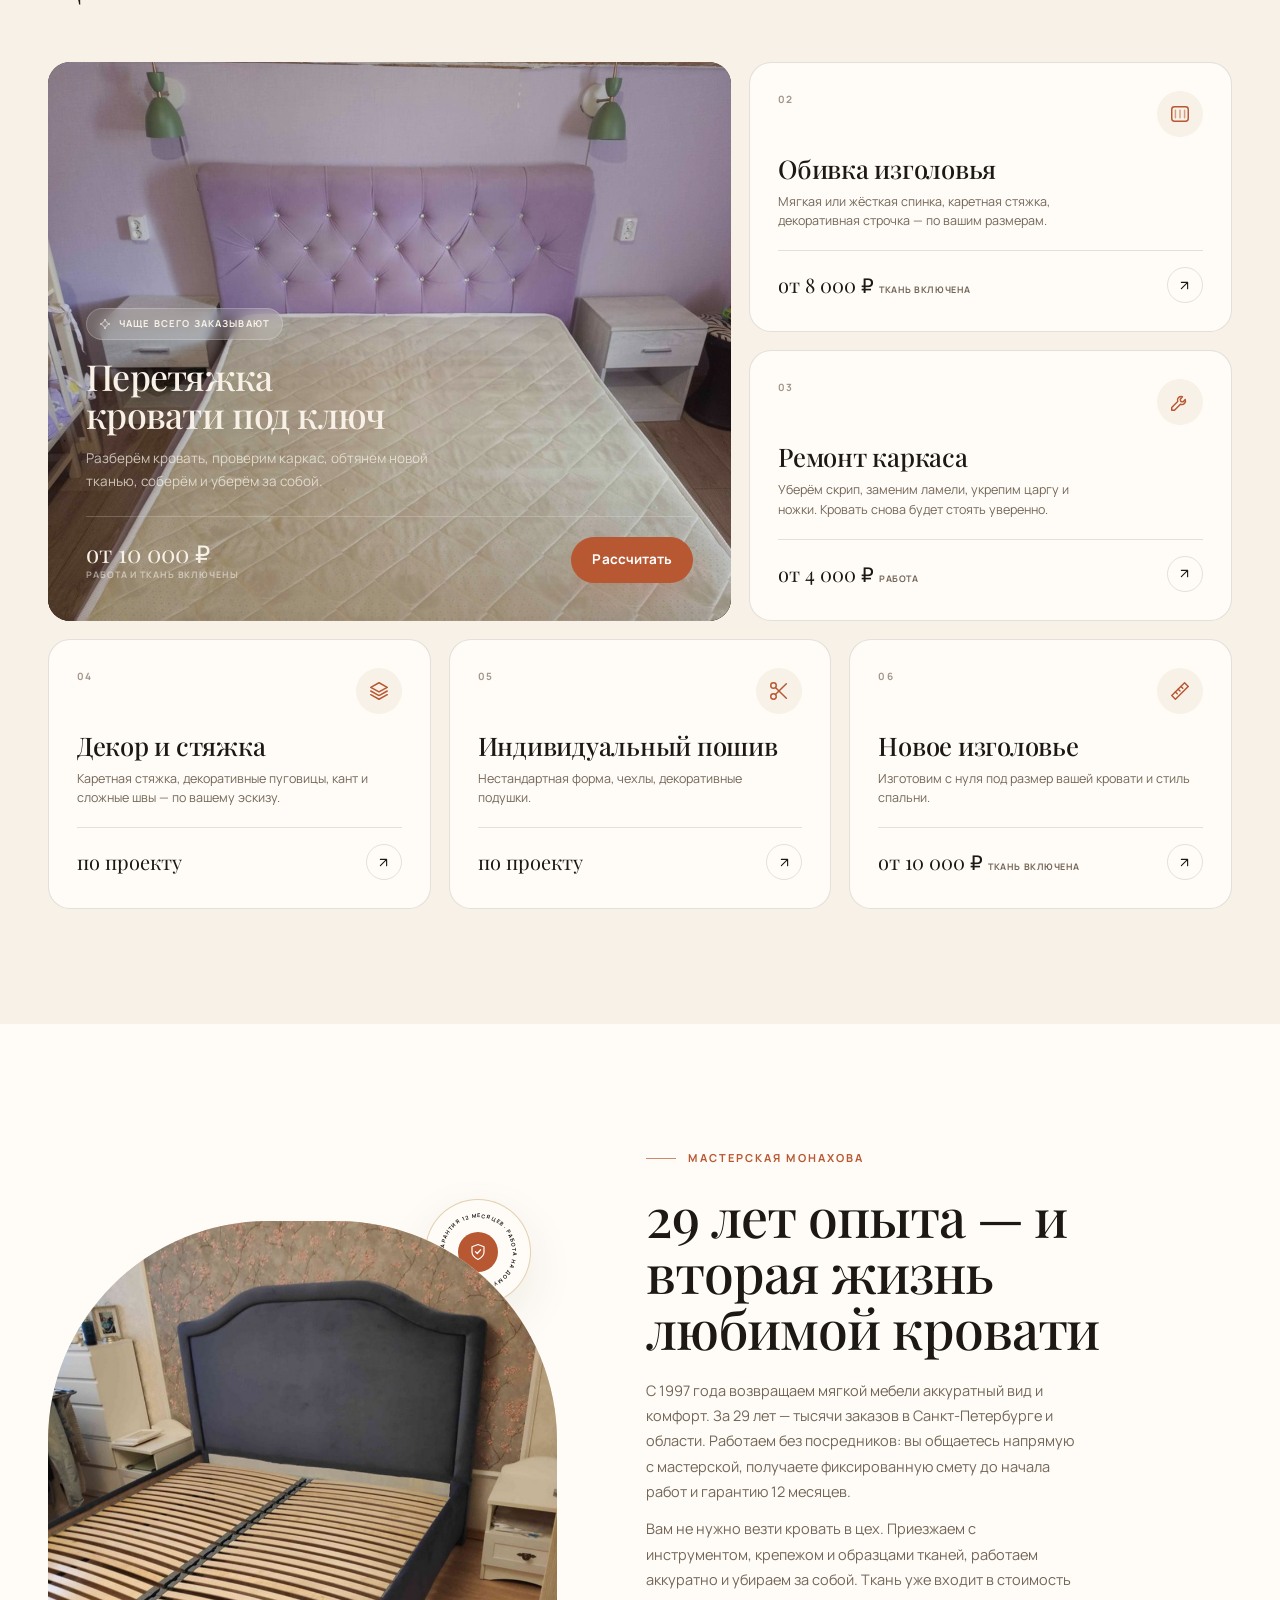
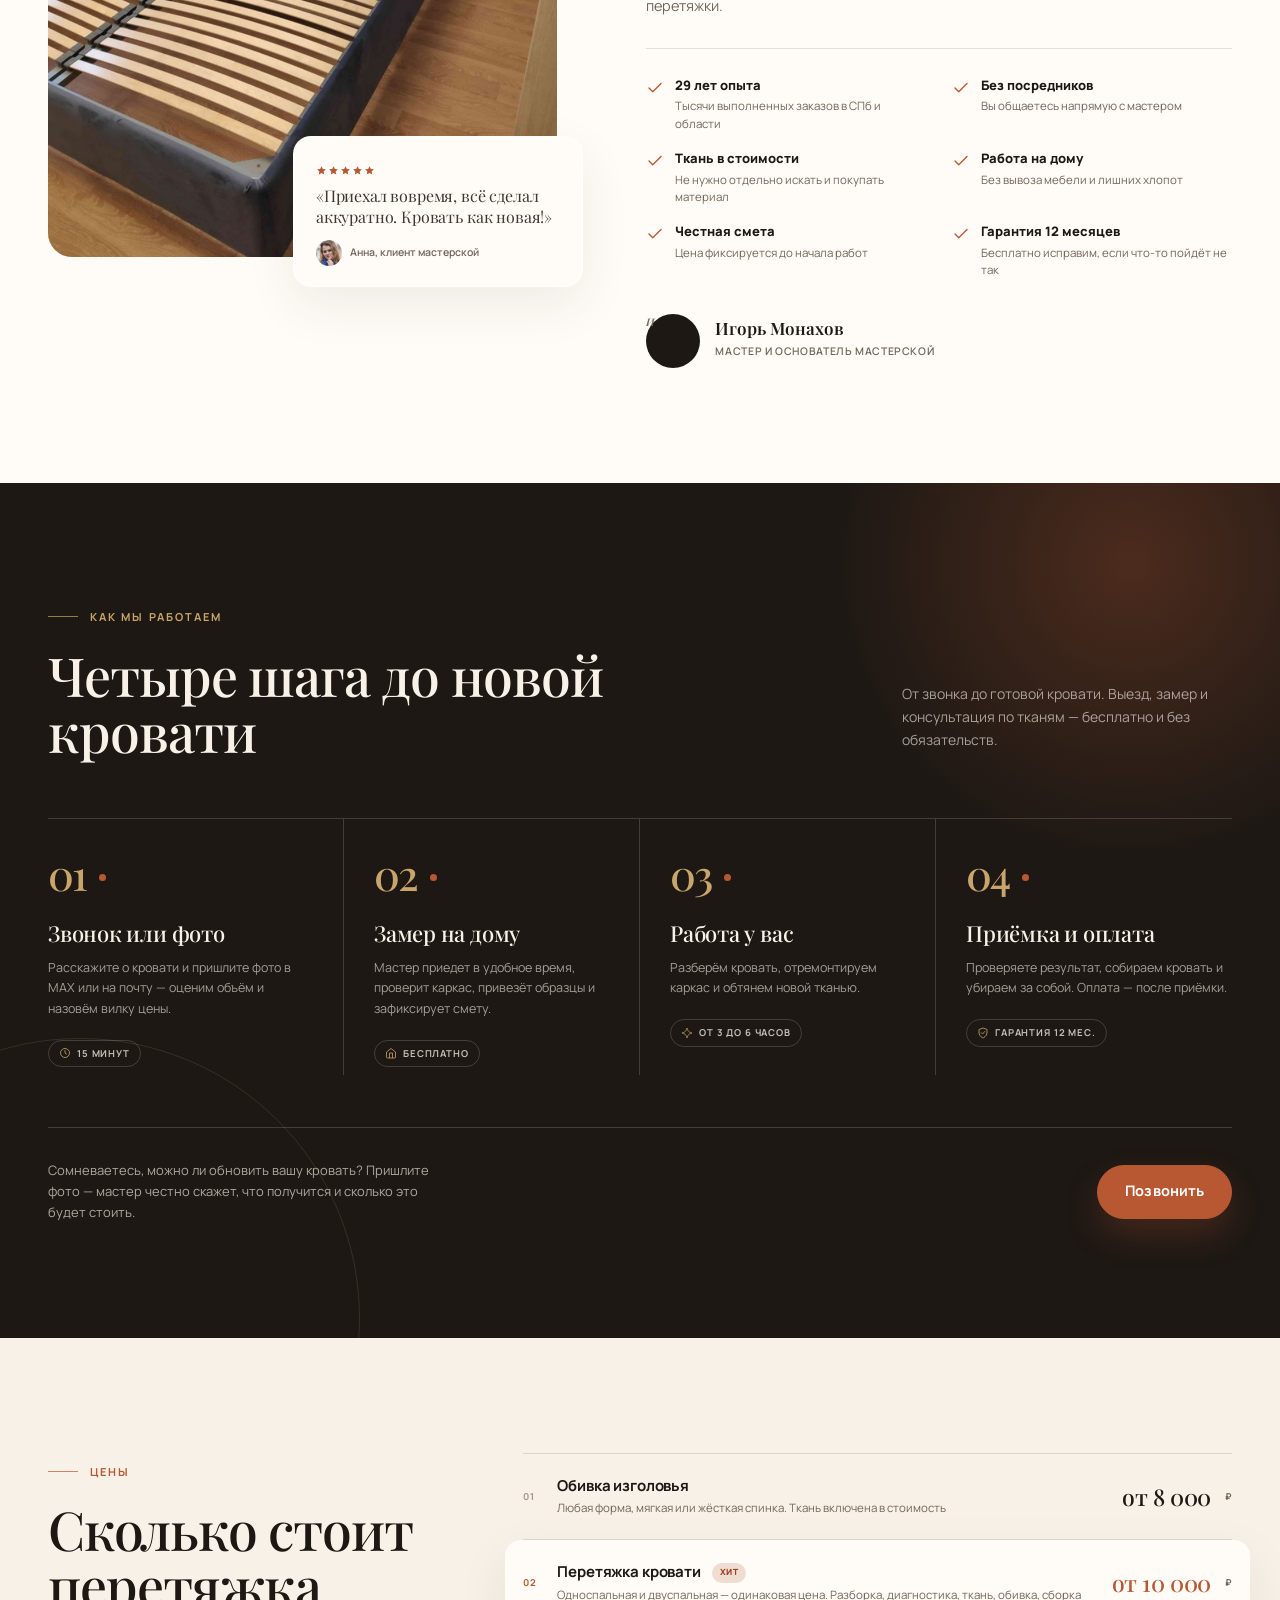
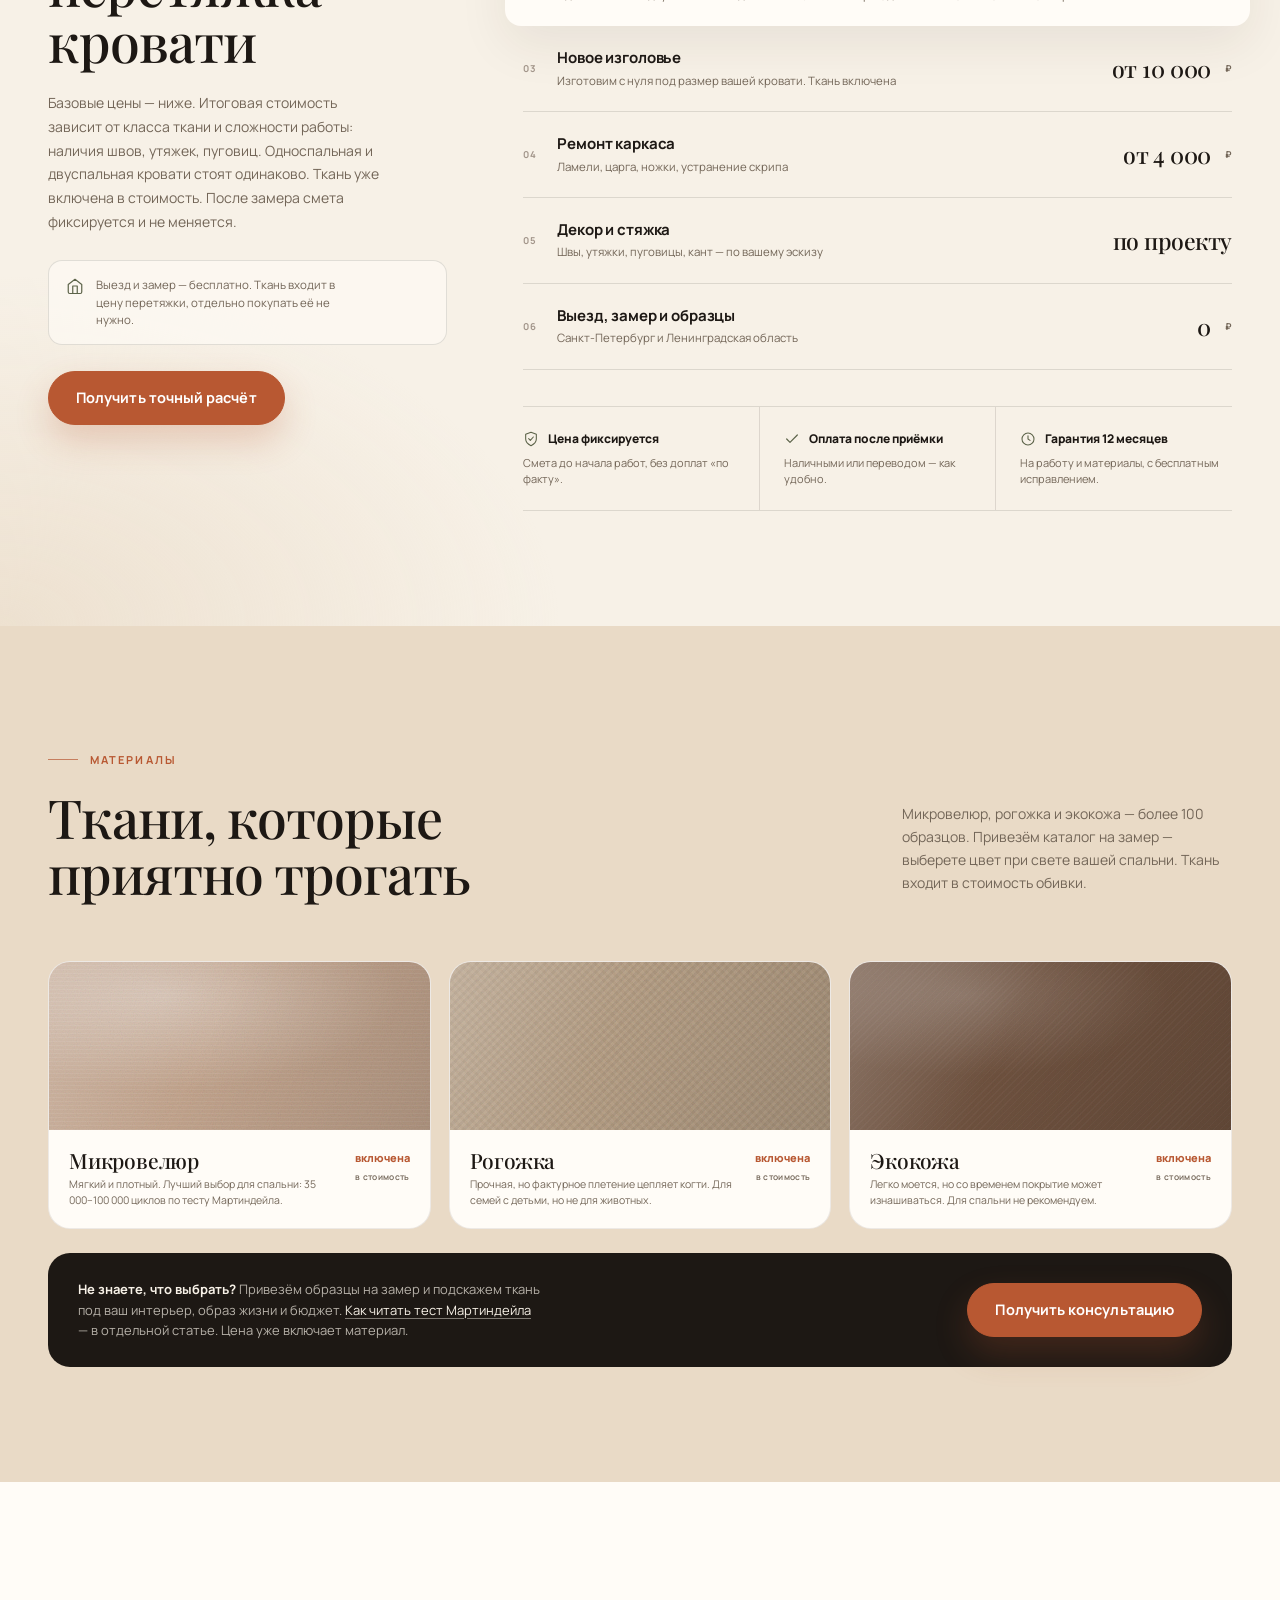
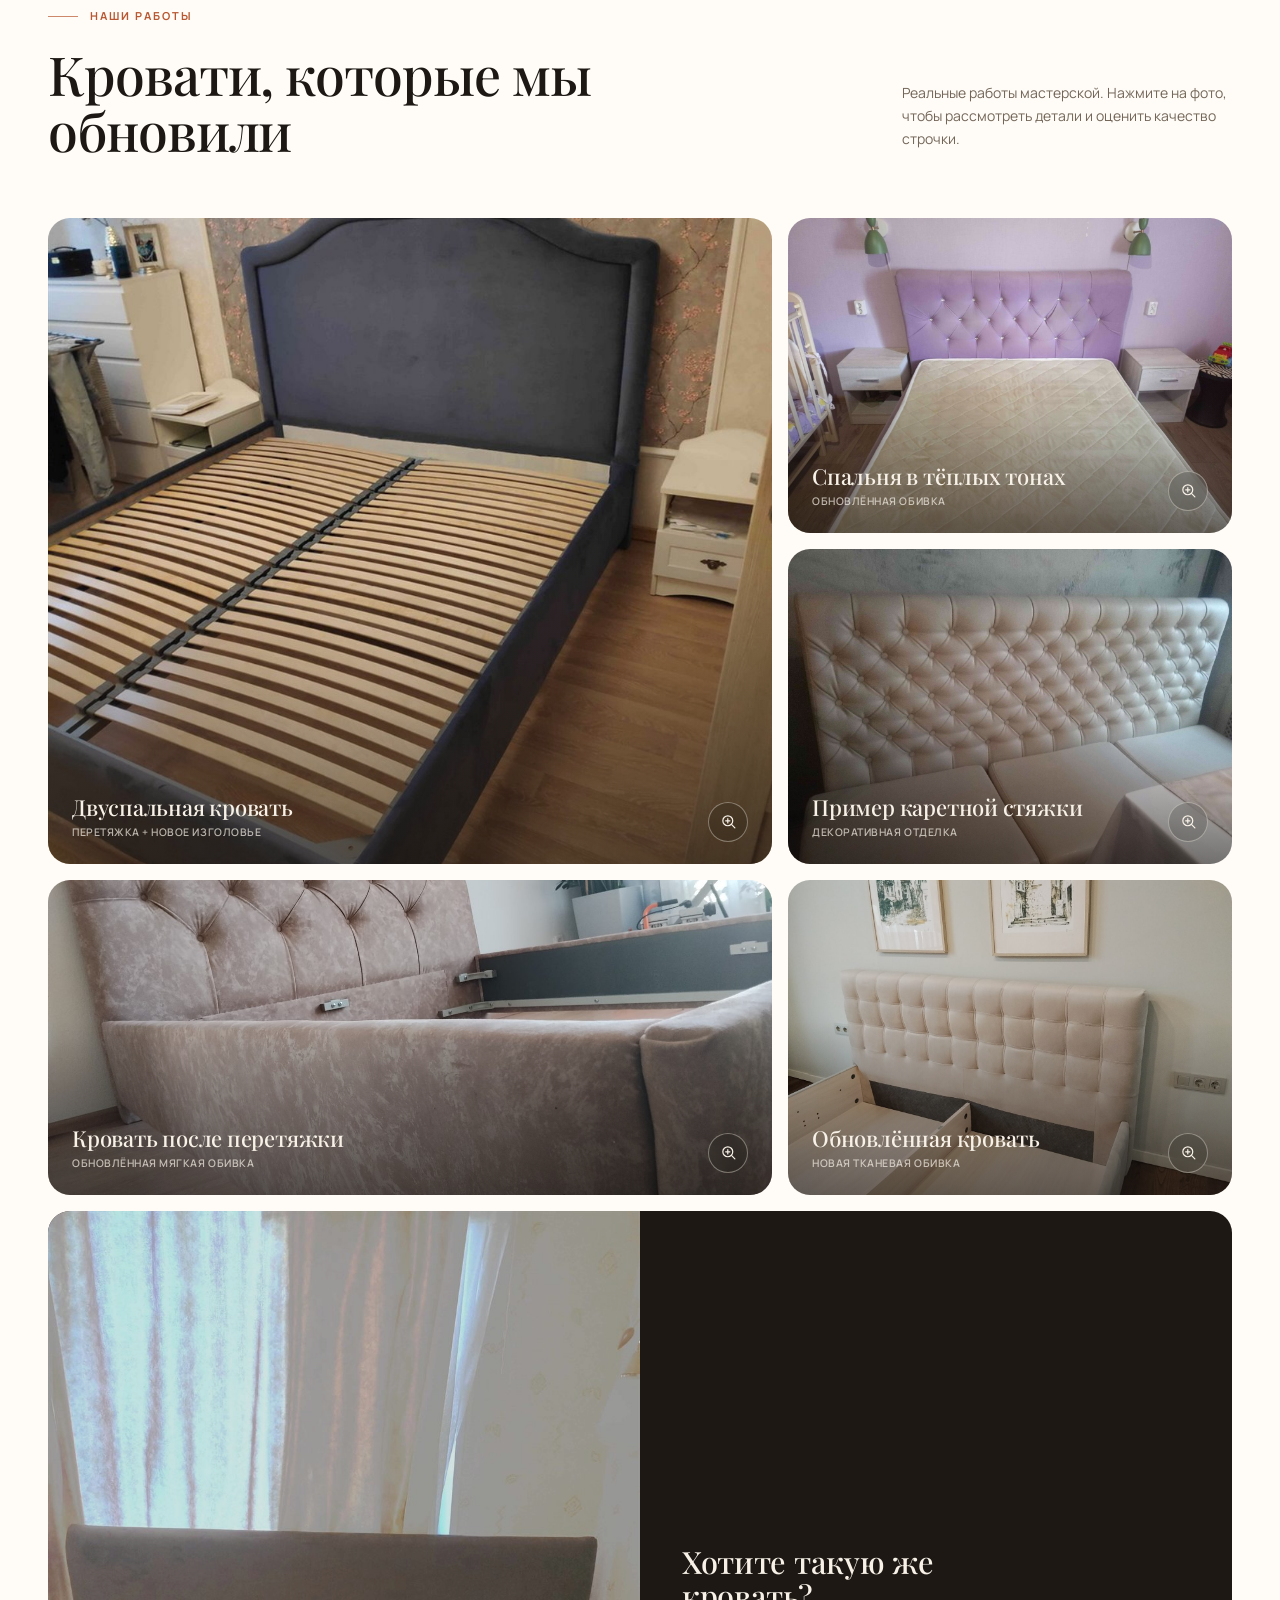
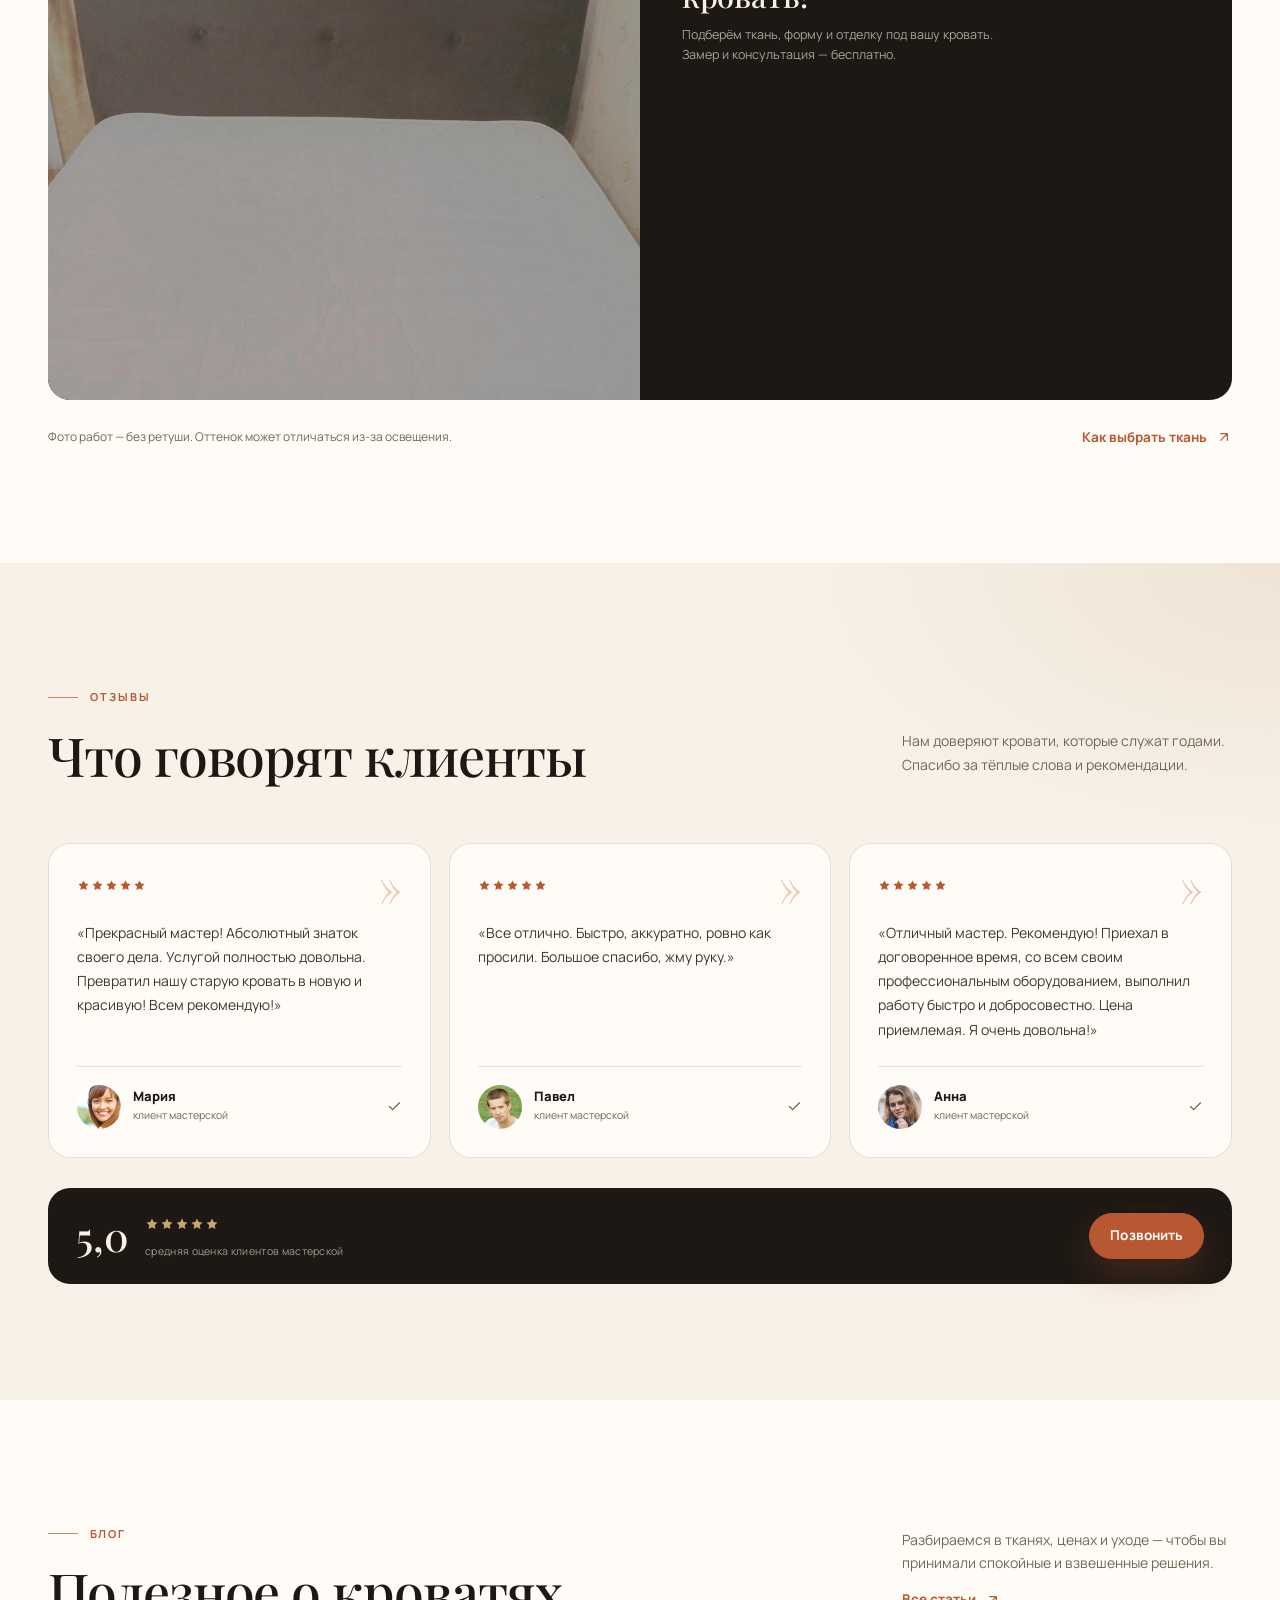
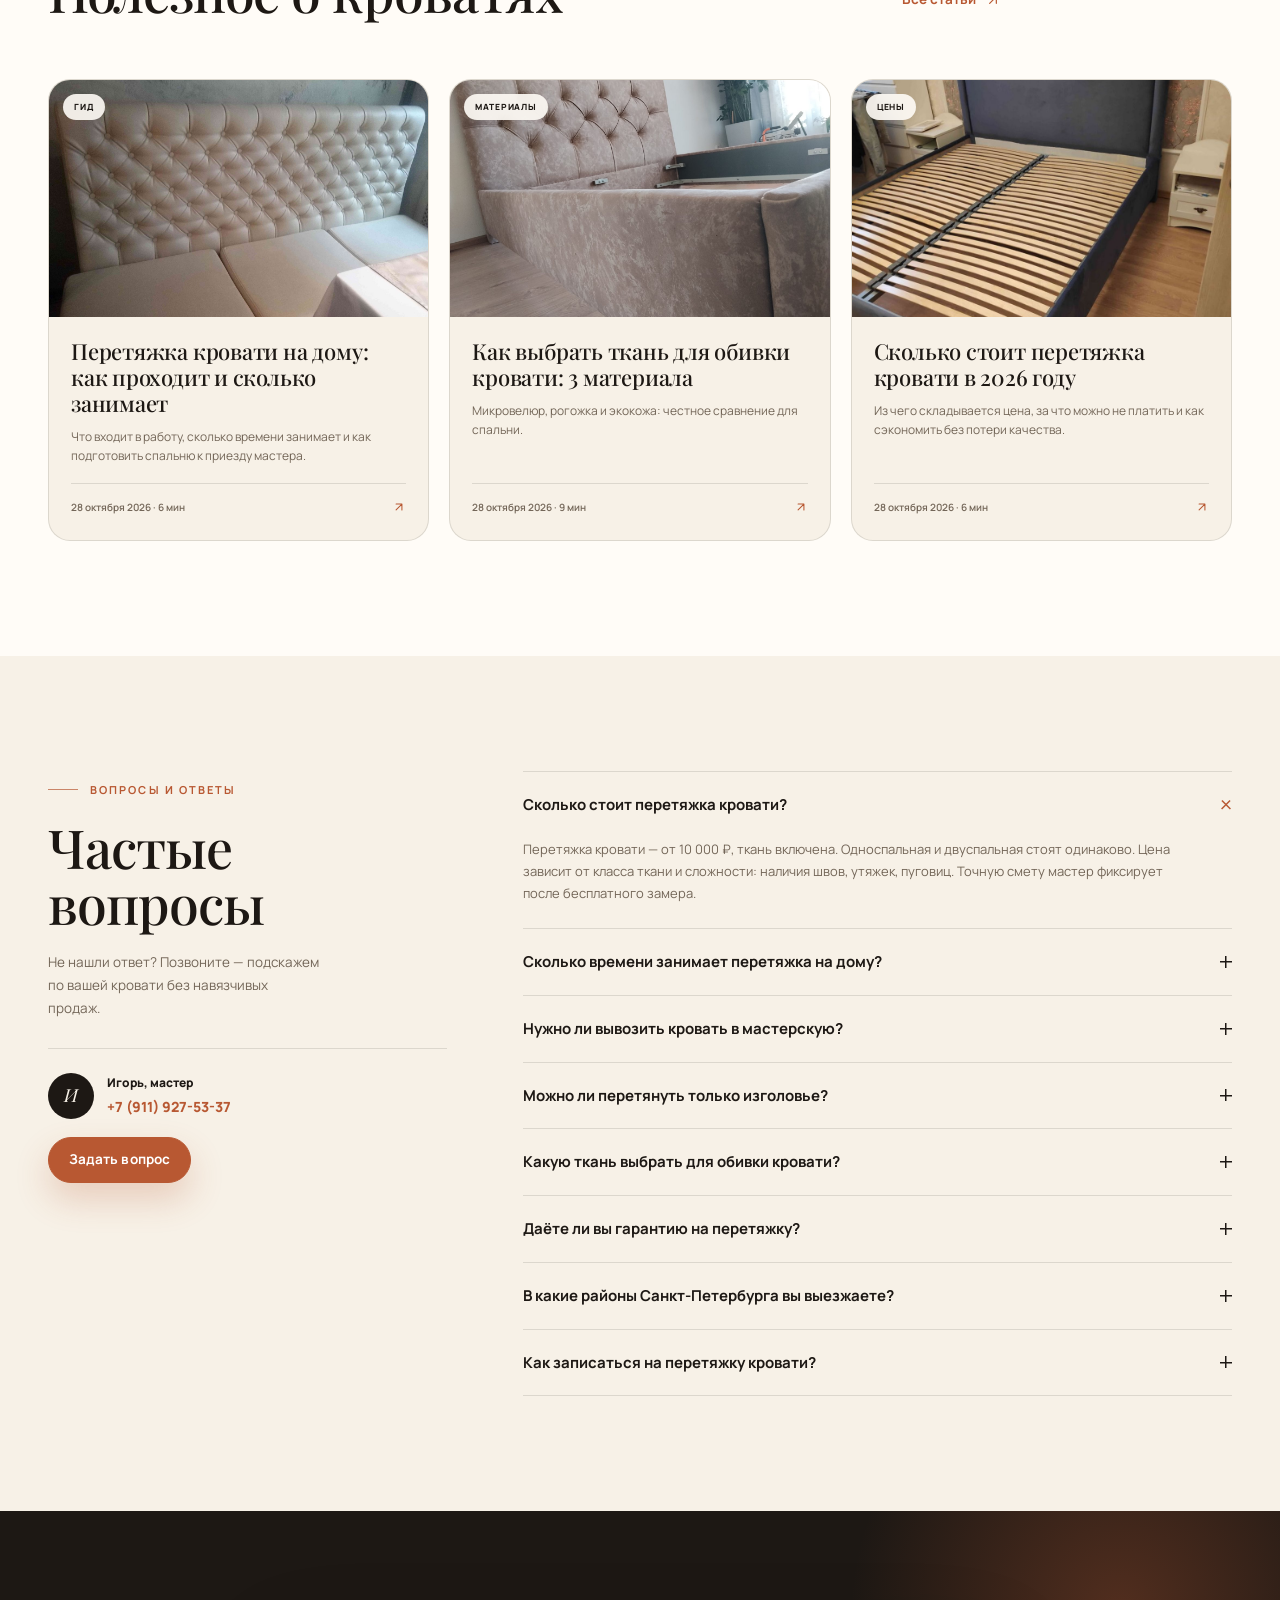
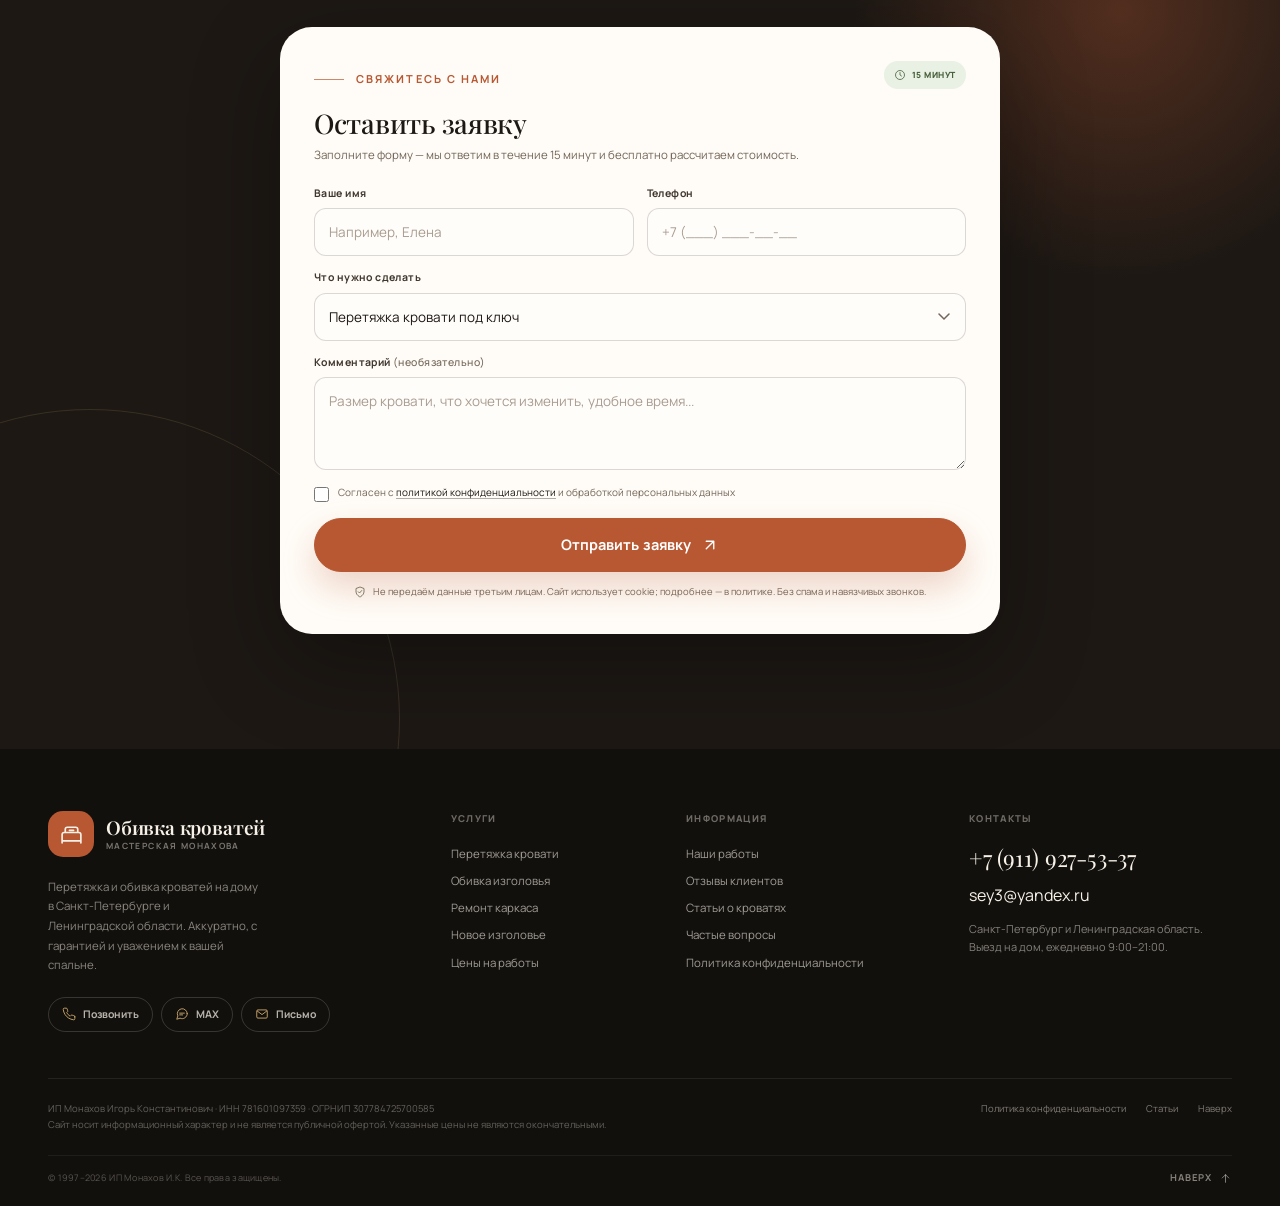
==== commit 93973459: "Fix gallery captions and limit work-detail photo to works" ====
--- a/index.html
+++ b/index.html
@@ -512,7 +512,7 @@
             </div>
           </div>
           <div class="story__frame">
-            <img src="assets/img/work-detail.jpg" width="900" height="1200" alt="Детали перетяжки кровати: аккуратная строчка и мягкое изголовье" loading="lazy" data-parallax>
+            <img src="assets/img/hero-bed.jpg" width="937" height="1250" alt="Кровать после обновления обивки в мастерской" loading="lazy" data-parallax>
           </div>
           <blockquote class="story__quote">
             <span class="stars" aria-label="Оценка 5 из 5"><svg class="icon" aria-hidden="true"><use href="#i-star"></use></svg><svg class="icon" aria-hidden="true"><use href="#i-star"></use></svg><svg class="icon" aria-hidden="true"><use href="#i-star"></use></svg><svg class="icon" aria-hidden="true"><use href="#i-star"></use></svg><svg class="icon" aria-hidden="true"><use href="#i-star"></use></svg></span>
@@ -766,18 +766,18 @@
           </div>
         </a>
 
-        <a class="work" href="assets/img/work-living.jpg" data-lightbox data-src="assets/img/work-living.jpg" data-caption="Спальня в тёплых тонах: рогожка песочного оттенка" data-reveal="fade" style="--d:.06s" aria-label="Открыть фото: спальня в тёплых тонах">
-          <img src="assets/img/work-living.jpg" width="1400" height="1050" alt="Кровать, перетянутая рогожкой песочного оттенка" loading="lazy">
+        <a class="work" href="assets/img/work-living.jpg" data-lightbox data-src="assets/img/work-living.jpg" data-caption="Спальня в тёплых тонах: обновлённая обивка" data-reveal="fade" style="--d:.06s" aria-label="Открыть фото: спальня в тёплых тонах">
+          <img src="assets/img/work-living.jpg" width="1400" height="1050" alt="Кровать в спальне в тёплых тонах после обновления обивки" loading="lazy">
           <div class="work__caption">
-            <div><h3>Спальня в тёплых тонах</h3><p>Рогожка · песочный</p></div>
+            <div><h3>Спальня в тёплых тонах</h3><p>Обновлённая обивка</p></div>
             <span class="work__zoom"><svg class="icon" aria-hidden="true"><use href="#i-zoom"></use></svg></span>
           </div>
         </a>
 
-        <a class="work" href="assets/img/work-classic.jpg" data-lightbox data-src="assets/img/work-classic.jpg" data-caption="Классическая кровать: микровелюр и каретная стяжка" data-reveal="fade" style="--d:.12s" aria-label="Открыть фото: классическая кровать с каретной стяжкой">
-          <img src="assets/img/work-classic.jpg" width="1400" height="1050" alt="Классическая кровать, обитая микровелюром с каретной стяжкой" loading="lazy">
+        <a class="work" href="assets/img/work-classic.jpg" data-lightbox data-src="assets/img/work-classic.jpg" data-caption="Пример каретной стяжки" data-reveal="fade" style="--d:.12s" aria-label="Открыть фото: пример каретной стяжки">
+          <img src="assets/img/work-classic.jpg" width="1400" height="1050" alt="Пример каретной стяжки" loading="lazy">
           <div class="work__caption">
-            <div><h3>Классическая кровать</h3><p>Микровелюр · каретная стяжка</p></div>
+            <div><h3>Пример каретной стяжки</h3><p>Декоративная отделка</p></div>
             <span class="work__zoom"><svg class="icon" aria-hidden="true"><use href="#i-zoom"></use></svg></span>
           </div>
         </a>
@@ -914,7 +914,7 @@
 
         <a class="article-card" href="articles/kak-vybrat-tkan-dlya-obivki.html" data-reveal style="--d:.08s">
           <div class="article-card__media">
-            <img src="assets/img/work-detail.jpg" width="900" height="1200" alt="Ткань для обивки кровати крупным планом" loading="lazy">
+            <img src="assets/img/work-update-1.jpg" width="1400" height="1050" alt="Обивка кровати и выбор ткани" loading="lazy">
             <span class="article-card__cat">Материалы</span>
           </div>
           <div class="article-card__body">
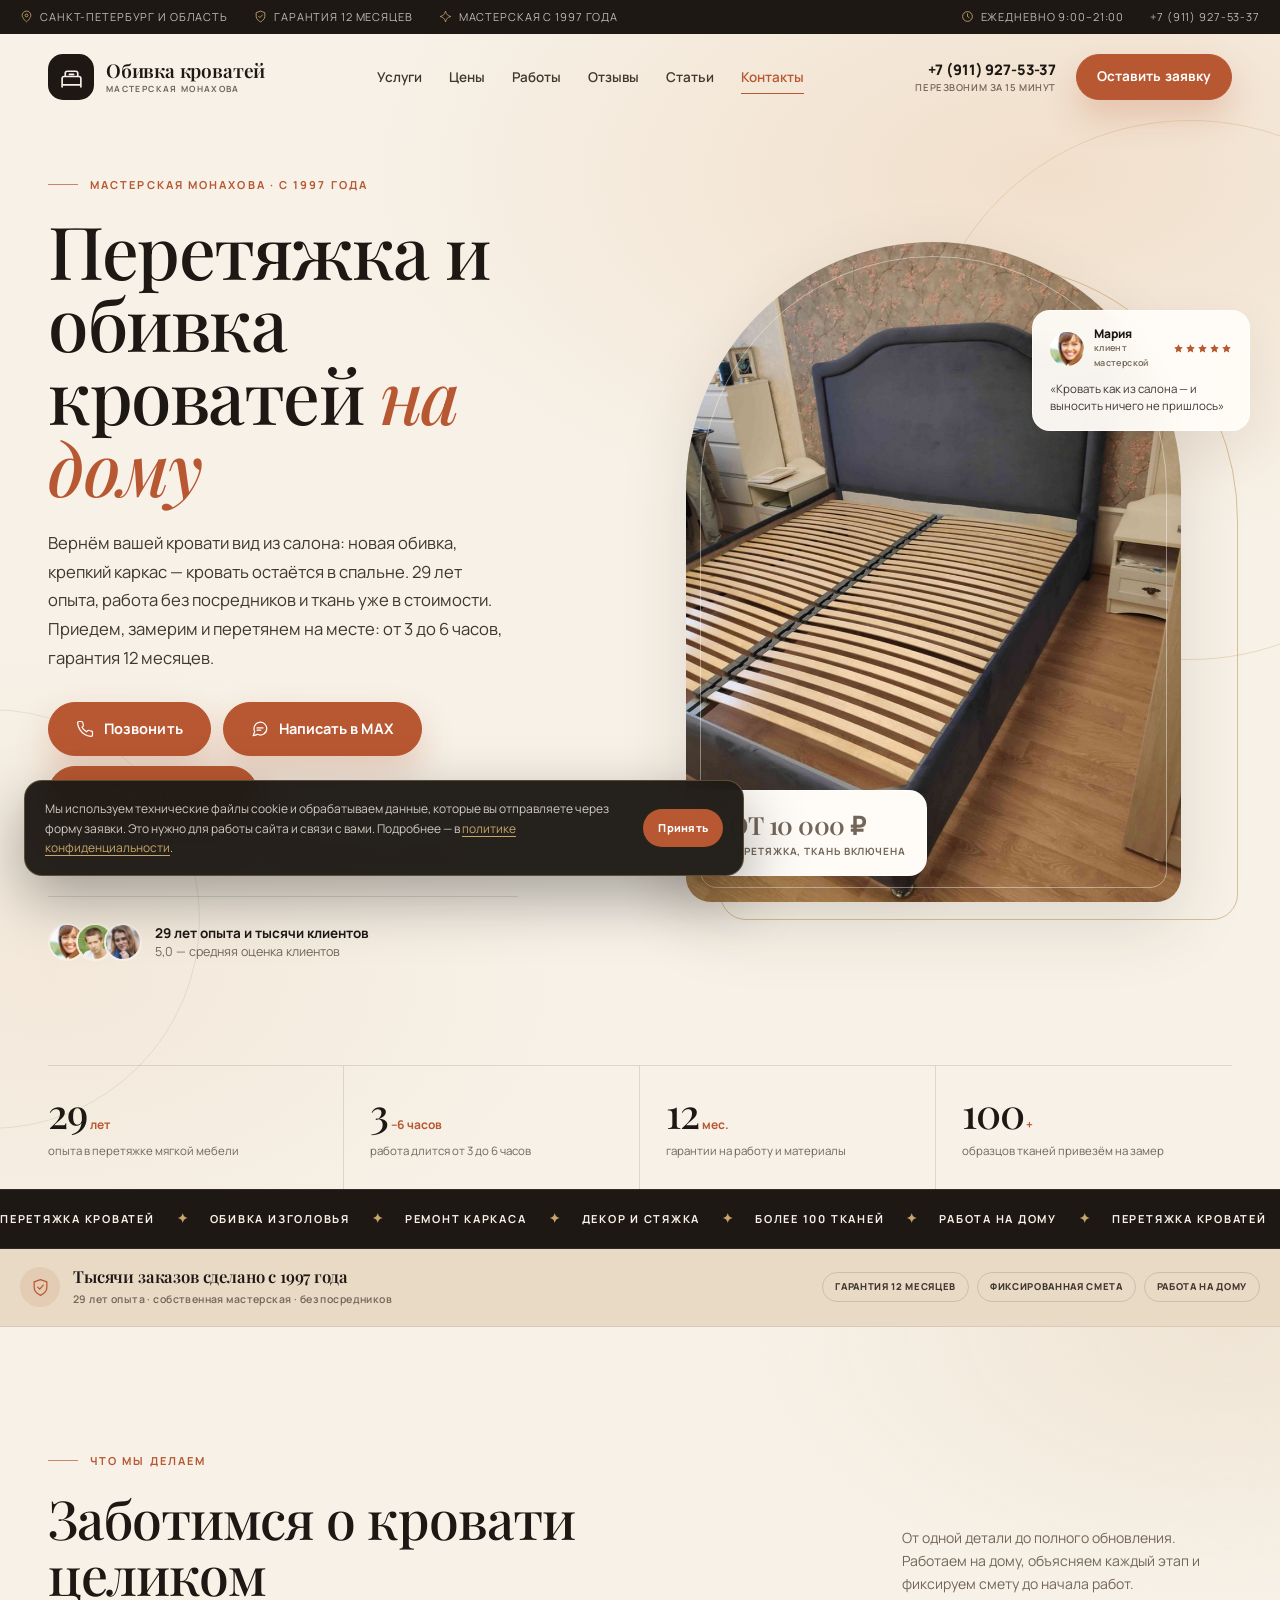
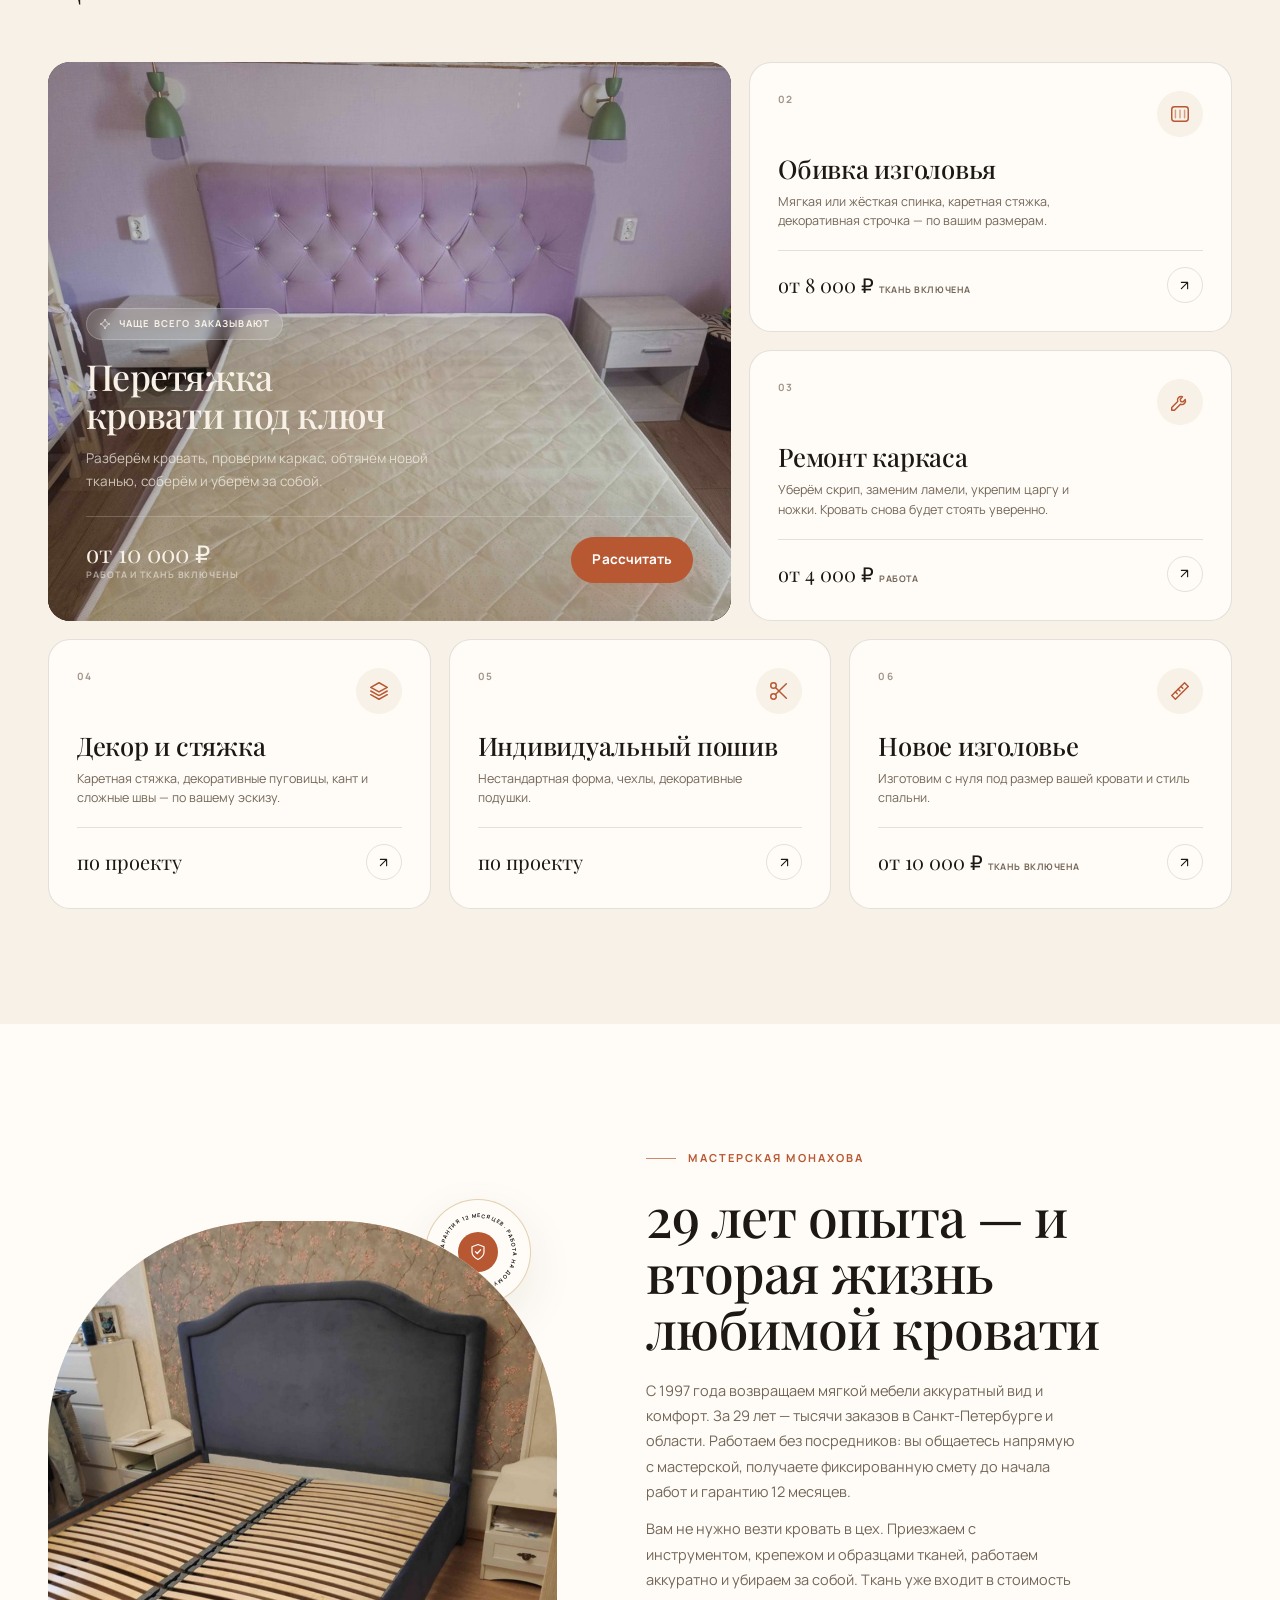
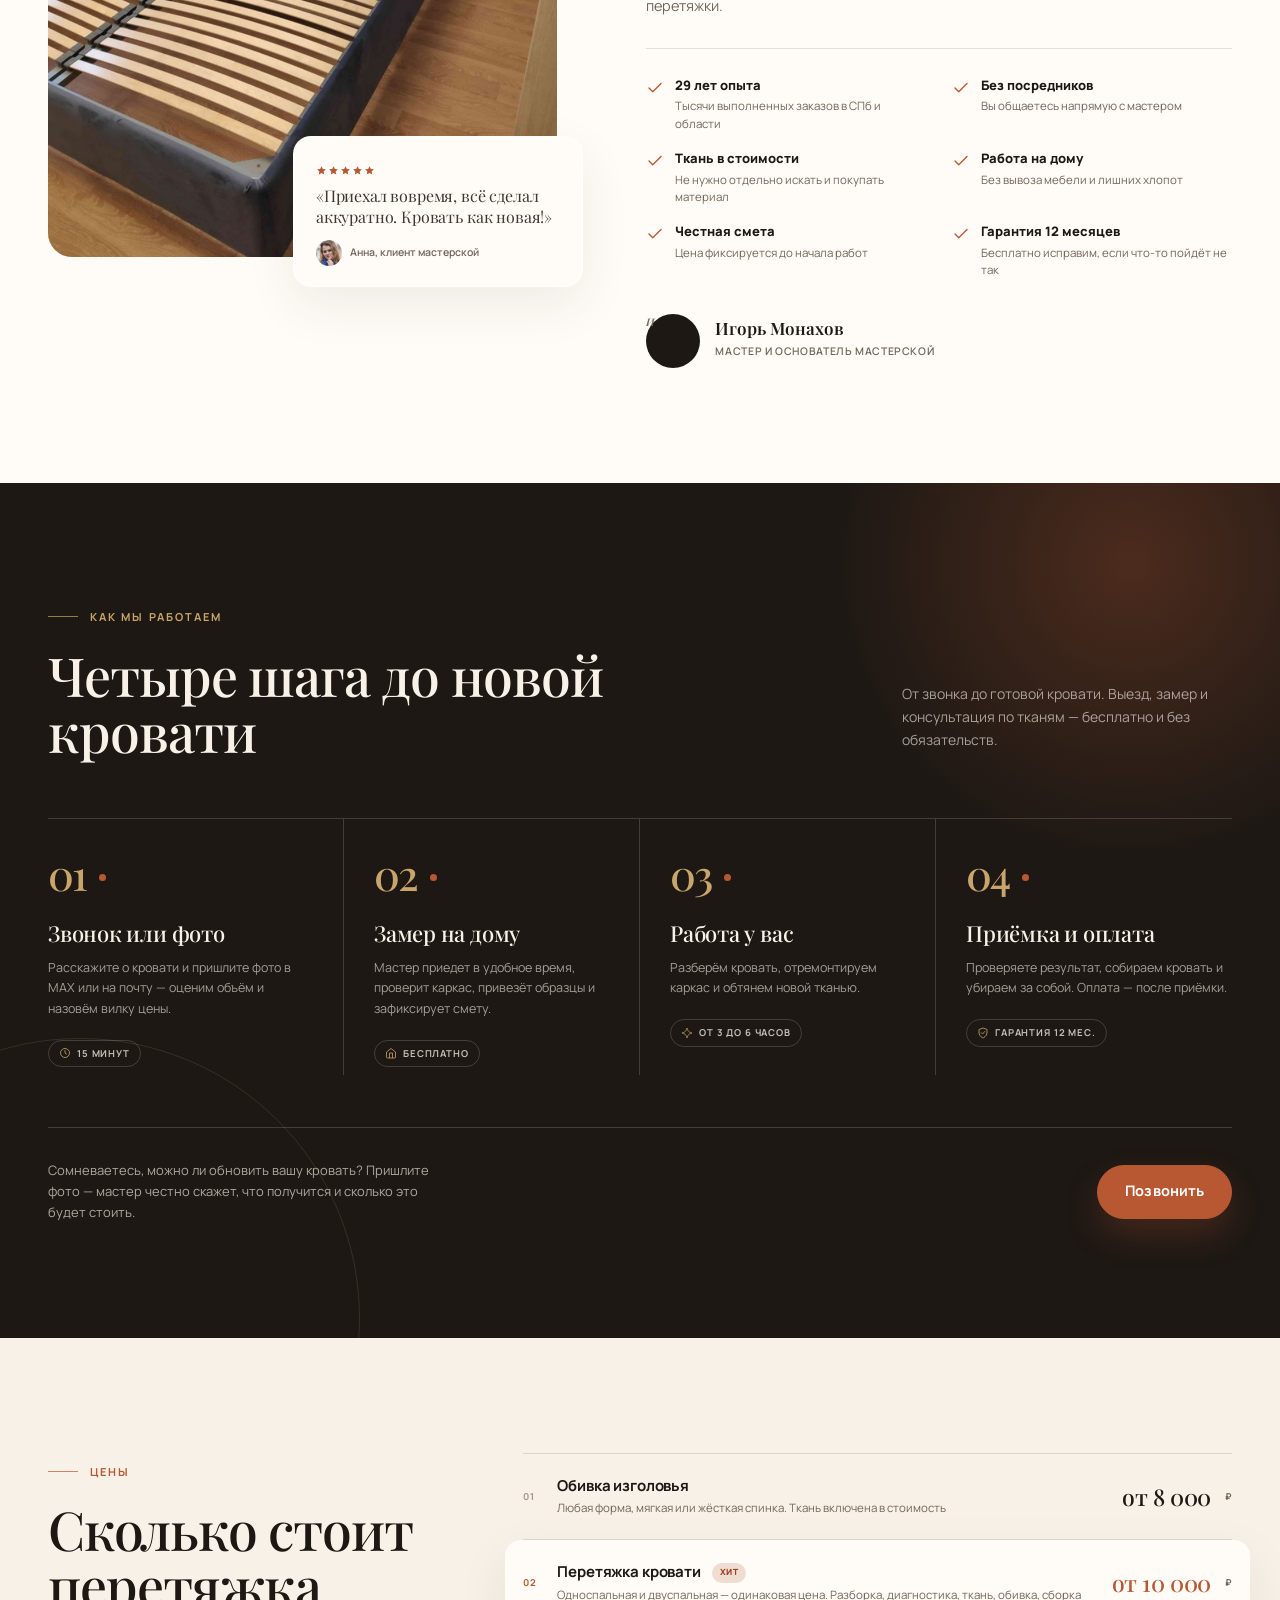
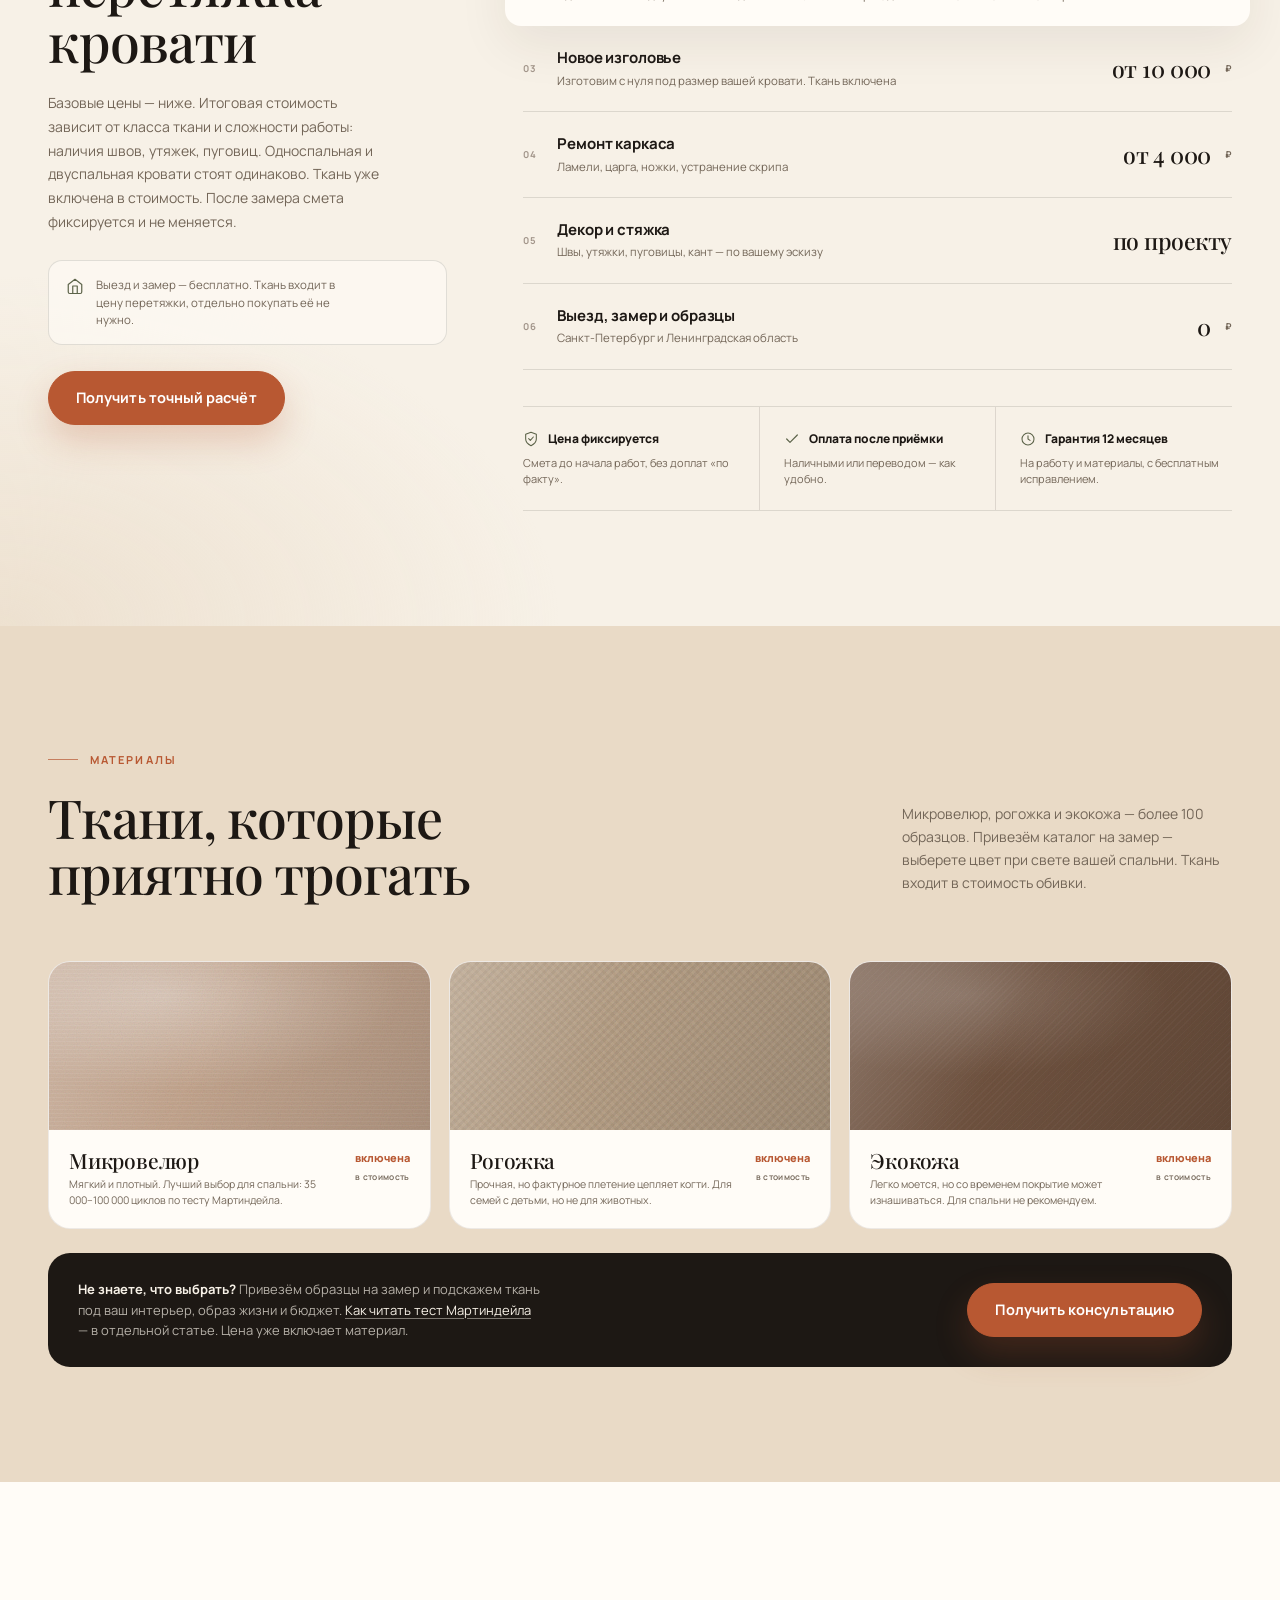
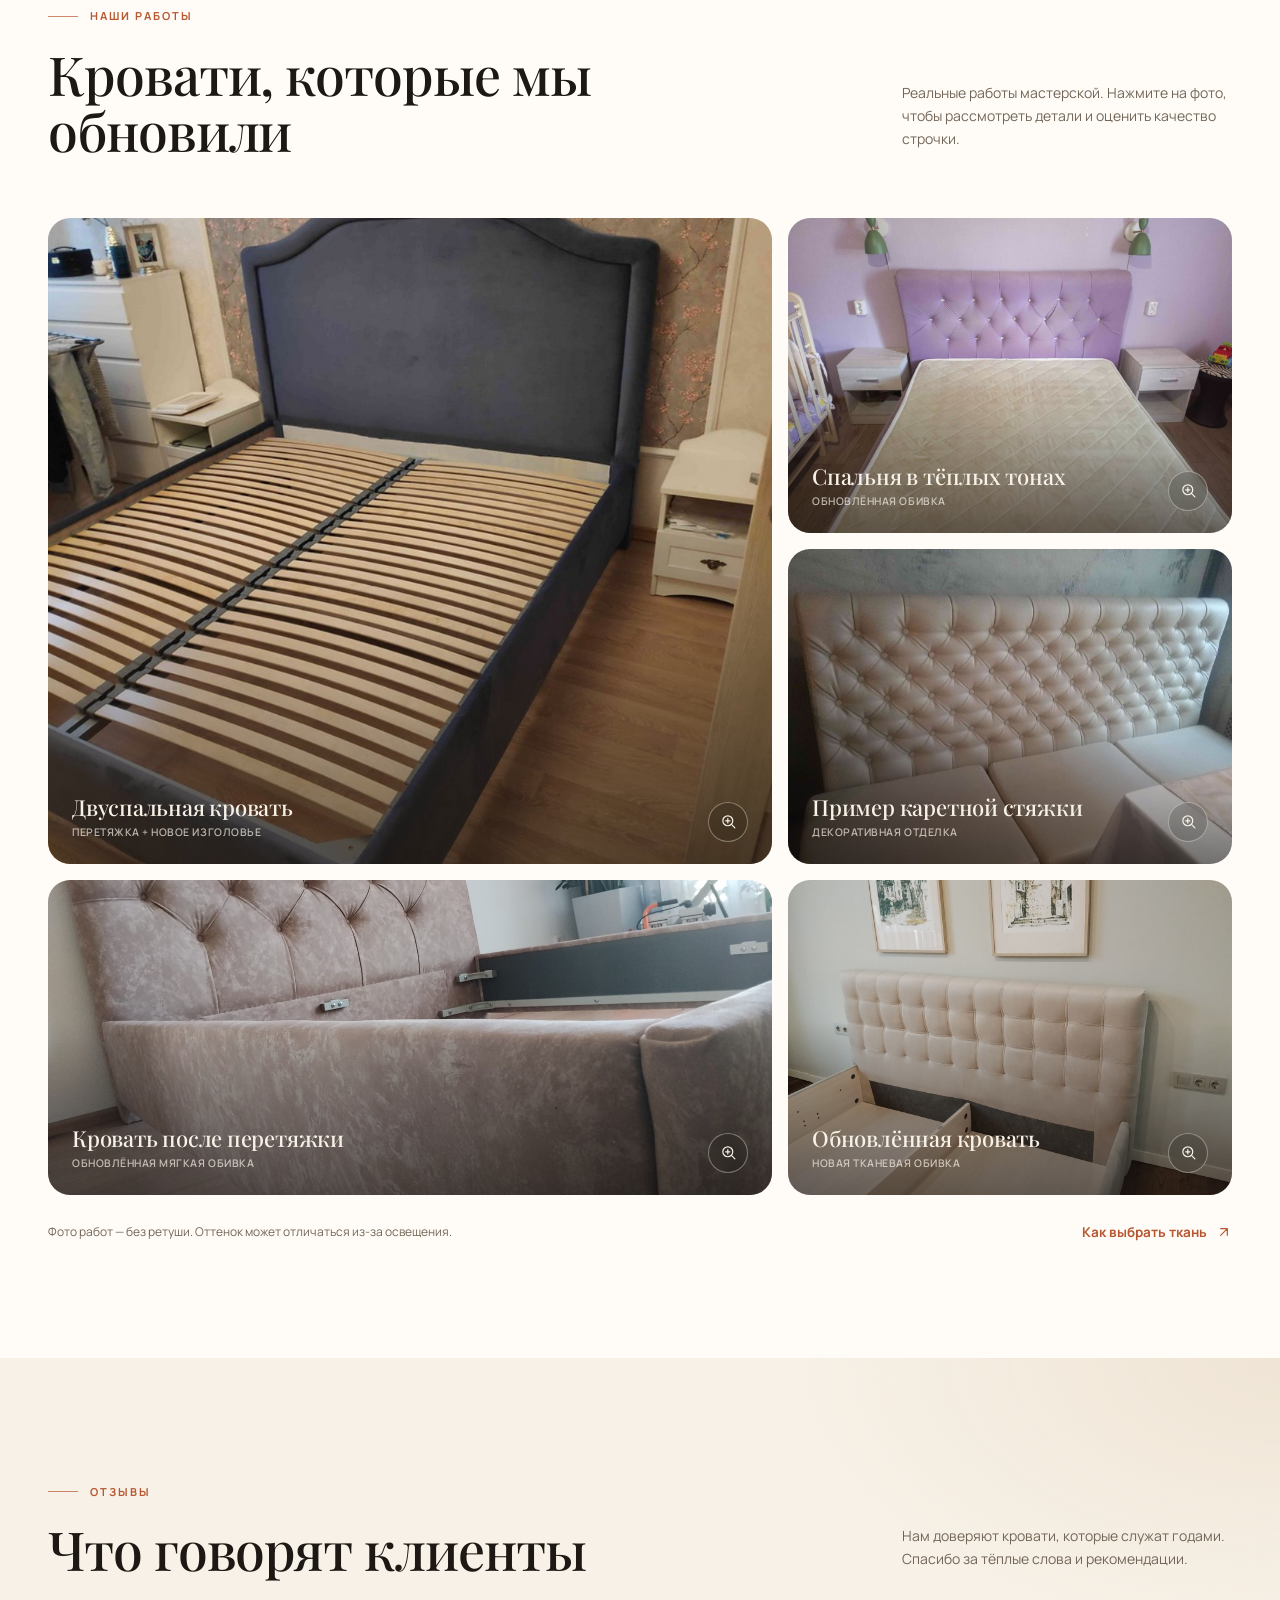
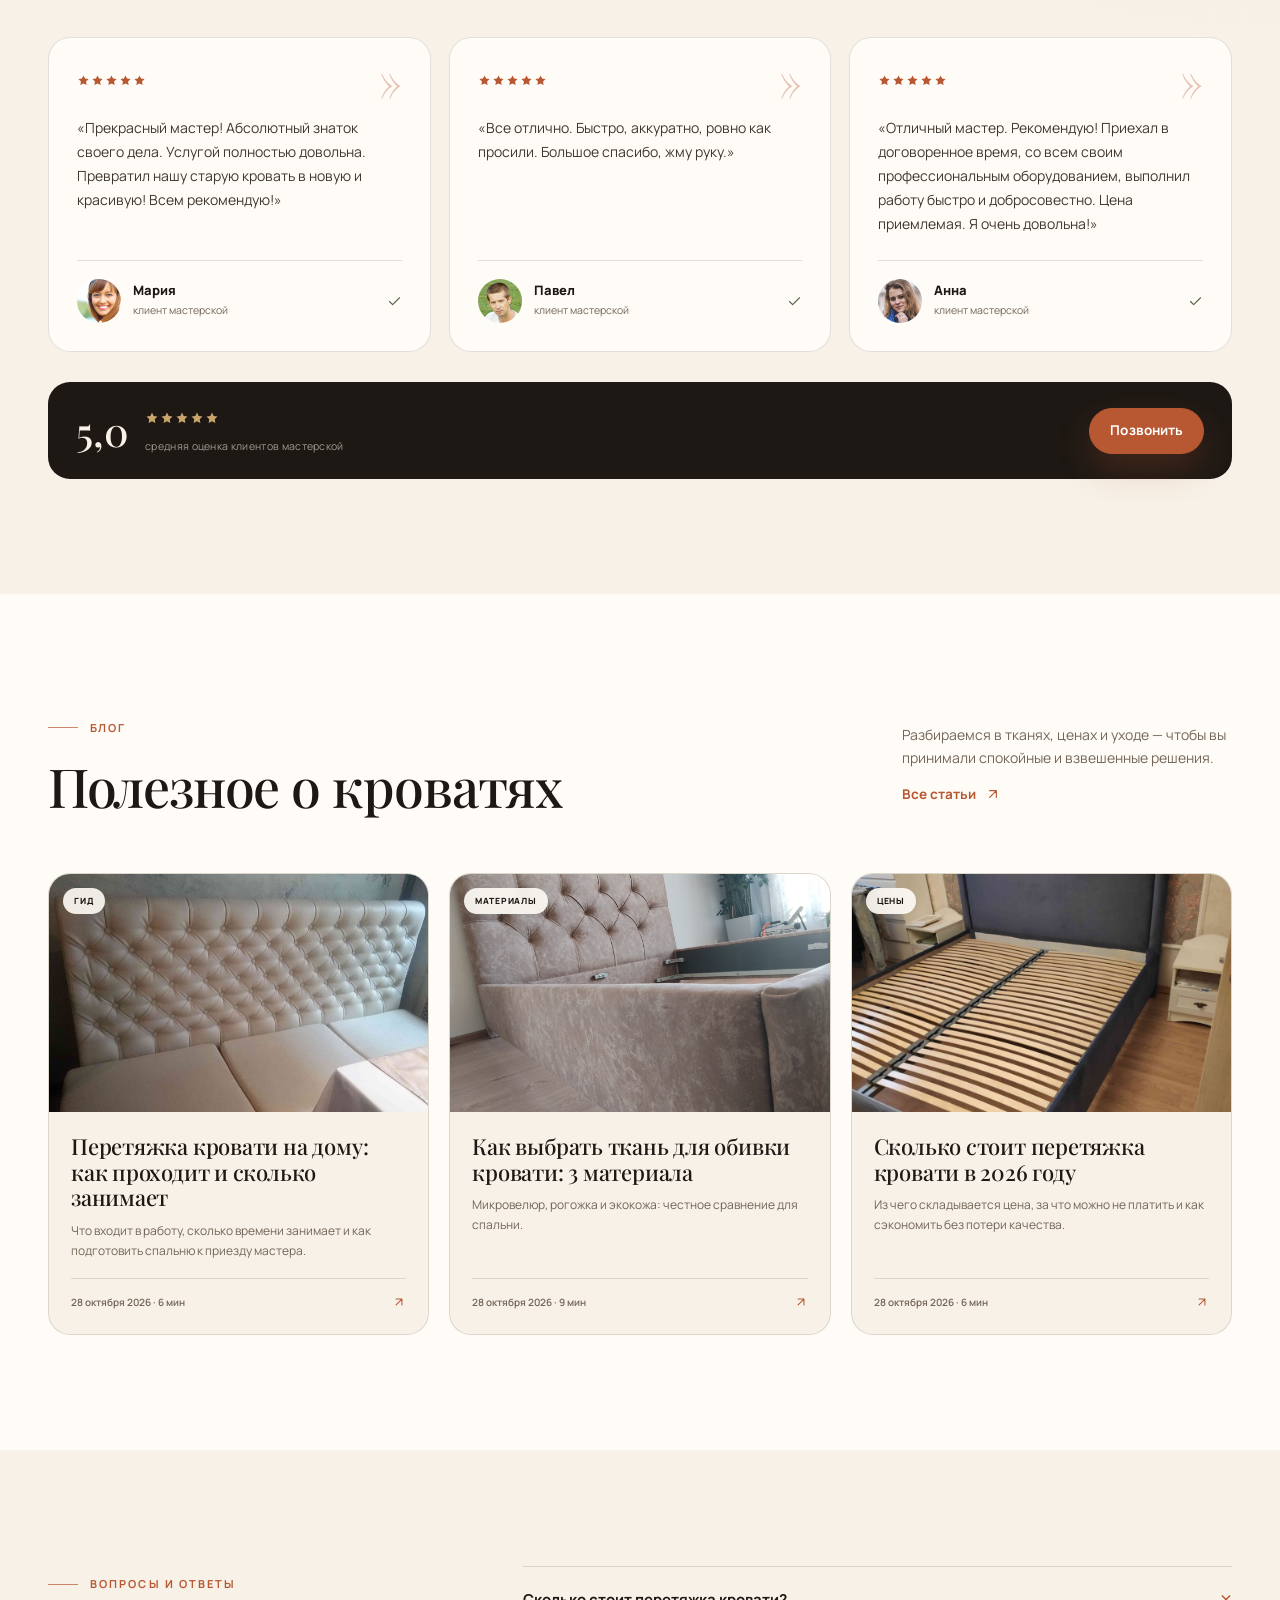
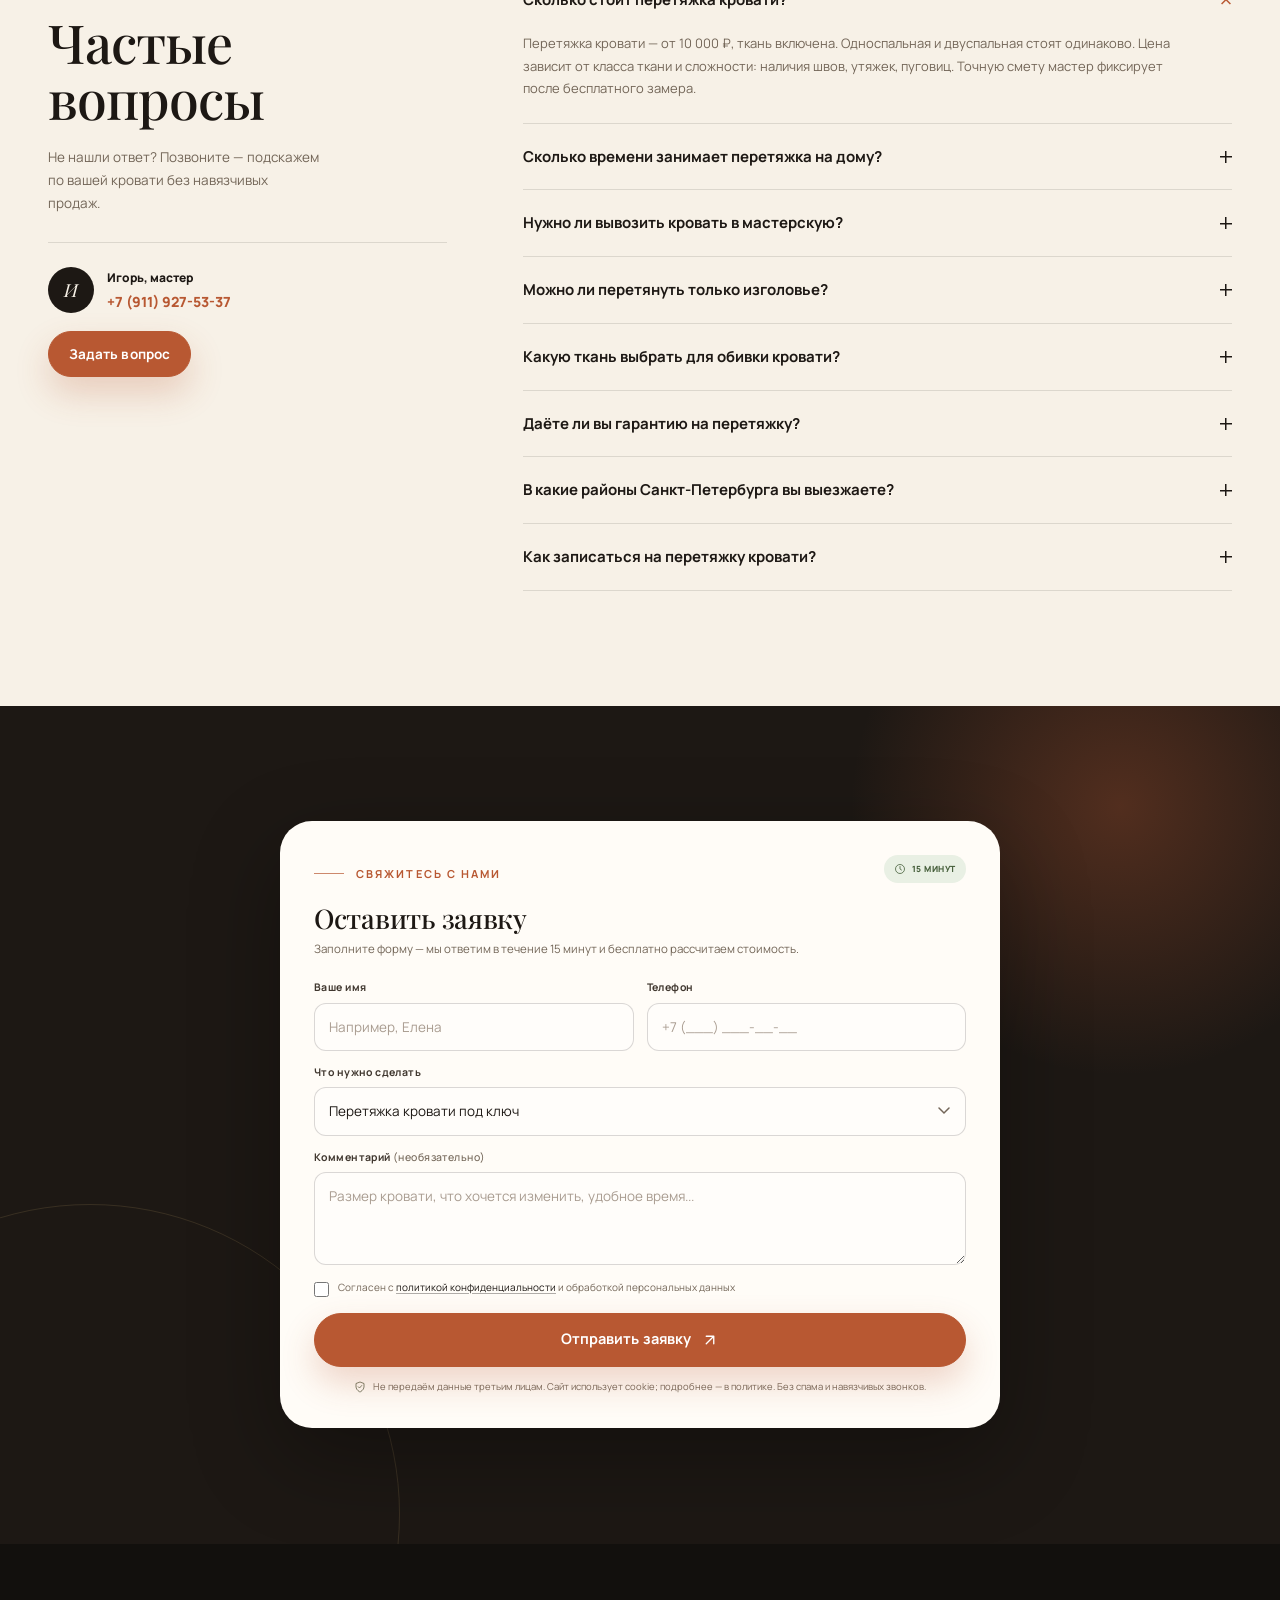
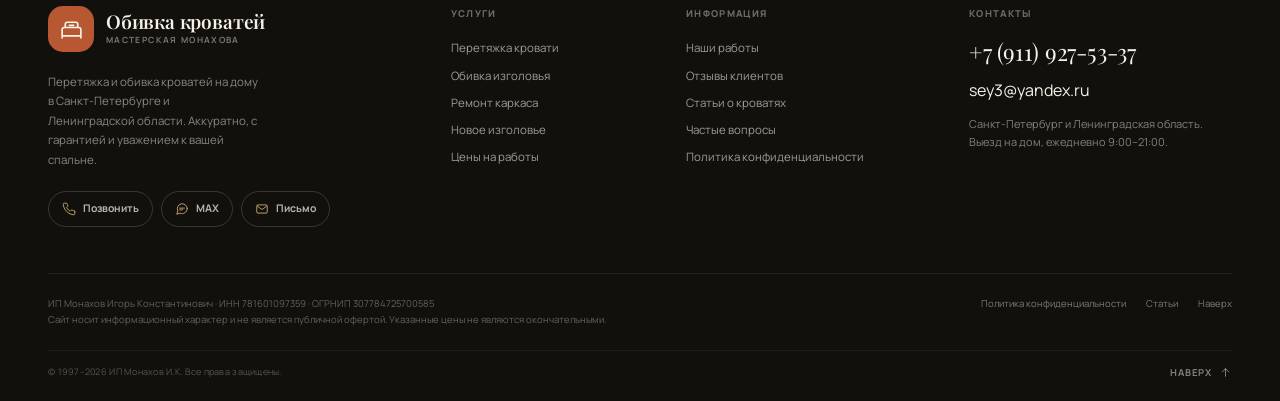
==== commit 7f3accfd: "Remove works promo block and photo" ====
--- a/index.html
+++ b/index.html
@@ -799,16 +799,6 @@
         </a>
       </div>
 
-      <div class="works__wide" data-reveal>
-        <div class="works__wide-media">
-          <img src="assets/img/work-detail.jpg" width="900" height="1200" alt="Крупный план мягкого изголовья кровати после перетяжки" loading="lazy">
-        </div>
-        <div class="works__wide-copy">
-          <h3>Хотите такую же кровать?</h3>
-          <p>Подберём ткань, форму и отделку под вашу кровать. Замер и консультация — бесплатно.</p>
-        </div>
-      </div>
-
       <div class="works__foot">
         <p>Фото работ — без ретуши. Оттенок может отличаться из-за освещения.</p>
         <a class="link-arrow" href="articles/kak-vybrat-tkan-dlya-obivki.html">Как выбрать ткань <svg class="icon" aria-hidden="true"><use href="#i-arrow-up-right"></use></svg></a>
